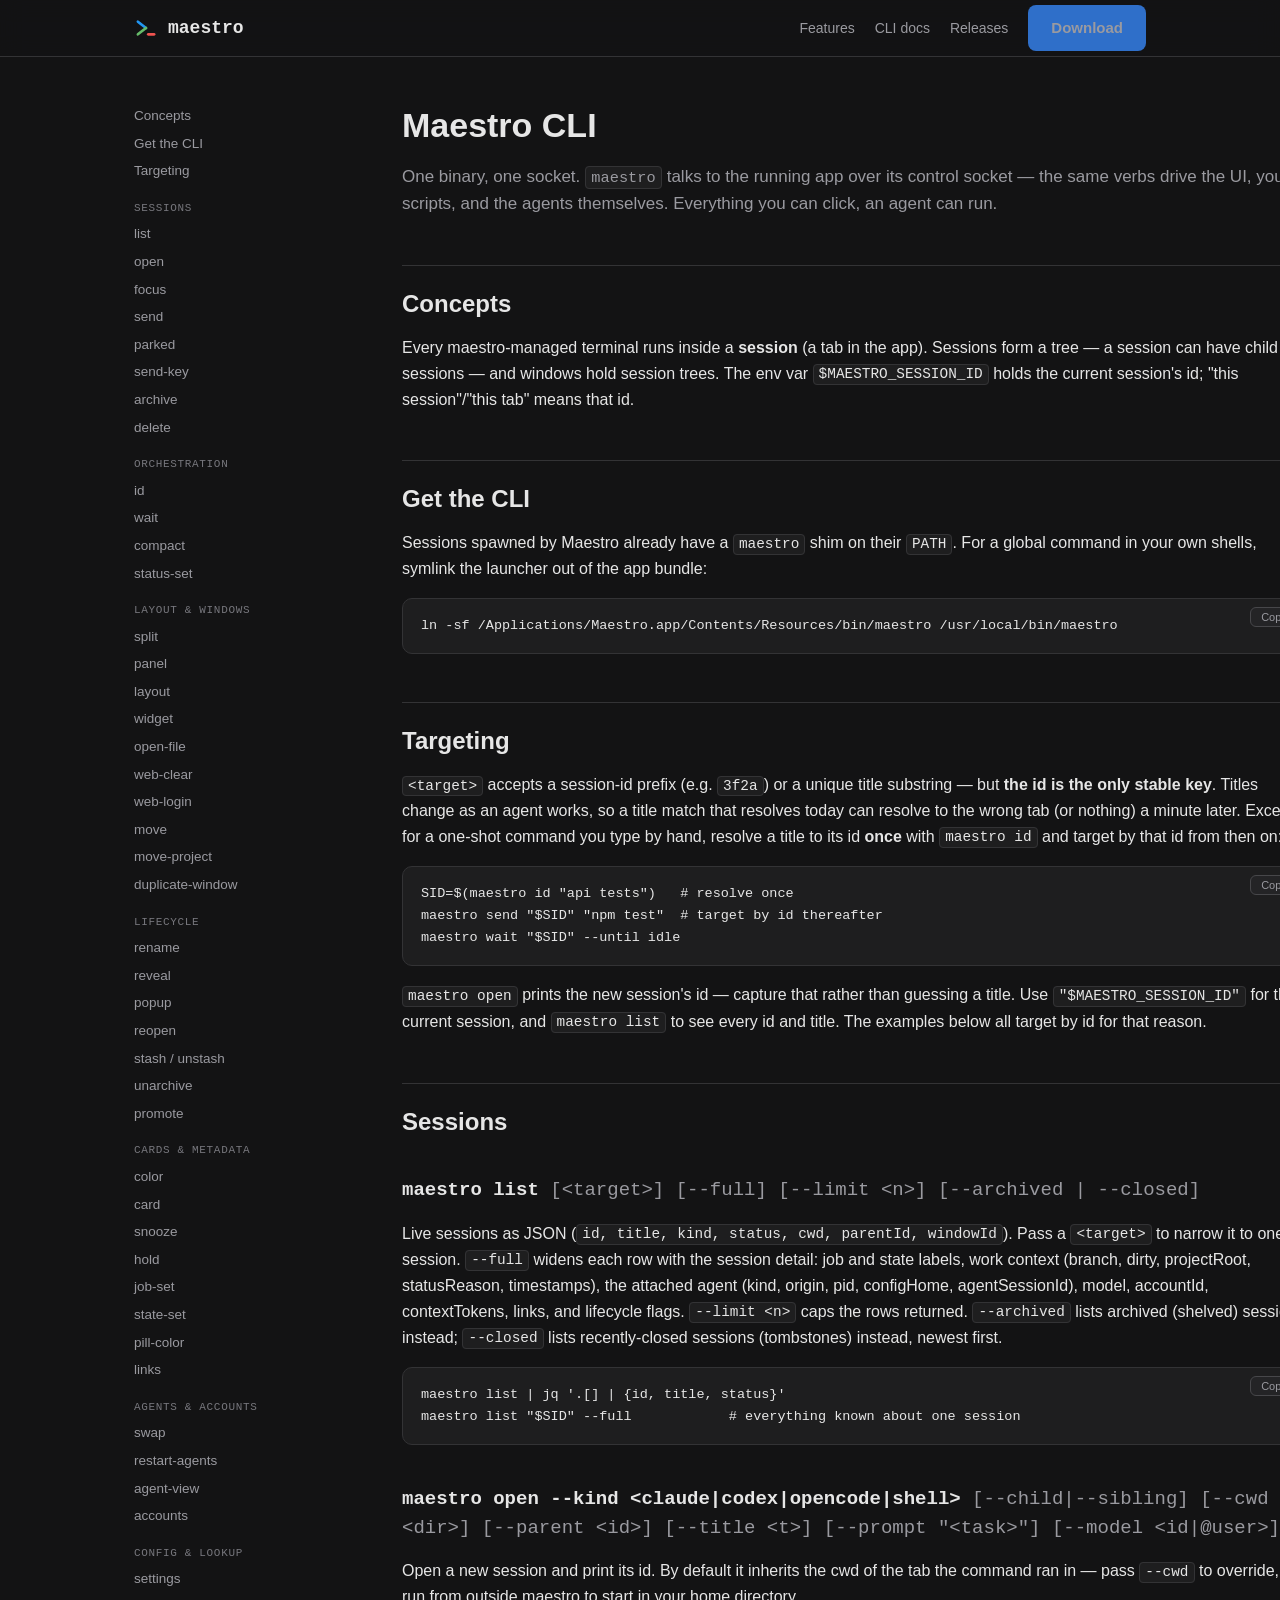
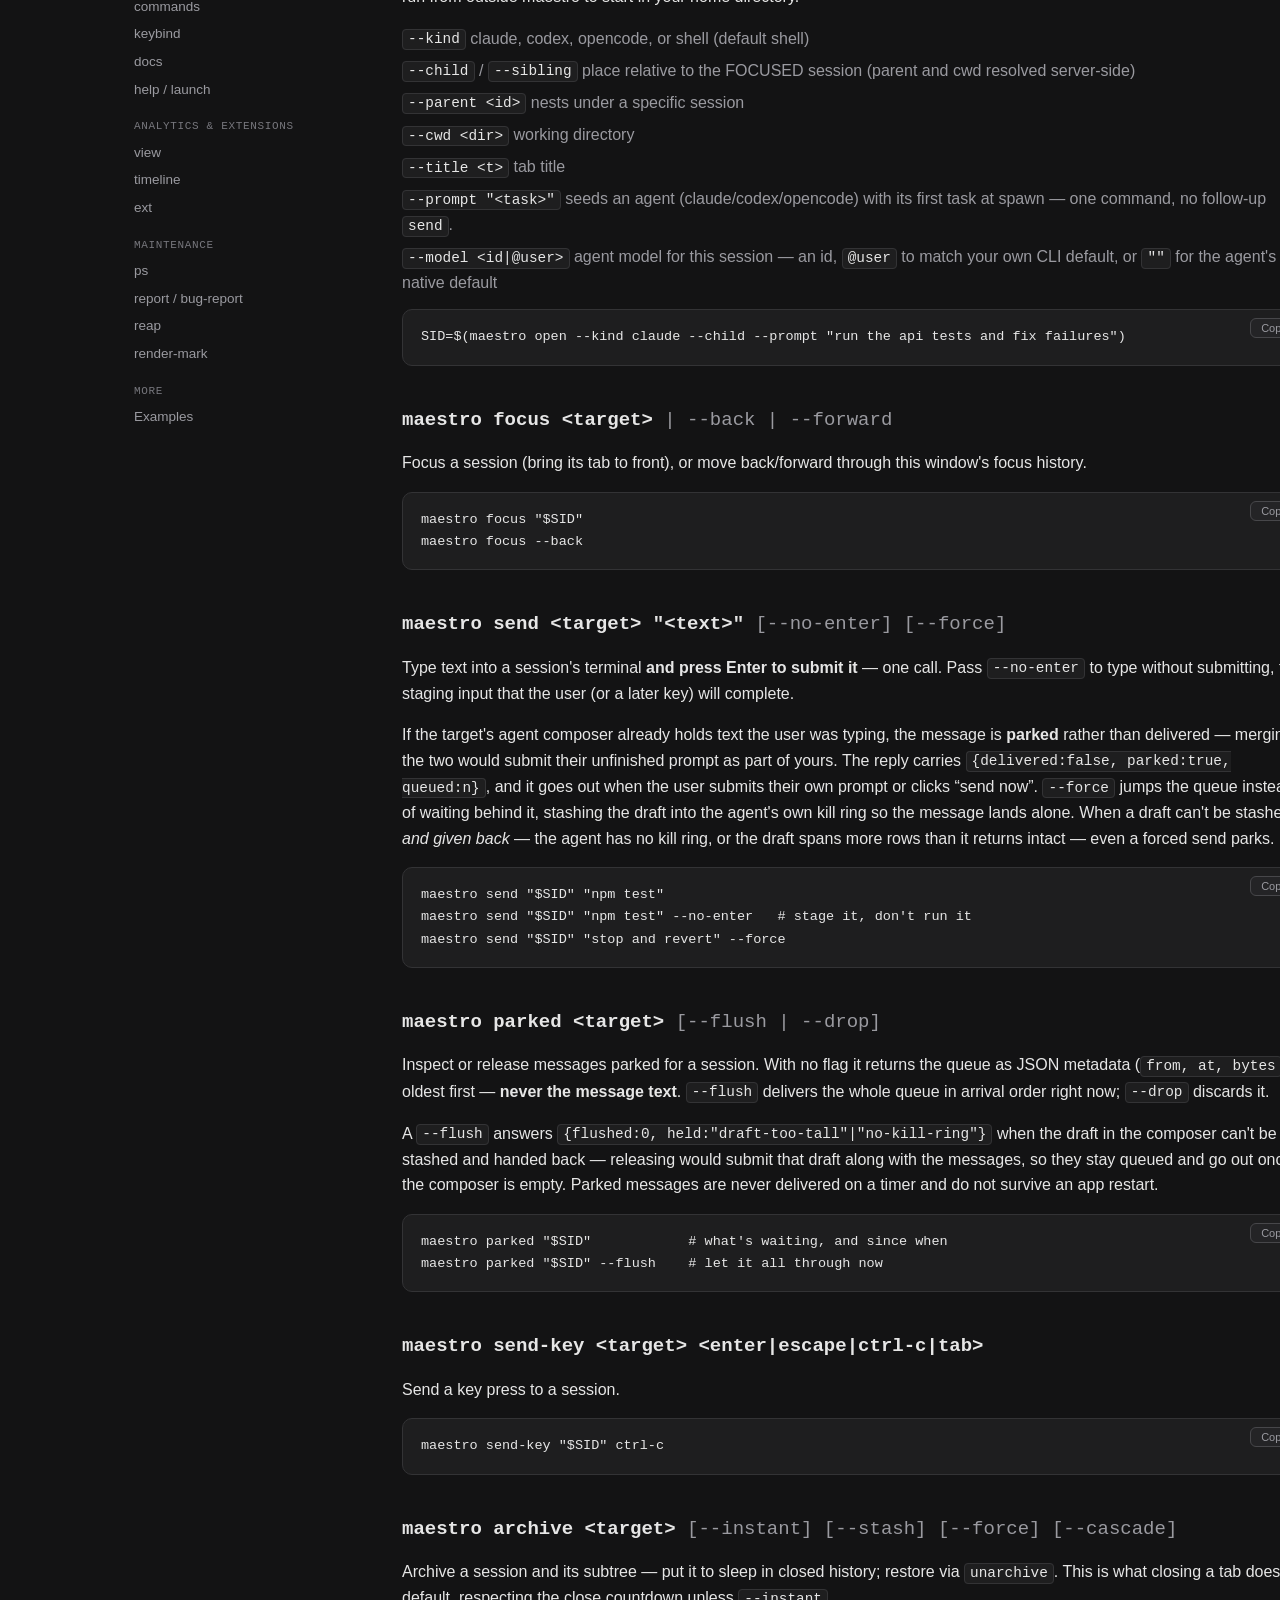
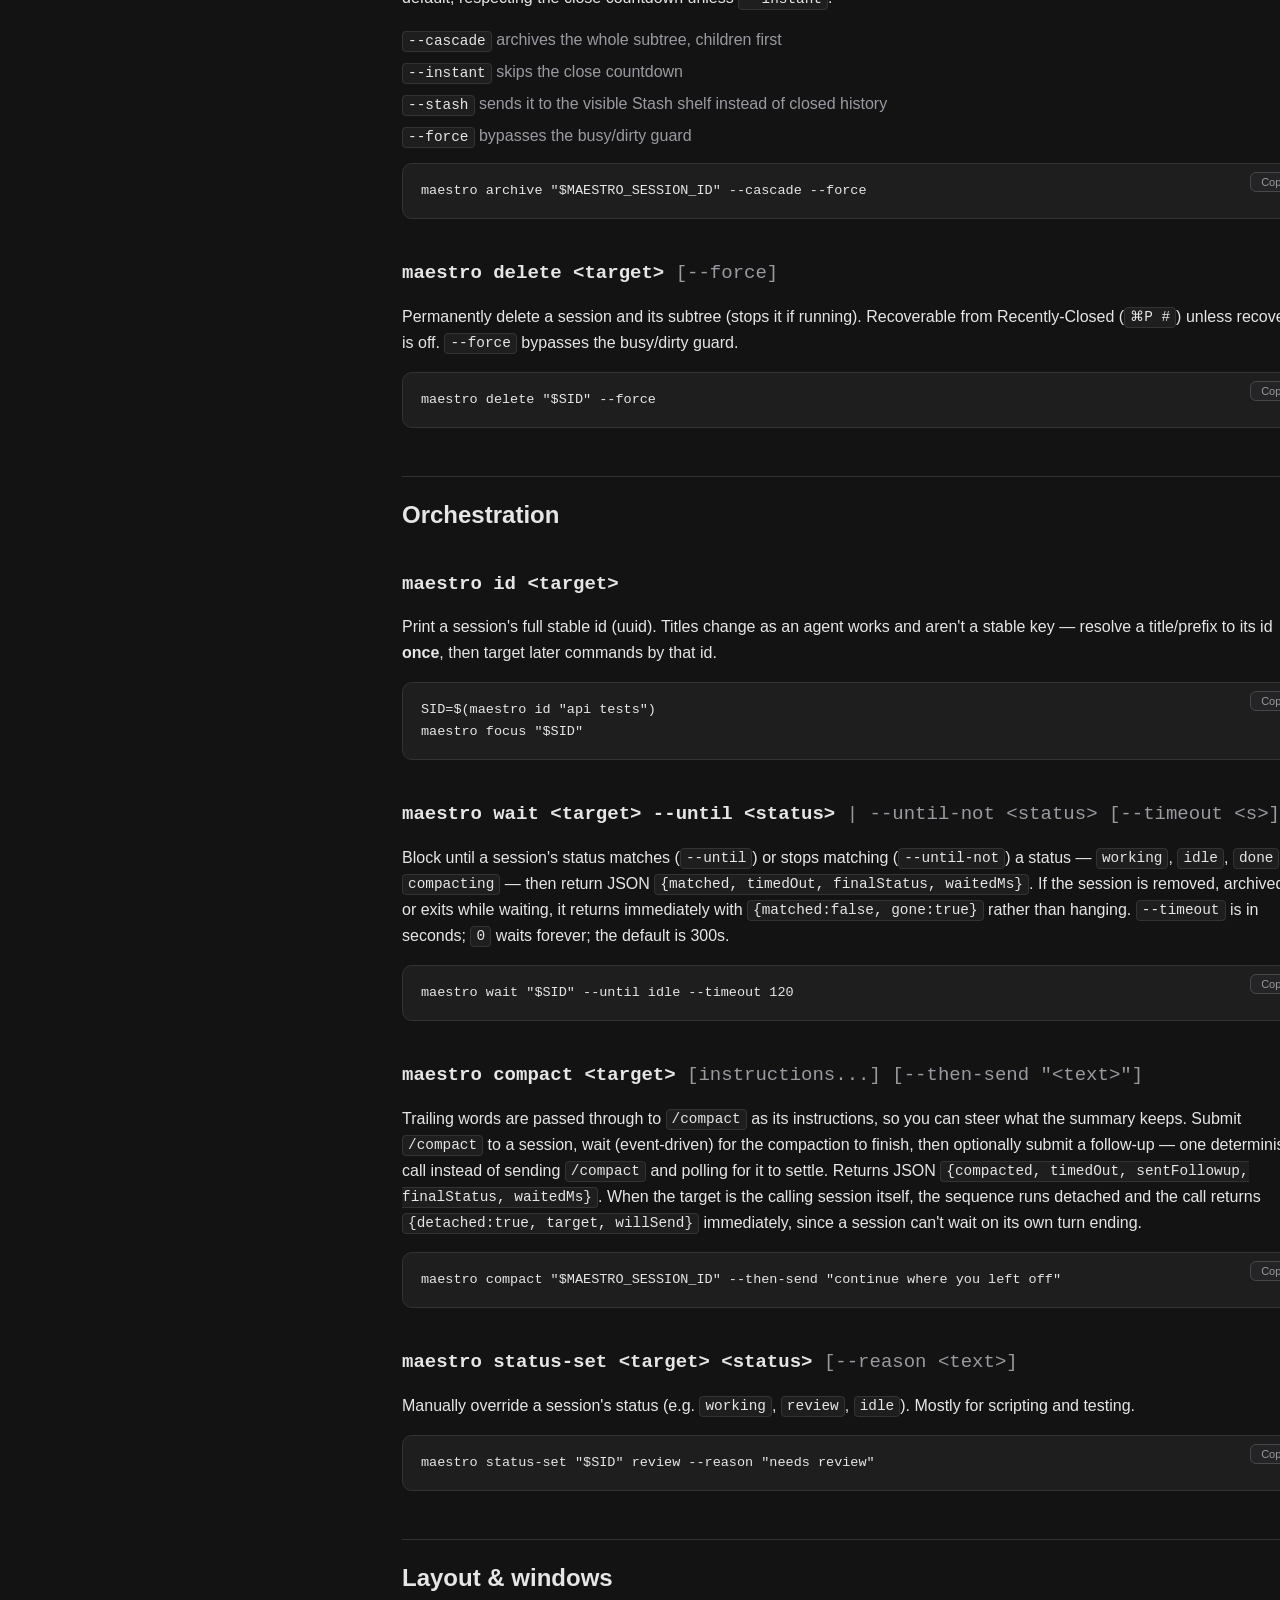
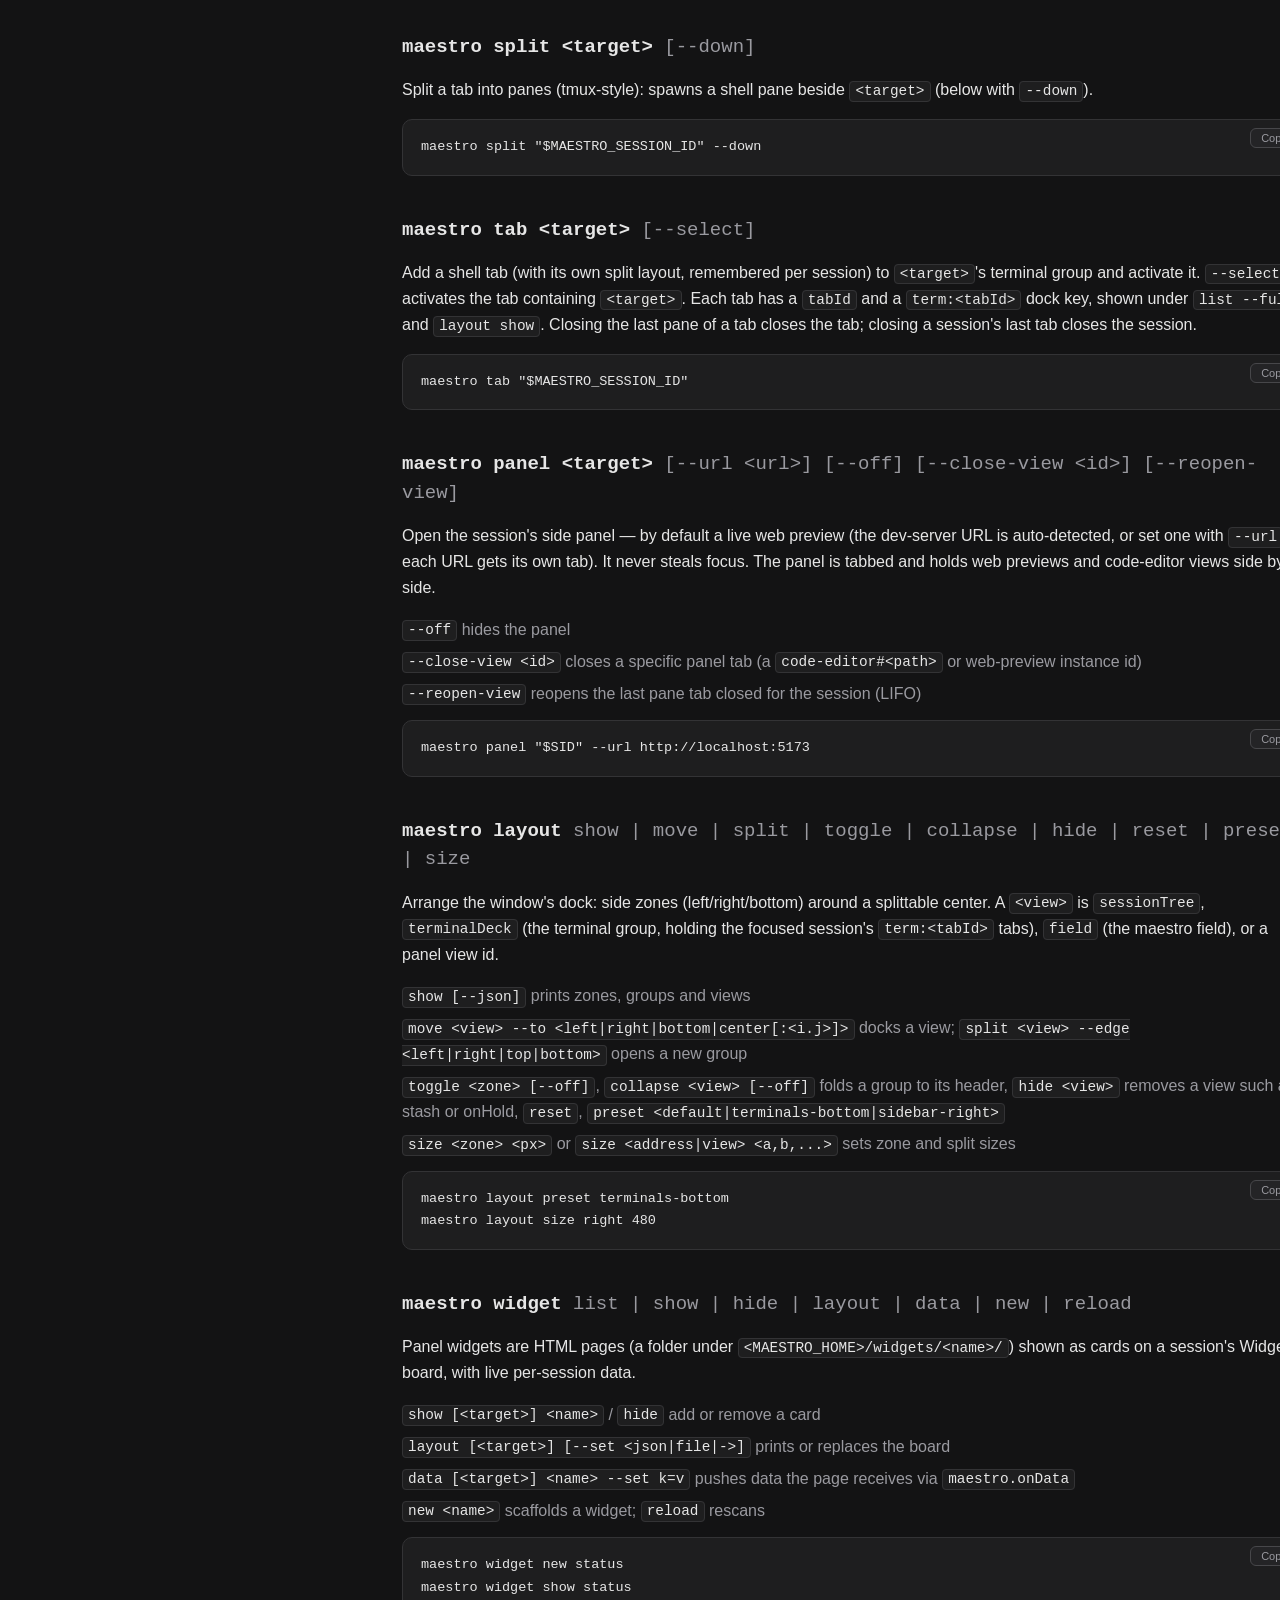
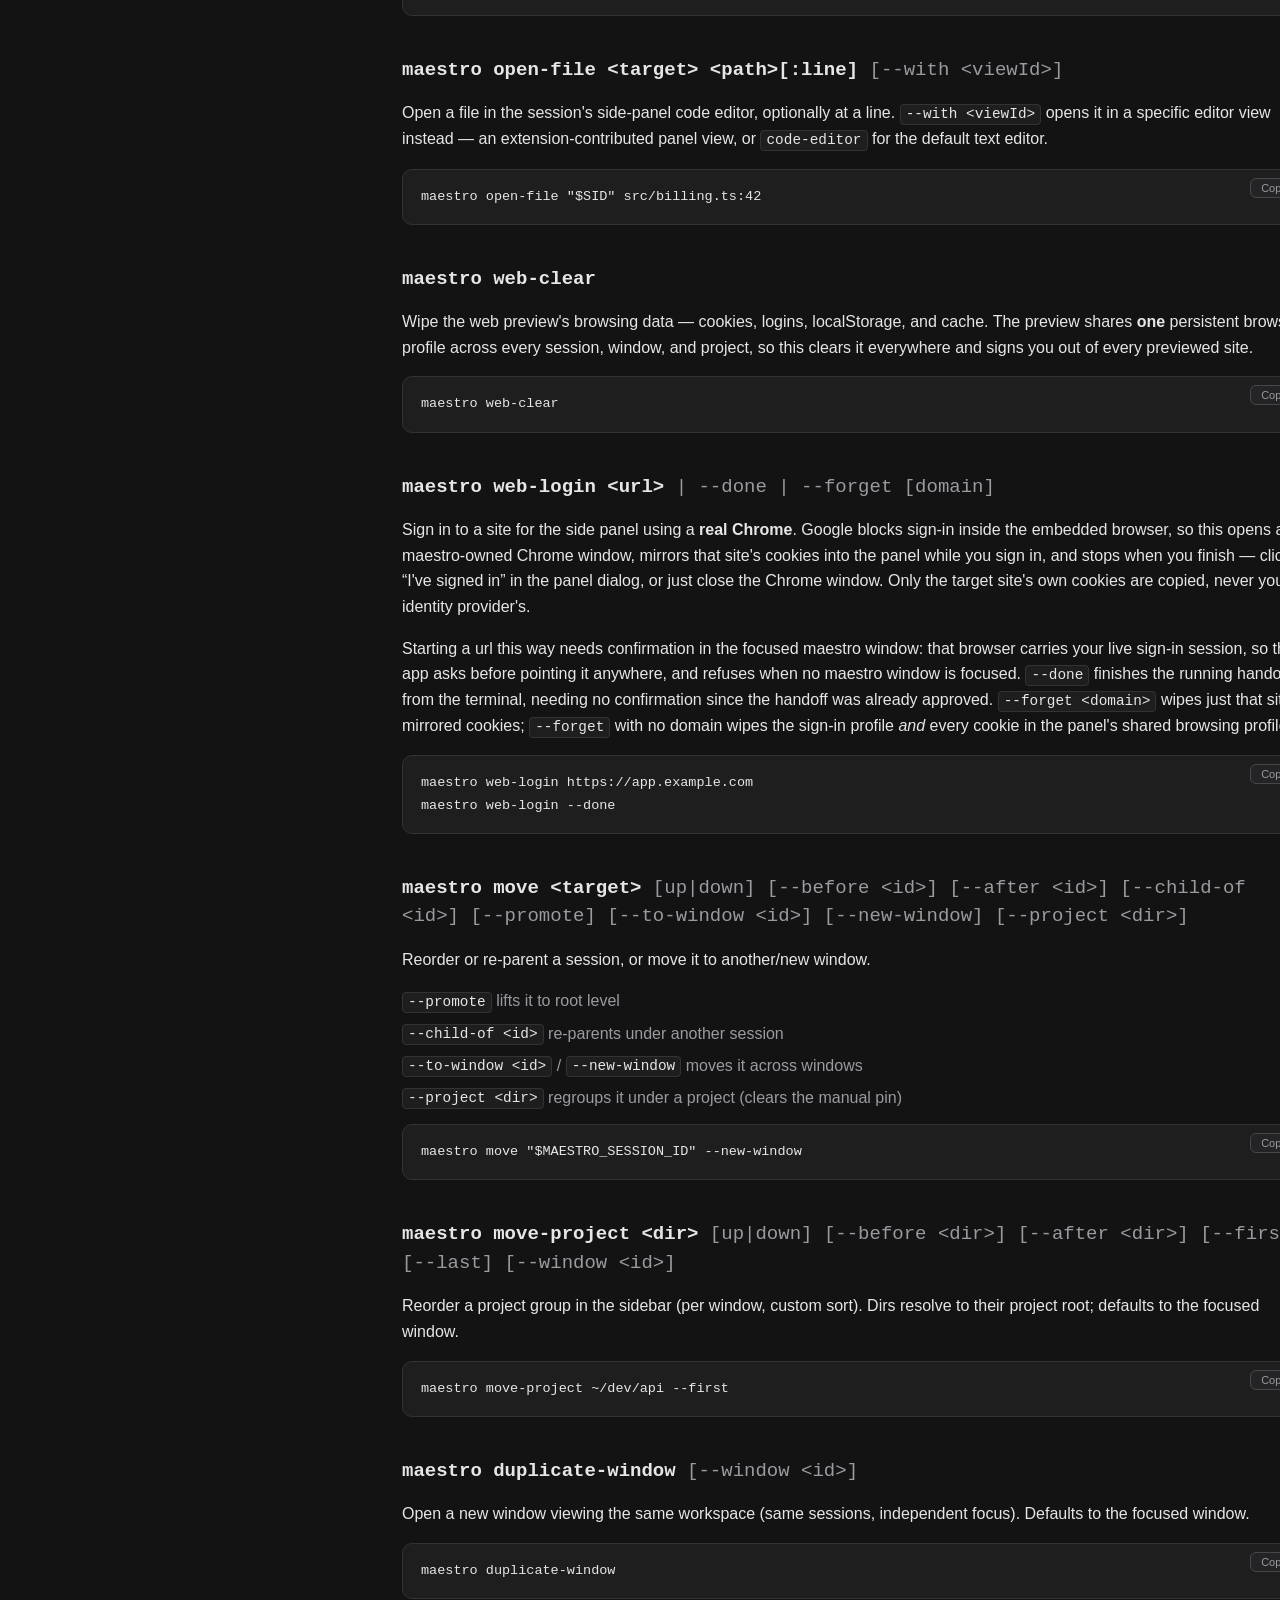
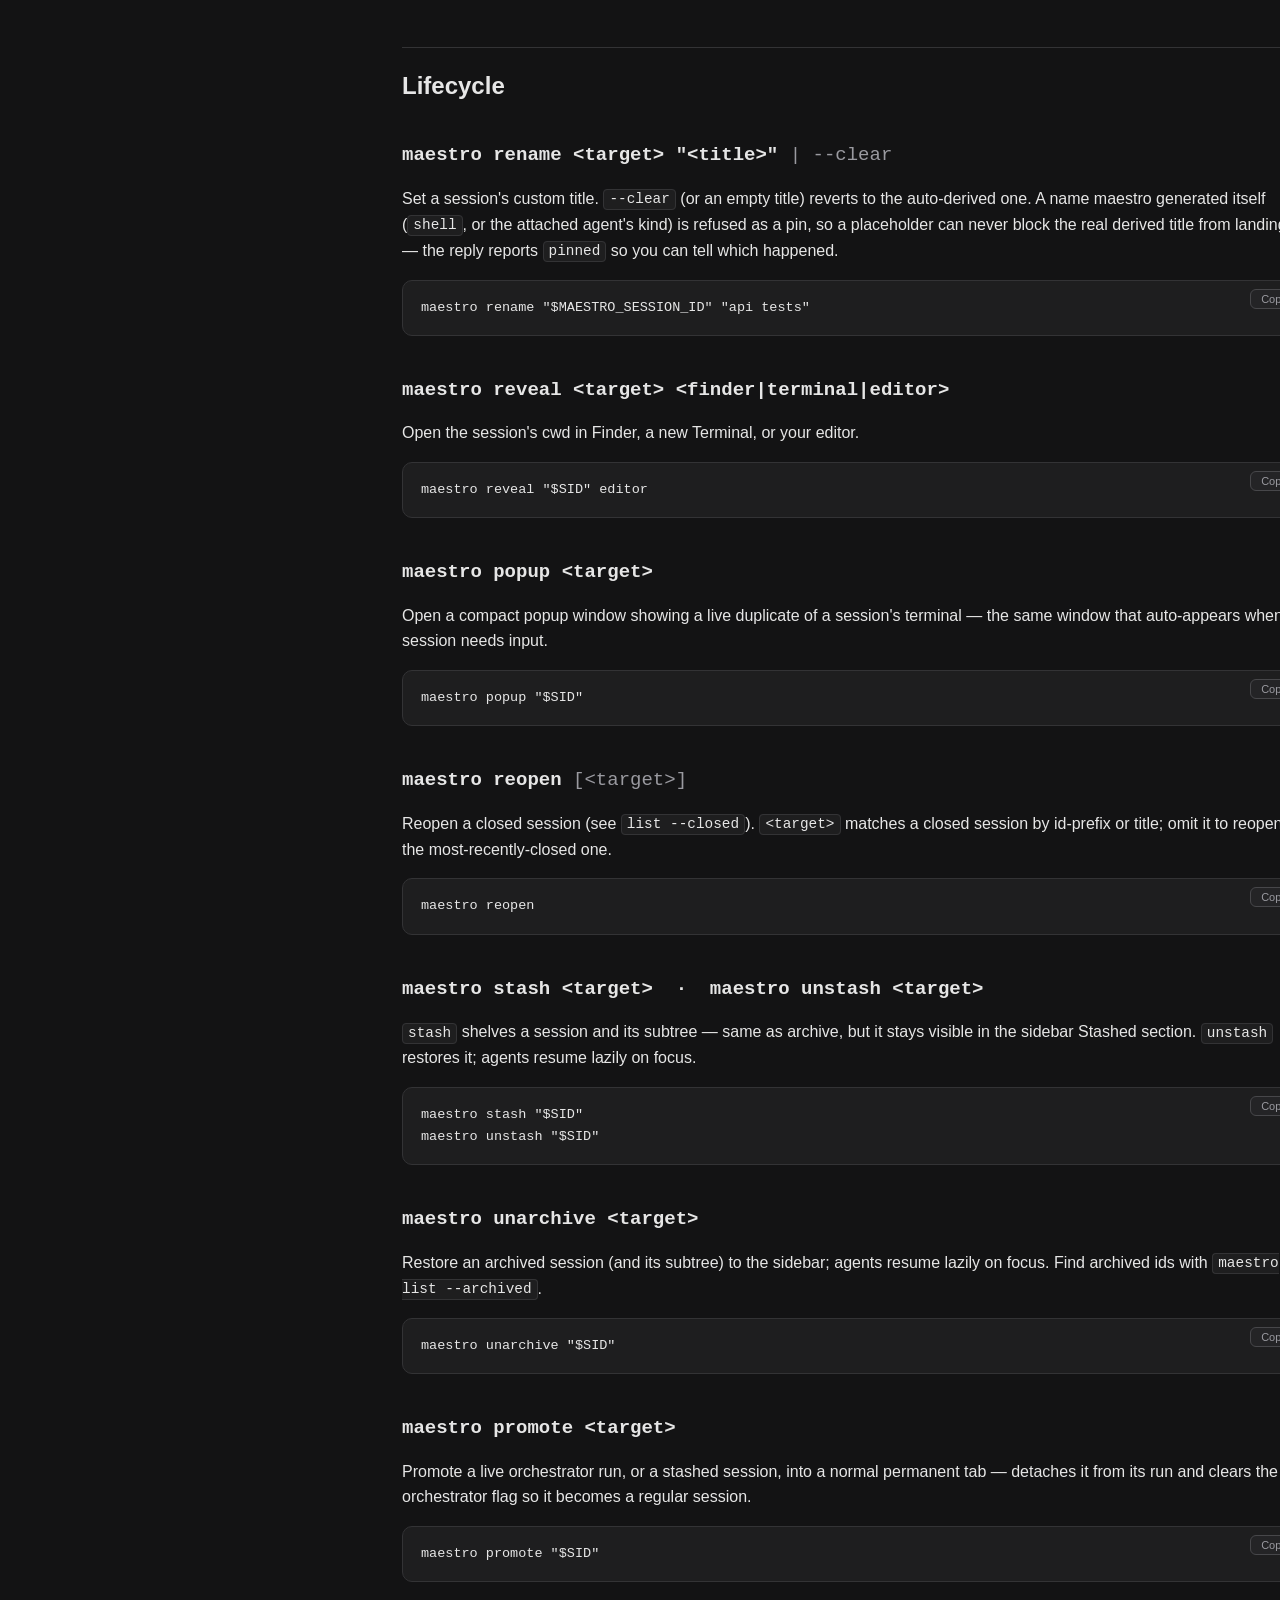
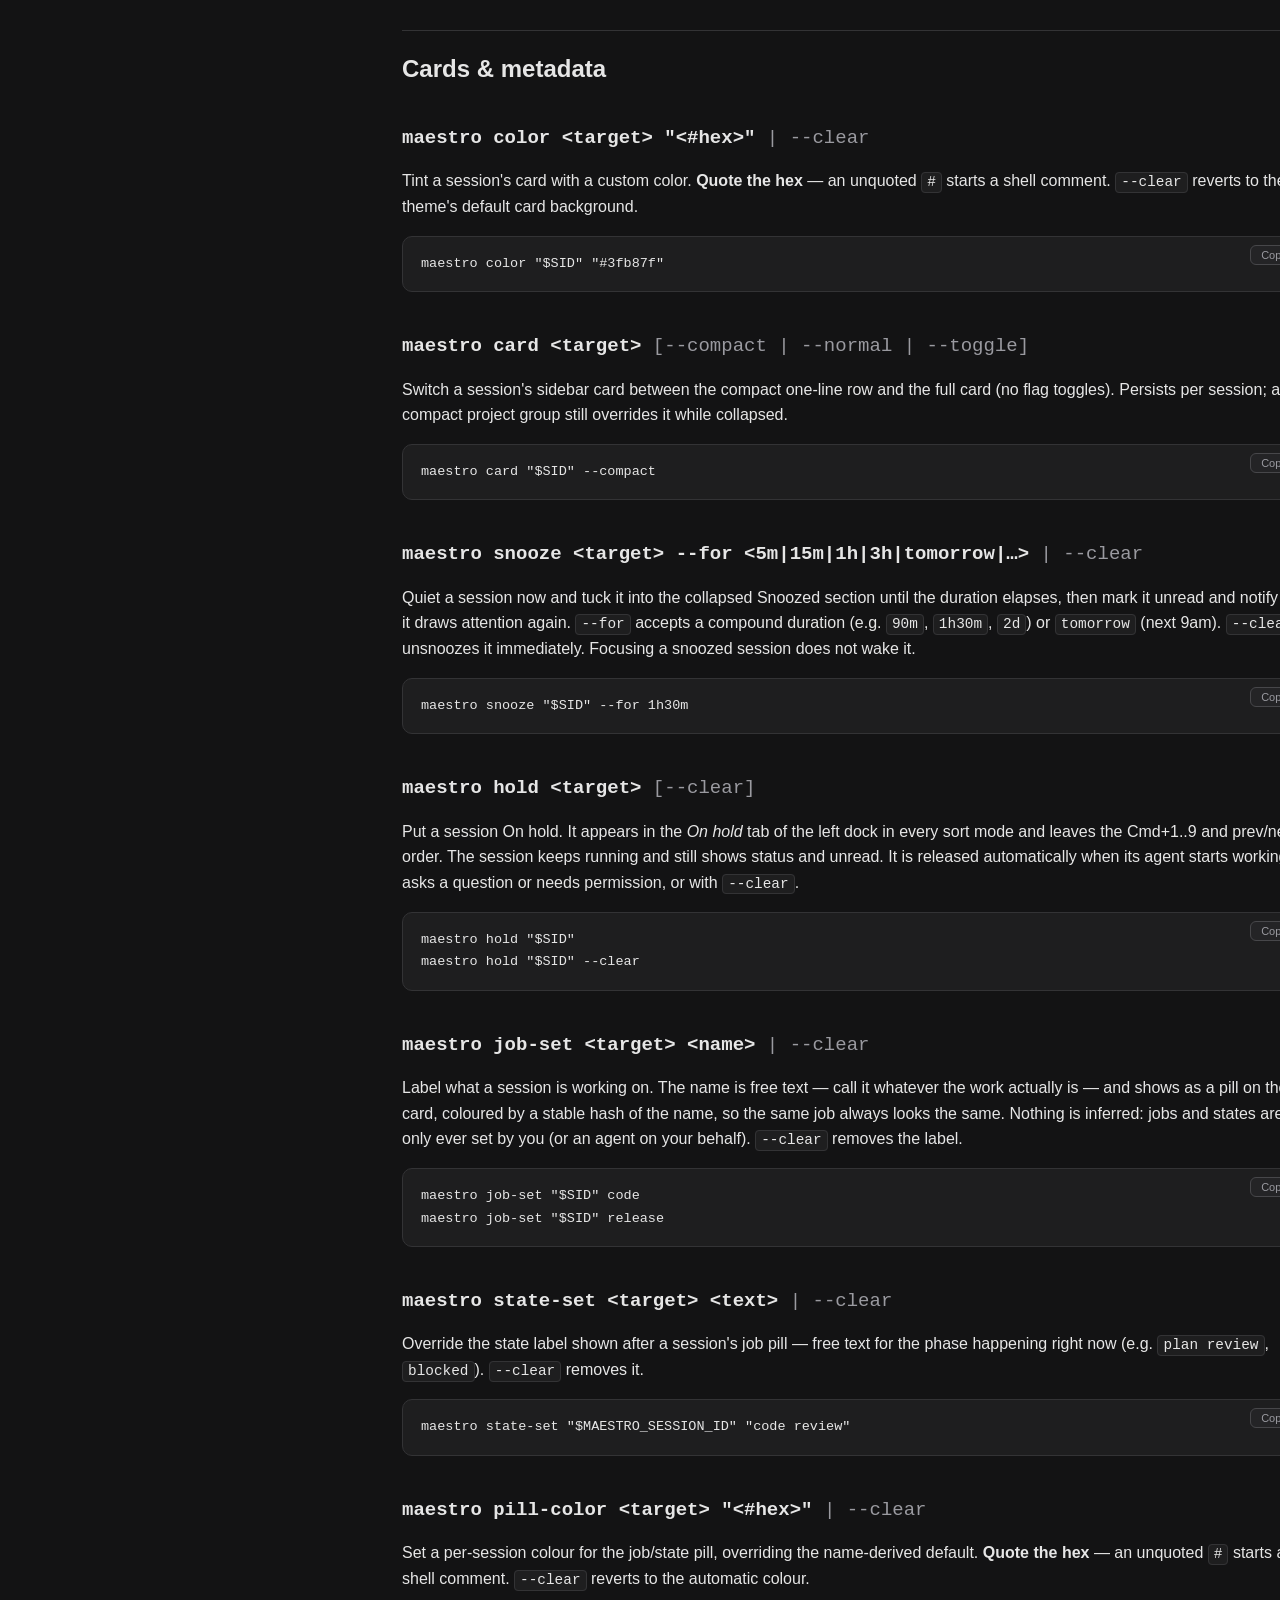
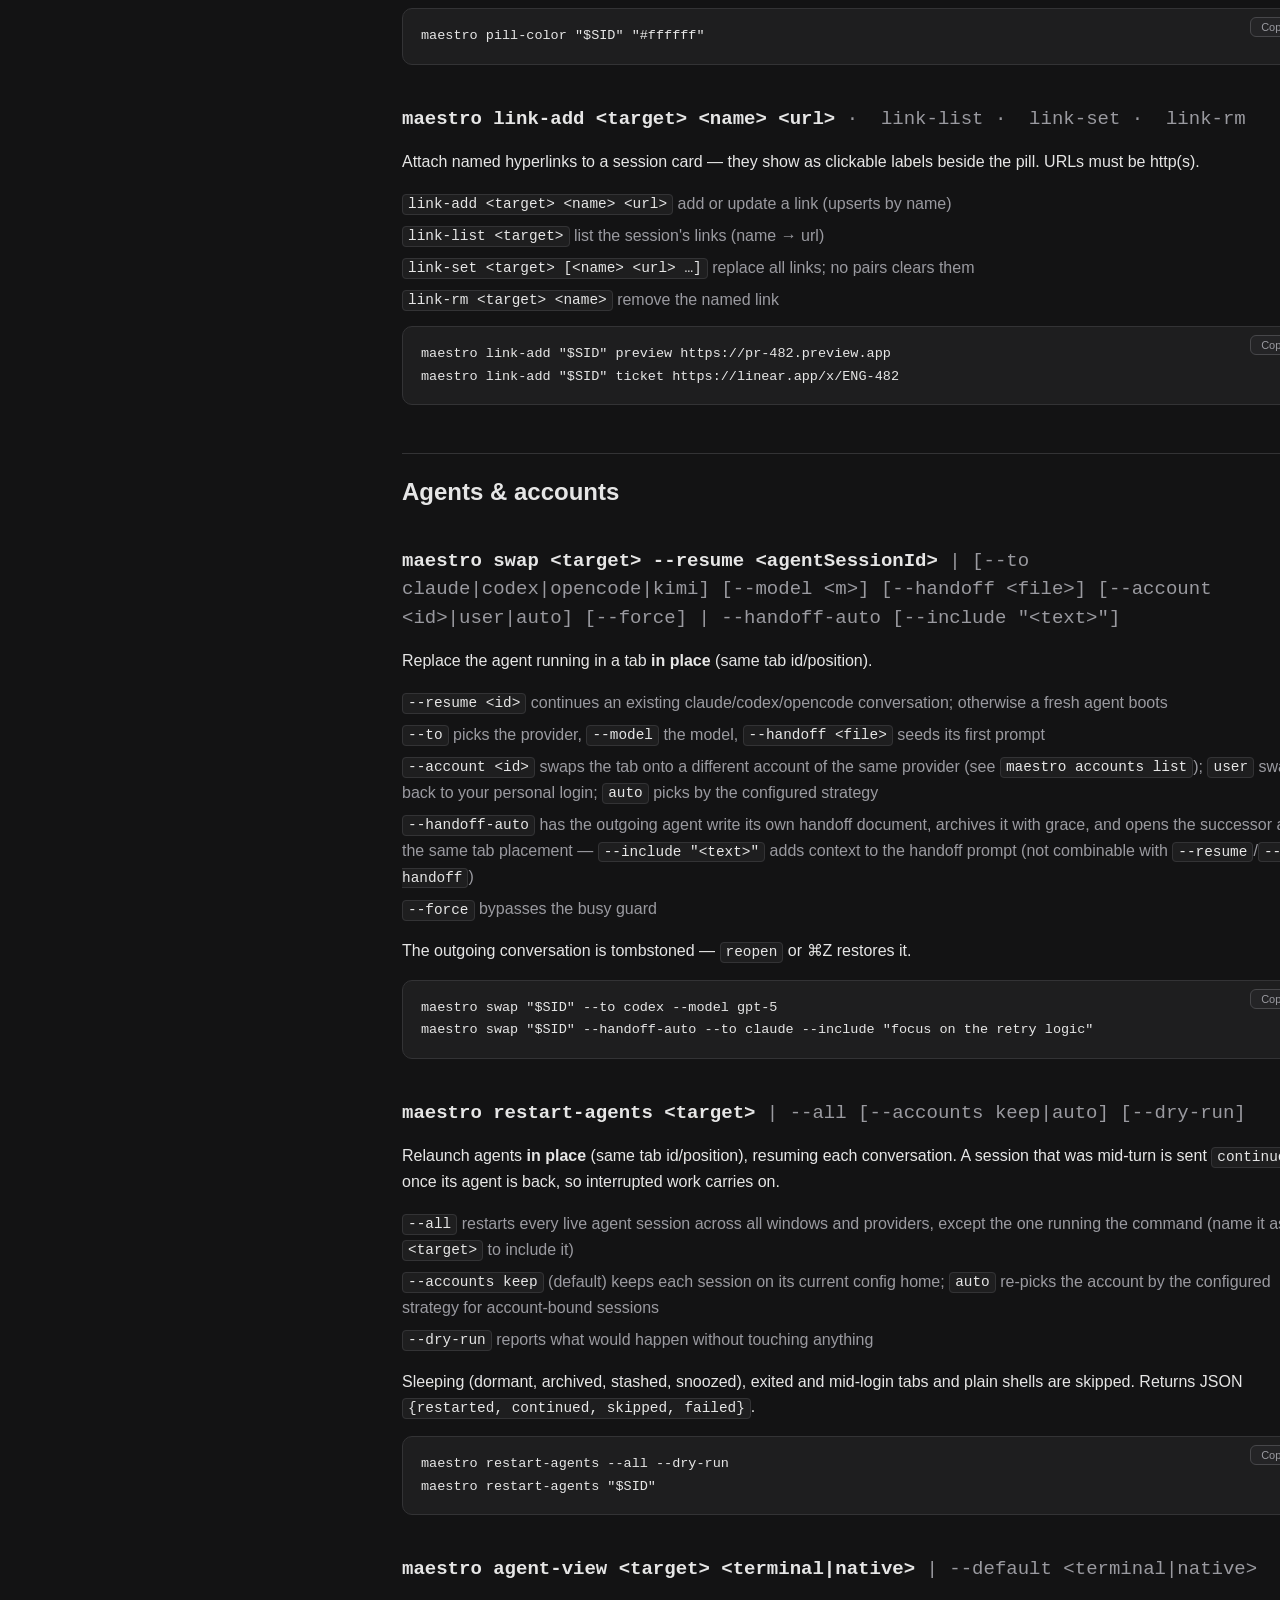
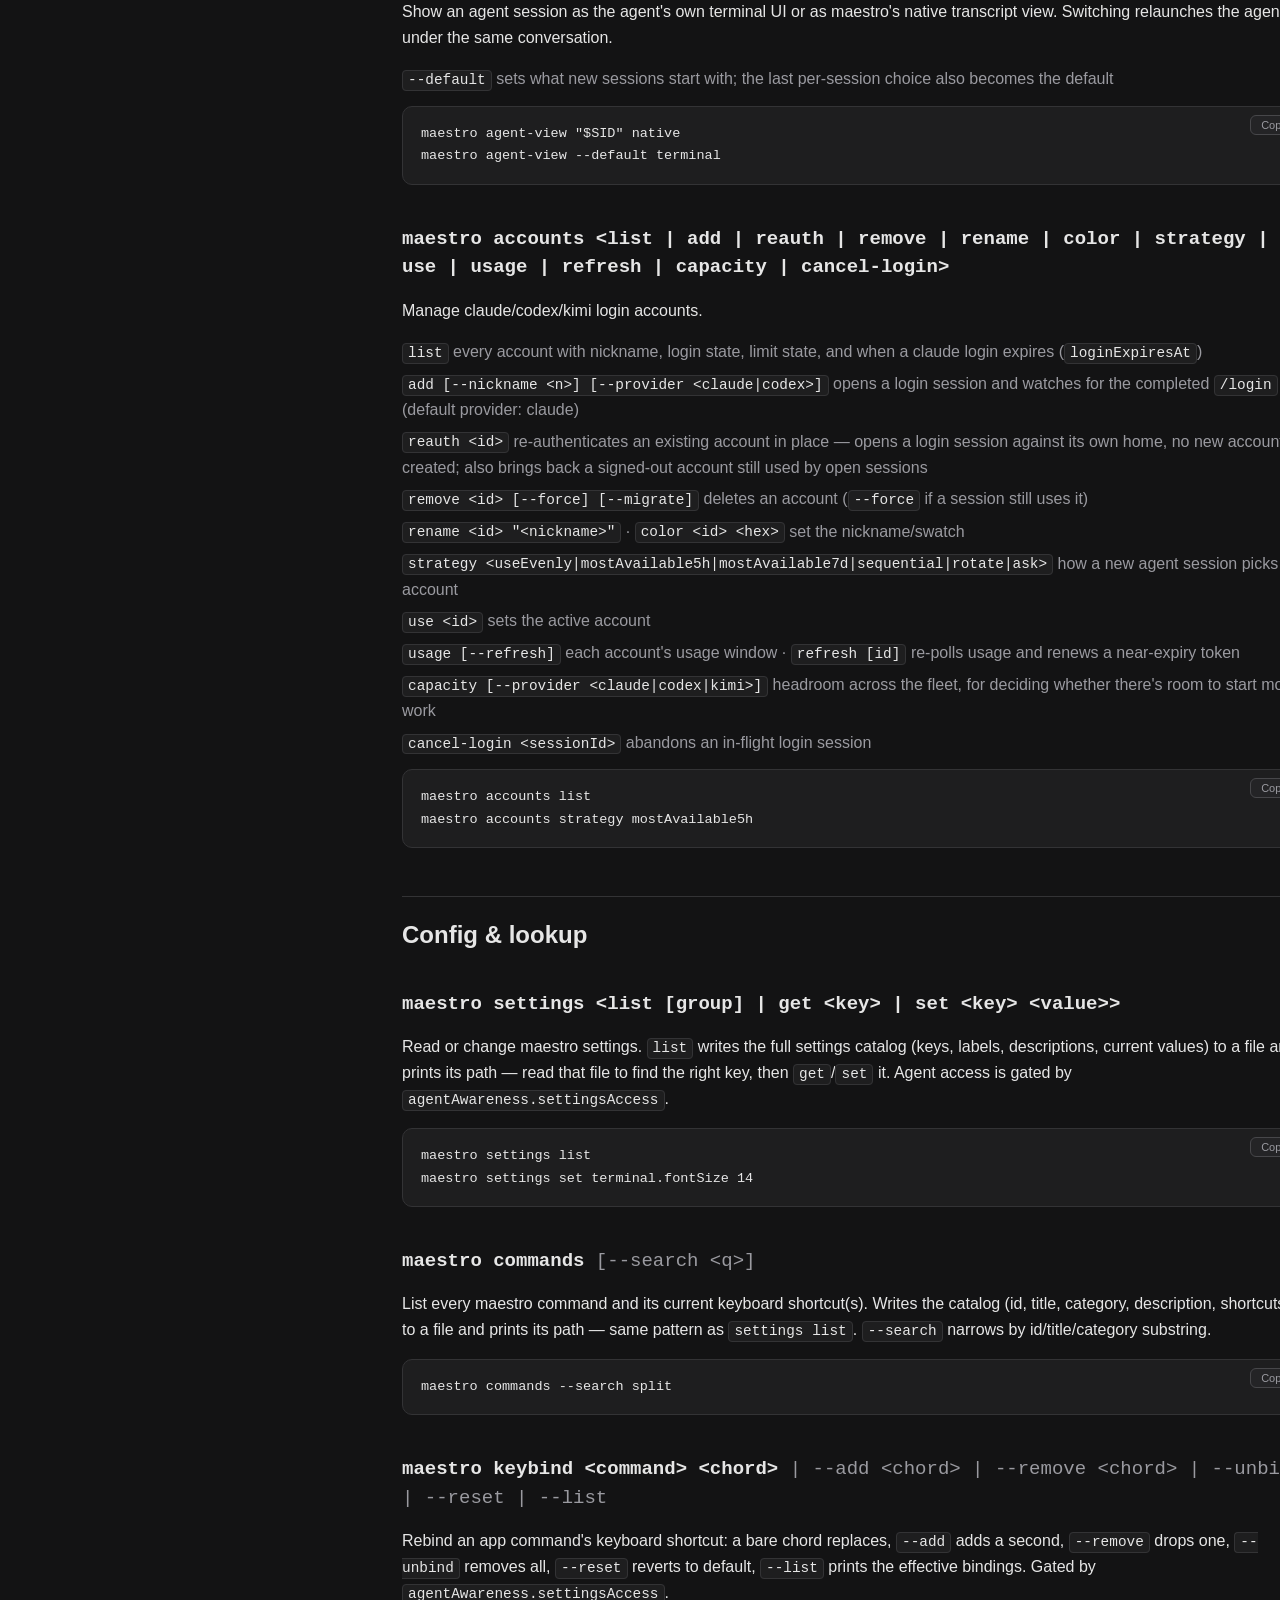
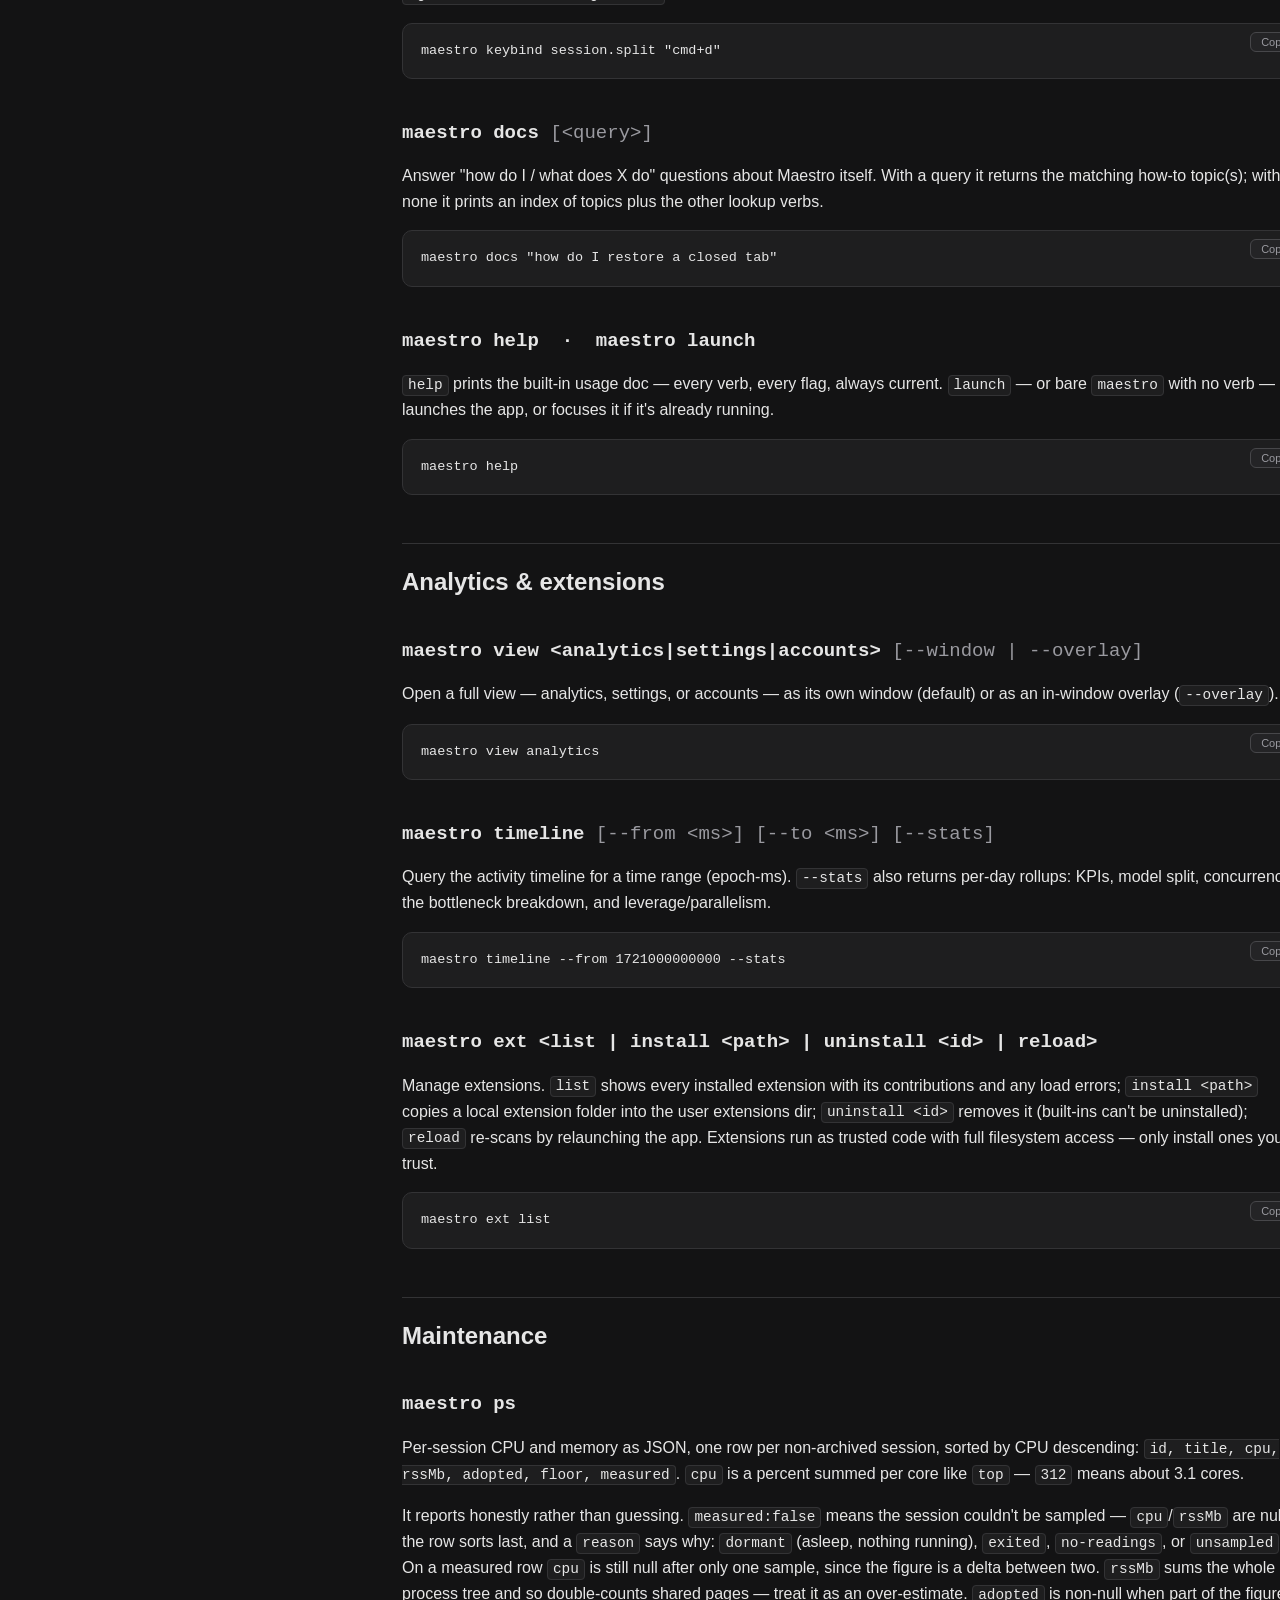
==== cli.html @ 3e513c1c "docs(site): cli reference — tab verb, terminal group Co-Authored-By: Claude Sonnet 5.5 <noreply@anth" ====
<!doctype html>
<html lang="en">
<head>
  <meta charset="utf-8">
  <meta name="viewport" content="width=device-width, initial-scale=1">
  <title>Maestro CLI — reference</title>
  <meta name="description" content="Maestro CLI reference: list, open, focus, send, wait, compact, swap, accounts, settings — one binary, one socket that drives the UI, your scripts, and the agents.">
  <link rel="icon" type="image/svg+xml" href="favicon.svg?v=2">
  <link rel="stylesheet" href="assets/site.css?v=20260720">
  <script src="assets/analytics.js" async></script>
  <script src="assets/copy.js" defer></script>
</head>
<body>
  <header class="site-header">
    <div class="container">
      <a class="logo" href="index.html"><span class="logo-mark" aria-hidden="true"><svg viewBox="0 0 26 20" fill="none" stroke-width="3" stroke-linecap="round" stroke-linejoin="round"><path d="M4 3 L13 10" stroke="#2196f3"/><path d="M13 10 L4 17" stroke="#66bb6a"/><path d="M15.5 17 L22 17" stroke="#ef5350"/></svg></span>maestro</a>
      <nav class="site-nav">
        <a href="index.html#features">Features</a>
        <a href="cli.html">CLI docs</a>
        <a href="https://github.com/coldstar96/maestro-releases/releases">Releases</a>
        <a class="btn btn-primary" href="https://github.com/coldstar96/maestro-releases/releases/latest/download/Maestro-arm64.dmg">Download</a>
      </nav>
    </div>
  </header>

  <div class="container">
    <div class="docs-layout">
      <nav class="docs-nav">
        <a href="#concepts">Concepts</a>
        <a href="#install">Get the CLI</a>
        <a href="#targeting">Targeting</a>
        <div class="nav-group">Sessions</div>
        <a href="#verb-list">list</a>
        <a href="#verb-open">open</a>
        <a href="#verb-focus">focus</a>
        <a href="#verb-send">send</a>
        <a href="#verb-parked">parked</a>
        <a href="#verb-send-key">send-key</a>
        <a href="#verb-archive">archive</a>
        <a href="#verb-delete">delete</a>
        <div class="nav-group">Orchestration</div>
        <a href="#verb-id">id</a>
        <a href="#verb-wait">wait</a>
        <a href="#verb-compact">compact</a>
        <a href="#verb-status-set">status-set</a>
        <div class="nav-group">Layout &amp; windows</div>
        <a href="#verb-split">split</a>
        <a href="#verb-panel">panel</a>
        <a href="#verb-layout">layout</a>
        <a href="#verb-widget">widget</a>
        <a href="#verb-open-file">open-file</a>
        <a href="#verb-web-clear">web-clear</a>
        <a href="#verb-web-login">web-login</a>
        <a href="#verb-move">move</a>
        <a href="#verb-move-project">move-project</a>
        <a href="#verb-duplicate-window">duplicate-window</a>
        <div class="nav-group">Lifecycle</div>
        <a href="#verb-rename">rename</a>
        <a href="#verb-reveal">reveal</a>
        <a href="#verb-popup">popup</a>
        <a href="#verb-reopen">reopen</a>
        <a href="#verb-stash">stash / unstash</a>
        <a href="#verb-unarchive">unarchive</a>
        <a href="#verb-promote">promote</a>
        <div class="nav-group">Cards &amp; metadata</div>
        <a href="#verb-color">color</a>
        <a href="#verb-card">card</a>
        <a href="#verb-snooze">snooze</a>
        <a href="#verb-hold">hold</a>
        <a href="#verb-job-set">job-set</a>
        <a href="#verb-state-set">state-set</a>
        <a href="#verb-pill-color">pill-color</a>
        <a href="#verb-link">links</a>
        <div class="nav-group">Agents &amp; accounts</div>
        <a href="#verb-swap">swap</a>
        <a href="#verb-restart-agents">restart-agents</a>
        <a href="#verb-agent-view">agent-view</a>
        <a href="#verb-accounts">accounts</a>
        <div class="nav-group">Config &amp; lookup</div>
        <a href="#verb-settings">settings</a>
        <a href="#verb-commands">commands</a>
        <a href="#verb-keybind">keybind</a>
        <a href="#verb-docs">docs</a>
        <a href="#verb-help">help / launch</a>
        <div class="nav-group">Analytics &amp; extensions</div>
        <a href="#verb-view">view</a>
        <a href="#verb-timeline">timeline</a>
        <a href="#verb-ext">ext</a>
        <div class="nav-group">Maintenance</div>
        <a href="#verb-ps">ps</a>
        <a href="#verb-report">report / bug-report</a>
        <a href="#verb-reap">reap</a>
        <a href="#verb-render-mark">render-mark</a>
        <div class="nav-group">More</div>
        <a href="#examples">Examples</a>
      </nav>

      <main class="docs-main">
        <h1>Maestro CLI</h1>
        <p class="lead">One binary, one socket. <code>maestro</code> talks to the running app over its control socket — the same verbs drive the UI, your scripts, and the agents themselves. Everything you can click, an agent can run.</p>

        <h2 id="concepts">Concepts</h2>
        <p>Every maestro-managed terminal runs inside a <strong>session</strong> (a tab in the app). Sessions form a tree — a session can have child sessions — and windows hold session trees. The env var <code>$MAESTRO_SESSION_ID</code> holds the current session's id; "this session"/"this tab" means that id.</p>

        <h2 id="install">Get the CLI</h2>
        <p>Sessions spawned by Maestro already have a <code>maestro</code> shim on their <code>PATH</code>. For a global command in your own shells, symlink the launcher out of the app bundle:</p>
        <pre class="code-block"><code>ln -sf /Applications/Maestro.app/Contents/Resources/bin/maestro /usr/local/bin/maestro</code></pre>

        <h2 id="targeting">Targeting</h2>
        <p><code>&lt;target&gt;</code> accepts a session-id prefix (e.g. <code>3f2a</code>) or a unique title substring — but <strong>the id is the only stable key</strong>. Titles change as an agent works, so a title match that resolves today can resolve to the wrong tab (or nothing) a minute later. Except for a one-shot command you type by hand, resolve a title to its id <strong>once</strong> with <code>maestro id</code> and target by that id from then on:</p>
        <pre class="code-block"><code>SID=$(maestro id "api tests")   # resolve once
maestro send "$SID" "npm test"  # target by id thereafter
maestro wait "$SID" --until idle</code></pre>
        <p><code>maestro open</code> prints the new session's id — capture that rather than guessing a title. Use <code>"$MAESTRO_SESSION_ID"</code> for the current session, and <code>maestro list</code> to see every id and title. The examples below all target by id for that reason.</p>

        <h2 id="verbs-sessions">Sessions</h2>

        <div class="verb" id="verb-list">
          <h3>maestro list <span class="opt">[&lt;target&gt;] [--full] [--limit &lt;n&gt;] [--archived | --closed]</span></h3>
          <p>Live sessions as JSON (<code>id, title, kind, status, cwd, parentId, windowId</code>). Pass a <code>&lt;target&gt;</code> to narrow it to one session. <code>--full</code> widens each row with the session detail: job and state labels, work context (branch, dirty, projectRoot, statusReason, timestamps), the attached agent (kind, origin, pid, configHome, agentSessionId), model, accountId, contextTokens, links, and lifecycle flags. <code>--limit &lt;n&gt;</code> caps the rows returned. <code>--archived</code> lists archived (shelved) sessions instead; <code>--closed</code> lists recently-closed sessions (tombstones) instead, newest first.</p>
          <pre class="code-block"><code>maestro list | jq '.[] | {id, title, status}'
maestro list "$SID" --full            # everything known about one session</code></pre>
        </div>

        <div class="verb" id="verb-open">
          <h3>maestro open --kind &lt;claude|codex|opencode|shell&gt; <span class="opt">[--child|--sibling] [--cwd &lt;dir&gt;] [--parent &lt;id&gt;] [--title &lt;t&gt;] [--prompt "&lt;task&gt;"] [--model &lt;id|@user&gt;]</span></h3>
          <p>Open a new session and print its id. By default it inherits the cwd of the tab the command ran in — pass <code>--cwd</code> to override, or run from outside maestro to start in your home directory.</p>
          <ul class="flags">
            <li><code>--kind</code> claude, codex, opencode, or shell (default shell)</li>
            <li><code>--child</code> / <code>--sibling</code> place relative to the FOCUSED session (parent and cwd resolved server-side)</li>
            <li><code>--parent &lt;id&gt;</code> nests under a specific session</li>
            <li><code>--cwd &lt;dir&gt;</code> working directory</li>
            <li><code>--title &lt;t&gt;</code> tab title</li>
            <li><code>--prompt "&lt;task&gt;"</code> seeds an agent (claude/codex/opencode) with its first task at spawn — one command, no follow-up <code>send</code>.</li>
            <li><code>--model &lt;id|@user&gt;</code> agent model for this session — an id, <code>@user</code> to match your own CLI default, or <code>""</code> for the agent's native default</li>
          </ul>
          <pre class="code-block"><code>SID=$(maestro open --kind claude --child --prompt "run the api tests and fix failures")</code></pre>
        </div>

        <div class="verb" id="verb-focus">
          <h3>maestro focus &lt;target&gt; <span class="opt">| --back | --forward</span></h3>
          <p>Focus a session (bring its tab to front), or move back/forward through this window's focus history.</p>
          <pre class="code-block"><code>maestro focus "$SID"
maestro focus --back</code></pre>
        </div>

        <div class="verb" id="verb-send">
          <h3>maestro send &lt;target&gt; "&lt;text&gt;" <span class="opt">[--no-enter] [--force]</span></h3>
          <p>Type text into a session's terminal <strong>and press Enter to submit it</strong> — one call. Pass <code>--no-enter</code> to type without submitting, for staging input that the user (or a later key) will complete.</p>
          <p>If the target's agent composer already holds text the user was typing, the message is <strong>parked</strong> rather than delivered — merging the two would submit their unfinished prompt as part of yours. The reply carries <code>{delivered:false, parked:true, queued:n}</code>, and it goes out when the user submits their own prompt or clicks &ldquo;send now&rdquo;. <code>--force</code> jumps the queue instead of waiting behind it, stashing the draft into the agent's own kill ring so the message lands alone. When a draft can't be stashed <em>and given back</em> — the agent has no kill ring, or the draft spans more rows than it returns intact — even a forced send parks.</p>
          <pre class="code-block"><code>maestro send "$SID" "npm test"
maestro send "$SID" "npm test" --no-enter   # stage it, don't run it
maestro send "$SID" "stop and revert" --force</code></pre>
        </div>

        <div class="verb" id="verb-parked">
          <h3>maestro parked &lt;target&gt; <span class="opt">[--flush | --drop]</span></h3>
          <p>Inspect or release messages parked for a session. With no flag it returns the queue as JSON metadata (<code>from, at, bytes</code>) oldest first — <strong>never the message text</strong>. <code>--flush</code> delivers the whole queue in arrival order right now; <code>--drop</code> discards it.</p>
          <p>A <code>--flush</code> answers <code>{flushed:0, held:"draft-too-tall"|"no-kill-ring"}</code> when the draft in the composer can't be stashed and handed back — releasing would submit that draft along with the messages, so they stay queued and go out once the composer is empty. Parked messages are never delivered on a timer and do not survive an app restart.</p>
          <pre class="code-block"><code>maestro parked "$SID"            # what's waiting, and since when
maestro parked "$SID" --flush    # let it all through now</code></pre>
        </div>

        <div class="verb" id="verb-send-key">
          <h3>maestro send-key &lt;target&gt; &lt;enter|escape|ctrl-c|tab&gt;</h3>
          <p>Send a key press to a session.</p>
          <pre class="code-block"><code>maestro send-key "$SID" ctrl-c</code></pre>
        </div>

        <div class="verb" id="verb-archive">
          <h3>maestro archive &lt;target&gt; <span class="opt">[--instant] [--stash] [--force] [--cascade]</span></h3>
          <p>Archive a session and its subtree — put it to sleep in closed history; restore via <code>unarchive</code>. This is what closing a tab does by default, respecting the close countdown unless <code>--instant</code>.</p>
          <ul class="flags">
            <li><code>--cascade</code> archives the whole subtree, children first</li>
            <li><code>--instant</code> skips the close countdown</li>
            <li><code>--stash</code> sends it to the visible Stash shelf instead of closed history</li>
            <li><code>--force</code> bypasses the busy/dirty guard</li>
          </ul>
          <pre class="code-block"><code>maestro archive "$MAESTRO_SESSION_ID" --cascade --force</code></pre>
        </div>

        <div class="verb" id="verb-delete">
          <h3>maestro delete &lt;target&gt; <span class="opt">[--force]</span></h3>
          <p>Permanently delete a session and its subtree (stops it if running). Recoverable from Recently-Closed (<code>⌘P #</code>) unless recovery is off. <code>--force</code> bypasses the busy/dirty guard.</p>
          <pre class="code-block"><code>maestro delete "$SID" --force</code></pre>
        </div>

        <h2 id="verbs-orchestration">Orchestration</h2>

        <div class="verb" id="verb-id">
          <h3>maestro id &lt;target&gt;</h3>
          <p>Print a session's full stable id (uuid). Titles change as an agent works and aren't a stable key — resolve a title/prefix to its id <strong>once</strong>, then target later commands by that id.</p>
          <pre class="code-block"><code>SID=$(maestro id "api tests")
maestro focus "$SID"</code></pre>
        </div>

        <div class="verb" id="verb-wait">
          <h3>maestro wait &lt;target&gt; --until &lt;status&gt; <span class="opt">| --until-not &lt;status&gt; [--timeout &lt;s&gt;]</span></h3>
          <p>Block until a session's status matches (<code>--until</code>) or stops matching (<code>--until-not</code>) a status — <code>working</code>, <code>idle</code>, <code>done</code>, <code>compacting</code> — then return JSON <code>{matched, timedOut, finalStatus, waitedMs}</code>. If the session is removed, archived, or exits while waiting, it returns immediately with <code>{matched:false, gone:true}</code> rather than hanging. <code>--timeout</code> is in seconds; <code>0</code> waits forever; the default is 300s.</p>
          <pre class="code-block"><code>maestro wait "$SID" --until idle --timeout 120</code></pre>
        </div>

        <div class="verb" id="verb-compact">
          <h3>maestro compact &lt;target&gt; <span class="opt">[instructions...] [--then-send "&lt;text&gt;"]</span></h3>
          <p>Trailing words are passed through to <code>/compact</code> as its instructions, so you can steer what the summary keeps. Submit <code>/compact</code> to a session, wait (event-driven) for the compaction to finish, then optionally submit a follow-up — one deterministic call instead of sending <code>/compact</code> and polling for it to settle. Returns JSON <code>{compacted, timedOut, sentFollowup, finalStatus, waitedMs}</code>. When the target is the calling session itself, the sequence runs detached and the call returns <code>{detached:true, target, willSend}</code> immediately, since a session can't wait on its own turn ending.</p>
          <pre class="code-block"><code>maestro compact "$MAESTRO_SESSION_ID" --then-send "continue where you left off"</code></pre>
        </div>

        <div class="verb" id="verb-status-set">
          <h3>maestro status-set &lt;target&gt; &lt;status&gt; <span class="opt">[--reason &lt;text&gt;]</span></h3>
          <p>Manually override a session's status (e.g. <code>working</code>, <code>review</code>, <code>idle</code>). Mostly for scripting and testing.</p>
          <pre class="code-block"><code>maestro status-set "$SID" review --reason "needs review"</code></pre>
        </div>

        <h2 id="verbs-layout">Layout &amp; windows</h2>

        <div class="verb" id="verb-split">
          <h3>maestro split &lt;target&gt; <span class="opt">[--down]</span></h3>
          <p>Split a tab into panes (tmux-style): spawns a shell pane beside <code>&lt;target&gt;</code> (below with <code>--down</code>).</p>
          <pre class="code-block"><code>maestro split "$MAESTRO_SESSION_ID" --down</code></pre>
        </div>

        <div class="verb" id="verb-tab">
          <h3>maestro tab &lt;target&gt; <span class="opt">[--select]</span></h3>
          <p>Add a shell tab (with its own split layout, remembered per session) to <code>&lt;target&gt;</code>'s terminal group and activate it. <code>--select</code> activates the tab containing <code>&lt;target&gt;</code>. Each tab has a <code>tabId</code> and a <code>term:&lt;tabId&gt;</code> dock key, shown under <code>list --full</code> and <code>layout show</code>. Closing the last pane of a tab closes the tab; closing a session's last tab closes the session.</p>
          <pre class="code-block"><code>maestro tab "$MAESTRO_SESSION_ID"</code></pre>
        </div>

        <div class="verb" id="verb-panel">
          <h3>maestro panel &lt;target&gt; <span class="opt">[--url &lt;url&gt;] [--off] [--close-view &lt;id&gt;] [--reopen-view]</span></h3>
          <p>Open the session's side panel — by default a live web preview (the dev-server URL is auto-detected, or set one with <code>--url</code>; each URL gets its own tab). It never steals focus. The panel is tabbed and holds web previews and code-editor views side by side.</p>
          <ul class="flags">
            <li><code>--off</code> hides the panel</li>
            <li><code>--close-view &lt;id&gt;</code> closes a specific panel tab (a <code>code-editor#&lt;path&gt;</code> or web-preview instance id)</li>
            <li><code>--reopen-view</code> reopens the last pane tab closed for the session (LIFO)</li>
          </ul>
          <pre class="code-block"><code>maestro panel "$SID" --url http://localhost:5173</code></pre>
        </div>

        <div class="verb" id="verb-layout">
          <h3>maestro layout <span class="opt">show | move | split | toggle | collapse | hide | reset | preset | size</span></h3>
          <p>Arrange the window's dock: side zones (left/right/bottom) around a splittable center. A <code>&lt;view&gt;</code> is <code>sessionTree</code>, <code>terminalDeck</code> (the terminal group, holding the focused session's <code>term:&lt;tabId&gt;</code> tabs), <code>field</code> (the maestro field), or a panel view id.</p>
          <ul class="flags">
            <li><code>show [--json]</code> prints zones, groups and views</li>
            <li><code>move &lt;view&gt; --to &lt;left|right|bottom|center[:&lt;i.j&gt;]&gt;</code> docks a view; <code>split &lt;view&gt; --edge &lt;left|right|top|bottom&gt;</code> opens a new group</li>
            <li><code>toggle &lt;zone&gt; [--off]</code>, <code>collapse &lt;view&gt; [--off]</code> folds a group to its header, <code>hide &lt;view&gt;</code> removes a view such as stash or onHold, <code>reset</code>, <code>preset &lt;default|terminals-bottom|sidebar-right&gt;</code></li>
            <li><code>size &lt;zone&gt; &lt;px&gt;</code> or <code>size &lt;address|view&gt; &lt;a,b,...&gt;</code> sets zone and split sizes</li>
          </ul>
          <pre class="code-block"><code>maestro layout preset terminals-bottom
maestro layout size right 480</code></pre>
        </div>

        <div class="verb" id="verb-widget">
          <h3>maestro widget <span class="opt">list | show | hide | layout | data | new | reload</span></h3>
          <p>Panel widgets are HTML pages (a folder under <code>&lt;MAESTRO_HOME&gt;/widgets/&lt;name&gt;/</code>) shown as cards on a session's Widgets board, with live per-session data.</p>
          <ul class="flags">
            <li><code>show [&lt;target&gt;] &lt;name&gt;</code> / <code>hide</code> add or remove a card</li>
            <li><code>layout [&lt;target&gt;] [--set &lt;json|file|-&gt;]</code> prints or replaces the board</li>
            <li><code>data [&lt;target&gt;] &lt;name&gt; --set k=v</code> pushes data the page receives via <code>maestro.onData</code></li>
            <li><code>new &lt;name&gt;</code> scaffolds a widget; <code>reload</code> rescans</li>
          </ul>
          <pre class="code-block"><code>maestro widget new status
maestro widget show status</code></pre>
        </div>

        <div class="verb" id="verb-open-file">
          <h3>maestro open-file &lt;target&gt; &lt;path&gt;[:line] <span class="opt">[--with &lt;viewId&gt;]</span></h3>
          <p>Open a file in the session's side-panel code editor, optionally at a line. <code>--with &lt;viewId&gt;</code> opens it in a specific editor view instead — an extension-contributed panel view, or <code>code-editor</code> for the default text editor.</p>
          <pre class="code-block"><code>maestro open-file "$SID" src/billing.ts:42</code></pre>
        </div>

        <div class="verb" id="verb-web-clear">
          <h3>maestro web-clear</h3>
          <p>Wipe the web preview's browsing data — cookies, logins, localStorage, and cache. The preview shares <strong>one</strong> persistent browser profile across every session, window, and project, so this clears it everywhere and signs you out of every previewed site.</p>
          <pre class="code-block"><code>maestro web-clear</code></pre>
        </div>

        <div class="verb" id="verb-web-login">
          <h3>maestro web-login &lt;url&gt; <span class="opt">| --done | --forget [domain]</span></h3>
          <p>Sign in to a site for the side panel using a <strong>real Chrome</strong>. Google blocks sign-in inside the embedded browser, so this opens a maestro-owned Chrome window, mirrors that site's cookies into the panel while you sign in, and stops when you finish — click &ldquo;I've signed in&rdquo; in the panel dialog, or just close the Chrome window. Only the target site's own cookies are copied, never your identity provider's.</p>
          <p>Starting a url this way needs confirmation in the focused maestro window: that browser carries your live sign-in session, so the app asks before pointing it anywhere, and refuses when no maestro window is focused. <code>--done</code> finishes the running handoff from the terminal, needing no confirmation since the handoff was already approved. <code>--forget &lt;domain&gt;</code> wipes just that site's mirrored cookies; <code>--forget</code> with no domain wipes the sign-in profile <em>and</em> every cookie in the panel's shared browsing profile.</p>
          <pre class="code-block"><code>maestro web-login https://app.example.com
maestro web-login --done</code></pre>
        </div>

        <div class="verb" id="verb-move">
          <h3>maestro move &lt;target&gt; <span class="opt">[up|down] [--before &lt;id&gt;] [--after &lt;id&gt;] [--child-of &lt;id&gt;] [--promote] [--to-window &lt;id&gt;] [--new-window] [--project &lt;dir&gt;]</span></h3>
          <p>Reorder or re-parent a session, or move it to another/new window.</p>
          <ul class="flags">
            <li><code>--promote</code> lifts it to root level</li>
            <li><code>--child-of &lt;id&gt;</code> re-parents under another session</li>
            <li><code>--to-window &lt;id&gt;</code> / <code>--new-window</code> moves it across windows</li>
            <li><code>--project &lt;dir&gt;</code> regroups it under a project (clears the manual pin)</li>
          </ul>
          <pre class="code-block"><code>maestro move "$MAESTRO_SESSION_ID" --new-window</code></pre>
        </div>

        <div class="verb" id="verb-move-project">
          <h3>maestro move-project &lt;dir&gt; <span class="opt">[up|down] [--before &lt;dir&gt;] [--after &lt;dir&gt;] [--first] [--last] [--window &lt;id&gt;]</span></h3>
          <p>Reorder a project group in the sidebar (per window, custom sort). Dirs resolve to their project root; defaults to the focused window.</p>
          <pre class="code-block"><code>maestro move-project ~/dev/api --first</code></pre>
        </div>

        <div class="verb" id="verb-duplicate-window">
          <h3>maestro duplicate-window <span class="opt">[--window &lt;id&gt;]</span></h3>
          <p>Open a new window viewing the same workspace (same sessions, independent focus). Defaults to the focused window.</p>
          <pre class="code-block"><code>maestro duplicate-window</code></pre>
        </div>

        <h2 id="verbs-lifecycle">Lifecycle</h2>

        <div class="verb" id="verb-rename">
          <h3>maestro rename &lt;target&gt; "&lt;title&gt;" <span class="opt">| --clear</span></h3>
          <p>Set a session's custom title. <code>--clear</code> (or an empty title) reverts to the auto-derived one. A name maestro generated itself (<code>shell</code>, or the attached agent's kind) is refused as a pin, so a placeholder can never block the real derived title from landing — the reply reports <code>pinned</code> so you can tell which happened.</p>
          <pre class="code-block"><code>maestro rename "$MAESTRO_SESSION_ID" "api tests"</code></pre>
        </div>

        <div class="verb" id="verb-reveal">
          <h3>maestro reveal &lt;target&gt; &lt;finder|terminal|editor&gt;</h3>
          <p>Open the session's cwd in Finder, a new Terminal, or your editor.</p>
          <pre class="code-block"><code>maestro reveal "$SID" editor</code></pre>
        </div>

        <div class="verb" id="verb-popup">
          <h3>maestro popup &lt;target&gt;</h3>
          <p>Open a compact popup window showing a live duplicate of a session's terminal — the same window that auto-appears when a session needs input.</p>
          <pre class="code-block"><code>maestro popup "$SID"</code></pre>
        </div>

        <div class="verb" id="verb-reopen">
          <h3>maestro reopen <span class="opt">[&lt;target&gt;]</span></h3>
          <p>Reopen a closed session (see <code>list --closed</code>). <code>&lt;target&gt;</code> matches a closed session by id-prefix or title; omit it to reopen the most-recently-closed one.</p>
          <pre class="code-block"><code>maestro reopen</code></pre>
        </div>

        <div class="verb" id="verb-stash">
          <h3>maestro stash &lt;target&gt; &nbsp;·&nbsp; maestro unstash &lt;target&gt;</h3>
          <p><code>stash</code> shelves a session and its subtree — same as archive, but it stays visible in the sidebar Stashed section. <code>unstash</code> restores it; agents resume lazily on focus.</p>
          <pre class="code-block"><code>maestro stash "$SID"
maestro unstash "$SID"</code></pre>
        </div>

        <div class="verb" id="verb-unarchive">
          <h3>maestro unarchive &lt;target&gt;</h3>
          <p>Restore an archived session (and its subtree) to the sidebar; agents resume lazily on focus. Find archived ids with <code>maestro list --archived</code>.</p>
          <pre class="code-block"><code>maestro unarchive "$SID"</code></pre>
        </div>

        <div class="verb" id="verb-promote">
          <h3>maestro promote &lt;target&gt;</h3>
          <p>Promote a live orchestrator run, or a stashed session, into a normal permanent tab — detaches it from its run and clears the orchestrator flag so it becomes a regular session.</p>
          <pre class="code-block"><code>maestro promote "$SID"</code></pre>
        </div>

        <h2 id="verbs-cards">Cards &amp; metadata</h2>

        <div class="verb" id="verb-color">
          <h3>maestro color &lt;target&gt; "&lt;#hex&gt;" <span class="opt">| --clear</span></h3>
          <p>Tint a session's card with a custom color. <strong>Quote the hex</strong> — an unquoted <code>#</code> starts a shell comment. <code>--clear</code> reverts to the theme's default card background.</p>
          <pre class="code-block"><code>maestro color "$SID" "#3fb87f"</code></pre>
        </div>

        <div class="verb" id="verb-card">
          <h3>maestro card &lt;target&gt; <span class="opt">[--compact | --normal | --toggle]</span></h3>
          <p>Switch a session's sidebar card between the compact one-line row and the full card (no flag toggles). Persists per session; a compact project group still overrides it while collapsed.</p>
          <pre class="code-block"><code>maestro card "$SID" --compact</code></pre>
        </div>

        <div class="verb" id="verb-snooze">
          <h3>maestro snooze &lt;target&gt; --for &lt;5m|15m|1h|3h|tomorrow|…&gt; <span class="opt">| --clear</span></h3>
          <p>Quiet a session now and tuck it into the collapsed Snoozed section until the duration elapses, then mark it unread and notify so it draws attention again. <code>--for</code> accepts a compound duration (e.g. <code>90m</code>, <code>1h30m</code>, <code>2d</code>) or <code>tomorrow</code> (next 9am). <code>--clear</code> unsnoozes it immediately. Focusing a snoozed session does not wake it.</p>
          <pre class="code-block"><code>maestro snooze "$SID" --for 1h30m</code></pre>
        </div>

        <div class="verb" id="verb-hold">
          <h3>maestro hold &lt;target&gt; <span class="opt">[--clear]</span></h3>
          <p>Put a session On hold. It appears in the <em>On hold</em> tab of the left dock in every sort mode and leaves the Cmd+1..9 and prev/next order. The session keeps running and still shows status and unread. It is released automatically when its agent starts working, asks a question or needs permission, or with <code>--clear</code>.</p>
          <pre class="code-block"><code>maestro hold "$SID"
maestro hold "$SID" --clear</code></pre>
        </div>

        <div class="verb" id="verb-job-set">
          <h3>maestro job-set &lt;target&gt; &lt;name&gt; <span class="opt">| --clear</span></h3>
          <p>Label what a session is working on. The name is free text — call it whatever the work actually is — and shows as a pill on the card, coloured by a stable hash of the name, so the same job always looks the same. Nothing is inferred: jobs and states are only ever set by you (or an agent on your behalf). <code>--clear</code> removes the label.</p>
          <pre class="code-block"><code>maestro job-set "$SID" code
maestro job-set "$SID" release</code></pre>
        </div>

        <div class="verb" id="verb-state-set">
          <h3>maestro state-set &lt;target&gt; &lt;text&gt; <span class="opt">| --clear</span></h3>
          <p>Override the state label shown after a session's job pill — free text for the phase happening right now (e.g. <code>plan review</code>, <code>blocked</code>). <code>--clear</code> removes it.</p>
          <pre class="code-block"><code>maestro state-set "$MAESTRO_SESSION_ID" "code review"</code></pre>
        </div>

        <div class="verb" id="verb-pill-color">
          <h3>maestro pill-color &lt;target&gt; "&lt;#hex&gt;" <span class="opt">| --clear</span></h3>
          <p>Set a per-session colour for the job/state pill, overriding the name-derived default. <strong>Quote the hex</strong> — an unquoted <code>#</code> starts a shell comment. <code>--clear</code> reverts to the automatic colour.</p>
          <pre class="code-block"><code>maestro pill-color "$SID" "#ffffff"</code></pre>
        </div>

        <div class="verb" id="verb-link">
          <h3>maestro link-add &lt;target&gt; &lt;name&gt; &lt;url&gt; <span class="opt">·&nbsp; link-list ·&nbsp; link-set ·&nbsp; link-rm</span></h3>
          <p>Attach named hyperlinks to a session card — they show as clickable labels beside the pill. URLs must be http(s).</p>
          <ul class="flags">
            <li><code>link-add &lt;target&gt; &lt;name&gt; &lt;url&gt;</code> add or update a link (upserts by name)</li>
            <li><code>link-list &lt;target&gt;</code> list the session's links (name → url)</li>
            <li><code>link-set &lt;target&gt; [&lt;name&gt; &lt;url&gt; …]</code> replace all links; no pairs clears them</li>
            <li><code>link-rm &lt;target&gt; &lt;name&gt;</code> remove the named link</li>
          </ul>
          <pre class="code-block"><code>maestro link-add "$SID" preview https://pr-482.preview.app
maestro link-add "$SID" ticket https://linear.app/x/ENG-482</code></pre>
        </div>

        <h2 id="verbs-agents">Agents &amp; accounts</h2>

        <div class="verb" id="verb-swap">
          <h3>maestro swap &lt;target&gt; --resume &lt;agentSessionId&gt; <span class="opt">| [--to claude|codex|opencode|kimi] [--model &lt;m&gt;] [--handoff &lt;file&gt;] [--account &lt;id&gt;|user|auto] [--force] | --handoff-auto [--include "&lt;text&gt;"]</span></h3>
          <p>Replace the agent running in a tab <strong>in place</strong> (same tab id/position).</p>
          <ul class="flags">
            <li><code>--resume &lt;id&gt;</code> continues an existing claude/codex/opencode conversation; otherwise a fresh agent boots</li>
            <li><code>--to</code> picks the provider, <code>--model</code> the model, <code>--handoff &lt;file&gt;</code> seeds its first prompt</li>
            <li><code>--account &lt;id&gt;</code> swaps the tab onto a different account of the same provider (see <code>maestro accounts list</code>); <code>user</code> swaps back to your personal login; <code>auto</code> picks by the configured strategy</li>
            <li><code>--handoff-auto</code> has the outgoing agent write its own handoff document, archives it with grace, and opens the successor at the same tab placement — <code>--include "&lt;text&gt;"</code> adds context to the handoff prompt (not combinable with <code>--resume</code>/<code>--handoff</code>)</li>
            <li><code>--force</code> bypasses the busy guard</li>
          </ul>
          <p>The outgoing conversation is tombstoned — <code>reopen</code> or ⌘Z restores it.</p>
          <pre class="code-block"><code>maestro swap "$SID" --to codex --model gpt-5
maestro swap "$SID" --handoff-auto --to claude --include "focus on the retry logic"</code></pre>
        </div>

        <div class="verb" id="verb-restart-agents">
          <h3>maestro restart-agents &lt;target&gt; <span class="opt">| --all [--accounts keep|auto] [--dry-run]</span></h3>
          <p>Relaunch agents <strong>in place</strong> (same tab id/position), resuming each conversation. A session that was mid-turn is sent <code>continue</code> once its agent is back, so interrupted work carries on.</p>
          <ul class="flags">
            <li><code>--all</code> restarts every live agent session across all windows and providers, except the one running the command (name it as <code>&lt;target&gt;</code> to include it)</li>
            <li><code>--accounts keep</code> (default) keeps each session on its current config home; <code>auto</code> re-picks the account by the configured strategy for account-bound sessions</li>
            <li><code>--dry-run</code> reports what would happen without touching anything</li>
          </ul>
          <p>Sleeping (dormant, archived, stashed, snoozed), exited and mid-login tabs and plain shells are skipped. Returns JSON <code>{restarted, continued, skipped, failed}</code>.</p>
          <pre class="code-block"><code>maestro restart-agents --all --dry-run
maestro restart-agents "$SID"</code></pre>
        </div>

        <div class="verb" id="verb-agent-view">
          <h3>maestro agent-view &lt;target&gt; &lt;terminal|native&gt; <span class="opt">| --default &lt;terminal|native&gt;</span></h3>
          <p>Show an agent session as the agent's own terminal UI or as maestro's native transcript view. Switching relaunches the agent under the same conversation.</p>
          <ul class="flags">
            <li><code>--default</code> sets what new sessions start with; the last per-session choice also becomes the default</li>
          </ul>
          <pre class="code-block"><code>maestro agent-view "$SID" native
maestro agent-view --default terminal</code></pre>
        </div>

        <div class="verb" id="verb-accounts">
          <h3>maestro accounts &lt;list | add | reauth | remove | rename | color | strategy | use | usage | refresh | capacity | cancel-login&gt;</h3>
          <p>Manage claude/codex/kimi login accounts.</p>
          <ul class="flags">
            <li><code>list</code> every account with nickname, login state, limit state, and when a claude login expires (<code>loginExpiresAt</code>)</li>
            <li><code>add [--nickname &lt;n&gt;] [--provider &lt;claude|codex&gt;]</code> opens a login session and watches for the completed <code>/login</code> (default provider: claude)</li>
            <li><code>reauth &lt;id&gt;</code> re-authenticates an existing account in place — opens a login session against its own home, no new account created; also brings back a signed-out account still used by open sessions</li>
            <li><code>remove &lt;id&gt; [--force] [--migrate]</code> deletes an account (<code>--force</code> if a session still uses it)</li>
            <li><code>rename &lt;id&gt; "&lt;nickname&gt;"</code> · <code>color &lt;id&gt; &lt;hex&gt;</code> set the nickname/swatch</li>
            <li><code>strategy &lt;useEvenly|mostAvailable5h|mostAvailable7d|sequential|rotate|ask&gt;</code> how a new agent session picks an account</li>
            <li><code>use &lt;id&gt;</code> sets the active account</li>
            <li><code>usage [--refresh]</code> each account's usage window · <code>refresh [id]</code> re-polls usage and renews a near-expiry token</li>
            <li><code>capacity [--provider &lt;claude|codex|kimi&gt;]</code> headroom across the fleet, for deciding whether there's room to start more work</li>
            <li><code>cancel-login &lt;sessionId&gt;</code> abandons an in-flight login session</li>
          </ul>
          <pre class="code-block"><code>maestro accounts list
maestro accounts strategy mostAvailable5h</code></pre>
        </div>

        <h2 id="verbs-config">Config &amp; lookup</h2>

        <div class="verb" id="verb-settings">
          <h3>maestro settings &lt;list [group] | get &lt;key&gt; | set &lt;key&gt; &lt;value&gt;&gt;</h3>
          <p>Read or change maestro settings. <code>list</code> writes the full settings catalog (keys, labels, descriptions, current values) to a file and prints its path — read that file to find the right key, then <code>get</code>/<code>set</code> it. Agent access is gated by <code>agentAwareness.settingsAccess</code>.</p>
          <pre class="code-block"><code>maestro settings list
maestro settings set terminal.fontSize 14</code></pre>
        </div>

        <div class="verb" id="verb-commands">
          <h3>maestro commands <span class="opt">[--search &lt;q&gt;]</span></h3>
          <p>List every maestro command and its current keyboard shortcut(s). Writes the catalog (id, title, category, description, shortcuts) to a file and prints its path — same pattern as <code>settings list</code>. <code>--search</code> narrows by id/title/category substring.</p>
          <pre class="code-block"><code>maestro commands --search split</code></pre>
        </div>

        <div class="verb" id="verb-keybind">
          <h3>maestro keybind &lt;command&gt; &lt;chord&gt; <span class="opt">| --add &lt;chord&gt; | --remove &lt;chord&gt; | --unbind | --reset | --list</span></h3>
          <p>Rebind an app command's keyboard shortcut: a bare chord replaces, <code>--add</code> adds a second, <code>--remove</code> drops one, <code>--unbind</code> removes all, <code>--reset</code> reverts to default, <code>--list</code> prints the effective bindings. Gated by <code>agentAwareness.settingsAccess</code>.</p>
          <pre class="code-block"><code>maestro keybind session.split "cmd+d"</code></pre>
        </div>

        <div class="verb" id="verb-docs">
          <h3>maestro docs <span class="opt">[&lt;query&gt;]</span></h3>
          <p>Answer "how do I / what does X do" questions about Maestro itself. With a query it returns the matching how-to topic(s); with none it prints an index of topics plus the other lookup verbs.</p>
          <pre class="code-block"><code>maestro docs "how do I restore a closed tab"</code></pre>
        </div>

        <div class="verb" id="verb-help">
          <h3>maestro help &nbsp;·&nbsp; maestro launch</h3>
          <p><code>help</code> prints the built-in usage doc — every verb, every flag, always current. <code>launch</code> — or bare <code>maestro</code> with no verb — launches the app, or focuses it if it's already running.</p>
          <pre class="code-block"><code>maestro help</code></pre>
        </div>

        <h2 id="verbs-analytics">Analytics &amp; extensions</h2>

        <div class="verb" id="verb-view">
          <h3>maestro view &lt;analytics|settings|accounts&gt; <span class="opt">[--window | --overlay]</span></h3>
          <p>Open a full view — analytics, settings, or accounts — as its own window (default) or as an in-window overlay (<code>--overlay</code>).</p>
          <pre class="code-block"><code>maestro view analytics</code></pre>
        </div>

        <div class="verb" id="verb-timeline">
          <h3>maestro timeline <span class="opt">[--from &lt;ms&gt;] [--to &lt;ms&gt;] [--stats]</span></h3>
          <p>Query the activity timeline for a time range (epoch-ms). <code>--stats</code> also returns per-day rollups: KPIs, model split, concurrency, the bottleneck breakdown, and leverage/parallelism.</p>
          <pre class="code-block"><code>maestro timeline --from 1721000000000 --stats</code></pre>
        </div>

        <div class="verb" id="verb-ext">
          <h3>maestro ext &lt;list | install &lt;path&gt; | uninstall &lt;id&gt; | reload&gt;</h3>
          <p>Manage extensions. <code>list</code> shows every installed extension with its contributions and any load errors; <code>install &lt;path&gt;</code> copies a local extension folder into the user extensions dir; <code>uninstall &lt;id&gt;</code> removes it (built-ins can't be uninstalled); <code>reload</code> re-scans by relaunching the app. Extensions run as trusted code with full filesystem access — only install ones you trust.</p>
          <pre class="code-block"><code>maestro ext list</code></pre>
        </div>

        <h2 id="verbs-maintenance">Maintenance</h2>

        <div class="verb" id="verb-ps">
          <h3>maestro ps</h3>
          <p>Per-session CPU and memory as JSON, one row per non-archived session, sorted by CPU descending: <code>id, title, cpu, rssMb, adopted, floor, measured</code>. <code>cpu</code> is a percent summed per core like <code>top</code> — <code>312</code> means about 3.1 cores.</p>
          <p>It reports honestly rather than guessing. <code>measured:false</code> means the session couldn't be sampled — <code>cpu</code>/<code>rssMb</code> are null, the row sorts last, and a <code>reason</code> says why: <code>dormant</code> (asleep, nothing running), <code>exited</code>, <code>no-readings</code>, or <code>unsampled</code>. On a measured row <code>cpu</code> is still null after only one sample, since the figure is a delta between two. <code>rssMb</code> sums the whole process tree and so double-counts shared pages — treat it as an over-estimate. <code>adopted</code> is non-null when part of the figure comes from a build daemon outside the session's own tree (a Bazel server reparented to PID 1) that this session is waiting on, split evenly when several sessions share one. <code>floor</code> is true when the number is a lower bound, because the session churned through processes that started and finished between samples.</p>
          <pre class="code-block"><code>maestro ps | jq '.[] | select(.measured) | {title, cpu, rssMb}'</code></pre>
        </div>

        <div class="verb" id="verb-render-mark">
          <h3>maestro render-mark <span class="opt">[&lt;target&gt;] [--note &lt;text&gt;]</span></h3>
          <p>Drop a timestamped marker into the logs the instant you see a terminal-rendering glitch (garbled or scrambled glyphs), so the surrounding renderer diagnostics can be read backwards from it. Run it from another terminal without touching the affected window. Set <code>logging.level</code> to <code>debug</code> to capture the surrounding detail.</p>
          <pre class="code-block"><code>maestro render-mark --note "garble after scrolling back"</code></pre>
        </div>

        <div class="verb" id="verb-report">
          <h3>maestro bug-report "&lt;what happened&gt;" &nbsp;·&nbsp; maestro report --type bug|feedback --text "&lt;message&gt;"</h3>
          <p><code>bug-report</code> spins up a run that reads logs, state, and version, then shows a paste-ready handoff in a copy popup. <code>report</code> does the same without the interactive field — <code>--type bug</code> runs the log investigation, <code>--type feedback</code> (the default) builds a lightweight description + environment report with no investigation.</p>
          <pre class="code-block"><code>maestro report --type feedback --text "would love vertical split panes"</code></pre>
        </div>

        <div class="verb" id="verb-reap">
          <h3>maestro reap <span class="opt">[--session &lt;id&gt; | --worktree &lt;path&gt;] [--dry-run]</span></h3>
          <p>Kill leaked child processes (test runners, dev servers) left behind by a session or worktree. <code>--session &lt;id&gt;</code> reaps that session's process tree; <code>--worktree &lt;path&gt;</code> reaps maestro-marked processes still running under that path; with neither, it sweeps every leaked maestro-marked orphan. <code>--dry-run</code> reports what would be killed without killing it.</p>
          <pre class="code-block"><code>maestro reap --dry-run</code></pre>
        </div>

        <h2 id="examples">Examples</h2>
        <pre class="code-block"><code># spawn a claude session under the focused one, task assigned at spawn — keep its id
SID=$(maestro open --kind claude --child --title "api tests" --prompt "run the api tests and fix failures")

# block until it finishes, then read what it's doing
maestro wait "$SID" --until idle --timeout 600
maestro list | jq --arg s "$SID" '.[] | select(.id == $s)'

# type a command into it and submit (Enter is sent by default)
maestro send "$SID" "npm test"

# already have a tab but only know its title? resolve once, then use the id
SID=$(maestro id "api tests")

# swap this tab's agent for codex, keeping the tab in place
maestro swap "$MAESTRO_SESSION_ID" --to codex

# compact this session, then keep going
maestro compact "$MAESTRO_SESSION_ID" --then-send "continue"

# pop this session out into its own window
maestro move "$MAESTRO_SESSION_ID" --new-window

# archive this session and its whole subtree
maestro archive "$MAESTRO_SESSION_ID" --cascade --force</code></pre>
      </main>
    </div>
  </div>

  <footer class="site-footer">
    <div class="container">
      <span>© 2026 coldstar96</span>
      <a href="https://github.com/coldstar96/maestro-releases/releases">Releases</a>
      <a href="cli.html">CLI docs</a>
      <a href="https://github.com/coldstar96/maestro-releases/releases/latest/download/Maestro-arm64.dmg">Download</a>
    </div>
  </footer>
</body>
</html>
---- assets/site.css ----
:root {
  --bg: #131314;
  --surface: #1e1e1f;
  --card: #242426;
  --card-hover: #303033;
  --border: #333335;
  --border-strong: #47474a;
  --text: #e6e6e6;
  --muted: #9a9aa0;
  --subtle: #77777d;
  --accent: #4a7fd0;
  --working: #2196f3;
  --waiting: #ffb300;
  --idle: #66bb6a;
  --prompt: #ff6d00;
  --review: #f57c00;
  --paused: #ec407a;
  --limited: #ef5350;
  --login: #ff9800;
  --done: #66bb6a;
  --sans: -apple-system, BlinkMacSystemFont, "Segoe UI", sans-serif;
  --mono: ui-monospace, "SF Mono", SFMono-Regular, Menlo, monospace;
}

* { box-sizing: border-box; }
html { scroll-behavior: smooth; scroll-padding-top: 72px; }
body {
  margin: 0;
  background: var(--bg);
  color: var(--text);
  font-family: var(--sans);
  font-size: 16px;
  line-height: 1.6;
  -webkit-font-smoothing: antialiased;
}
a { color: var(--accent); text-decoration: none; }
a:hover { text-decoration: underline; }
h1, h2, h3 { line-height: 1.2; margin: 0 0 0.5em; }
code, pre, .mono { font-family: var(--mono); }
code { background: var(--surface); border: 1px solid var(--border); border-radius: 4px; padding: 0.1em 0.35em; font-size: 0.9em; }

.container { max-width: 1060px; margin: 0 auto; padding: 0 24px; }

/* header */
.site-header {
  position: sticky; top: 0; z-index: 10;
  background: rgba(19, 19, 20, 0.85);
  backdrop-filter: blur(12px);
  border-bottom: 1px solid var(--border);
}
.site-header .container { display: flex; align-items: center; gap: 24px; height: 56px; }
.logo { font-family: var(--mono); font-weight: 700; font-size: 18px; color: var(--text); display: flex; align-items: center; gap: 10px; }
.logo:hover { text-decoration: none; }
.logo-mark { display: inline-flex; }
.logo-mark svg { display: block; width: 24px; height: 18px; }
.site-nav { margin-left: auto; display: flex; align-items: center; gap: 20px; font-size: 14px; }
.site-nav a { color: var(--muted); }
.site-nav a:hover { color: var(--text); text-decoration: none; }

/* buttons */
.btn { display: inline-block; border-radius: 8px; padding: 10px 22px; font-size: 15px; font-weight: 600; border: 1px solid transparent; cursor: pointer; }
.btn:hover { text-decoration: none; }
.btn-primary { background: #2f6fc9; color: #fff; }
.btn-primary:hover { background: #4a7fd0; }
.btn-ghost { border-color: var(--border-strong); color: var(--text); }
.btn-ghost:hover { background: var(--card); }
.btn-note { font-size: 13px; color: var(--muted); margin-top: 10px; }

/* hero */
.hero { padding: 88px 0 48px; text-align: center; }
.hero h1 { font-size: clamp(34px, 6vw, 56px); letter-spacing: -0.02em; }
.hero .pitch { max-width: 640px; margin: 0 auto 32px; color: var(--muted); font-size: 18px; }
.hero .cta-row { display: flex; gap: 14px; justify-content: center; flex-wrap: wrap; }

/* app mockup */
.mockup { margin: 56px auto 0; max-width: 1040px; }
.hero-shot { display: block; width: 100%; height: auto; border-radius: 12px; box-shadow: 0 30px 80px rgba(0,0,0,0.55); }
.feature-shot { display: block; width: 100%; height: auto; border-radius: 10px; border: 1px solid var(--border-strong); box-shadow: 0 18px 44px rgba(0,0,0,0.4); }
.mock-window { background: var(--surface); border: 1px solid var(--border-strong); border-radius: 12px; overflow: hidden; box-shadow: 0 30px 80px rgba(0,0,0,0.55); text-align: left; }
.mock-titlebar { display: flex; align-items: center; gap: 8px; padding: 10px 14px; background: var(--card); border-bottom: 1px solid var(--border); }
.mock-dot { width: 12px; height: 12px; border-radius: 50%; }
.mock-dot--r { background: #ff5f57; } .mock-dot--y { background: #febc2e; } .mock-dot--g { background: #28c840; }
.mock-title { margin: 0 auto; font-size: 12px; color: var(--subtle); font-family: var(--mono); }
.mock-body { display: grid; grid-template-columns: 250px 1fr; min-height: 340px; }
.mock-sidebar { border-right: 1px solid var(--border); padding: 12px 10px; display: flex; flex-direction: column; gap: 6px; background: #212122; }
.mock-project { font-size: 11px; color: var(--subtle); font-family: var(--mono); text-transform: uppercase; letter-spacing: 0.06em; padding: 4px 6px; }
.mock-card { background: var(--card); border: 1px solid var(--border); border-radius: 8px; padding: 8px 10px; font-size: 13px; display: flex; align-items: flex-start; gap: 8px; }
.mock-card--selected { border-color: var(--accent); background: #2d3644; }
.mock-card--child { margin-left: 18px; }
.mock-card--grandchild { margin-left: 36px; }
.mock-card--stashed { opacity: 0.6; }
.mock-card--unread .name { font-weight: 700; color: var(--text); }
.mock-unread-dot { flex: none; width: 6px; height: 6px; margin-top: 6px; border-radius: 50%; background: var(--working); }
.mock-card .name { overflow: hidden; text-overflow: ellipsis; white-space: nowrap; }
.mock-card-main { flex: 1; min-width: 0; }
.mock-sub { font-size: 11px; color: var(--subtle); margin-top: 2px; overflow: hidden; text-overflow: ellipsis; white-space: nowrap; }
.mock-card-side { flex: none; margin-left: 8px; display: flex; flex-direction: column; align-items: flex-end; gap: 3px; }
.mock-card-side .pill { margin-left: 0; }
.mock-meta { font-size: 10px; color: var(--muted); font-family: var(--mono); white-space: nowrap; }
.pill { margin-left: auto; font-family: var(--mono); font-size: 10.5px; line-height: 1.12; padding: 2px 7px; border-radius: 9px; color: #141416; font-weight: 700; white-space: nowrap; display: inline-flex; flex-direction: column; align-items: center; text-align: center; min-width: 8ch; box-sizing: content-box; }
.pill .pill-time { font-size: 8.5px; font-weight: 600; font-variant-numeric: tabular-nums; margin-top: 1px; }
.pill--working { background: var(--working); }
.pill--waiting { background: var(--waiting); }
.pill--idle { background: #888; }
.pill--background { background: #4fc3f7; }
.pill--prompt { background: var(--prompt); }
.pill--review { background: var(--review); }
.pill--done { background: #66bb6a; }
.pill--paused { background: #ec407a; }
.pill--limited { background: #ef5350; }
.pill--login { background: #ff9800; }
.pill--compacting { background: #42a5f5; }
.pill--error { background: #ff1744; }
.pill--shell { background: #5a8; }
.pill--exited { background: #a55; }
.mock-term { padding: 16px; font-family: var(--mono); font-size: 12.5px; line-height: 1.7; color: #cccccc; background: var(--surface); overflow: hidden; }
.mock-term .dim { color: var(--subtle); }
.mock-term .ok { color: var(--idle); }
.mock-term .blue { color: var(--working); }
.mock-runbar { grid-column: 1 / -1; border-top: 1px solid var(--border); padding: 10px 14px; display: flex; align-items: center; gap: 10px; font-family: var(--mono); font-size: 13px; color: var(--subtle); background: var(--card); }
.mock-runbar .chip { border: 1px solid var(--border-strong); border-radius: 999px; padding: 2px 10px; font-size: 11px; color: var(--muted); }
.mock-runbar .chip--live { border-color: var(--working); color: var(--working); }

/* hook / pain points */
.hook { padding: 64px 0; border-top: 1px solid var(--border); }
.hook-eyebrow { font-family: var(--mono); font-size: 13px; color: var(--accent); text-transform: uppercase; letter-spacing: 0.08em; margin: 0 0 8px; }
.hook-head { font-size: 30px; letter-spacing: -0.01em; margin-bottom: 32px; max-width: 720px; }
.hook-grid { display: grid; grid-template-columns: 1fr 1fr; gap: 16px; }
.hook-card { position: relative; background: var(--surface); border: 1px solid var(--border); border-radius: 12px; padding: 20px 22px 20px 44px; }
.hook-card p { margin: 0; color: var(--muted); }
.hook-card strong { color: var(--text); font-weight: 600; }
.hook-dot { position: absolute; left: 20px; top: 27px; width: 10px; height: 10px; border-radius: 50%; box-shadow: 0 0 0 4px rgba(255,255,255,0.04); }
.hook-solve { margin: 36px 0 0; font-size: 18px; line-height: 1.65; color: var(--muted); max-width: 800px; }
.hook-solve strong { color: var(--text); }

/* feature sections */
.feature { display: grid; grid-template-columns: 1fr 1fr; gap: 48px; align-items: center; padding: 72px 0; border-top: 1px solid var(--border); }
.feature--flip .feature-text { order: 2; }
.feature-kicker { font-family: var(--mono); font-size: 13px; color: var(--accent); text-transform: uppercase; letter-spacing: 0.08em; margin-bottom: 8px; }
.feature h2 { font-size: 30px; }
.feature p { color: var(--muted); }
.feature-visual { background: var(--surface); border: 1px solid var(--border); border-radius: 12px; padding: 20px; font-family: var(--mono); font-size: 13px; }

/* status legend strip */
.legend-strip { grid-column: 1 / -1; display: flex; flex-wrap: wrap; gap: 10px 26px; margin-top: -18px; padding-top: 22px; border-top: 1px solid var(--border); }
.legend-chip { display: inline-flex; align-items: center; gap: 8px; }
.legend-chip .pill { margin-left: 0; }
.legend-chip .meaning { color: var(--muted); font-size: 12.5px; white-space: nowrap; }

/* account rows */
.acct-head { font-size: 11px; color: var(--subtle); text-transform: uppercase; letter-spacing: 0.06em; margin-bottom: 8px; }
.mock-account { display: flex; align-items: center; gap: 10px; background: var(--card); border: 1px solid var(--border); border-radius: 8px; padding: 9px 12px; font-size: 13px; }
.acct-dot { flex: none; width: 8px; height: 8px; border-radius: 50%; }
.acct-name { font-weight: 600; color: var(--text); }
.acct-plan { flex: 1; color: var(--subtle); font-size: 11px; }
.acct-meter { flex: none; width: 110px; height: 5px; border-radius: 3px; background: #38383b; overflow: hidden; }
.acct-meter span { display: block; height: 100%; border-radius: 3px; }
.acct-pct { flex: none; width: 34px; text-align: right; font-size: 11px; color: var(--muted); font-variant-numeric: tabular-nums; }

/* notification mock */
.notif { display: flex; gap: 12px; align-items: center; font-family: var(--sans); background: var(--card); border: 1px solid var(--border-strong); border-radius: 12px; padding: 12px 14px; box-shadow: 0 8px 24px rgba(0,0,0,0.35); }
.notif-icon { flex: none; width: 34px; height: 34px; }
.notif-icon img { width: 100%; height: 100%; display: block; }
.notif-app { font-size: 11px; color: var(--subtle); font-family: var(--mono); }
.notif-title { font-size: 13px; font-weight: 600; color: var(--text); }
.notif-text { font-size: 13px; color: var(--muted); }

/* code blocks */
pre.code-block { position: relative; background: var(--surface); border: 1px solid var(--border); border-radius: 10px; padding: 16px 18px; overflow-x: auto; font-size: 13.5px; line-height: 1.65; }
pre.code-block code { background: none; border: none; padding: 0; font-size: inherit; }
.copy-btn { position: absolute; top: 8px; right: 8px; background: var(--card); color: var(--muted); border: 1px solid var(--border-strong); border-radius: 6px; font-size: 11px; padding: 3px 10px; cursor: pointer; font-family: var(--sans); }
.copy-btn:hover { color: var(--text); background: var(--card-hover); }

/* download section */
.download { text-align: center; padding: 88px 0; border-top: 1px solid var(--border); }
.download h2 { font-size: 34px; }
.download .req { color: var(--muted); margin-bottom: 28px; }

/* footer */
.site-footer { border-top: 1px solid var(--border); padding: 28px 0; font-size: 13px; color: var(--subtle); }
.site-footer .container { display: flex; gap: 20px; flex-wrap: wrap; }
.site-footer a { color: var(--muted); }

/* CLI docs layout */
.docs-layout { display: grid; grid-template-columns: 220px 1fr; gap: 48px; padding: 48px 0 96px; align-items: start; }
.docs-nav { position: sticky; top: 76px; font-size: 13.5px; display: flex; flex-direction: column; gap: 6px; }
.docs-nav a { color: var(--muted); }
.docs-nav a:hover { color: var(--text); text-decoration: none; }
.docs-nav .nav-group { margin-top: 12px; font-family: var(--mono); font-size: 11px; text-transform: uppercase; letter-spacing: 0.06em; color: var(--subtle); }
.docs-main h1 { font-size: 34px; }
.docs-main h2 { font-size: 24px; margin-top: 48px; padding-top: 24px; border-top: 1px solid var(--border); }
.docs-main .lead { color: var(--muted); font-size: 17px; }
.verb { margin-top: 40px; }
.verb h3 { font-family: var(--mono); font-size: 19px; color: var(--text); line-height: 1.5; }
.verb h3 .opt { color: var(--muted); font-weight: 400; }
.verb .flags { margin: 12px 0; padding-left: 0; list-style: none; }
.verb .flags li { margin: 6px 0; color: var(--muted); }
.verb .flags code { color: var(--text); }

/* analytics mock */
.mock-kpis { display: grid; grid-template-columns: repeat(2, 1fr); gap: 8px; }
.kpi { background: var(--card); border: 1px solid var(--border); border-radius: 8px; padding: 10px 12px; }
.kpi .kpi-val { font-size: 21px; font-weight: 700; color: var(--text); font-variant-numeric: tabular-nums; }
.kpi .kpi-val.accent { color: var(--idle); }
.kpi .kpi-lbl { font-size: 10.5px; color: var(--subtle); text-transform: uppercase; letter-spacing: 0.05em; margin-top: 2px; }
.heatmap { display: flex; gap: 3px; margin-top: 6px; overflow: hidden; }
.hm-col { display: flex; flex-direction: column; gap: 3px; }
.hm { width: 11px; height: 11px; border-radius: 2px; background: #2a2a2c; }
.hm.l1 { background: #16371f; } .hm.l2 { background: #1f6b34; } .hm.l3 { background: #2ea043; } .hm.l4 { background: #56d364; }
.statusmix { display: flex; height: 9px; border-radius: 5px; overflow: hidden; margin-top: 14px; }
.statusmix span { display: block; height: 100%; }
.mix-legend { display: flex; flex-wrap: wrap; gap: 6px 16px; margin-top: 10px; font-size: 11px; color: var(--muted); }
.mix-legend span { display: inline-flex; align-items: center; gap: 6px; }
.mix-legend i { width: 8px; height: 8px; border-radius: 2px; flex: none; }

/* editor / side-panel mock */
.mock-editor { border: 1px solid var(--border-strong); border-radius: 10px; overflow: hidden; background: var(--surface); }
.mock-tabstrip { display: flex; gap: 2px; background: var(--card); border-bottom: 1px solid var(--border); padding: 6px 6px 0; }
.mock-tab { font-size: 11.5px; padding: 6px 12px; border-radius: 6px 6px 0 0; color: var(--muted); border: 1px solid transparent; border-bottom: none; }
.mock-tab--active { background: var(--surface); color: var(--text); border-color: var(--border); }
.mock-code { padding: 10px 0; font-size: 12px; line-height: 1.75; color: #cbccce; }
.code-row { display: flex; align-items: stretch; }
.code-row .gutter { flex: none; width: 3px; margin-right: 0; }
.code-row .lineno { flex: none; width: 30px; text-align: right; padding-right: 12px; color: var(--subtle); font-variant-numeric: tabular-nums; user-select: none; }
.code-row .gm-add { background: var(--idle); } .code-row .gm-mod { background: var(--working); }
.code-row .code-text { white-space: pre; overflow: hidden; }
.code-text .kw { color: #c792ea; } .code-text .fn { color: #82aaff; } .code-text .str { color: #c3e88d; } .code-text .cm { color: var(--subtle); }

/* responsive */
@media (max-width: 800px) {
  .mock-body { grid-template-columns: 1fr; }
  .mock-sidebar { border-right: none; border-bottom: 1px solid var(--border); }
  .hook-grid { grid-template-columns: 1fr; }
  .legend-strip { margin-top: 0; }
  .feature { grid-template-columns: 1fr; gap: 28px; padding: 48px 0; }
  .feature--flip .feature-text { order: 0; }
  .docs-layout { grid-template-columns: 1fr; }
  .docs-nav { position: static; flex-direction: row; flex-wrap: wrap; gap: 12px; }
  .docs-nav .nav-group { display: none; }
}
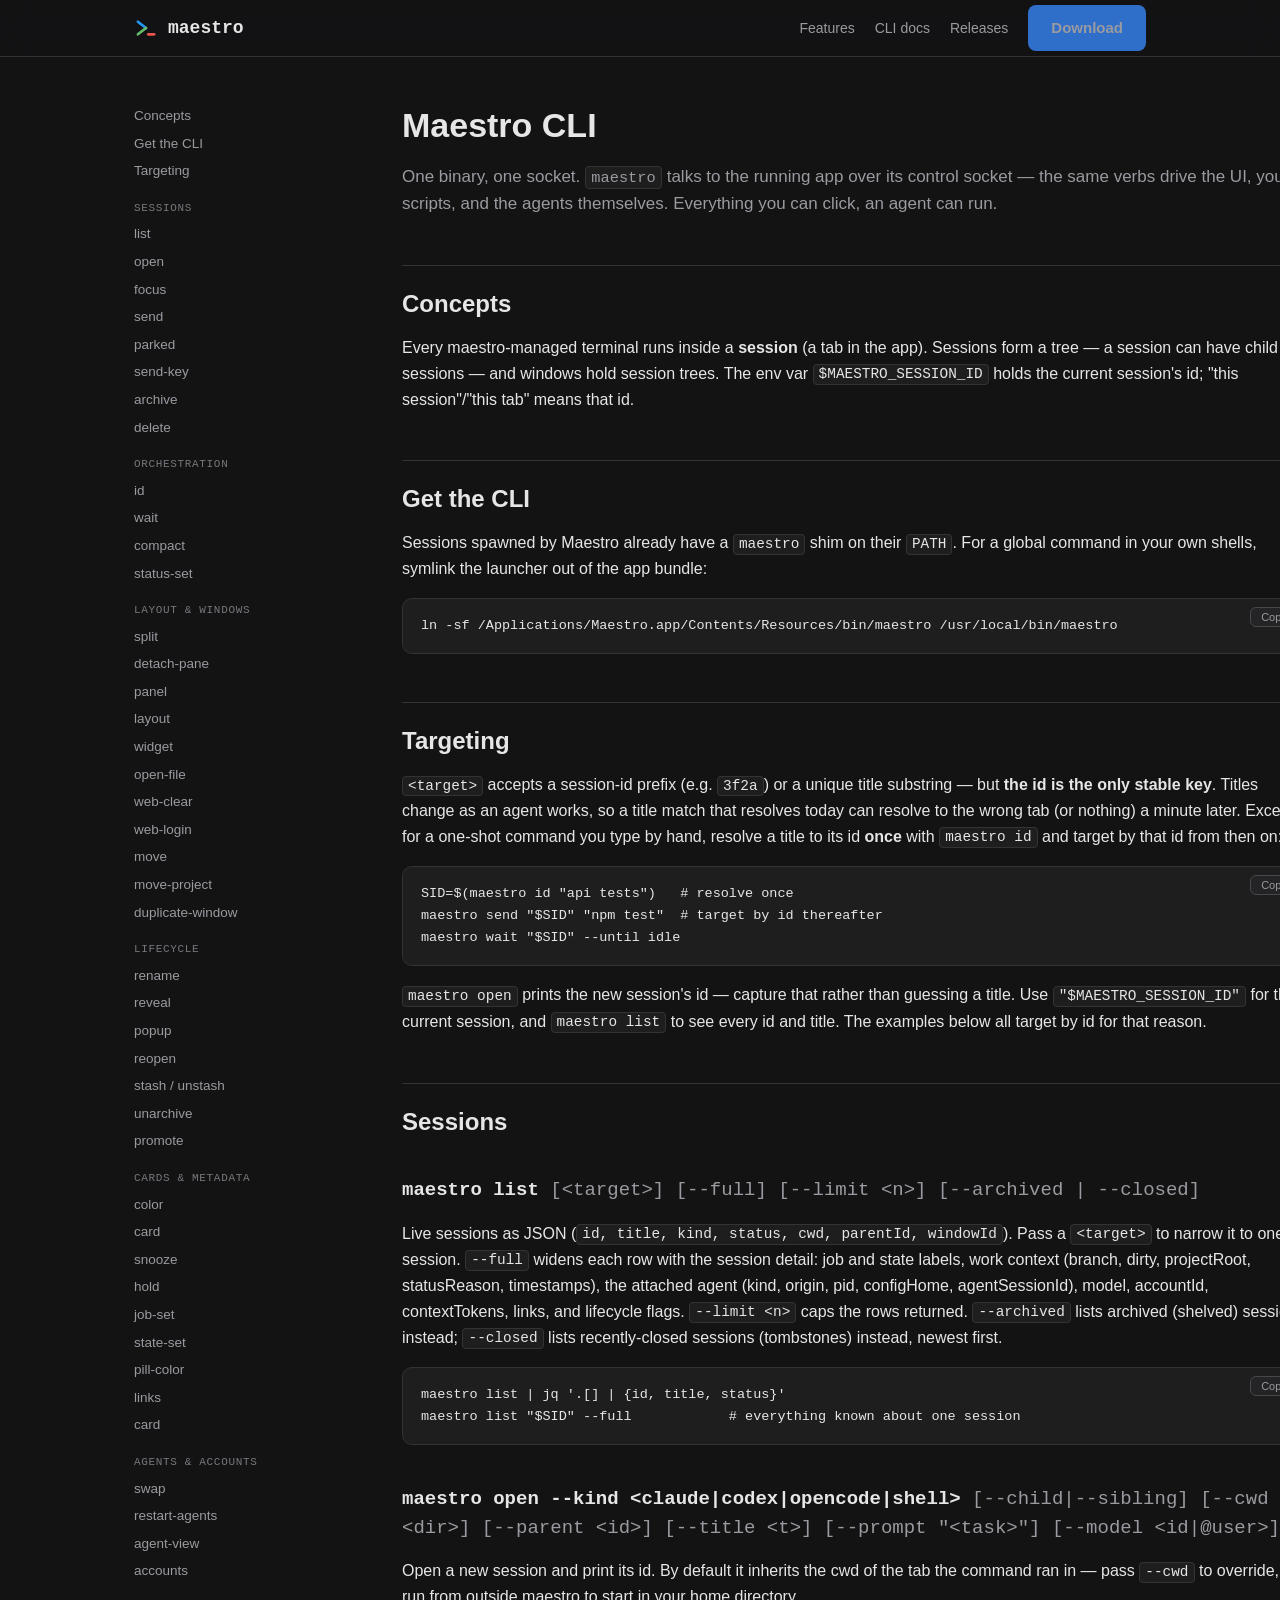
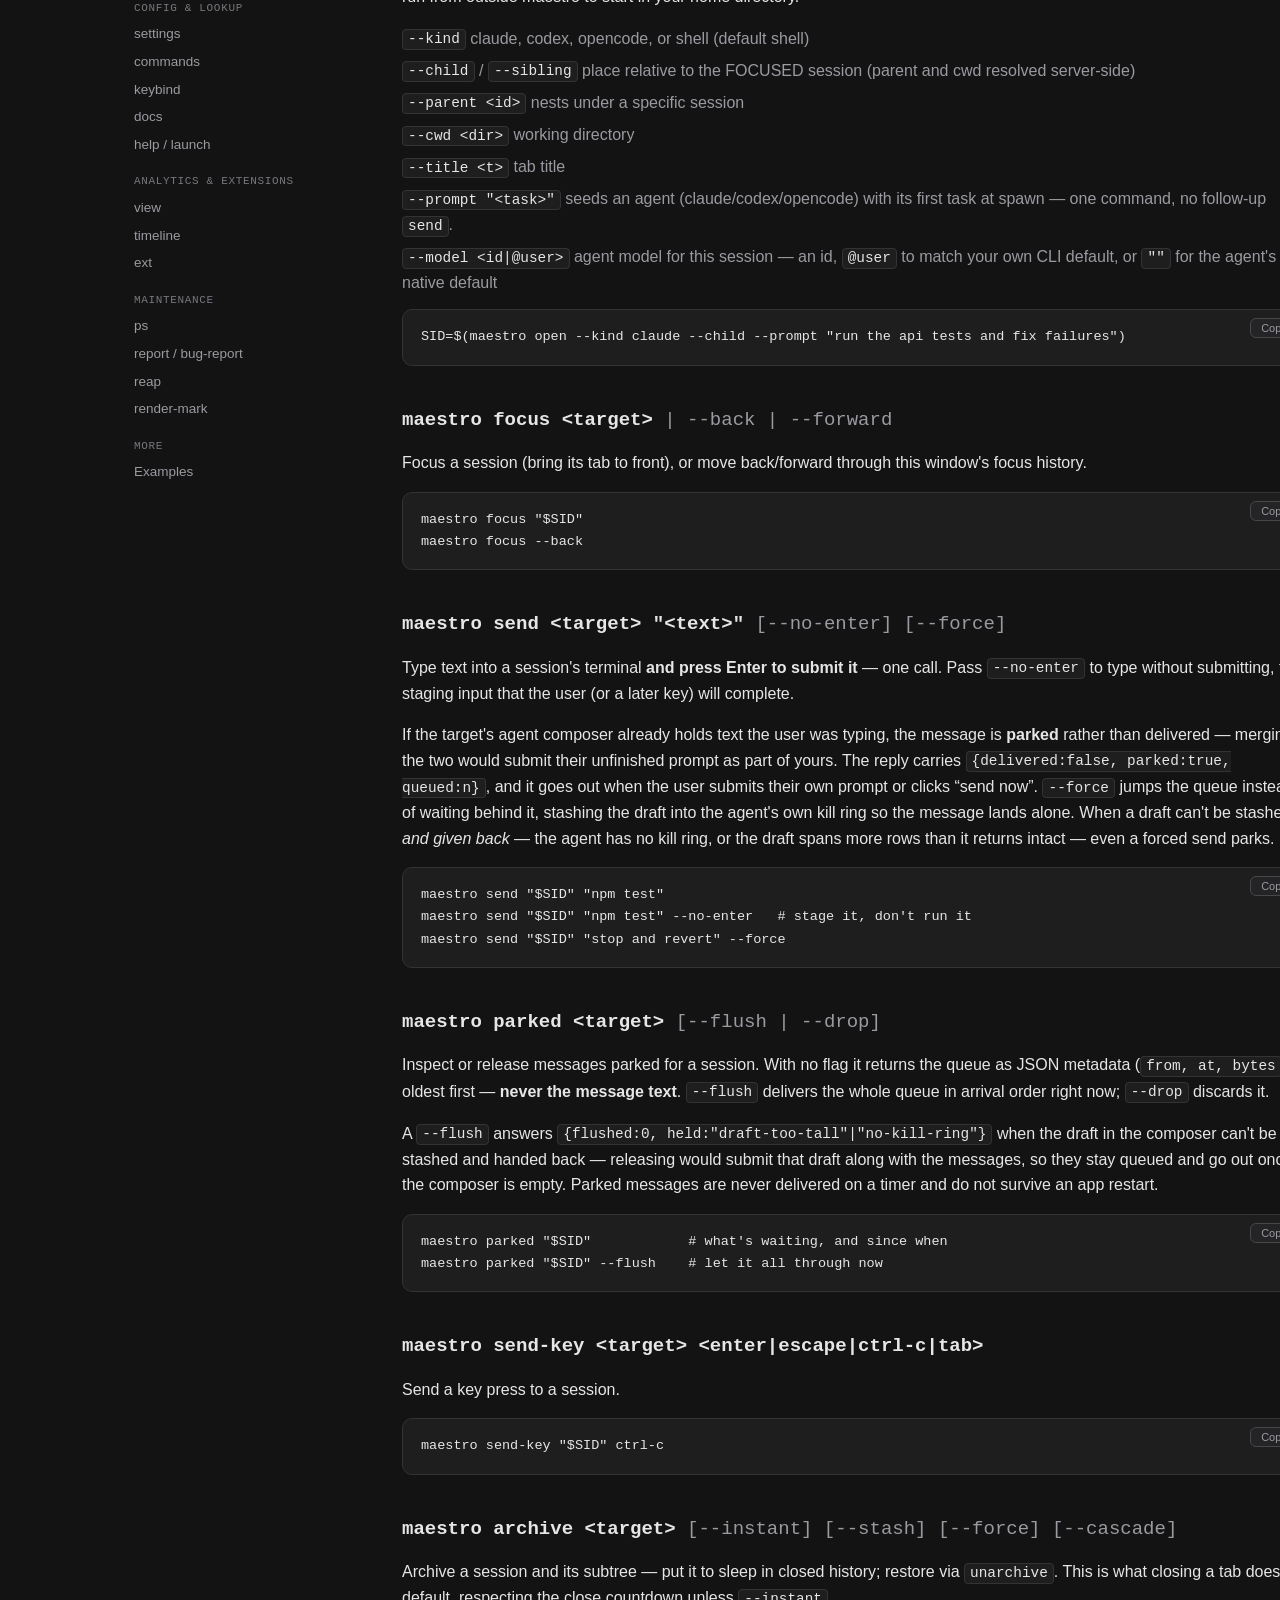
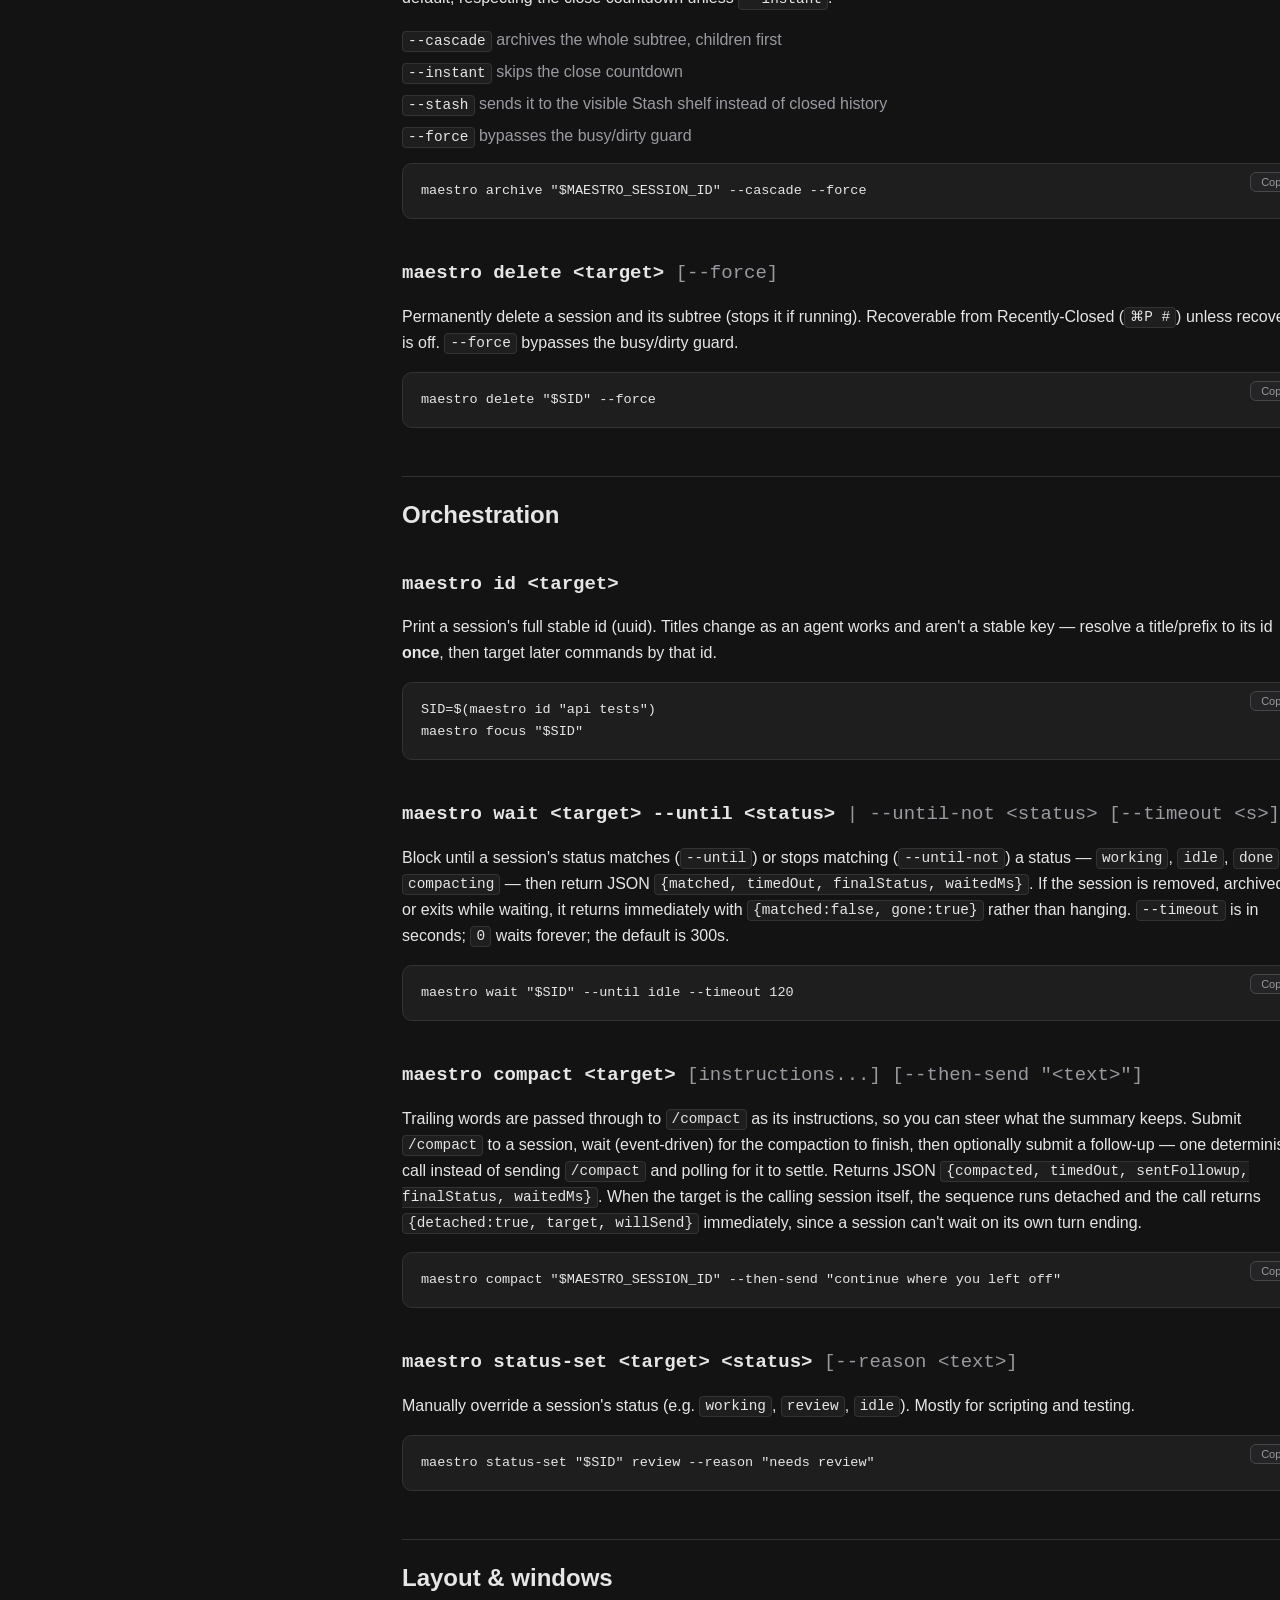
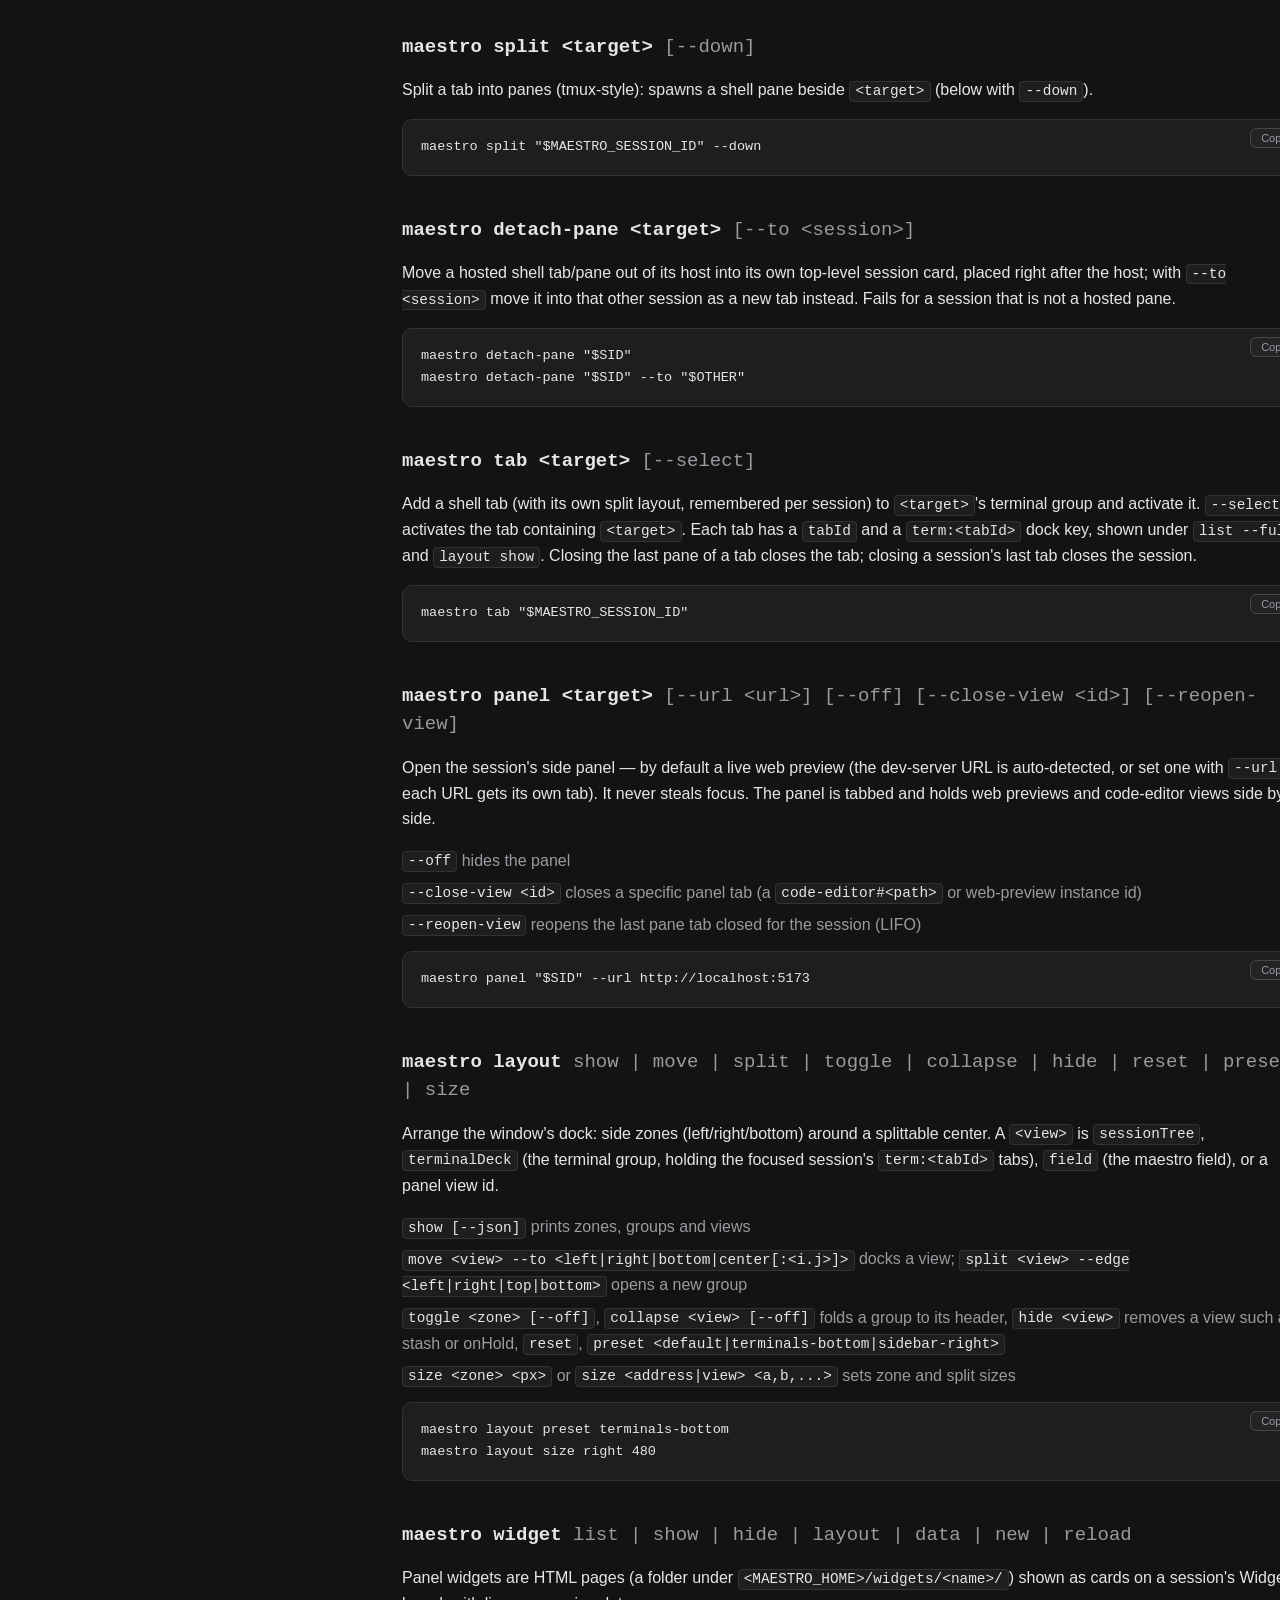
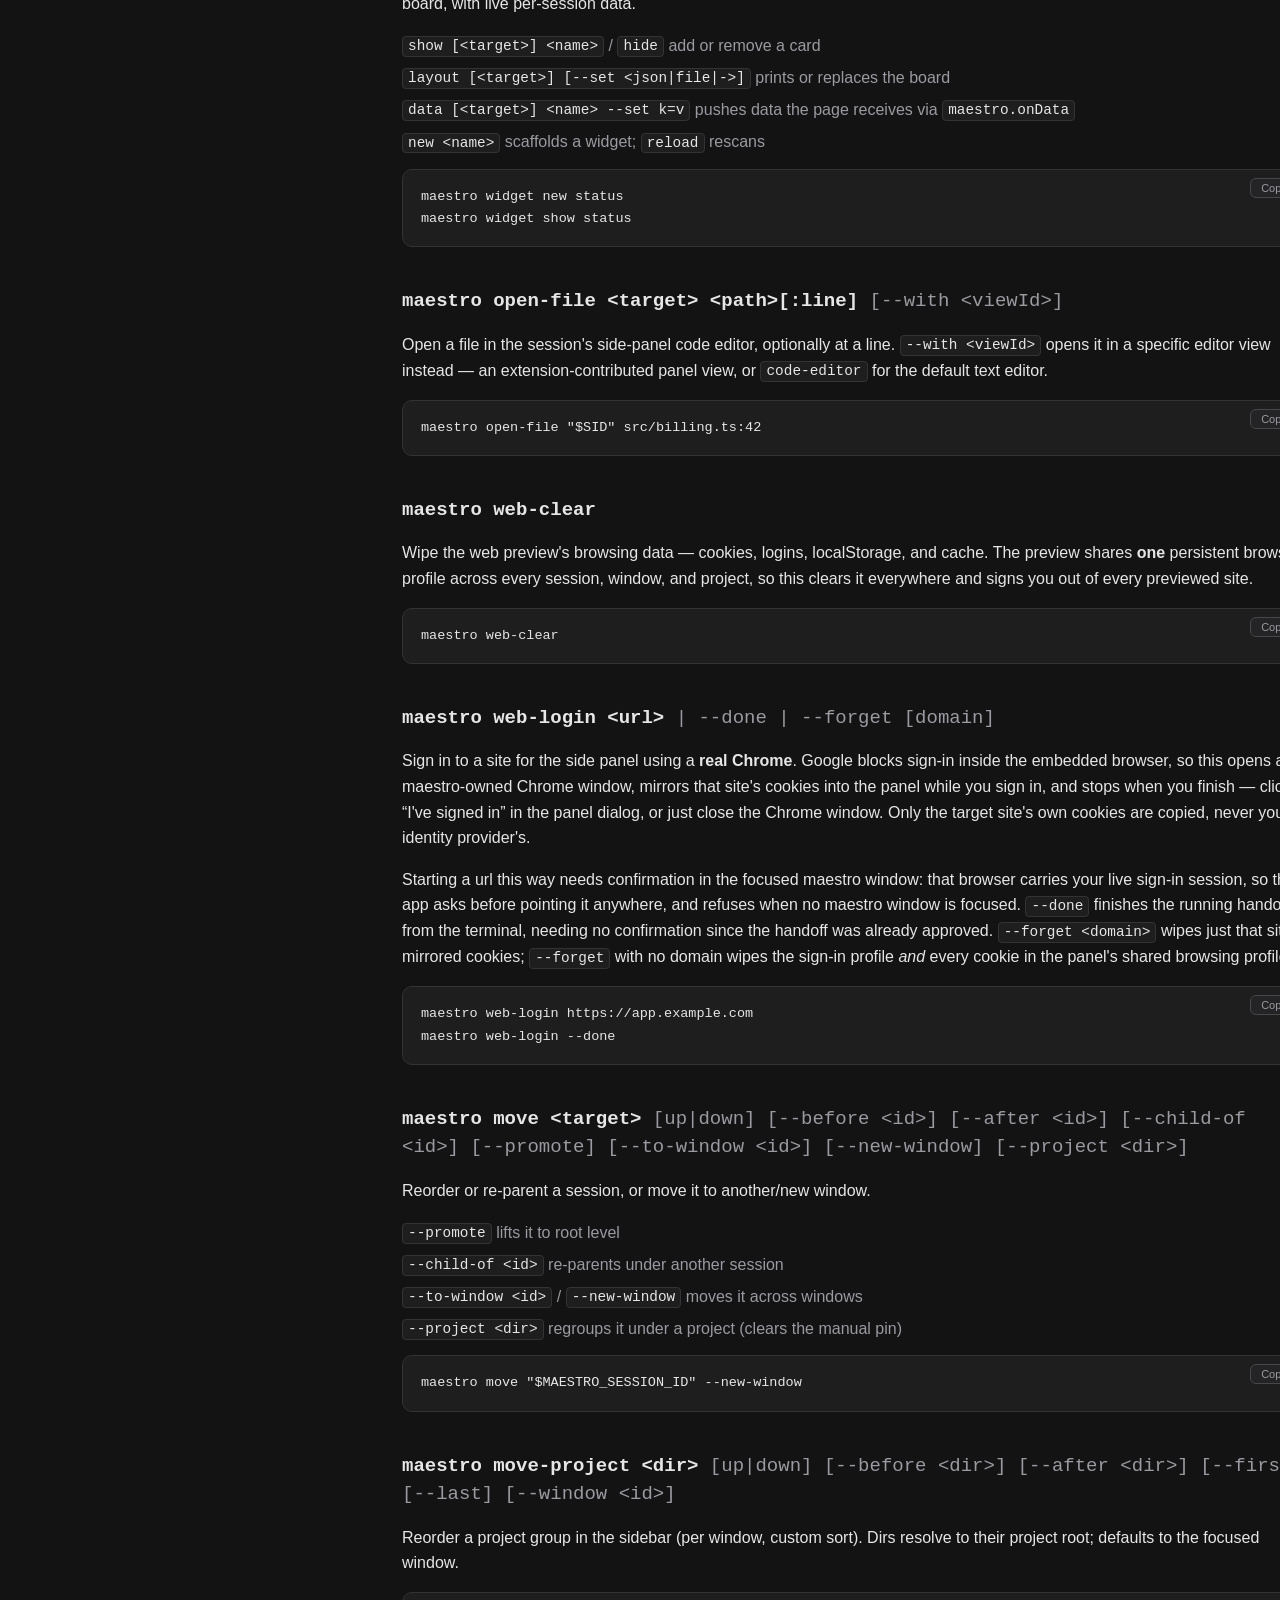
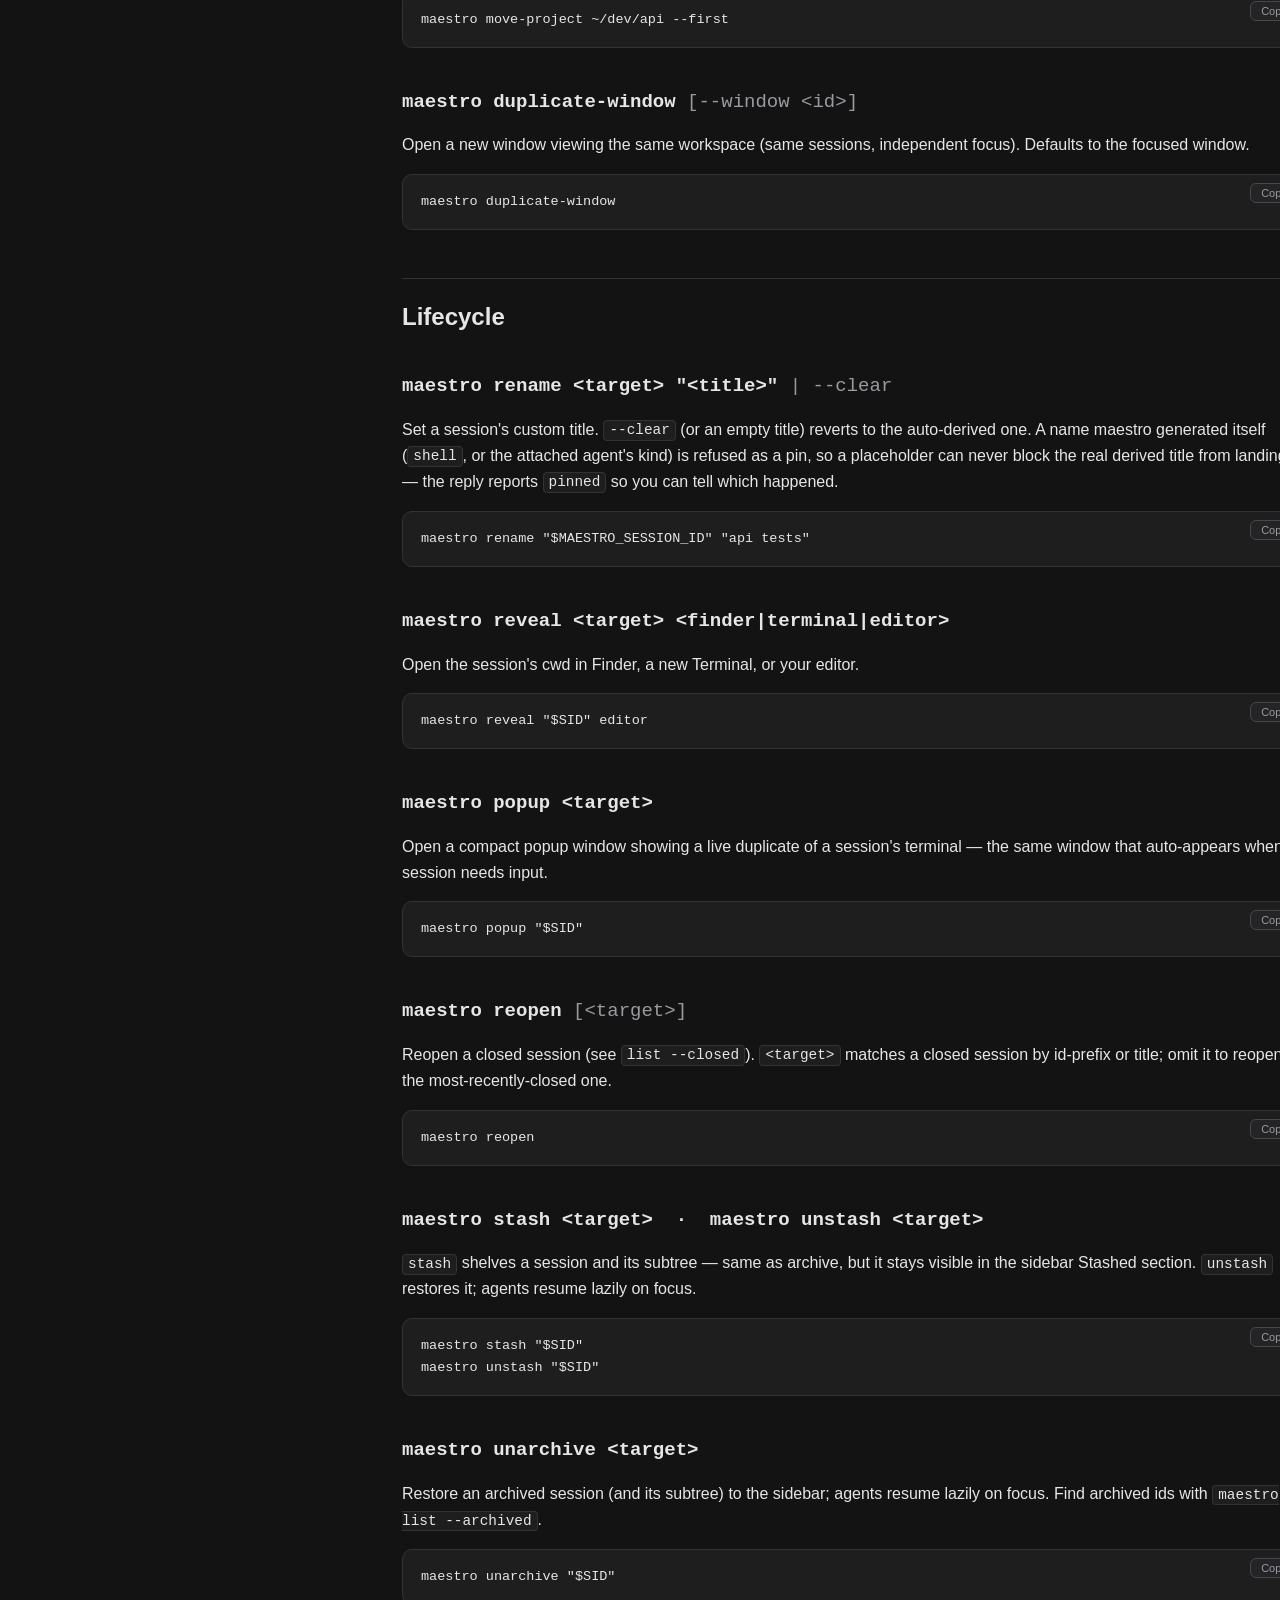
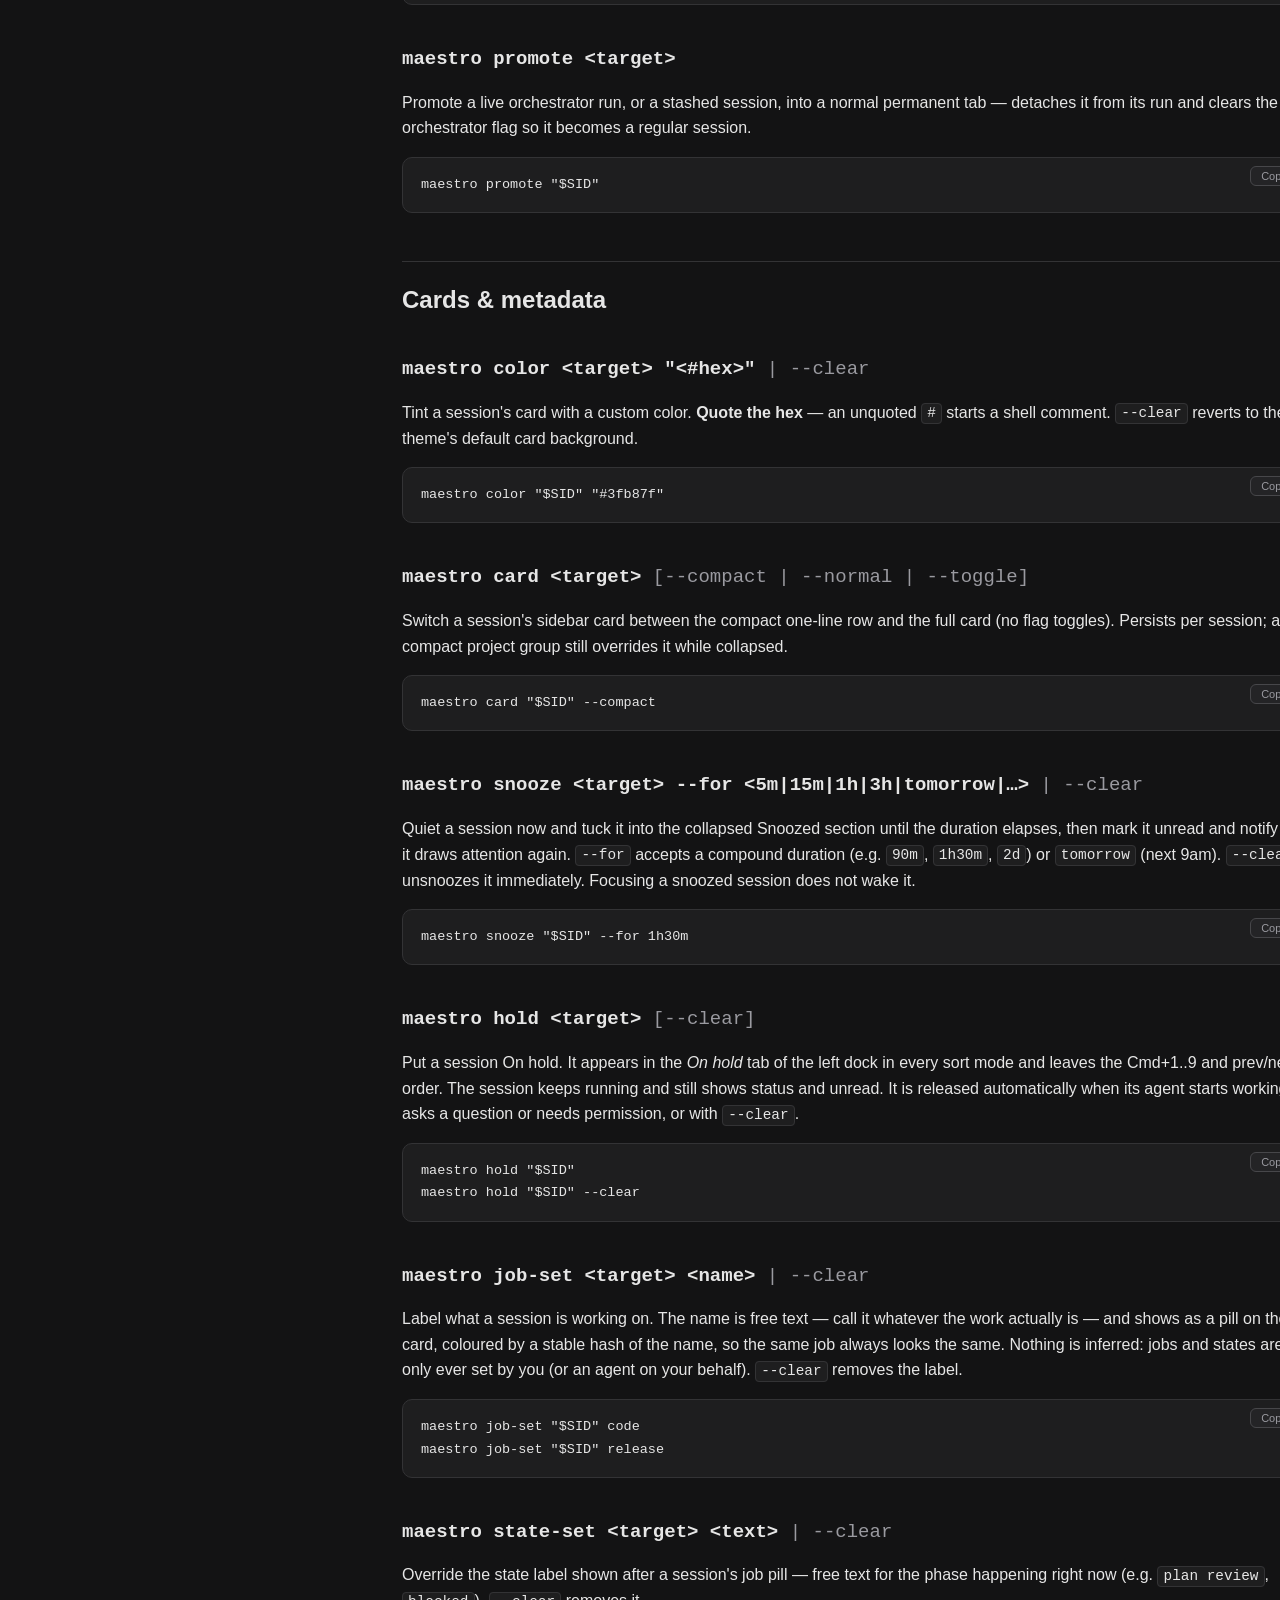
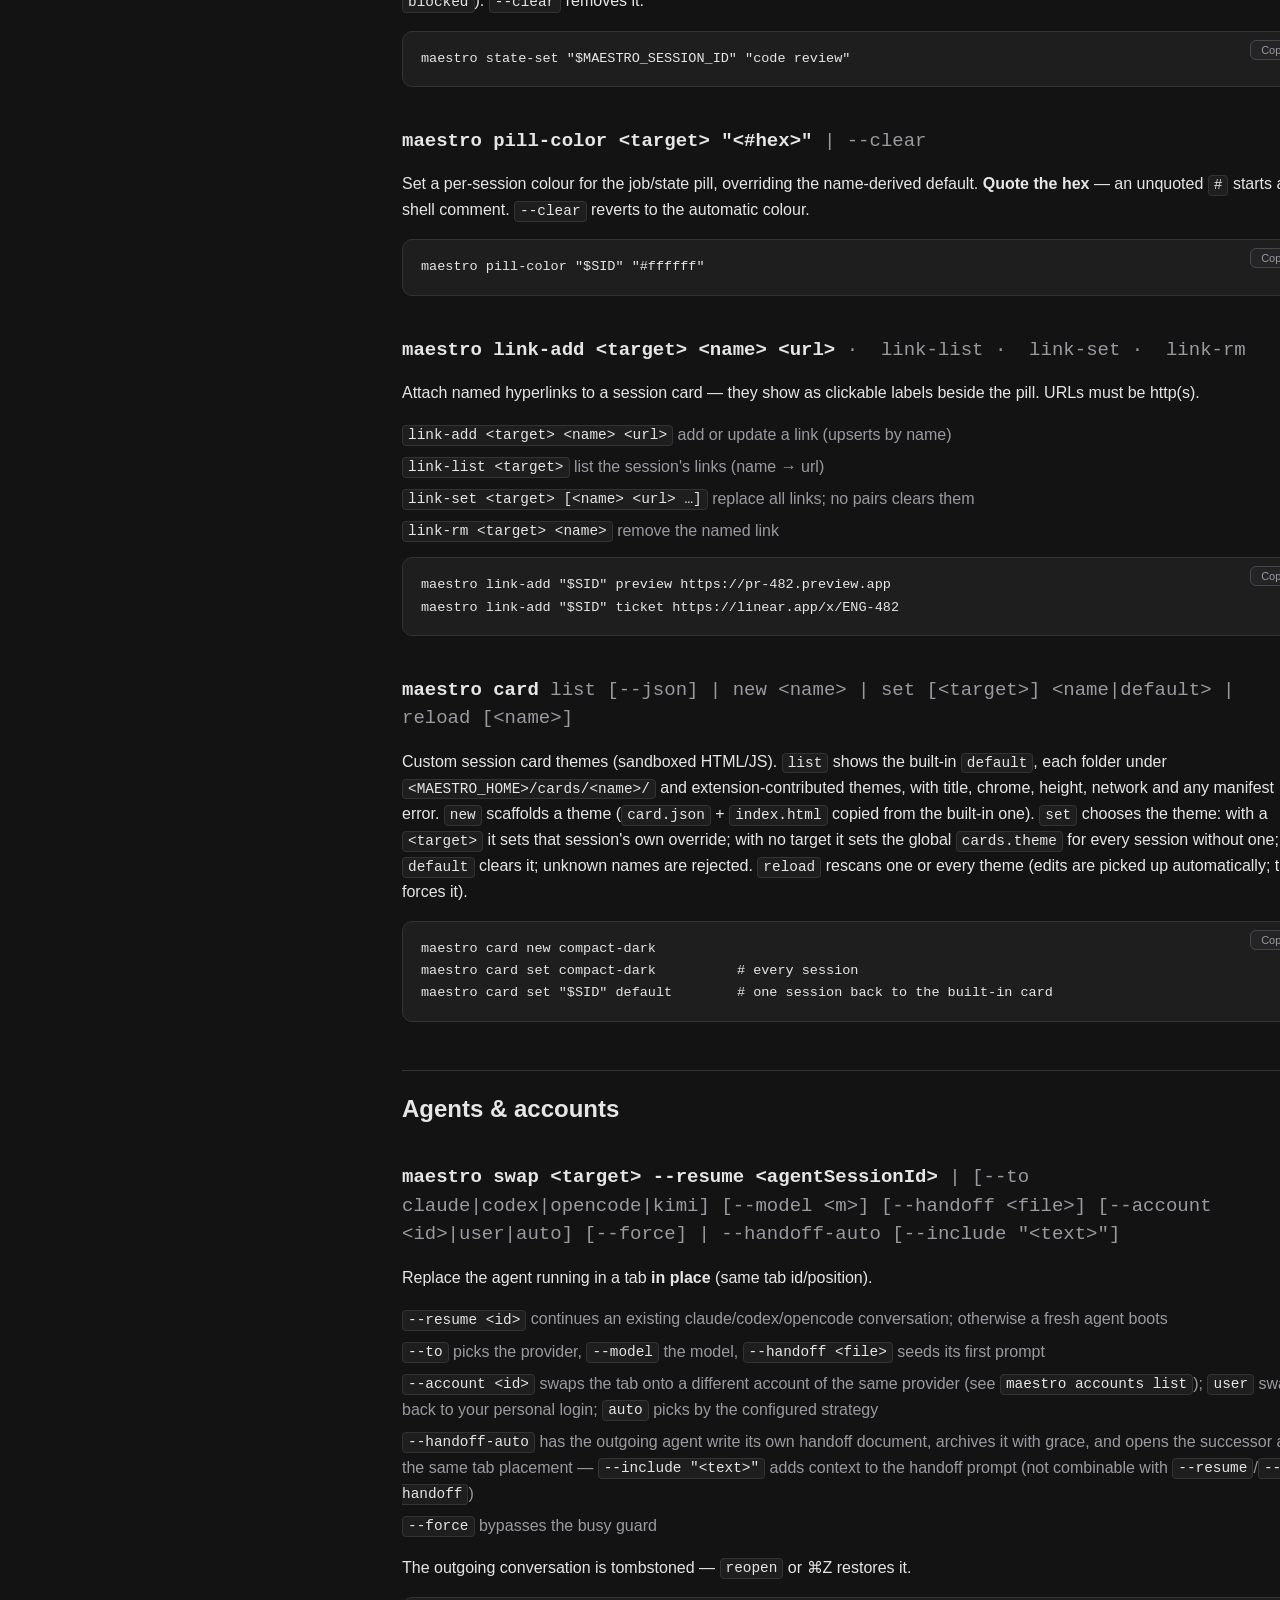
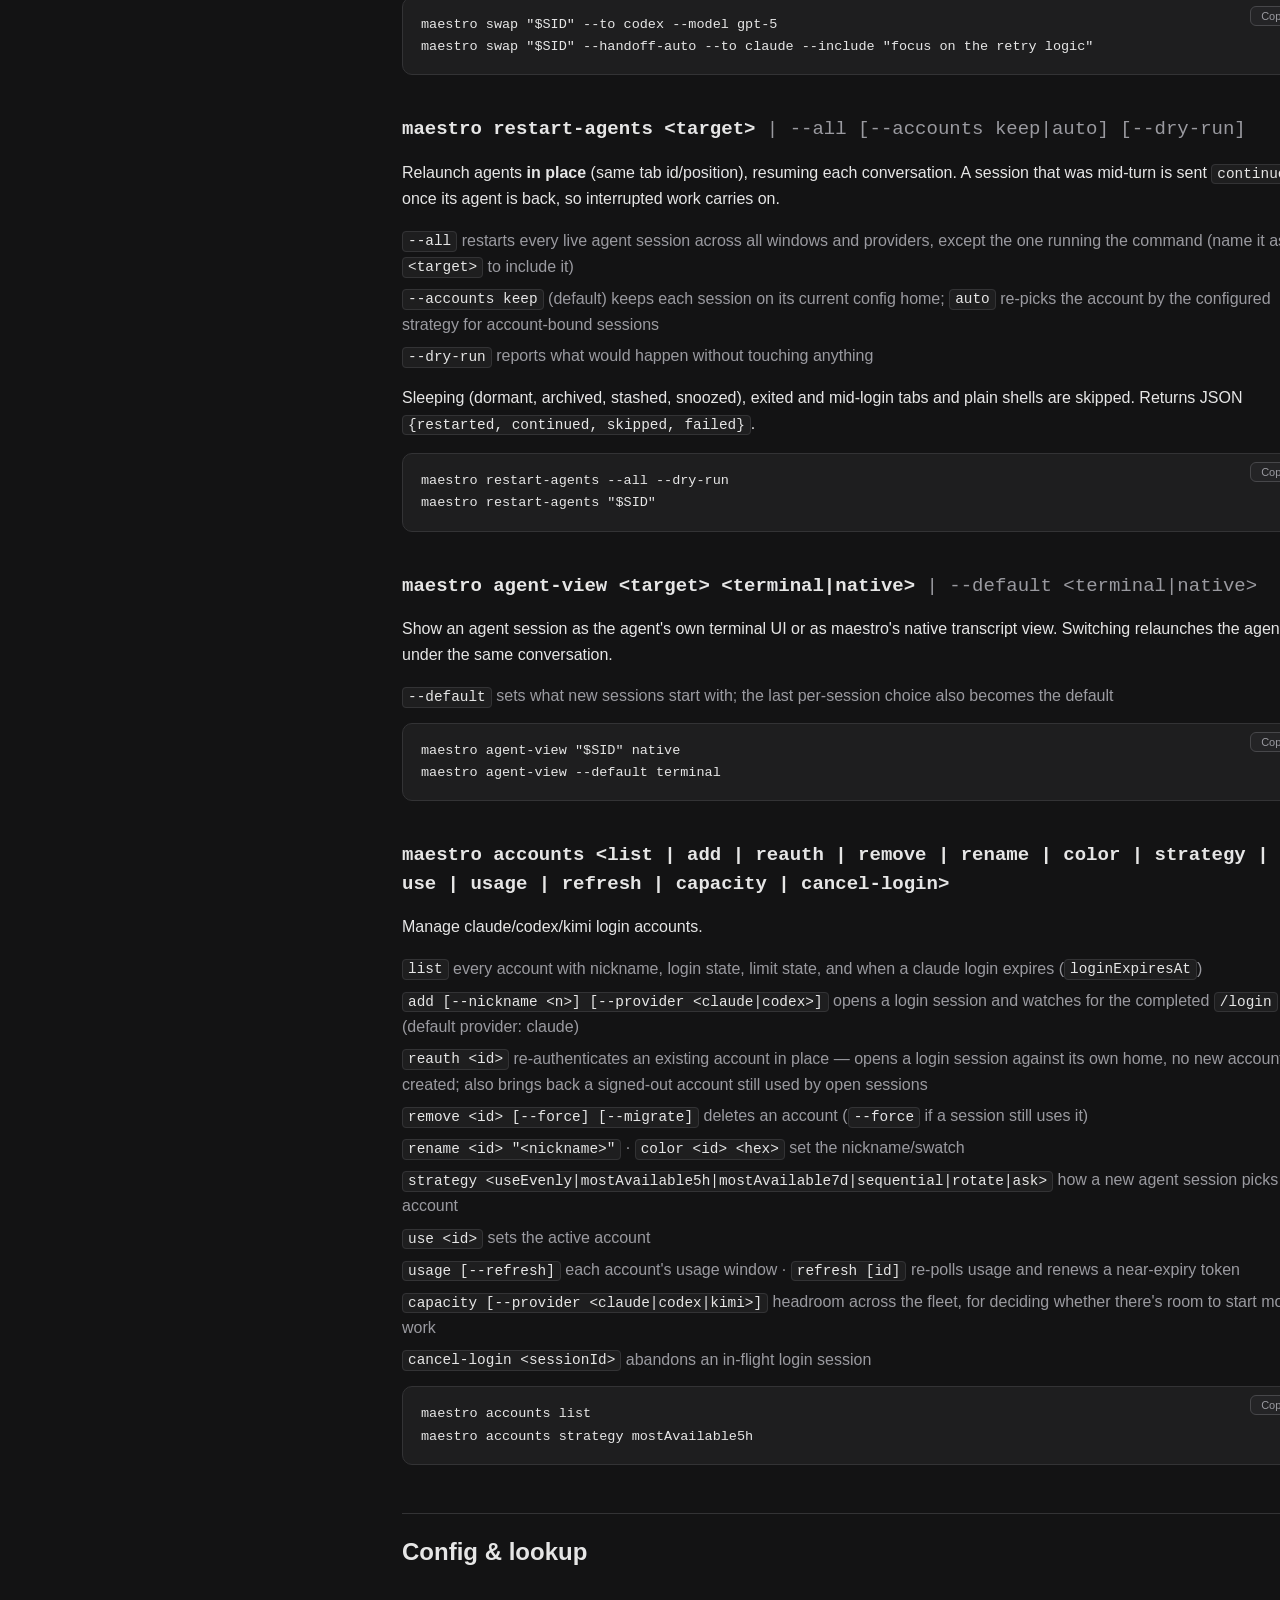
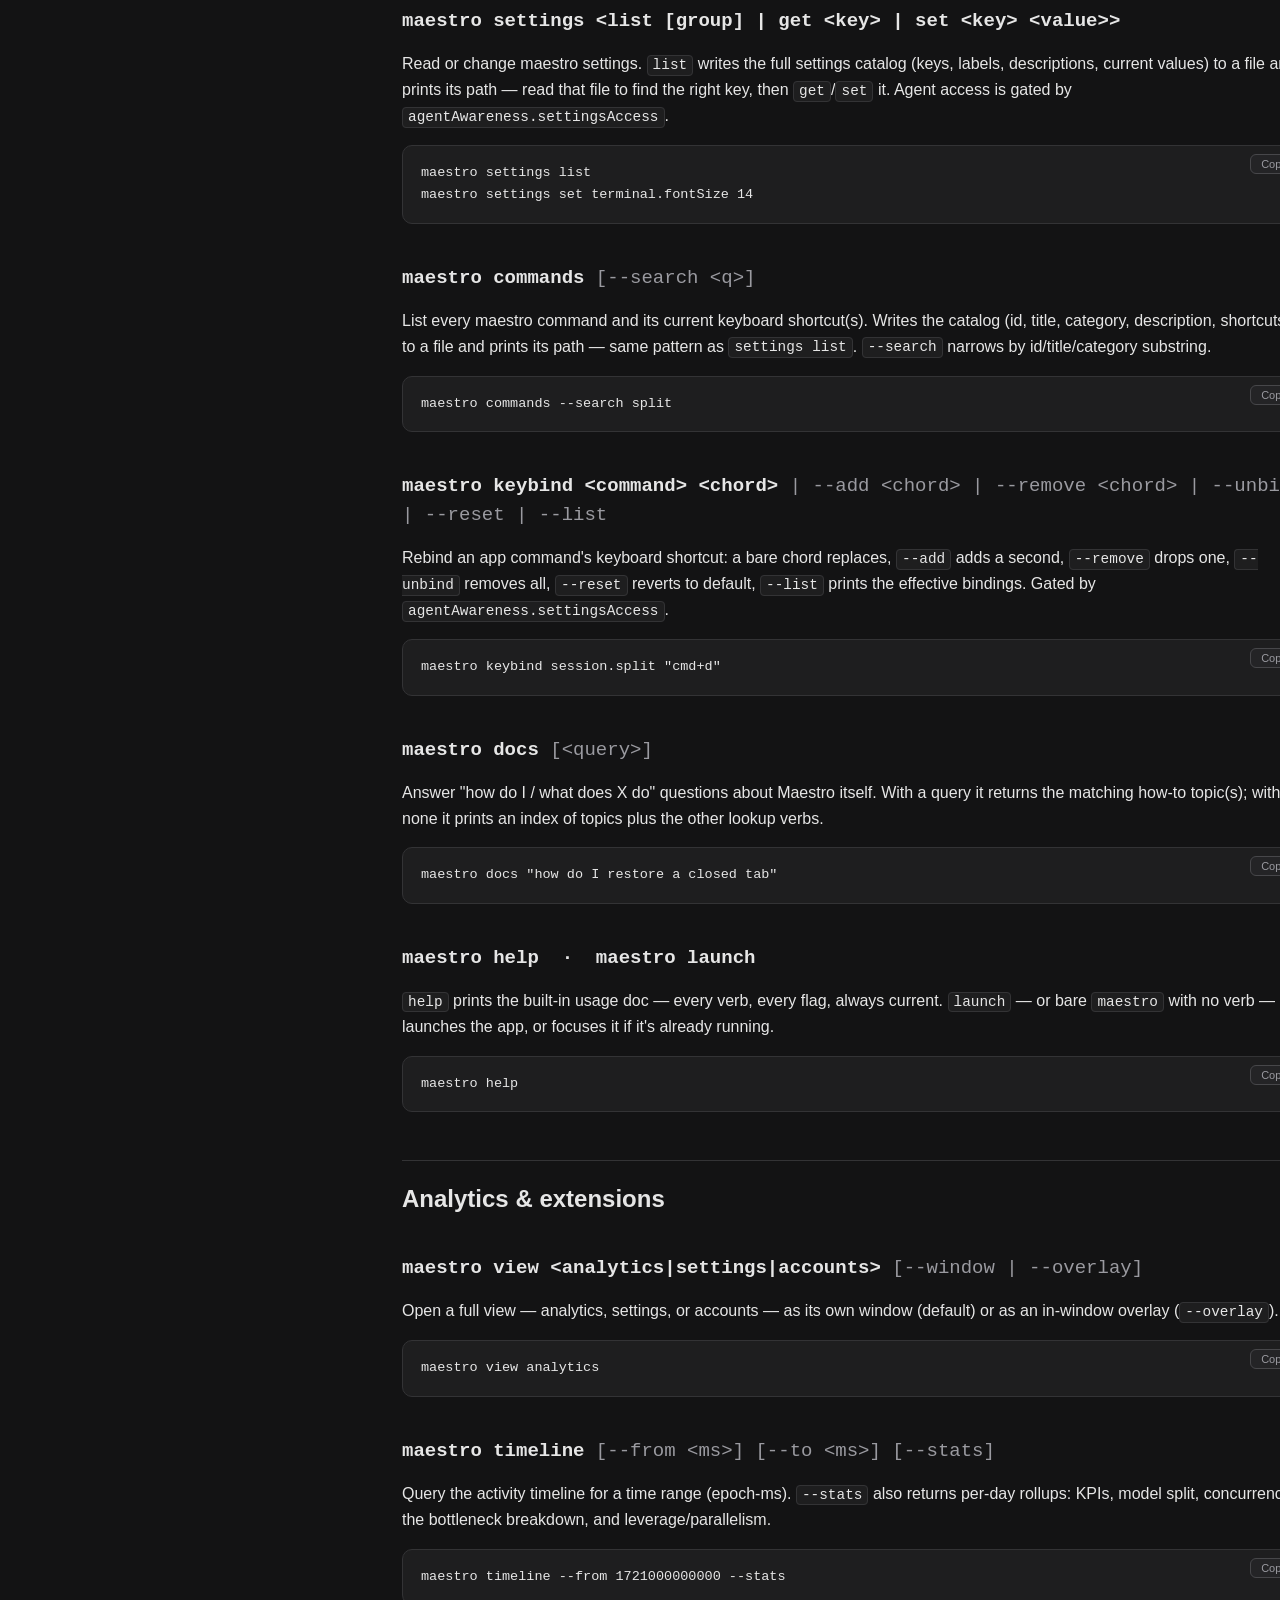
==== commit 5f1d2696: "docs(site): CLI reference for detach-pane and card verbs (v0.2.41) Co-Authored-By: Claude Sonnet 5.5" ====
--- a/cli.html
+++ b/cli.html
@@ -45,6 +45,7 @@
         <a href="#verb-status-set">status-set</a>
         <div class="nav-group">Layout &amp; windows</div>
         <a href="#verb-split">split</a>
+        <a href="#verb-detach-pane">detach-pane</a>
         <a href="#verb-panel">panel</a>
         <a href="#verb-layout">layout</a>
         <a href="#verb-widget">widget</a>
@@ -71,6 +72,7 @@
         <a href="#verb-state-set">state-set</a>
         <a href="#verb-pill-color">pill-color</a>
         <a href="#verb-link">links</a>
+        <a href="#verb-card">card</a>
         <div class="nav-group">Agents &amp; accounts</div>
         <a href="#verb-swap">swap</a>
         <a href="#verb-restart-agents">restart-agents</a>
@@ -220,6 +222,13 @@
           <pre class="code-block"><code>maestro split "$MAESTRO_SESSION_ID" --down</code></pre>
         </div>
 
+        <div class="verb" id="verb-detach-pane">
+          <h3>maestro detach-pane &lt;target&gt; <span class="opt">[--to &lt;session&gt;]</span></h3>
+          <p>Move a hosted shell tab/pane out of its host into its own top-level session card, placed right after the host; with <code>--to &lt;session&gt;</code> move it into that other session as a new tab instead. Fails for a session that is not a hosted pane.</p>
+          <pre class="code-block"><code>maestro detach-pane "$SID"
+maestro detach-pane "$SID" --to "$OTHER"</code></pre>
+        </div>
+
         <div class="verb" id="verb-tab">
           <h3>maestro tab &lt;target&gt; <span class="opt">[--select]</span></h3>
           <p>Add a shell tab (with its own split layout, remembered per session) to <code>&lt;target&gt;</code>'s terminal group and activate it. <code>--select</code> activates the tab containing <code>&lt;target&gt;</code>. Each tab has a <code>tabId</code> and a <code>term:&lt;tabId&gt;</code> dock key, shown under <code>list --full</code> and <code>layout show</code>. Closing the last pane of a tab closes the tab; closing a session's last tab closes the session.</p>
@@ -409,6 +418,14 @@
           </ul>
           <pre class="code-block"><code>maestro link-add "$SID" preview https://pr-482.preview.app
 maestro link-add "$SID" ticket https://linear.app/x/ENG-482</code></pre>
+        </div>
+
+        <div class="verb" id="verb-card">
+          <h3>maestro card <span class="opt">list [--json] | new &lt;name&gt; | set [&lt;target&gt;] &lt;name|default&gt; | reload [&lt;name&gt;]</span></h3>
+          <p>Custom session card themes (sandboxed HTML/JS). <code>list</code> shows the built-in <code>default</code>, each folder under <code>&lt;MAESTRO_HOME&gt;/cards/&lt;name&gt;/</code> and extension-contributed themes, with title, chrome, height, network and any manifest error. <code>new</code> scaffolds a theme (<code>card.json</code> + <code>index.html</code> copied from the built-in one). <code>set</code> chooses the theme: with a <code>&lt;target&gt;</code> it sets that session's own override; with no target it sets the global <code>cards.theme</code> for every session without one; <code>default</code> clears it; unknown names are rejected. <code>reload</code> rescans one or every theme (edits are picked up automatically; this forces it).</p>
+          <pre class="code-block"><code>maestro card new compact-dark
+maestro card set compact-dark          # every session
+maestro card set "$SID" default        # one session back to the built-in card</code></pre>
         </div>
 
         <h2 id="verbs-agents">Agents &amp; accounts</h2>
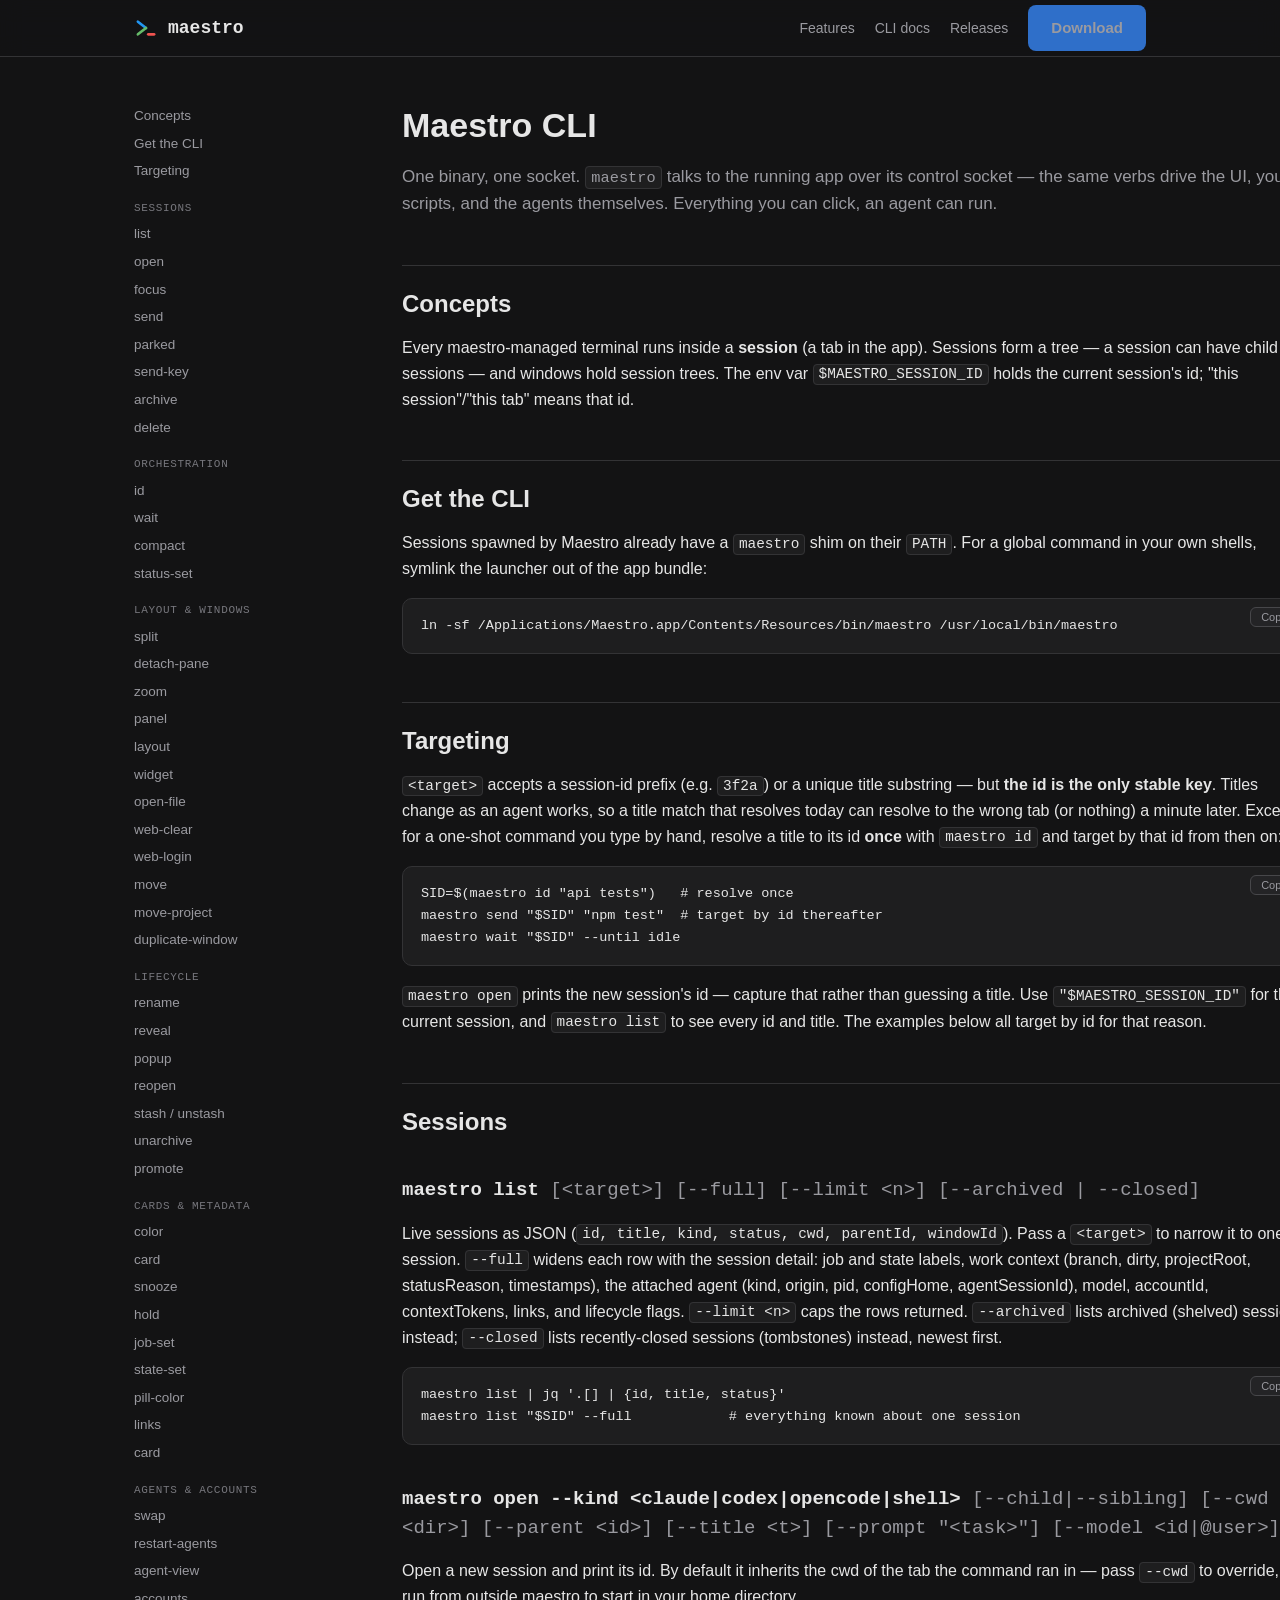
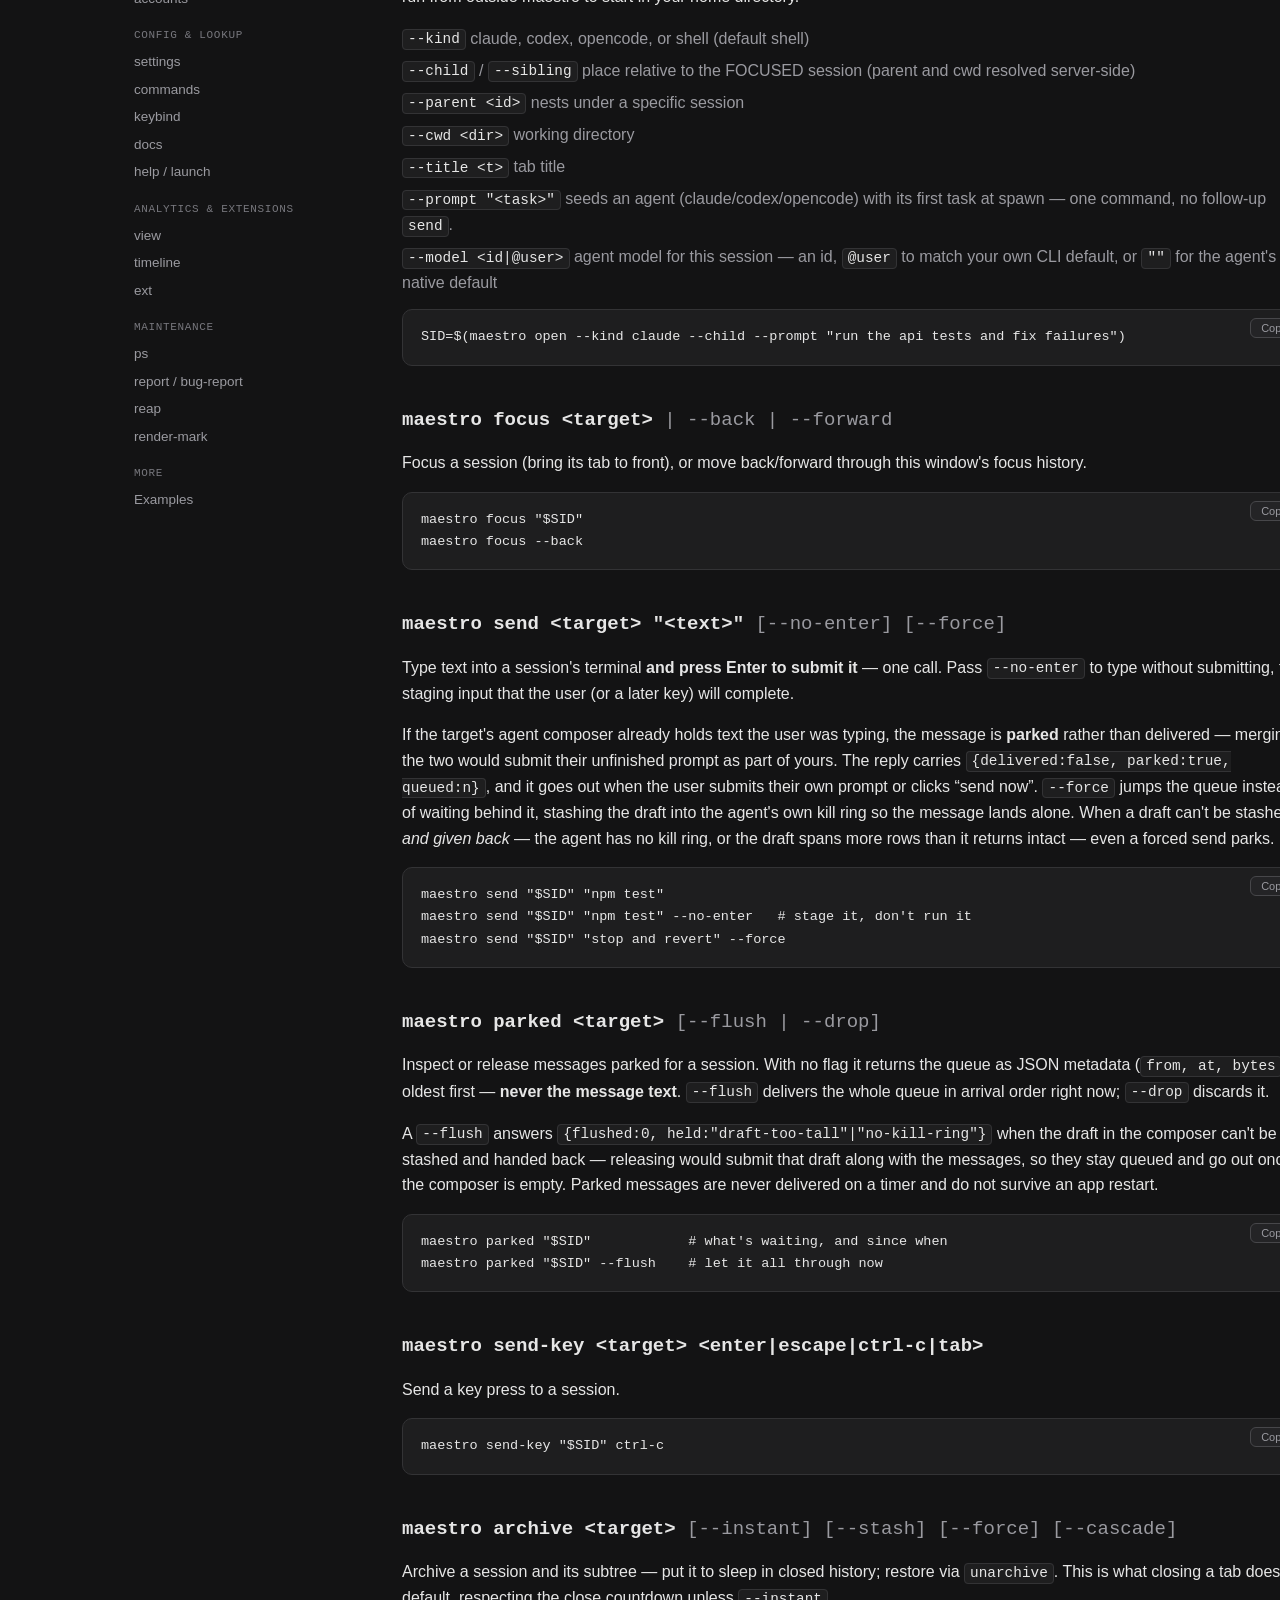
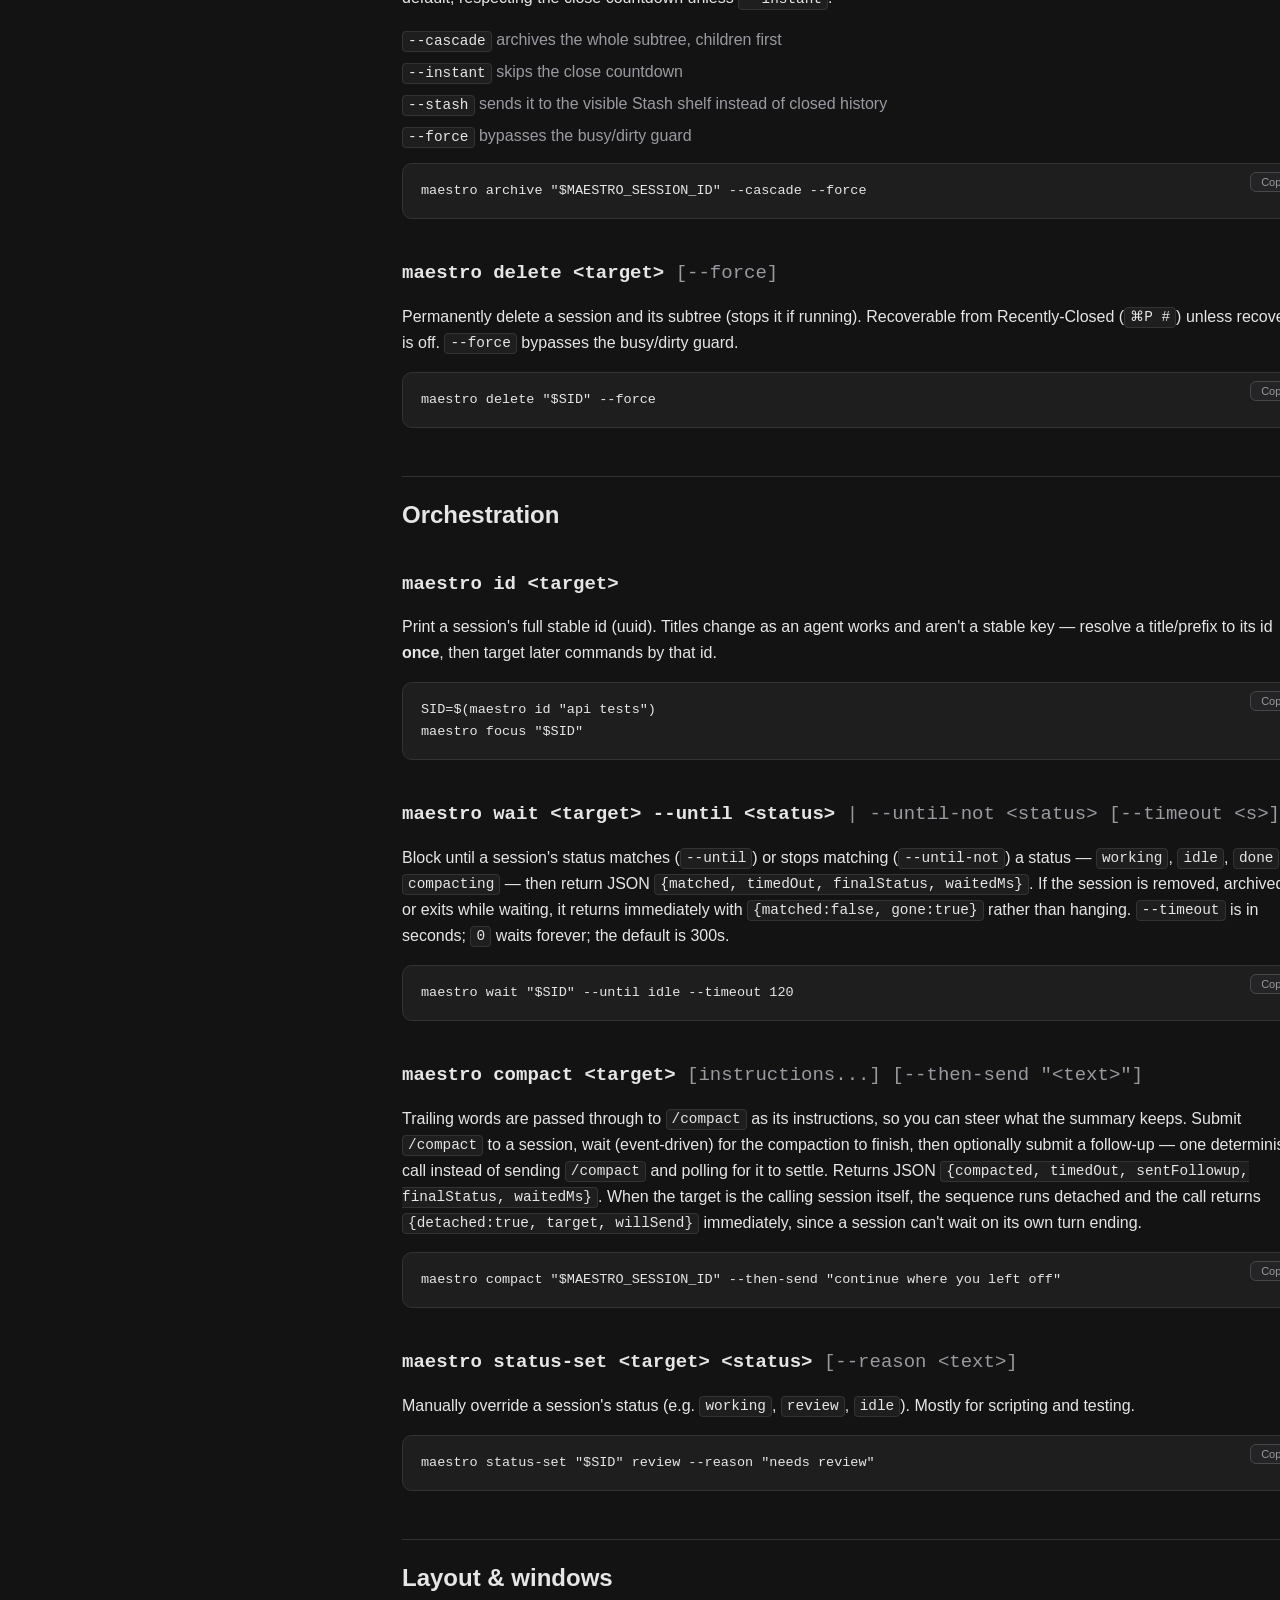
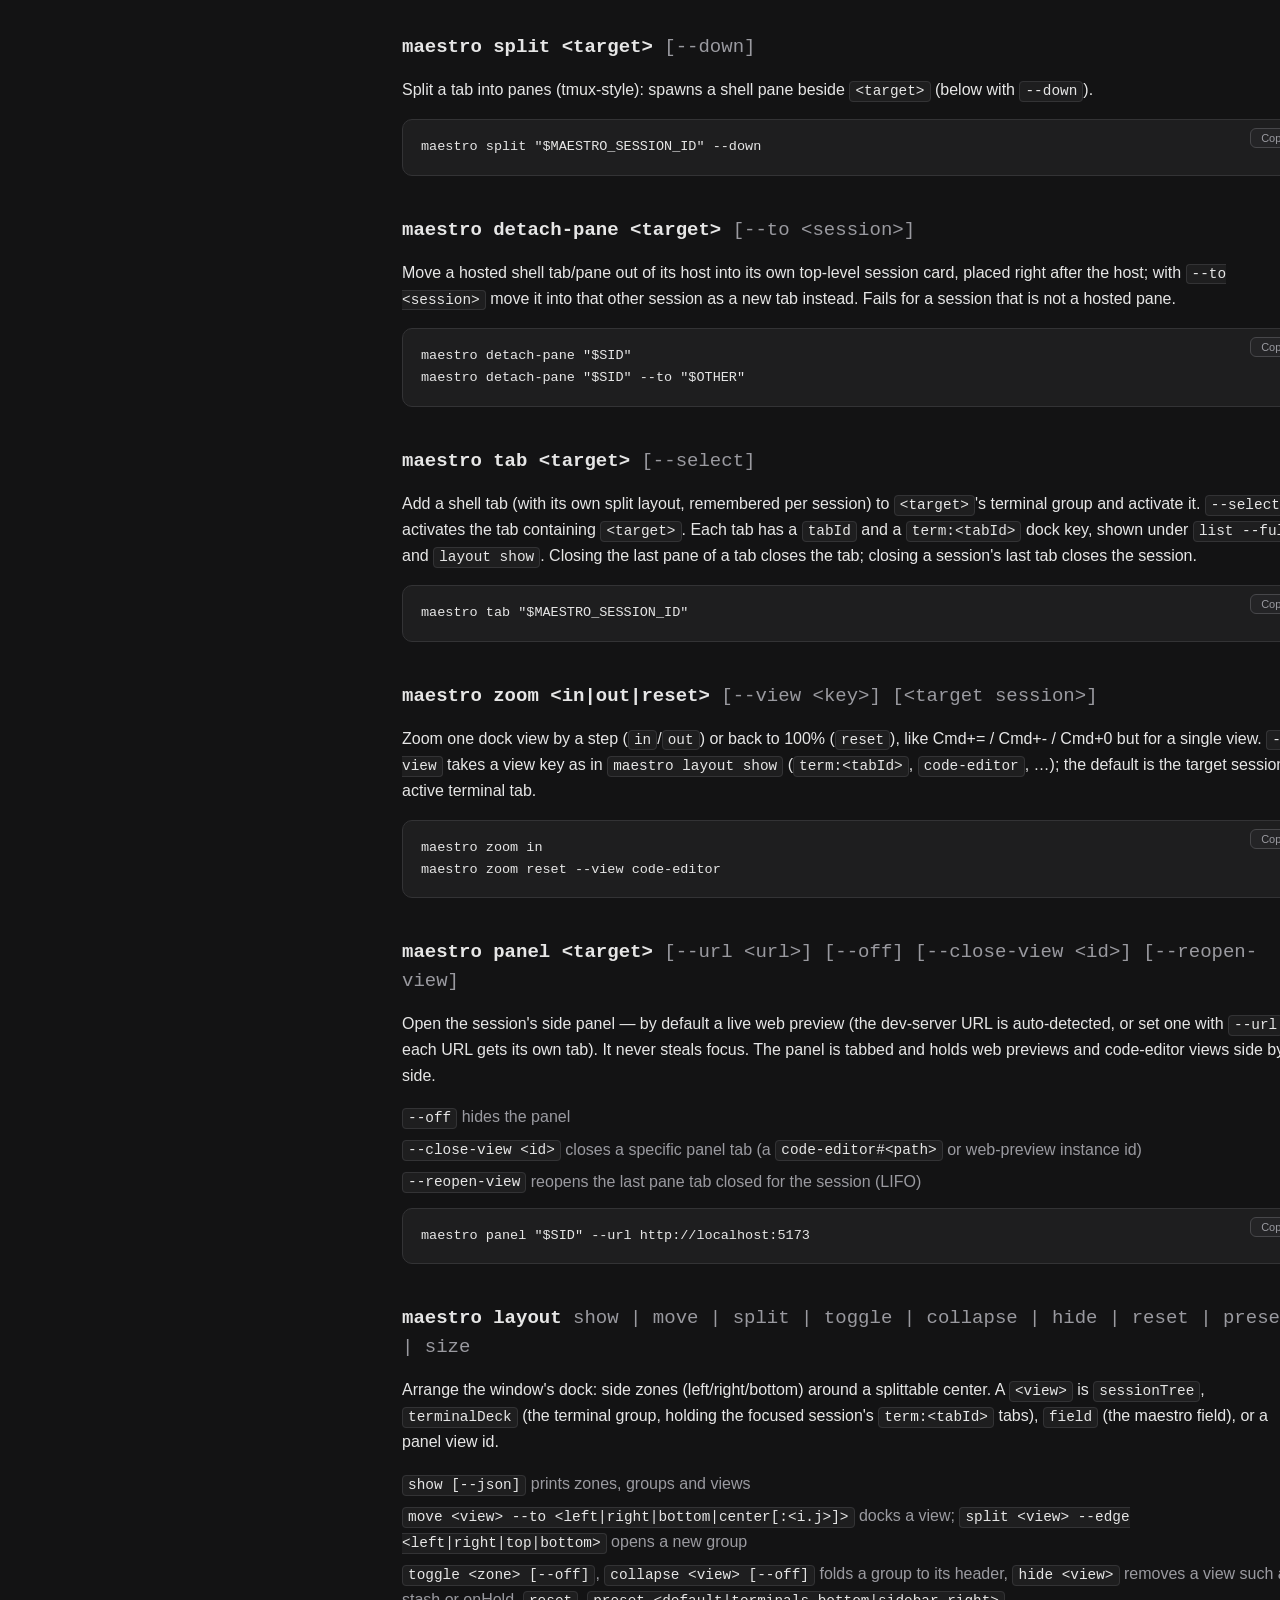
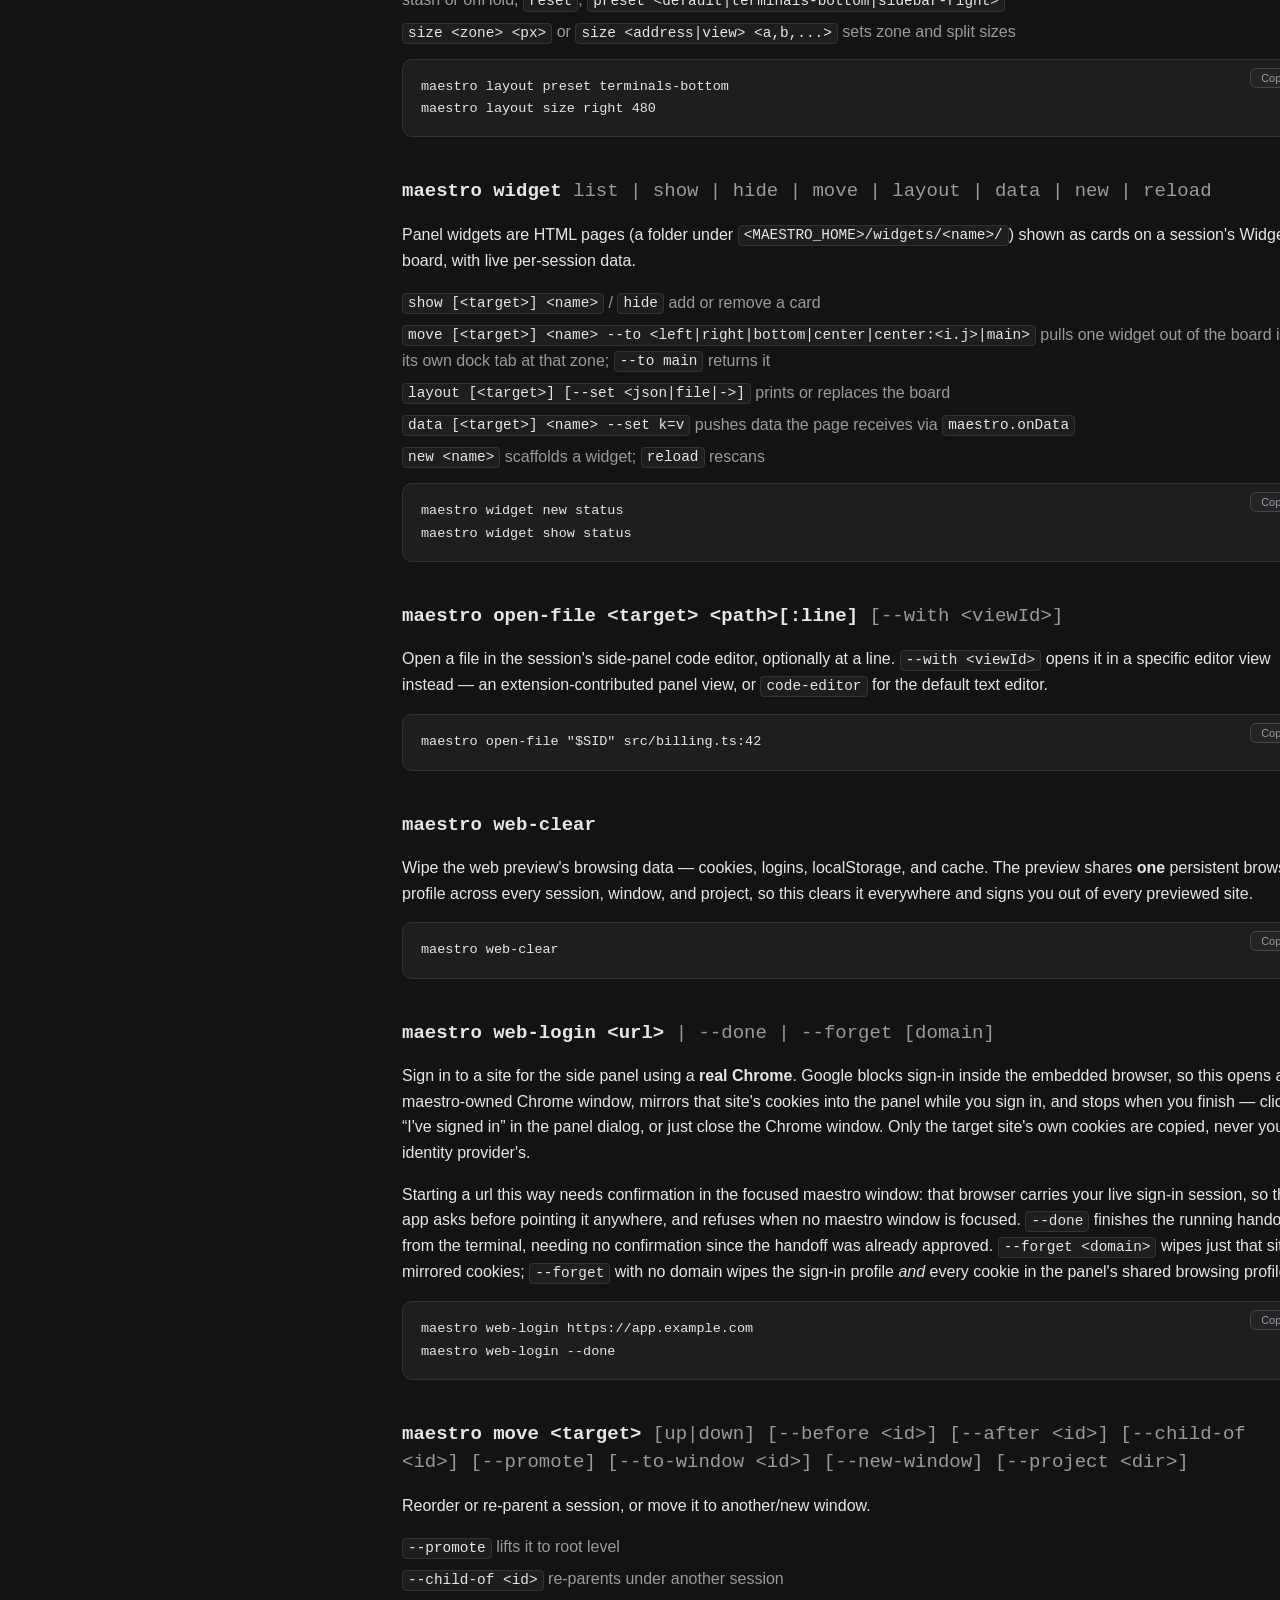
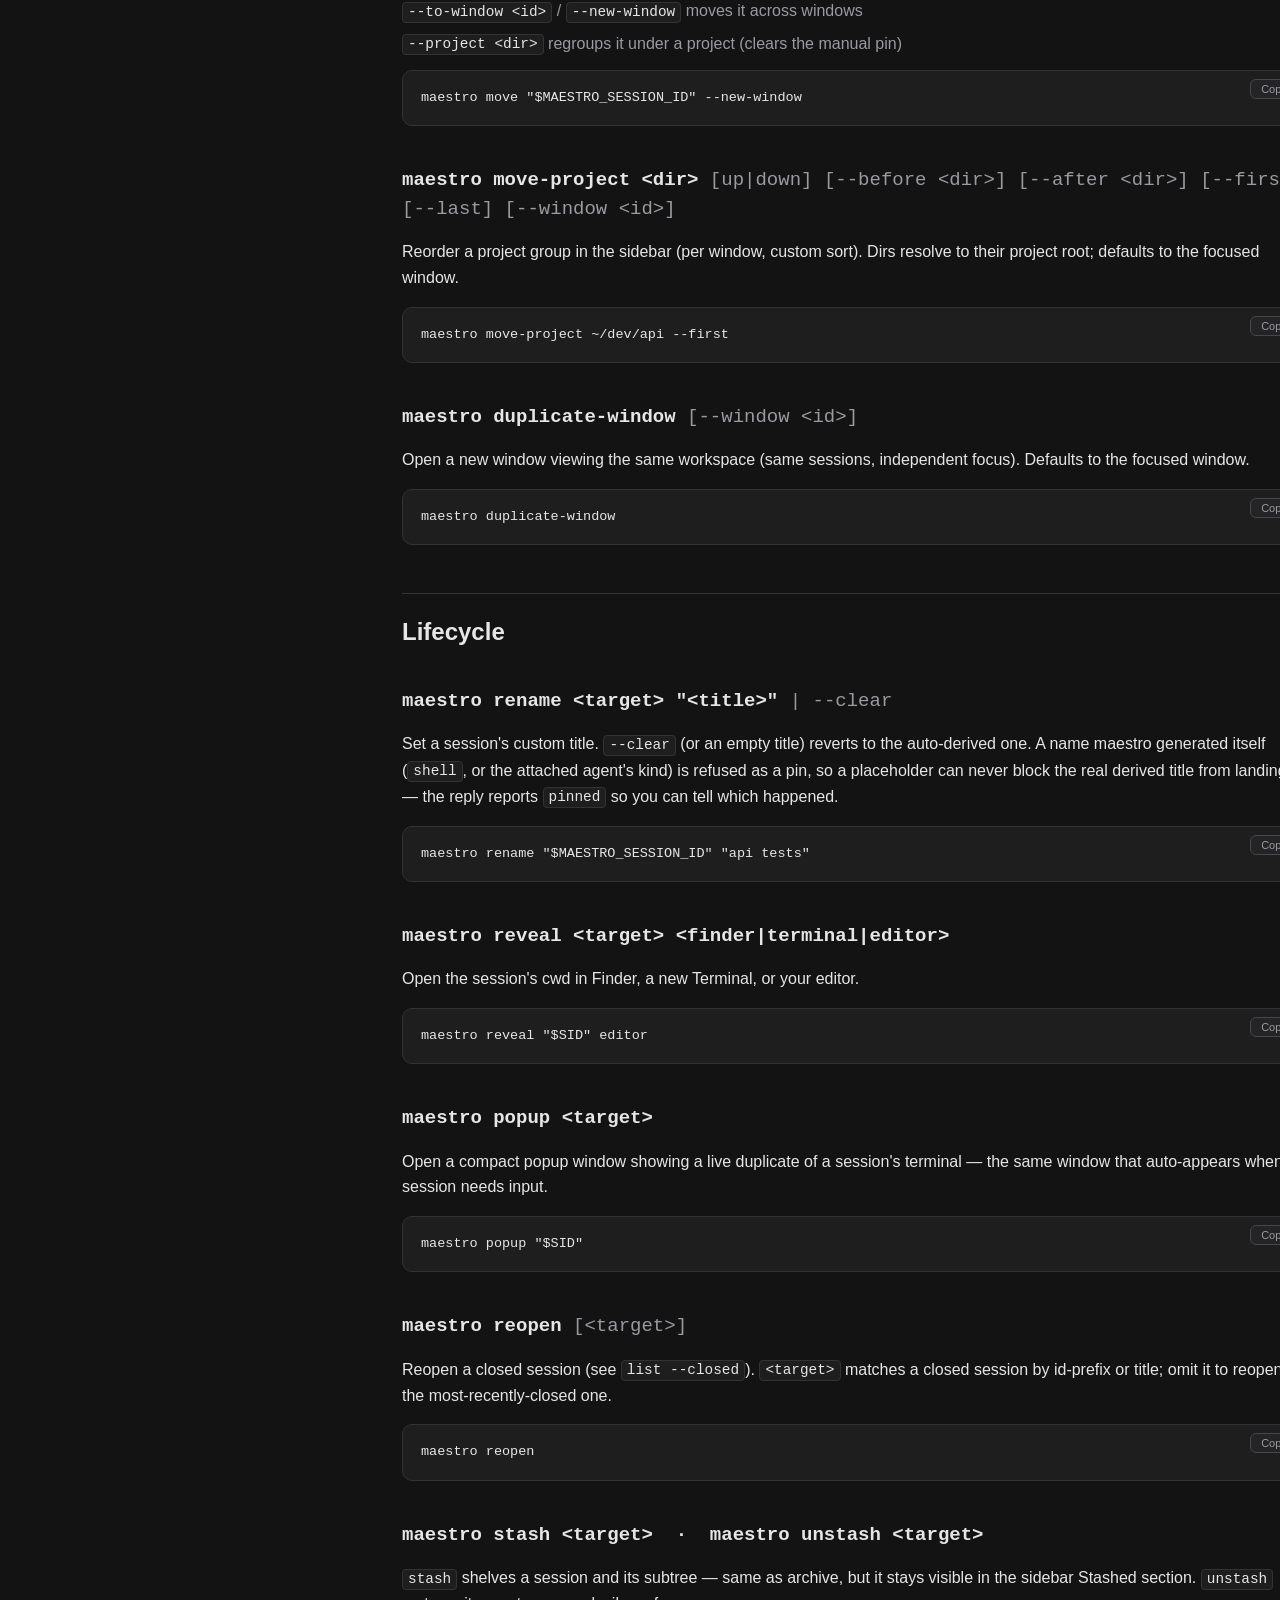
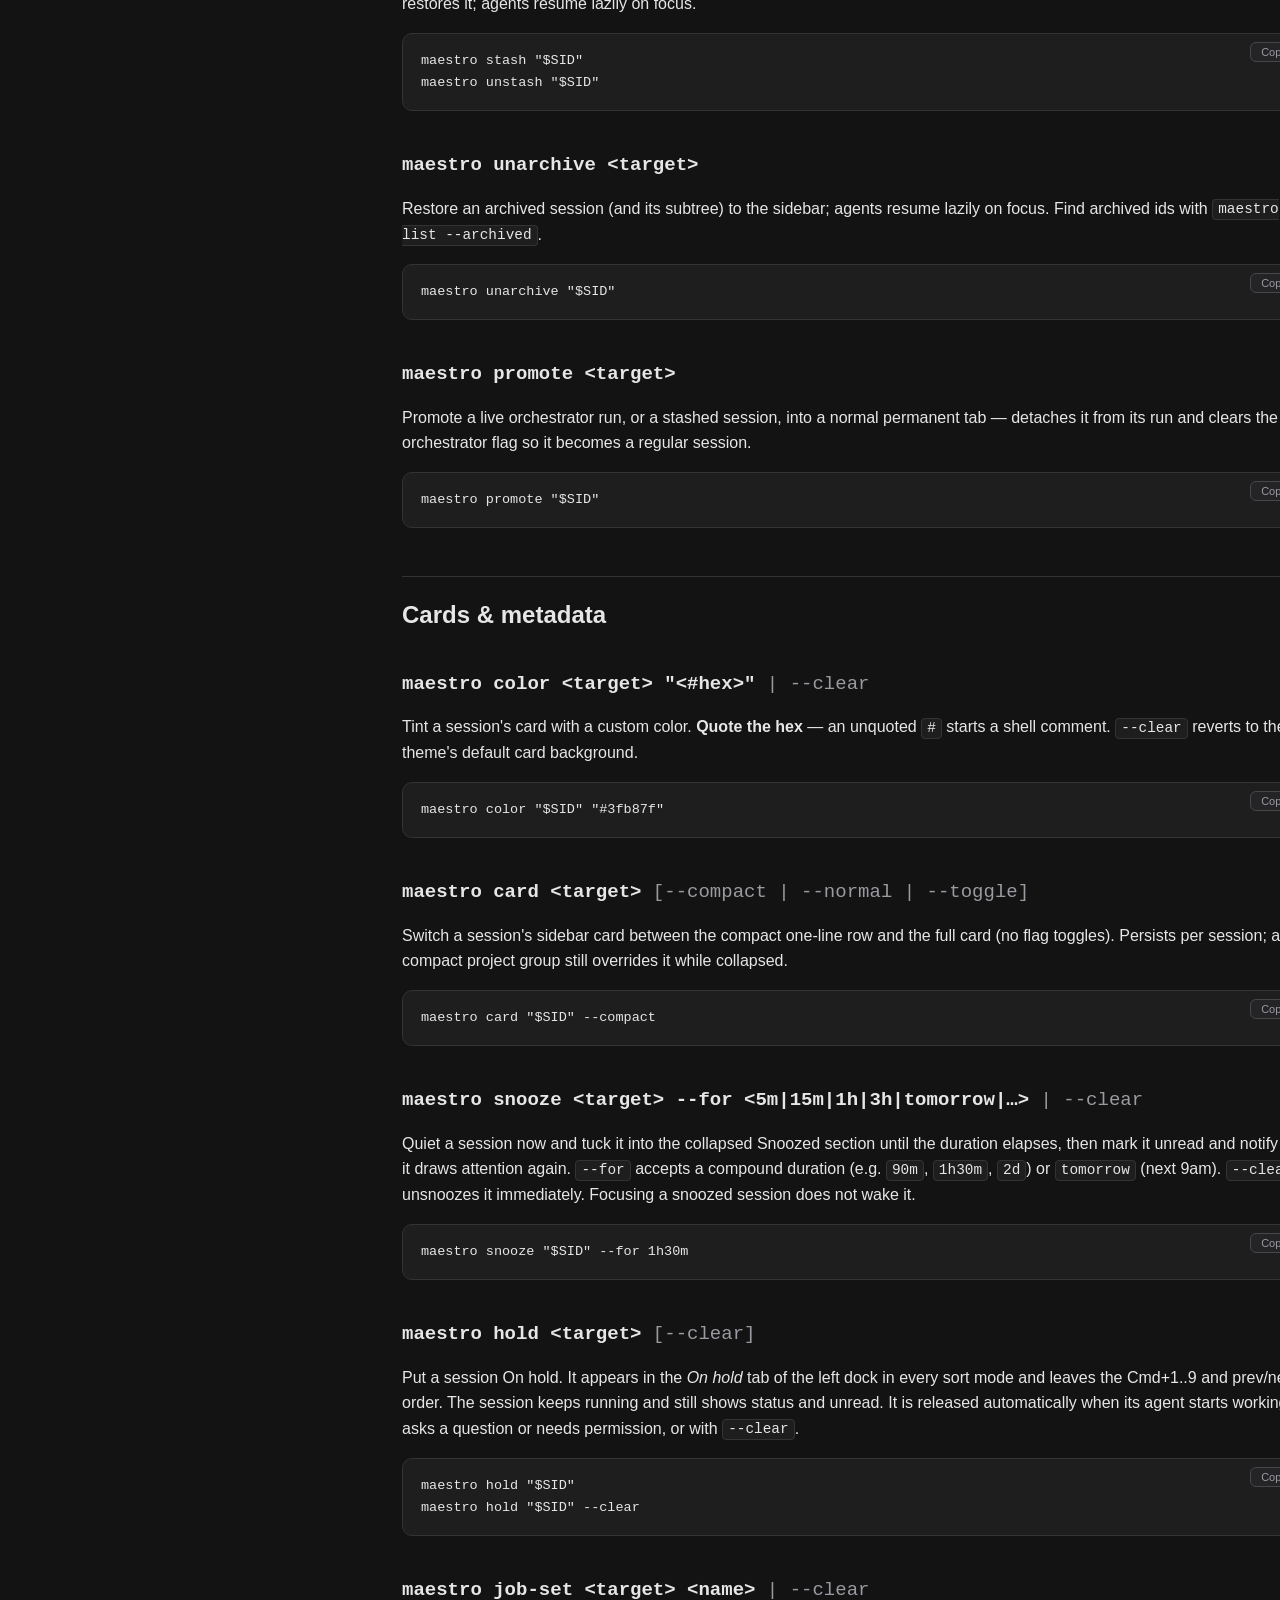
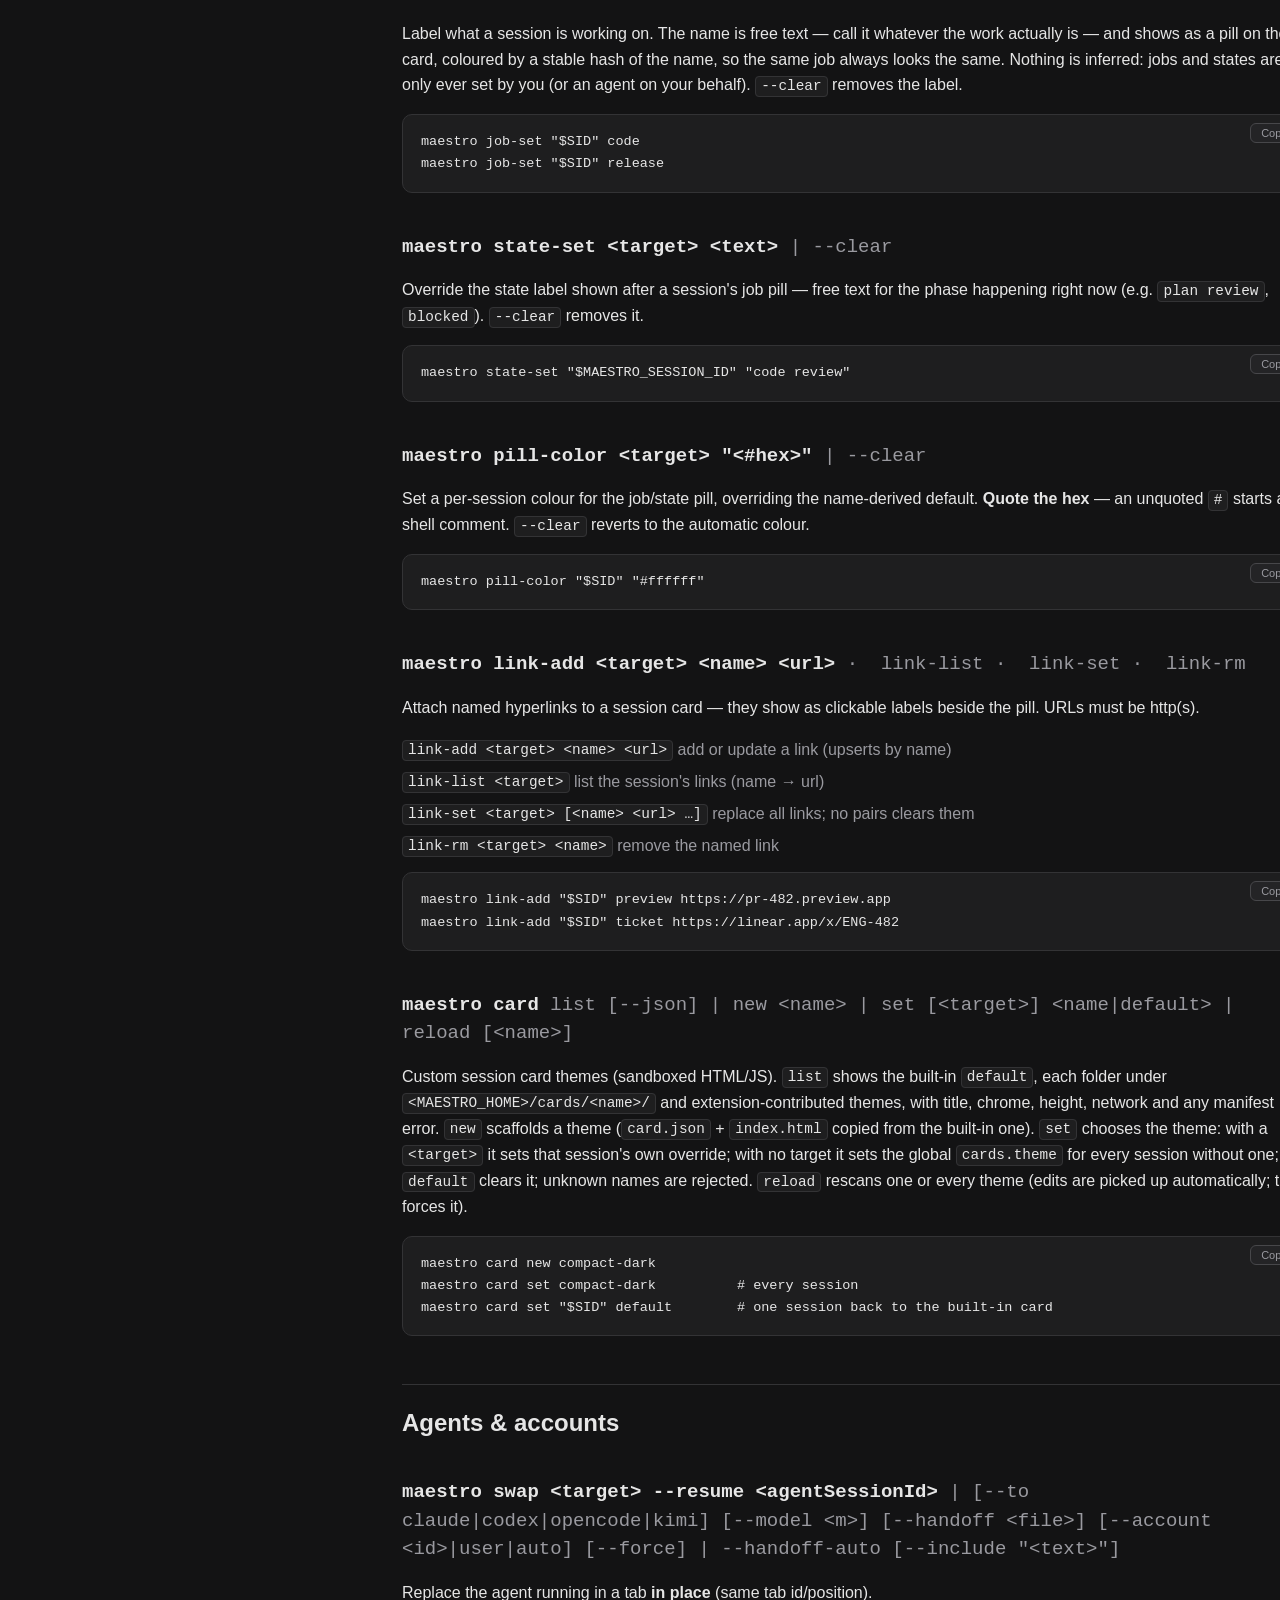
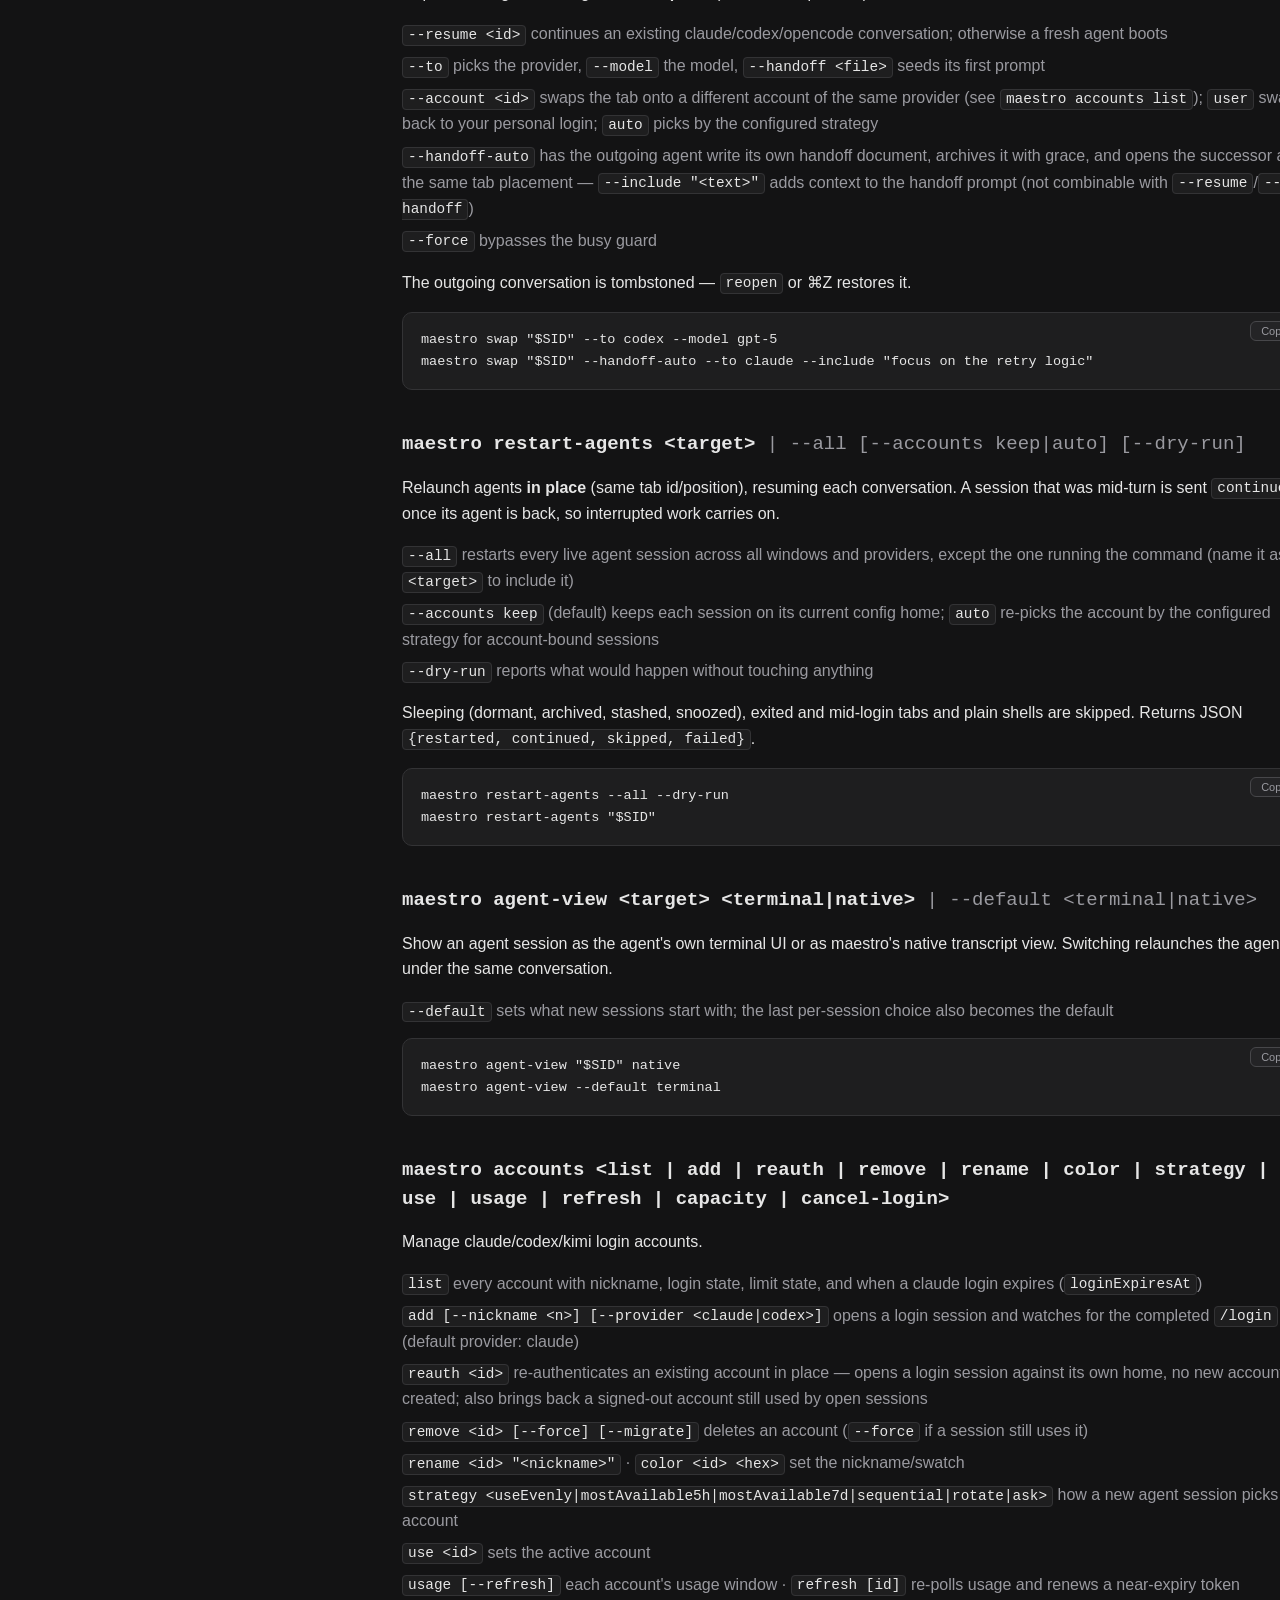
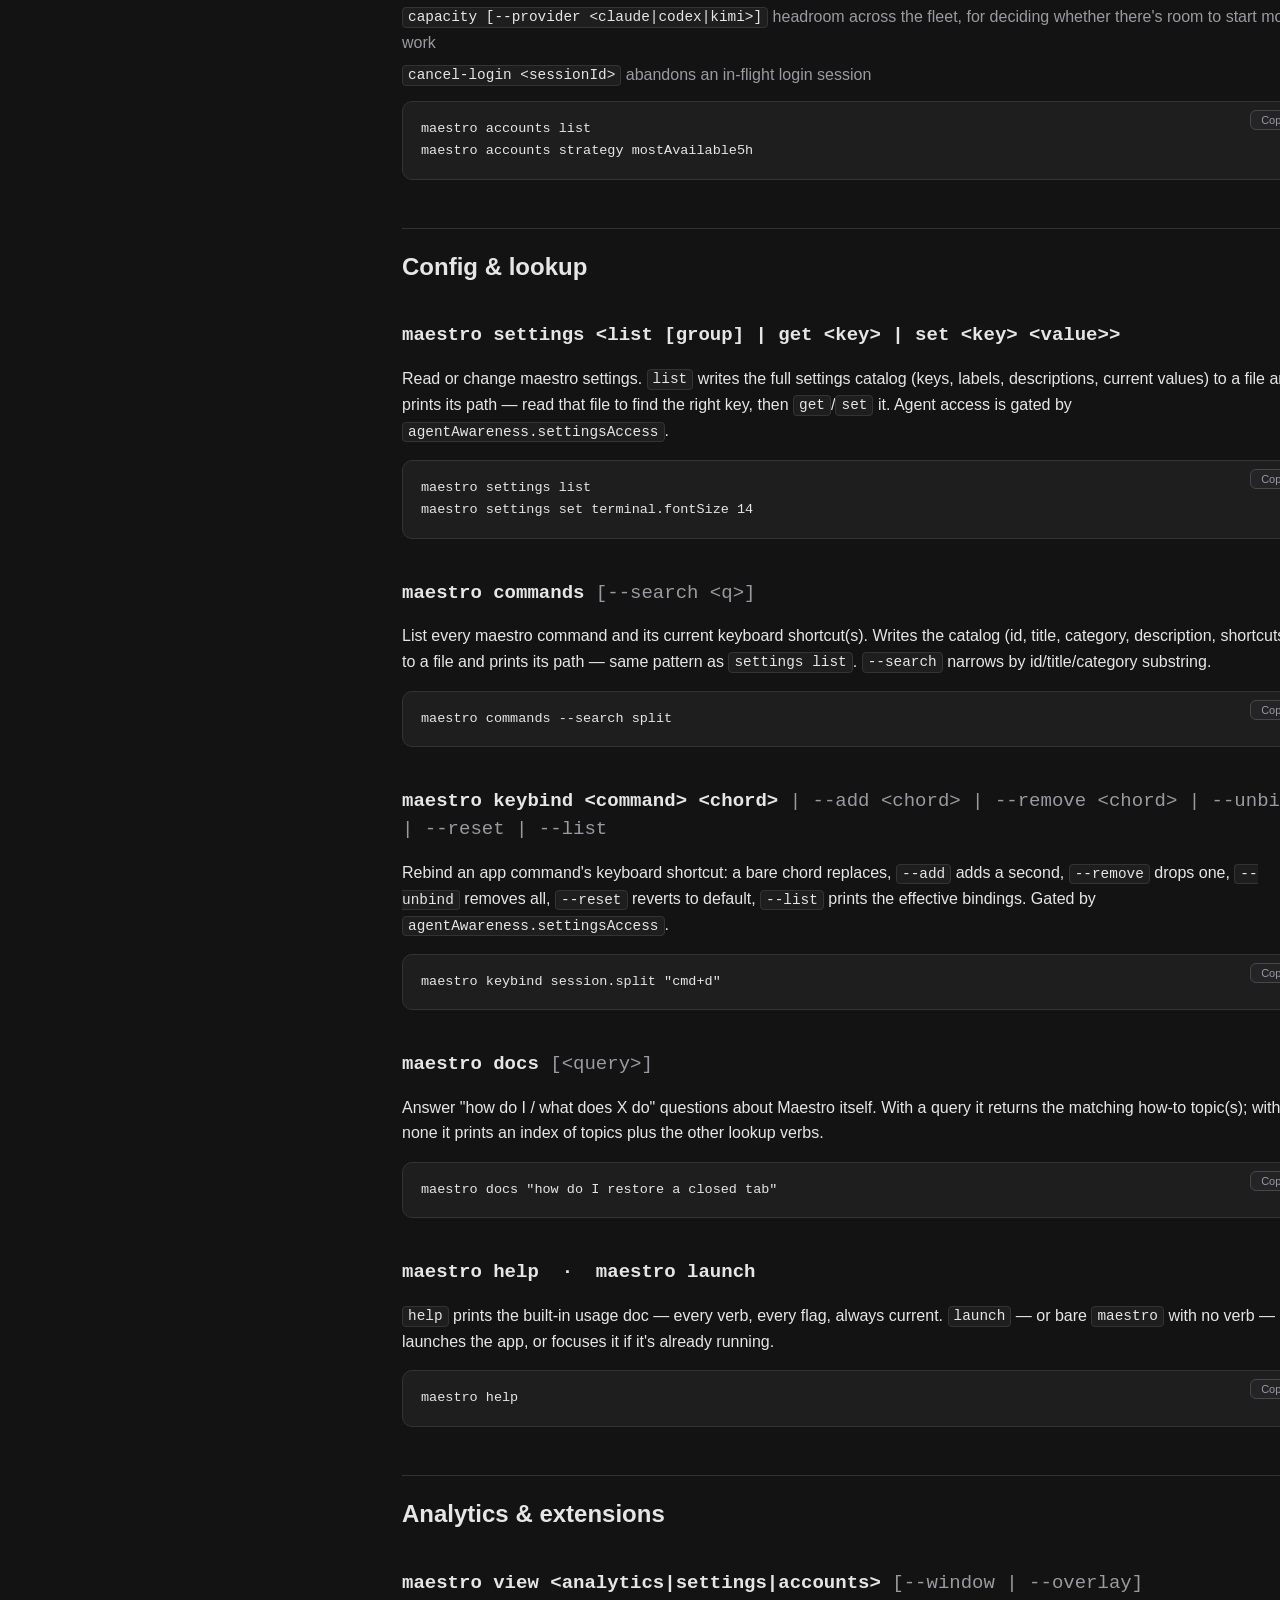
==== commit 6fbb8e91: "docs(site): CLI reference for zoom and widget move (v0.2.43) Co-Authored-By: Claude Sonnet 5.5 <nore" ====
--- a/cli.html
+++ b/cli.html
@@ -46,6 +46,7 @@
         <div class="nav-group">Layout &amp; windows</div>
         <a href="#verb-split">split</a>
         <a href="#verb-detach-pane">detach-pane</a>
+        <a href="#verb-zoom">zoom</a>
         <a href="#verb-panel">panel</a>
         <a href="#verb-layout">layout</a>
         <a href="#verb-widget">widget</a>
@@ -235,6 +236,13 @@
           <pre class="code-block"><code>maestro tab "$MAESTRO_SESSION_ID"</code></pre>
         </div>
 
+        <div class="verb" id="verb-zoom">
+          <h3>maestro zoom &lt;in|out|reset&gt; <span class="opt">[--view &lt;key&gt;] [&lt;target session&gt;]</span></h3>
+          <p>Zoom one dock view by a step (<code>in</code>/<code>out</code>) or back to 100% (<code>reset</code>), like Cmd+= / Cmd+- / Cmd+0 but for a single view. <code>--view</code> takes a view key as in <code>maestro layout show</code> (<code>term:&lt;tabId&gt;</code>, <code>code-editor</code>, …); the default is the target session's active terminal tab.</p>
+          <pre class="code-block"><code>maestro zoom in
+maestro zoom reset --view code-editor</code></pre>
+        </div>
+
         <div class="verb" id="verb-panel">
           <h3>maestro panel &lt;target&gt; <span class="opt">[--url &lt;url&gt;] [--off] [--close-view &lt;id&gt;] [--reopen-view]</span></h3>
           <p>Open the session's side panel — by default a live web preview (the dev-server URL is auto-detected, or set one with <code>--url</code>; each URL gets its own tab). It never steals focus. The panel is tabbed and holds web previews and code-editor views side by side.</p>
@@ -260,10 +268,11 @@
         </div>
 
         <div class="verb" id="verb-widget">
-          <h3>maestro widget <span class="opt">list | show | hide | layout | data | new | reload</span></h3>
+          <h3>maestro widget <span class="opt">list | show | hide | move | layout | data | new | reload</span></h3>
           <p>Panel widgets are HTML pages (a folder under <code>&lt;MAESTRO_HOME&gt;/widgets/&lt;name&gt;/</code>) shown as cards on a session's Widgets board, with live per-session data.</p>
           <ul class="flags">
             <li><code>show [&lt;target&gt;] &lt;name&gt;</code> / <code>hide</code> add or remove a card</li>
+            <li><code>move [&lt;target&gt;] &lt;name&gt; --to &lt;left|right|bottom|center|center:&lt;i.j&gt;|main&gt;</code> pulls one widget out of the board into its own dock tab at that zone; <code>--to main</code> returns it</li>
             <li><code>layout [&lt;target&gt;] [--set &lt;json|file|-&gt;]</code> prints or replaces the board</li>
             <li><code>data [&lt;target&gt;] &lt;name&gt; --set k=v</code> pushes data the page receives via <code>maestro.onData</code></li>
             <li><code>new &lt;name&gt;</code> scaffolds a widget; <code>reload</code> rescans</li>
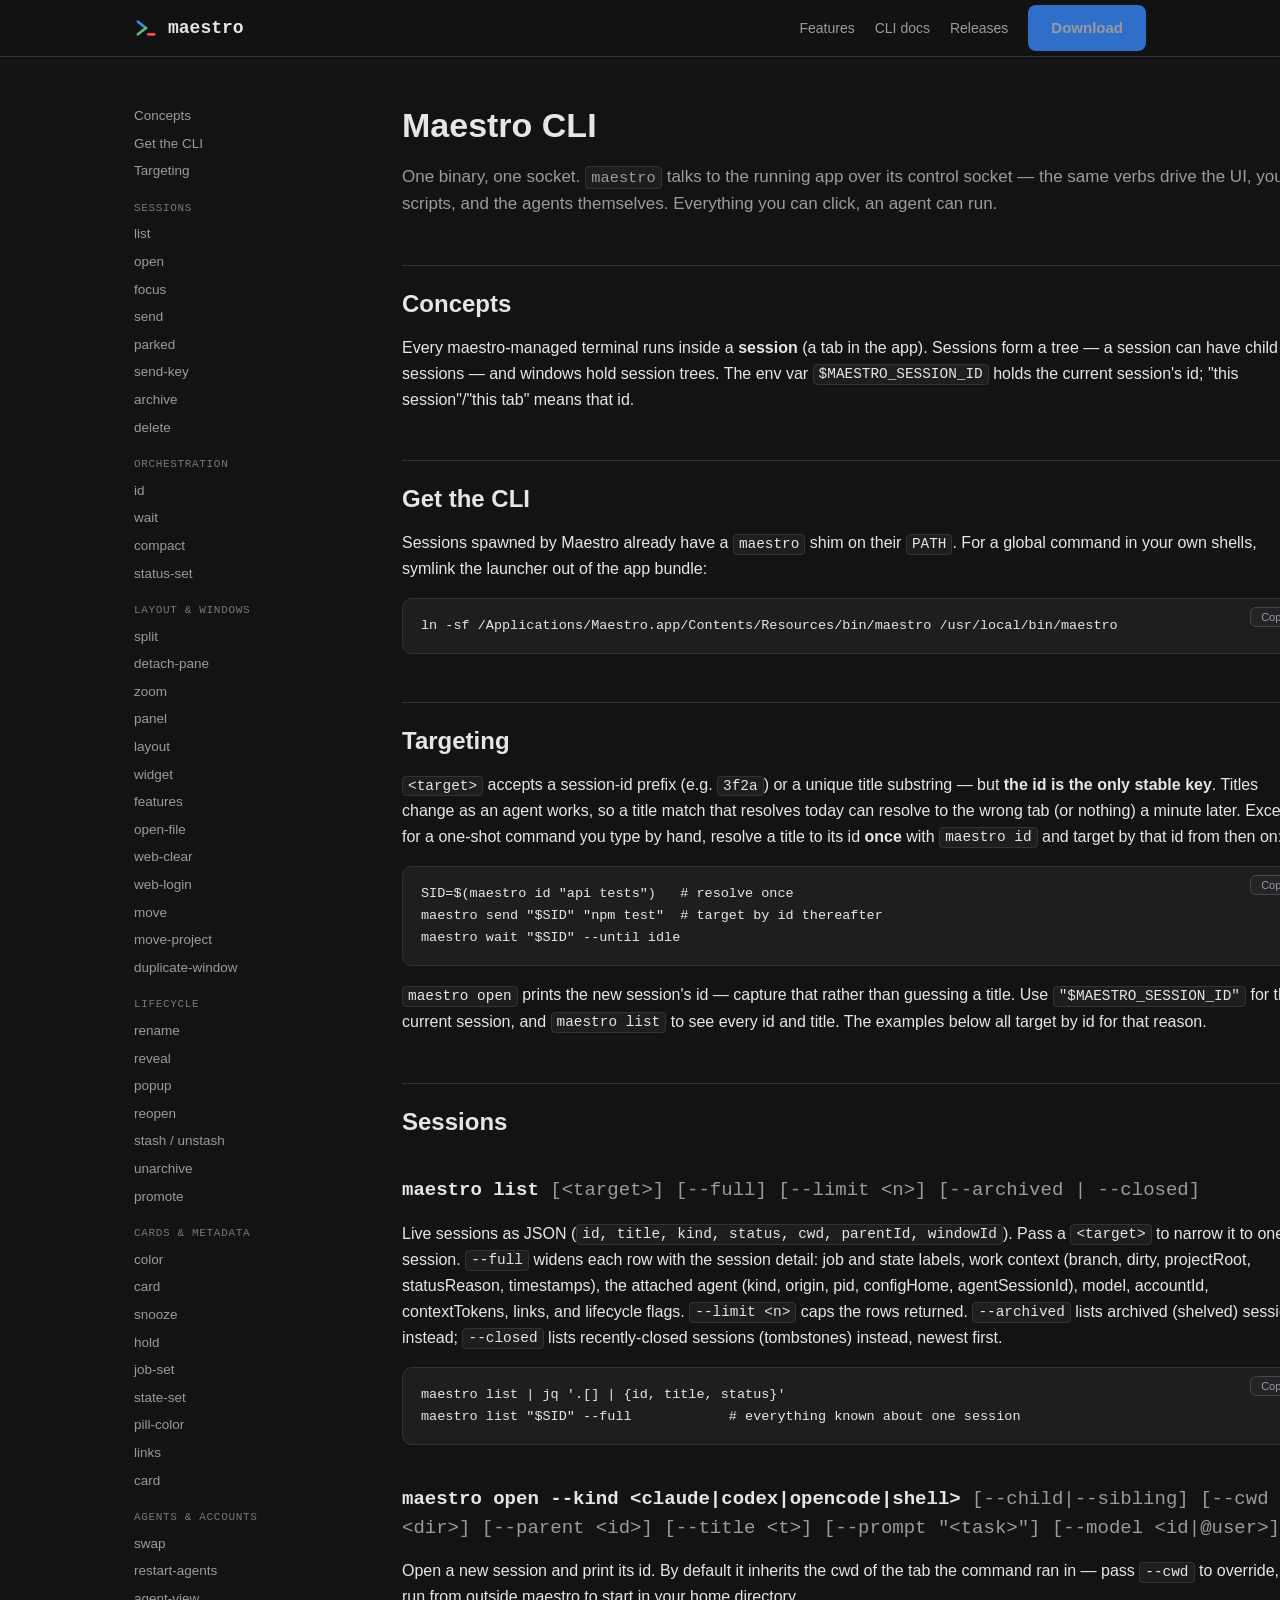
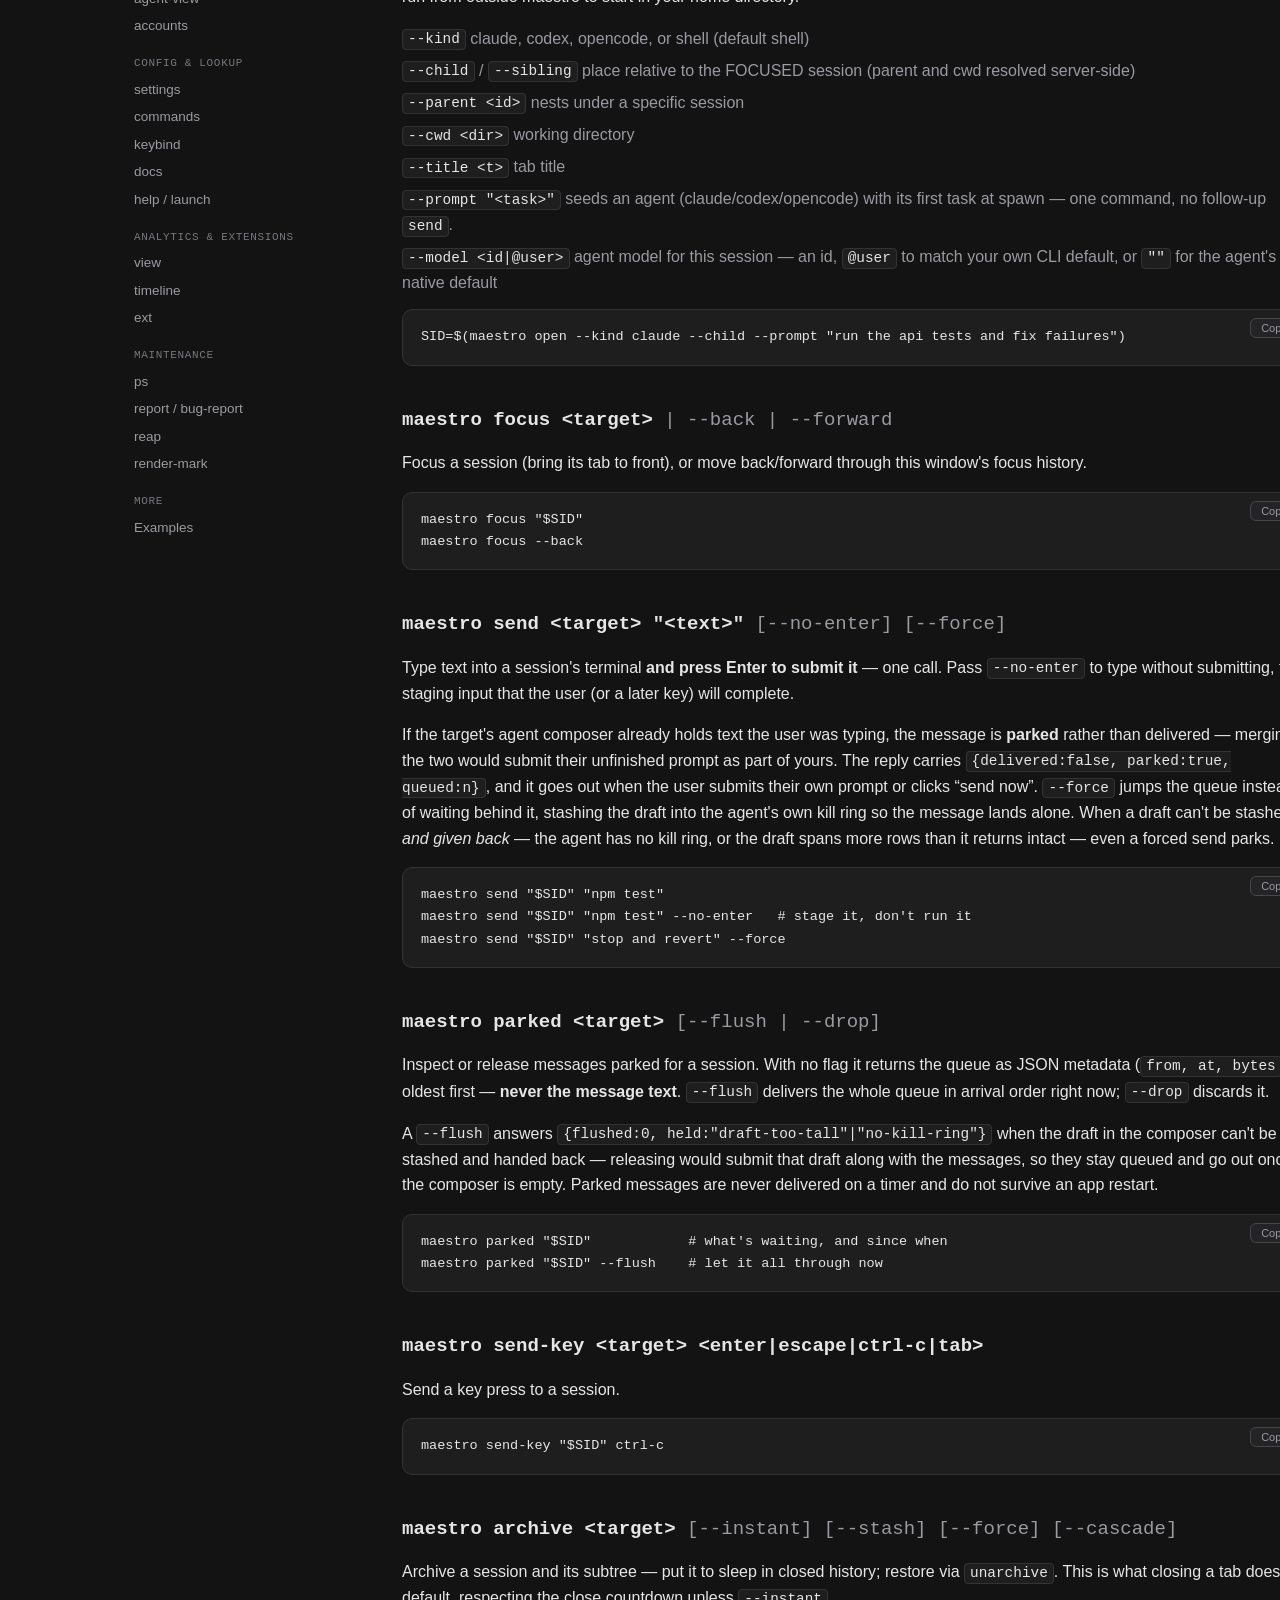
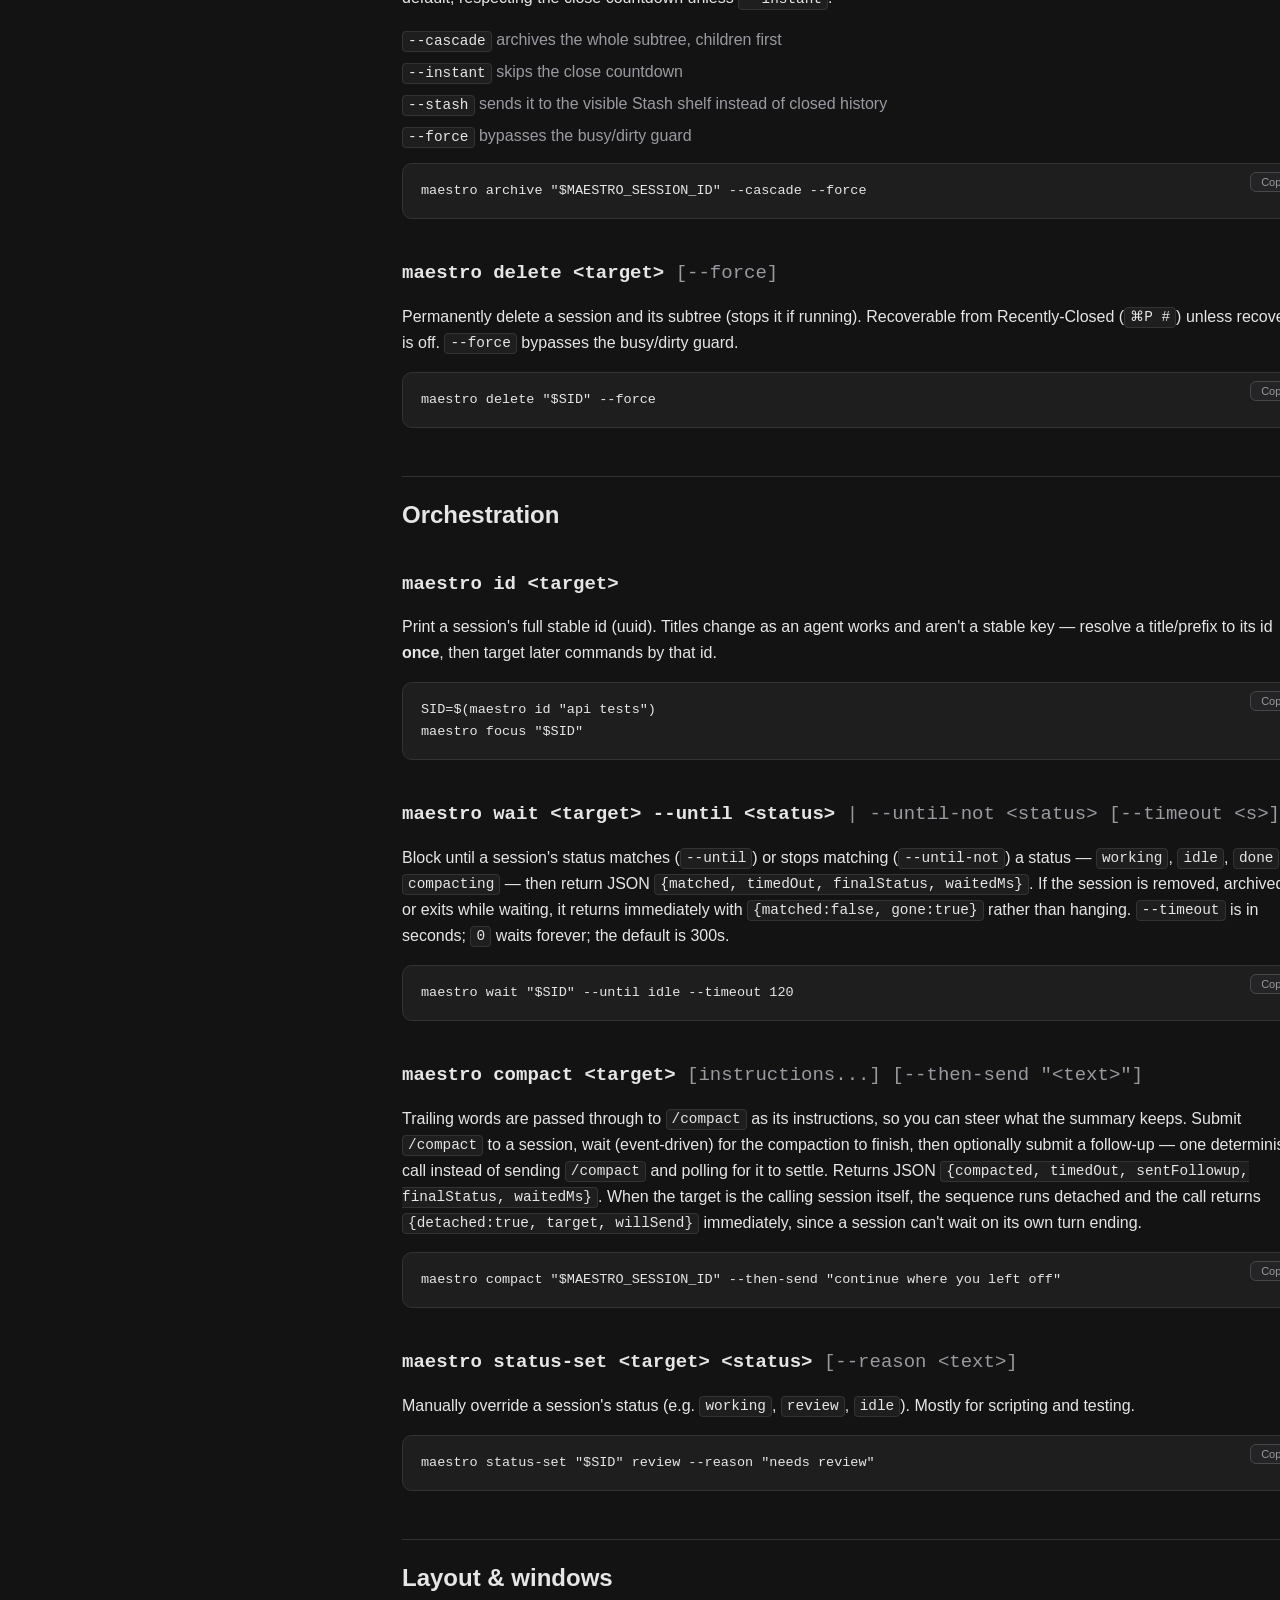
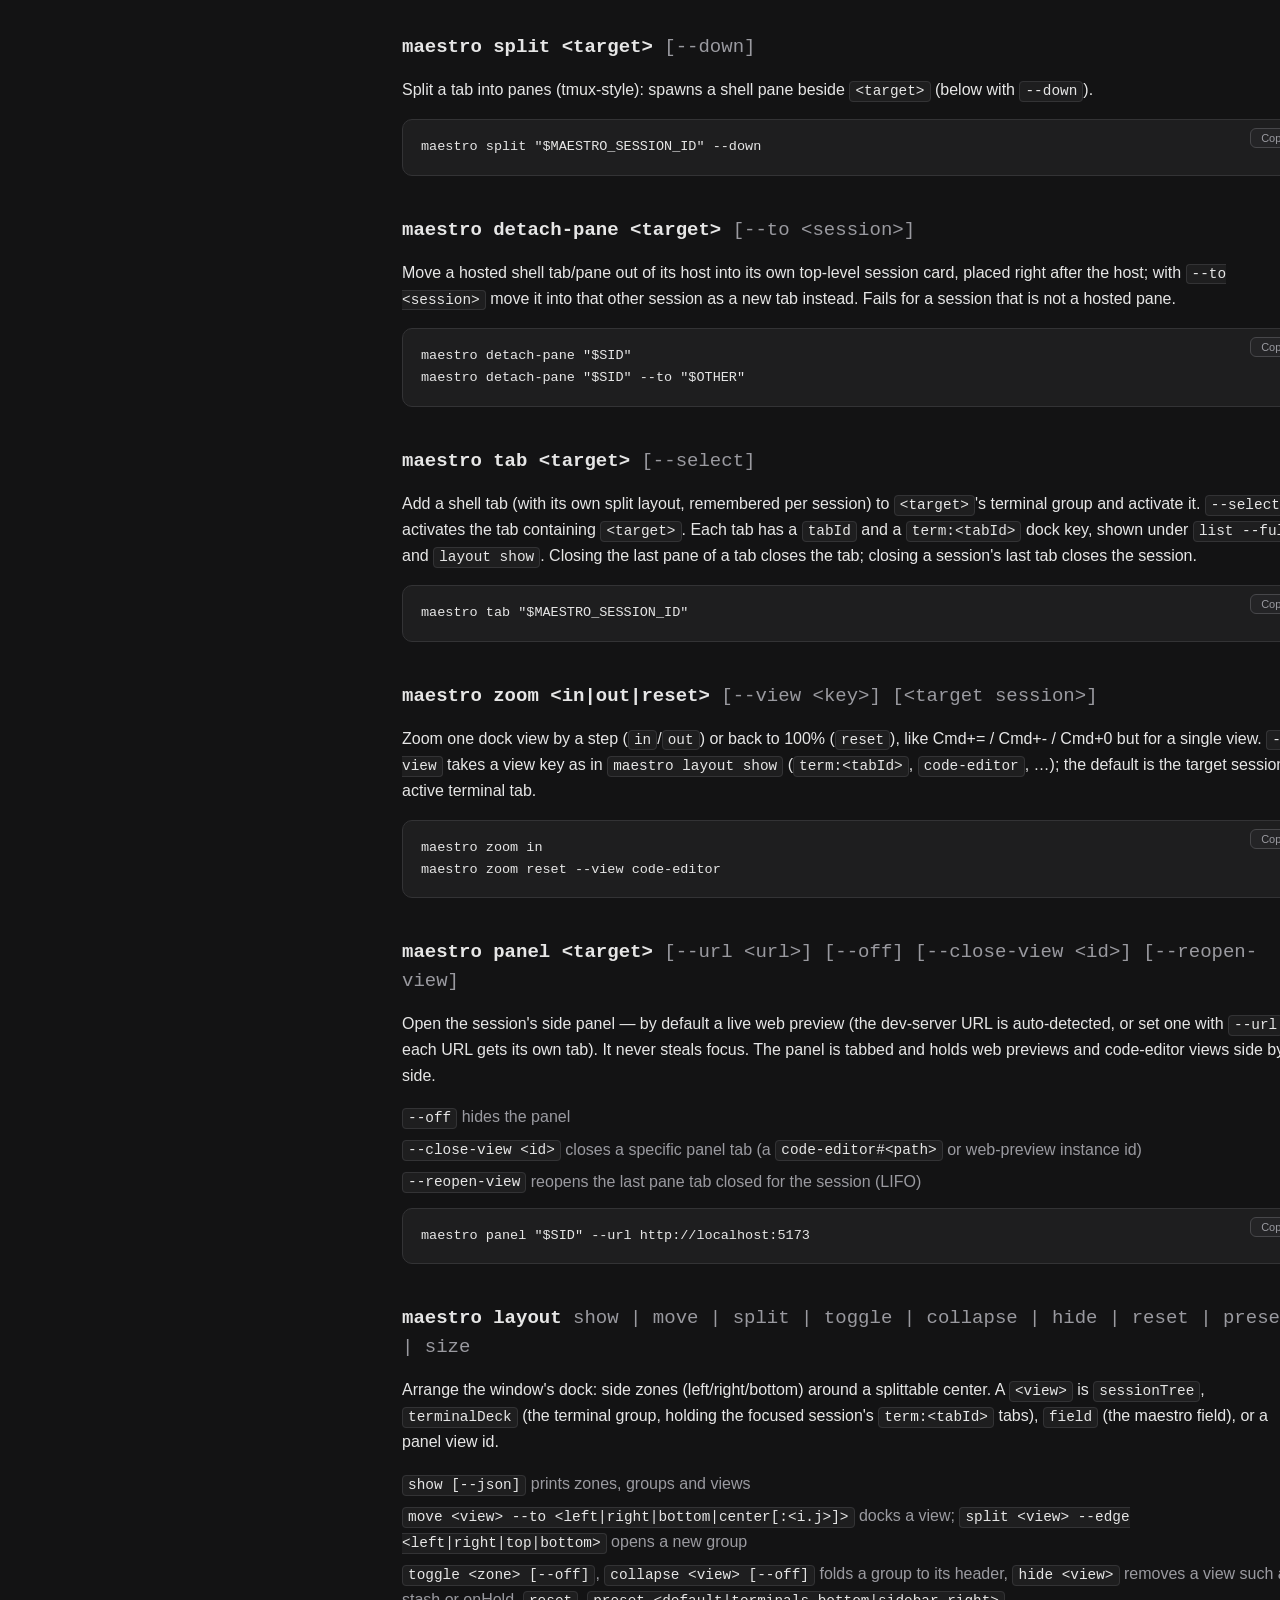
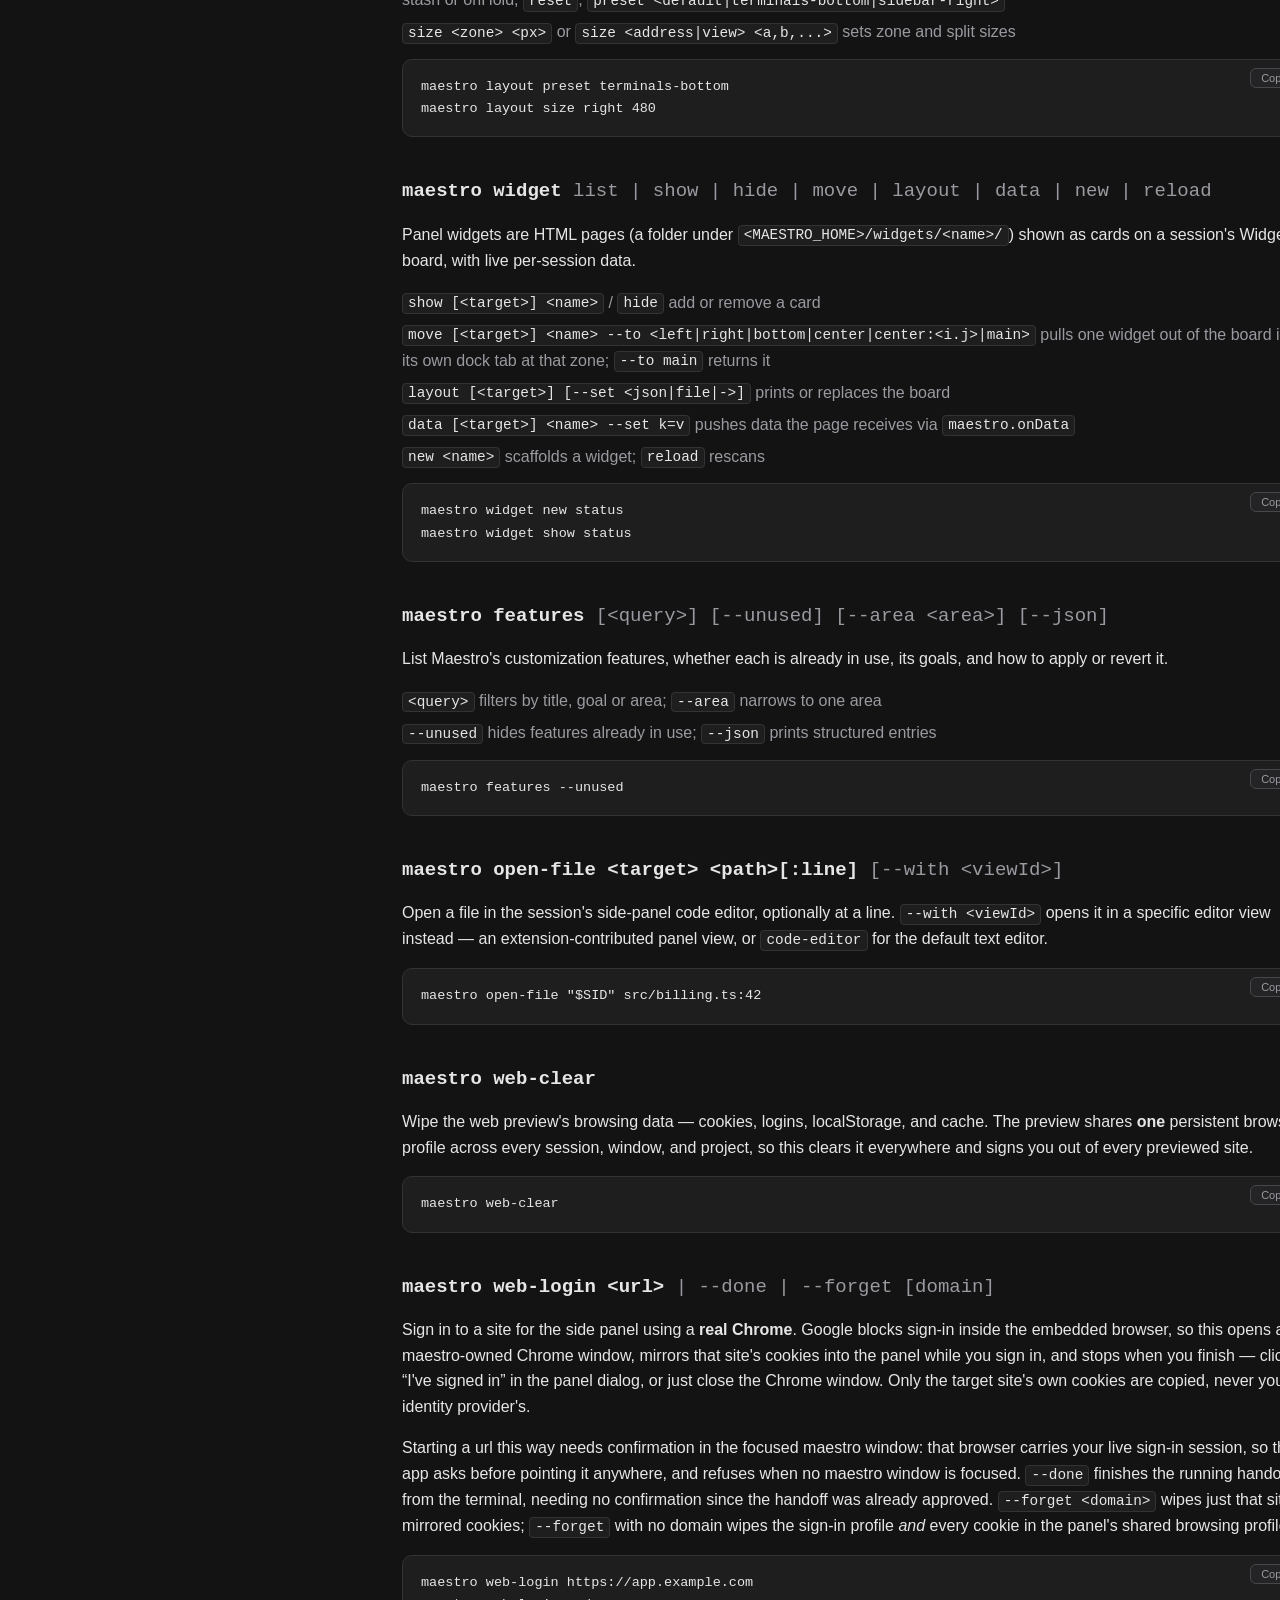
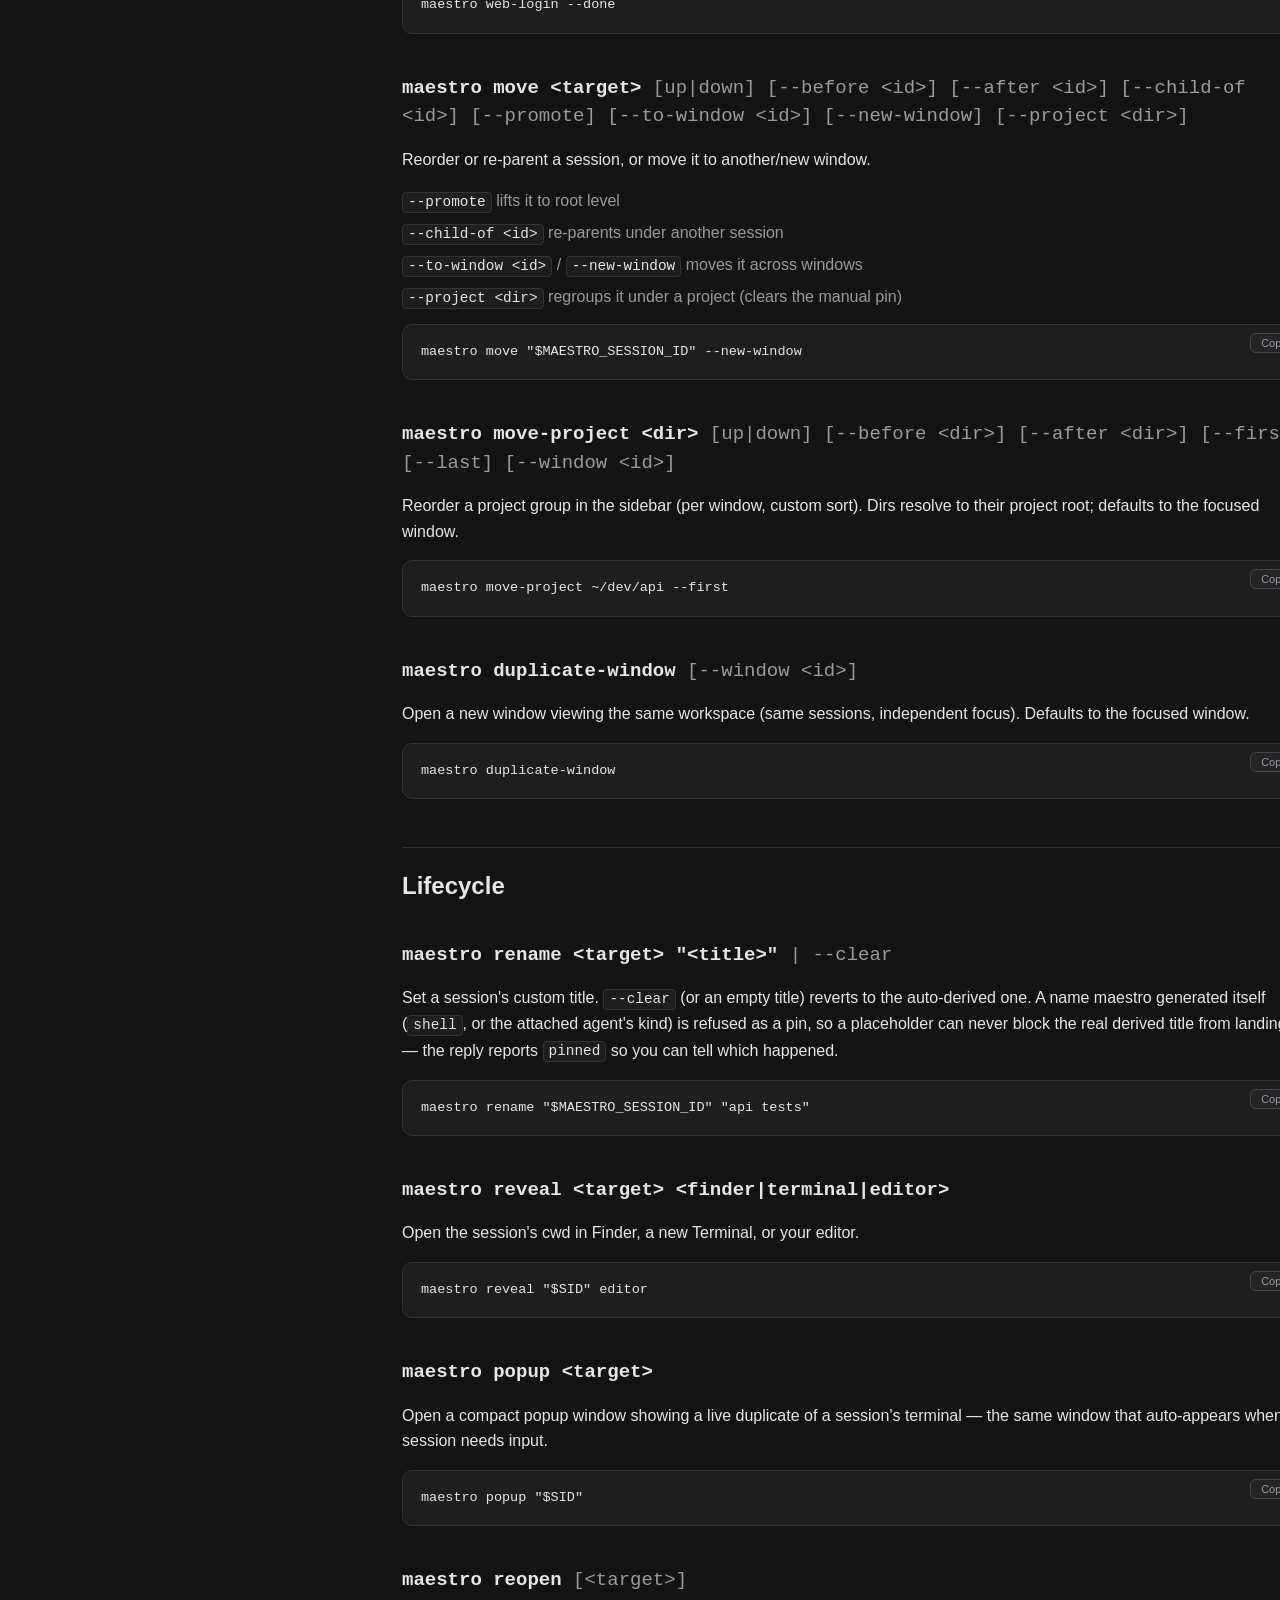
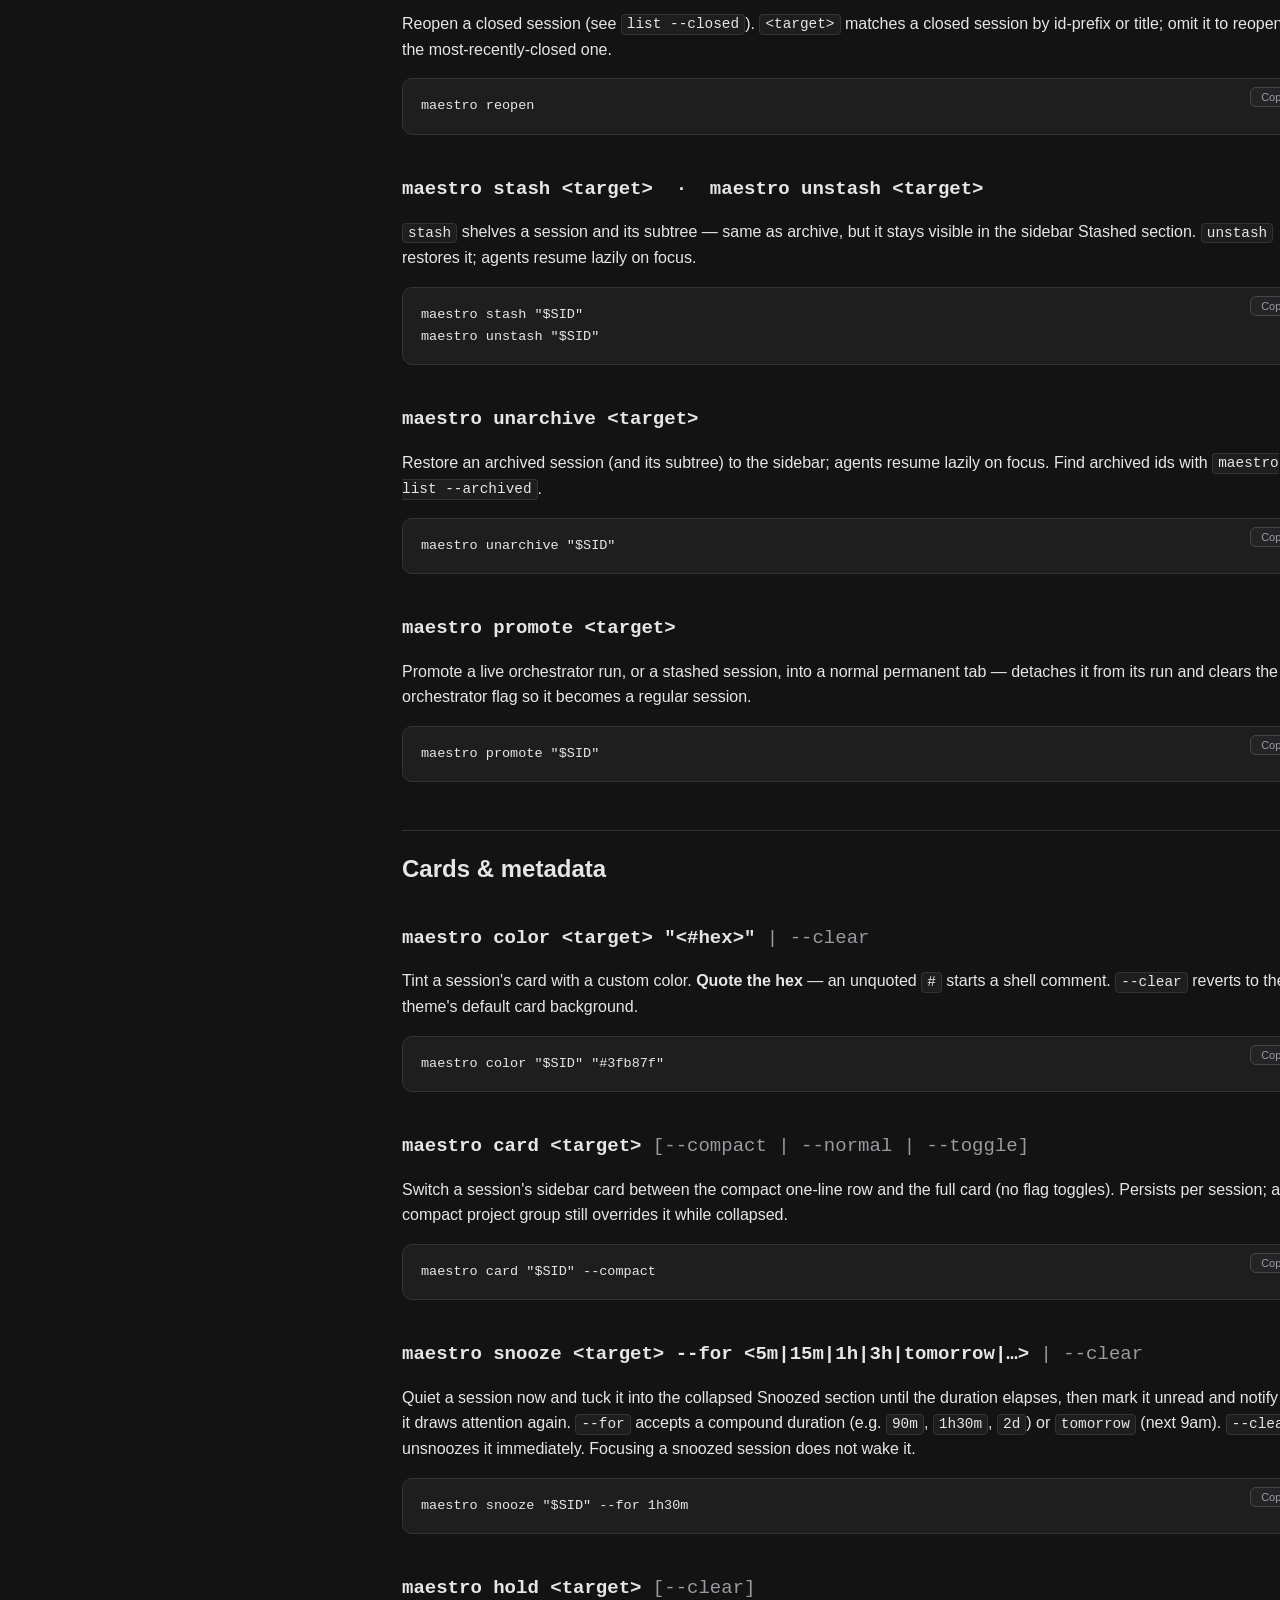
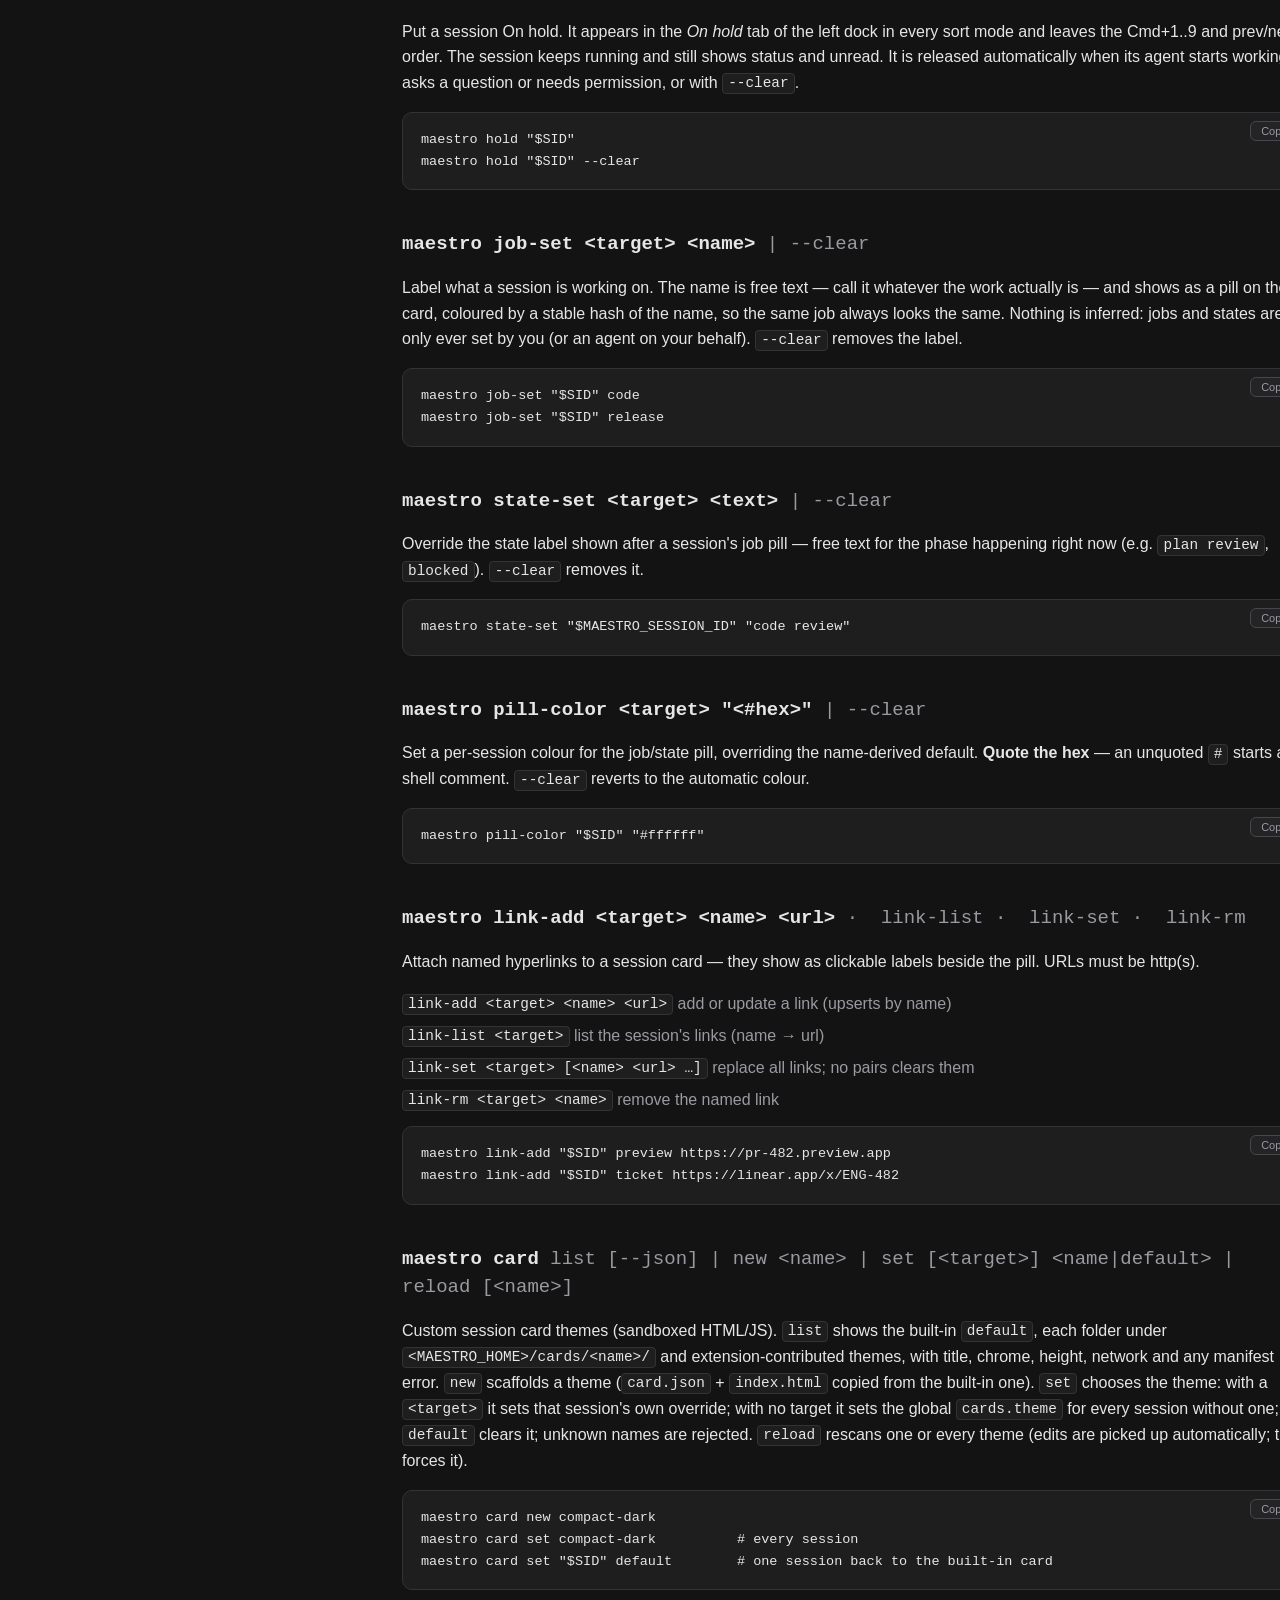
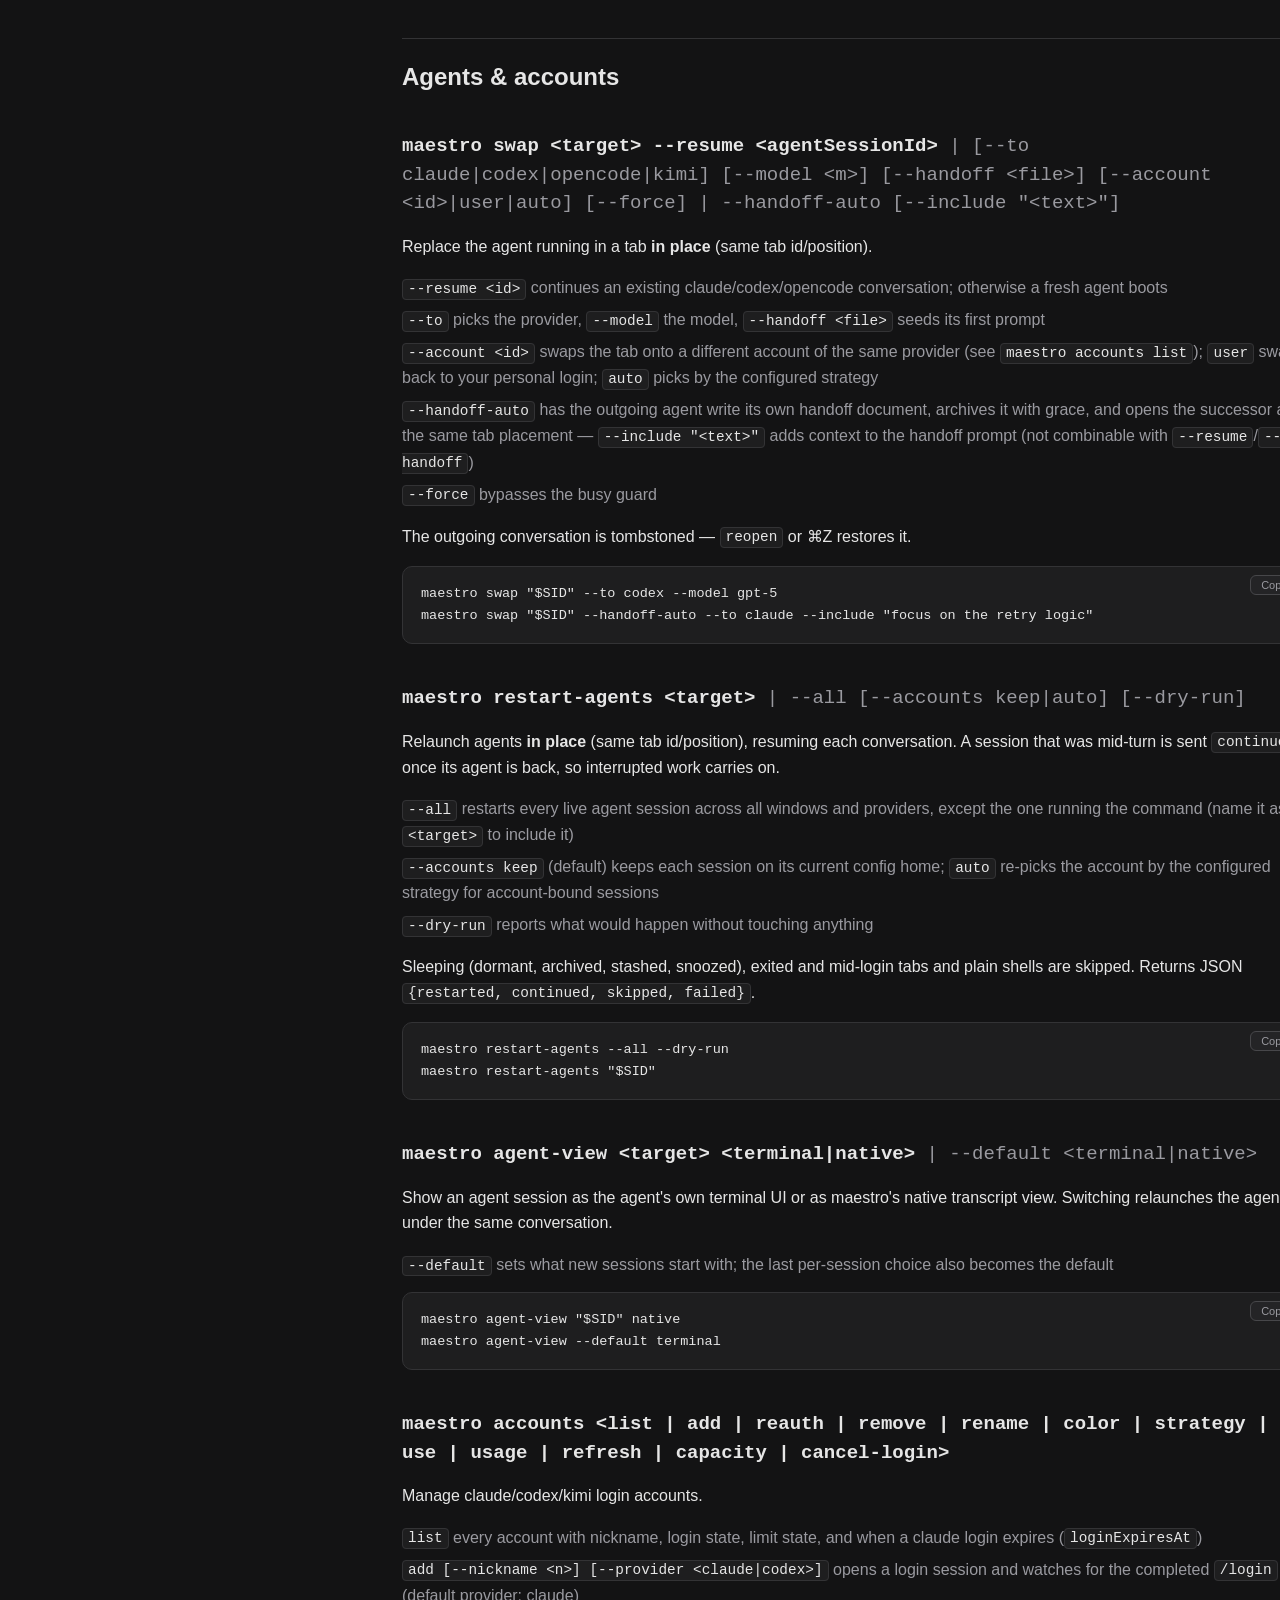
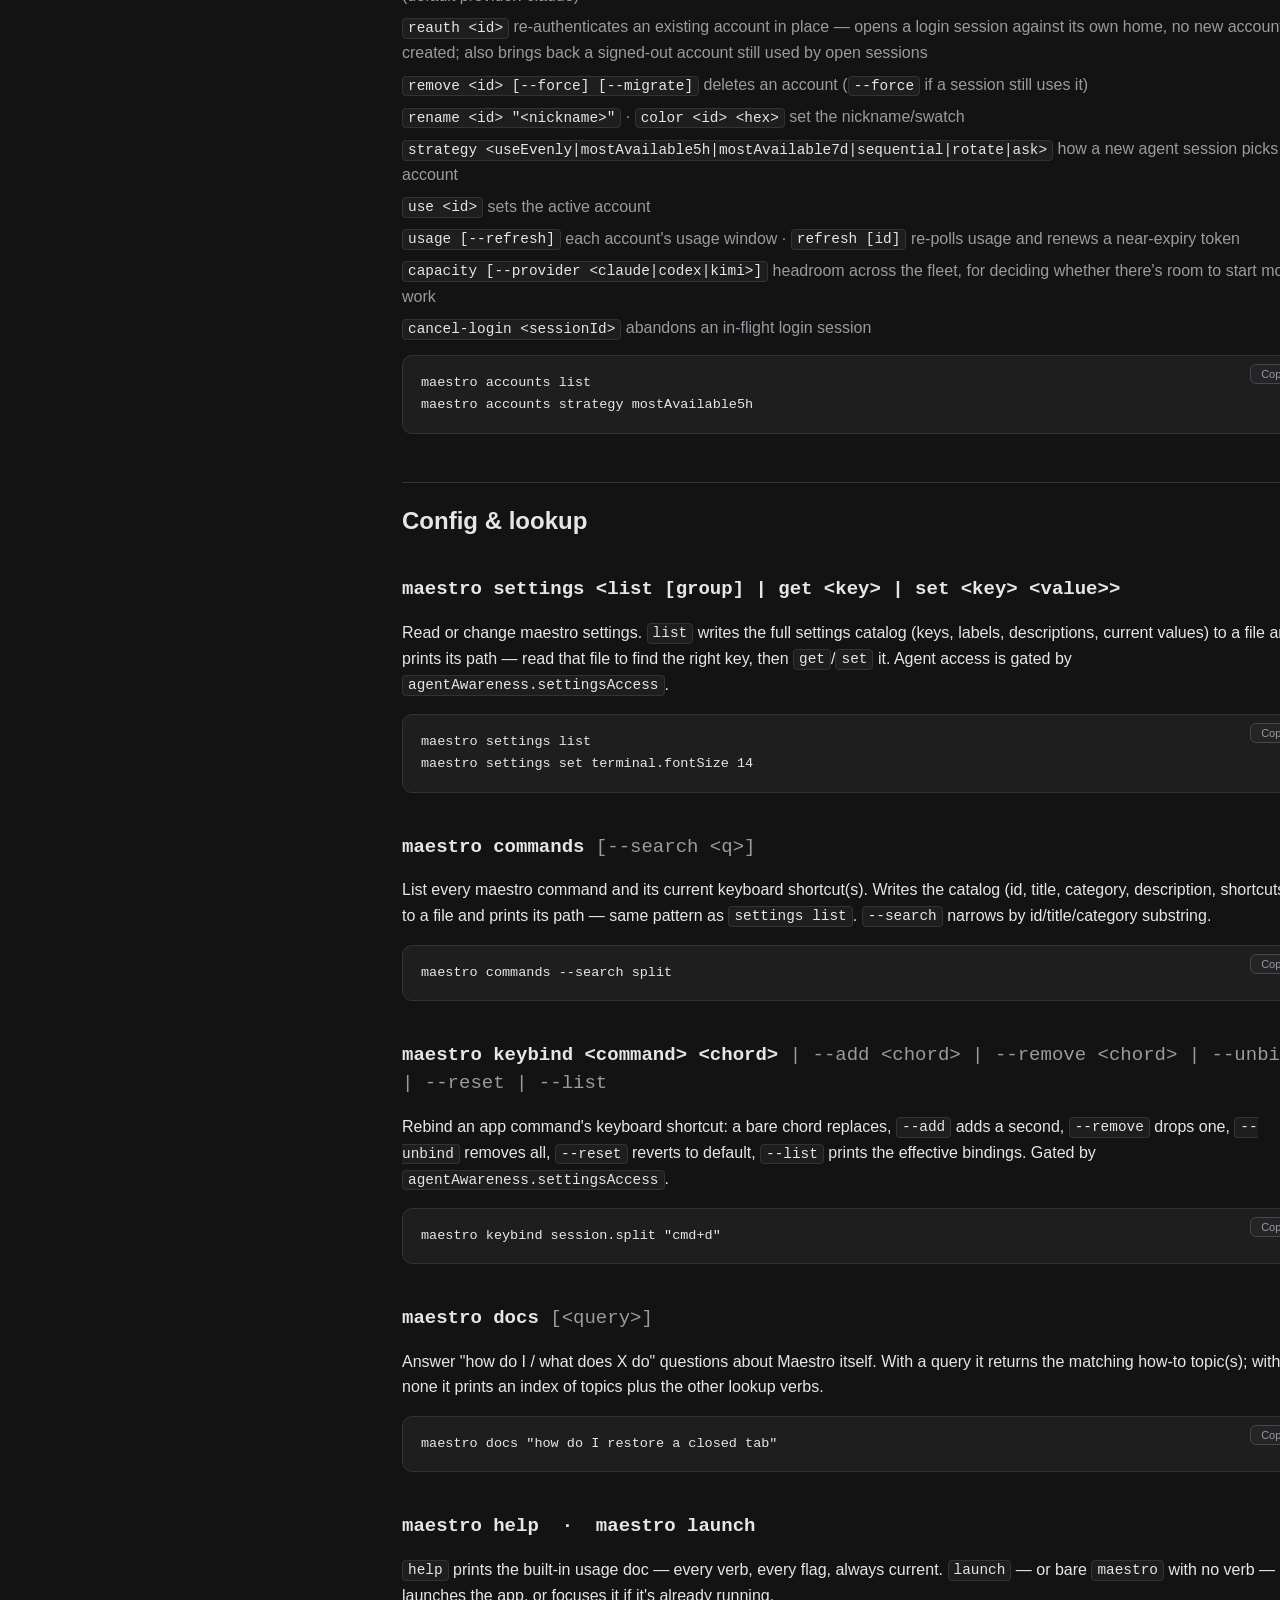
==== commit 3affda77: "docs(site): CLI reference for features verb (v0.2.44) Co-Authored-By: Claude Sonnet 5.5 <noreply@ant" ====
--- a/cli.html
+++ b/cli.html
@@ -50,6 +50,7 @@
         <a href="#verb-panel">panel</a>
         <a href="#verb-layout">layout</a>
         <a href="#verb-widget">widget</a>
+        <a href="#verb-features">features</a>
         <a href="#verb-open-file">open-file</a>
         <a href="#verb-web-clear">web-clear</a>
         <a href="#verb-web-login">web-login</a>
@@ -281,6 +282,16 @@
 maestro widget show status</code></pre>
         </div>
 
+        <div class="verb" id="verb-features">
+          <h3>maestro features <span class="opt">[&lt;query&gt;] [--unused] [--area &lt;area&gt;] [--json]</span></h3>
+          <p>List Maestro's customization features, whether each is already in use, its goals, and how to apply or revert it.</p>
+          <ul class="flags">
+            <li><code>&lt;query&gt;</code> filters by title, goal or area; <code>--area</code> narrows to one area</li>
+            <li><code>--unused</code> hides features already in use; <code>--json</code> prints structured entries</li>
+          </ul>
+          <pre class="code-block"><code>maestro features --unused</code></pre>
+        </div>
+
         <div class="verb" id="verb-open-file">
           <h3>maestro open-file &lt;target&gt; &lt;path&gt;[:line] <span class="opt">[--with &lt;viewId&gt;]</span></h3>
           <p>Open a file in the session's side-panel code editor, optionally at a line. <code>--with &lt;viewId&gt;</code> opens it in a specific editor view instead — an extension-contributed panel view, or <code>code-editor</code> for the default text editor.</p>
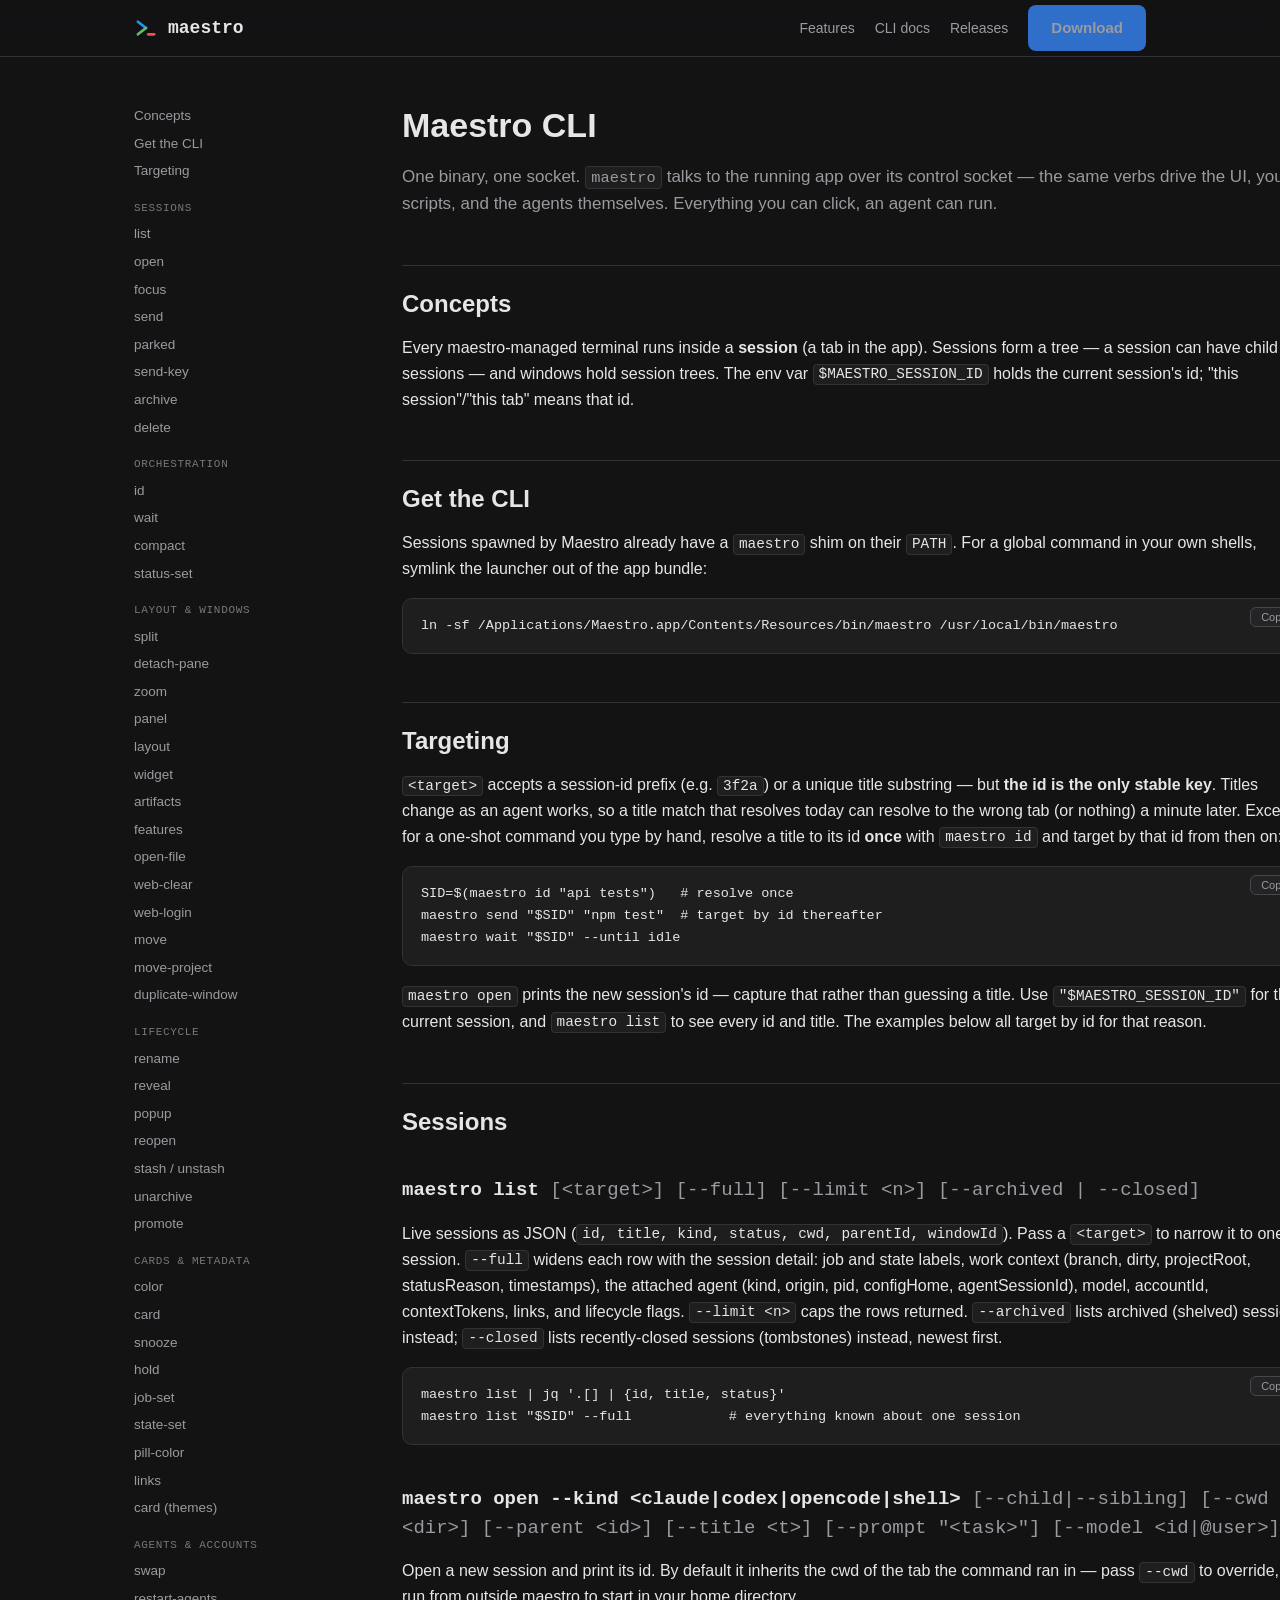
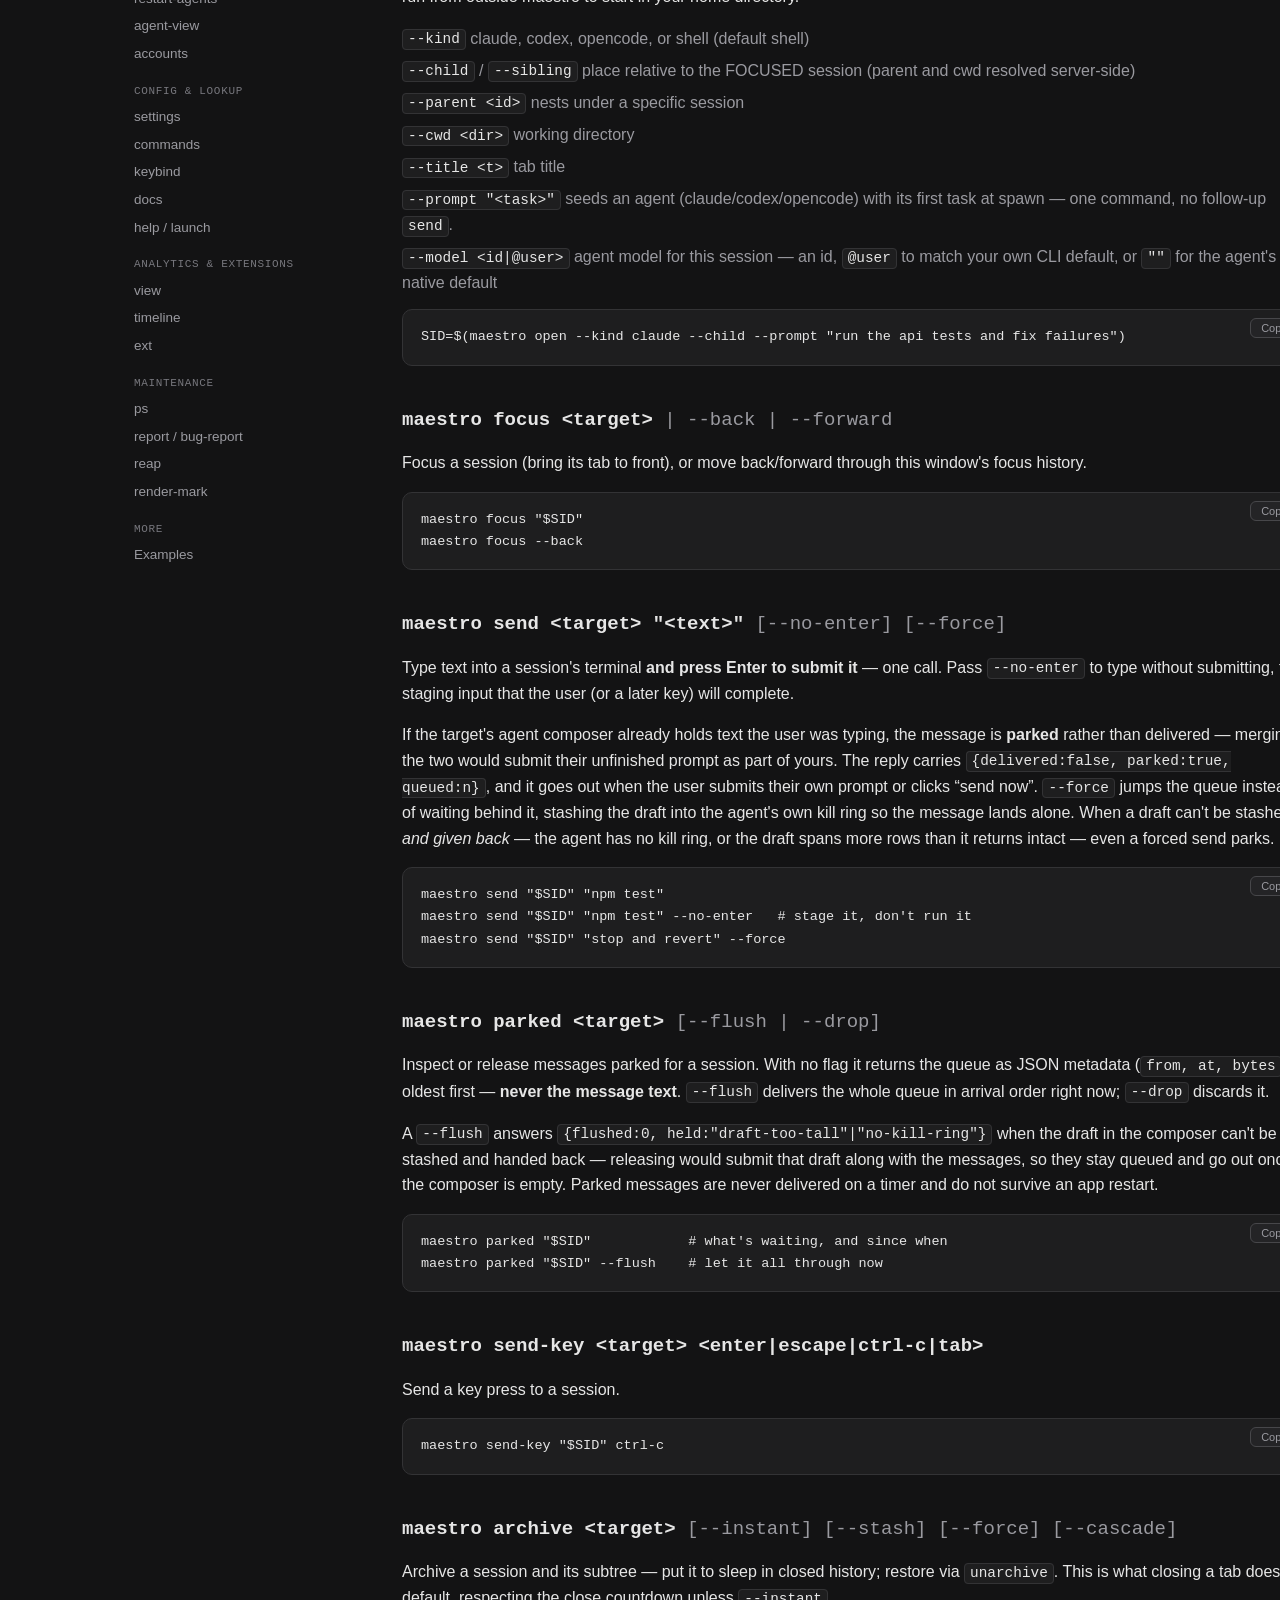
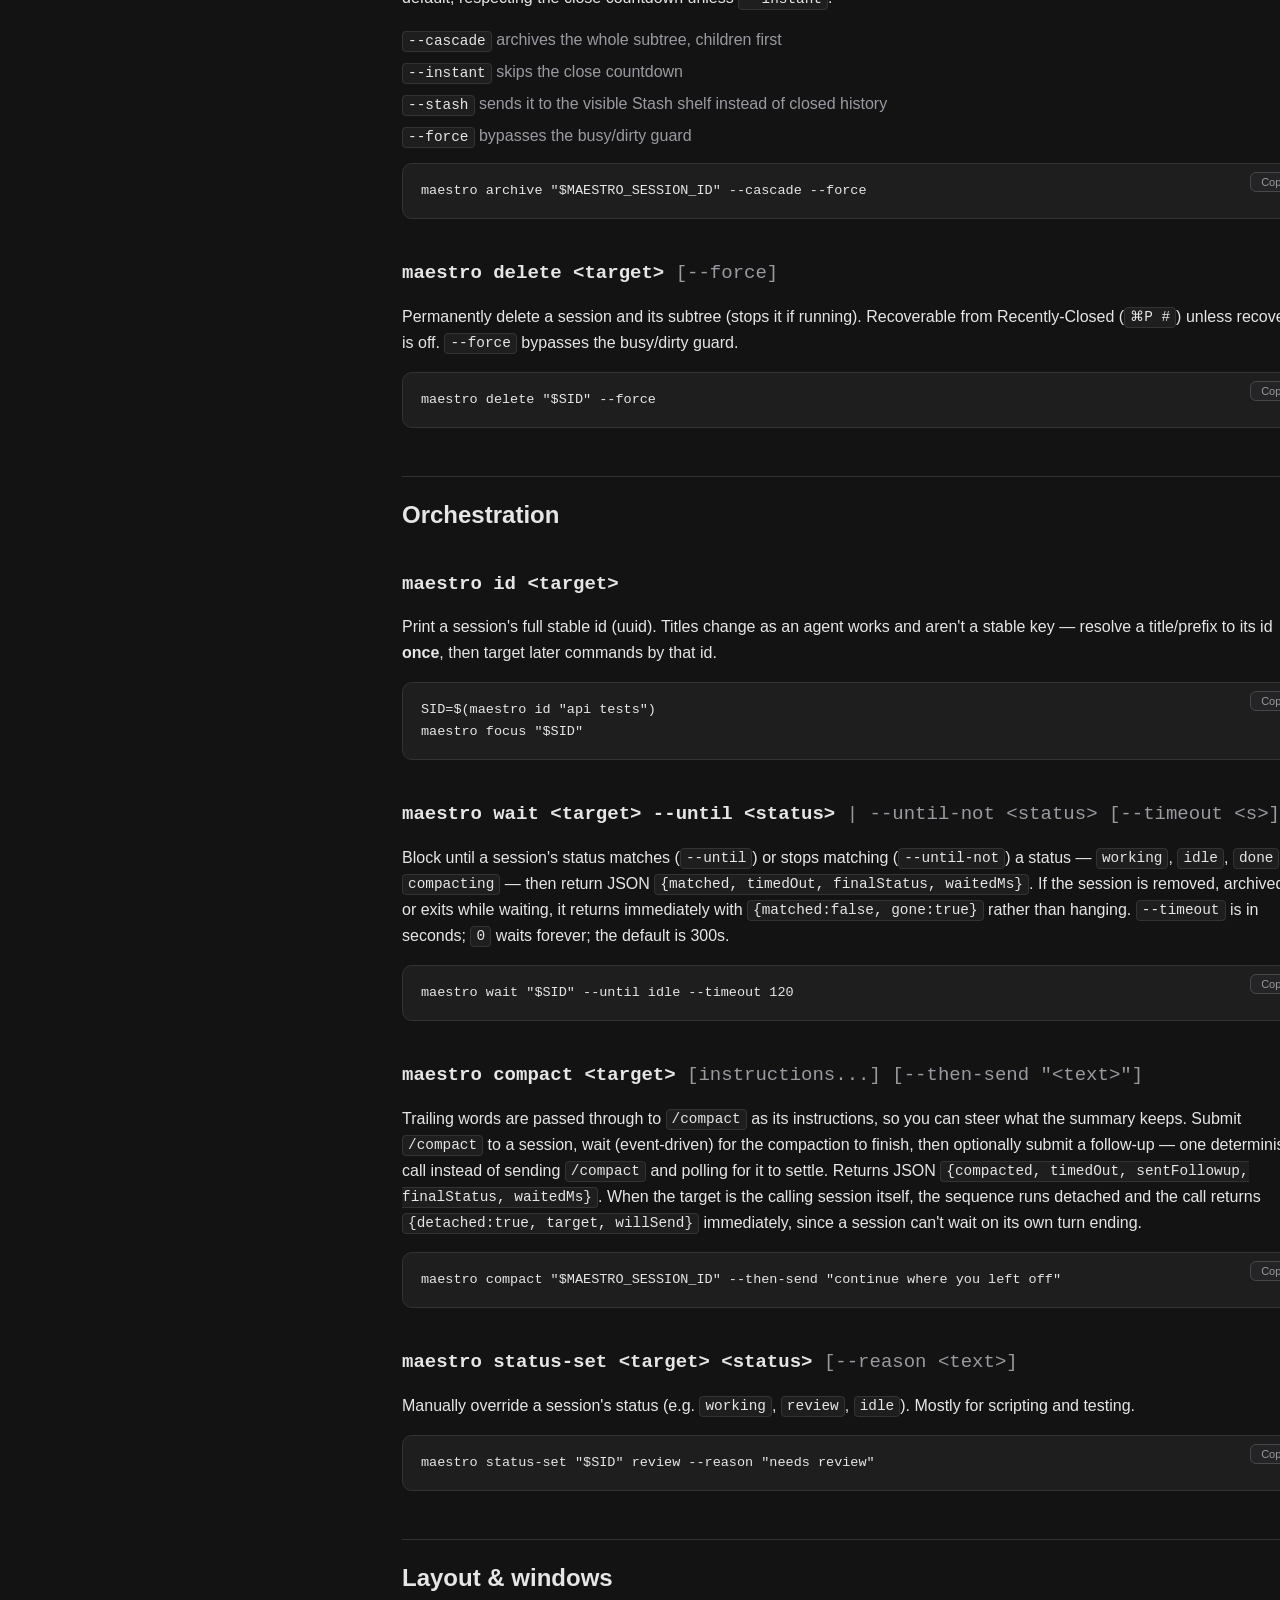
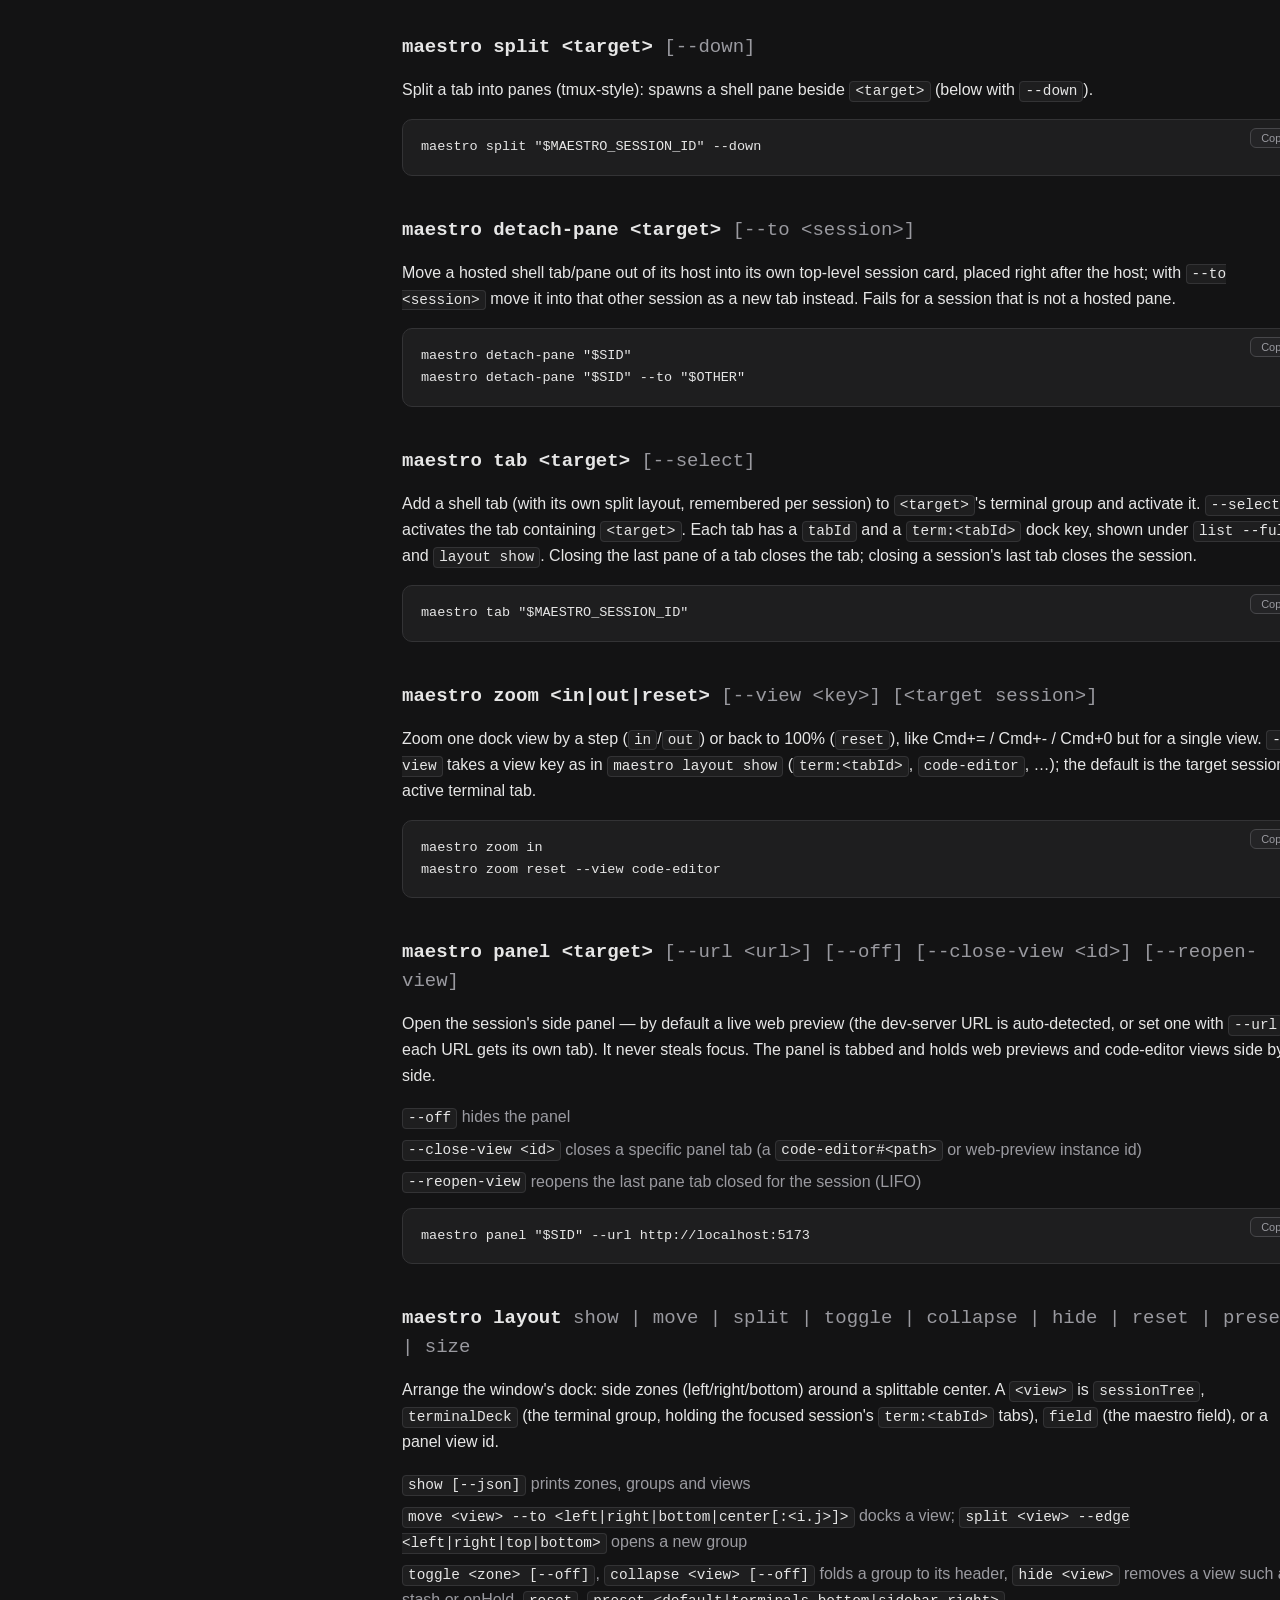
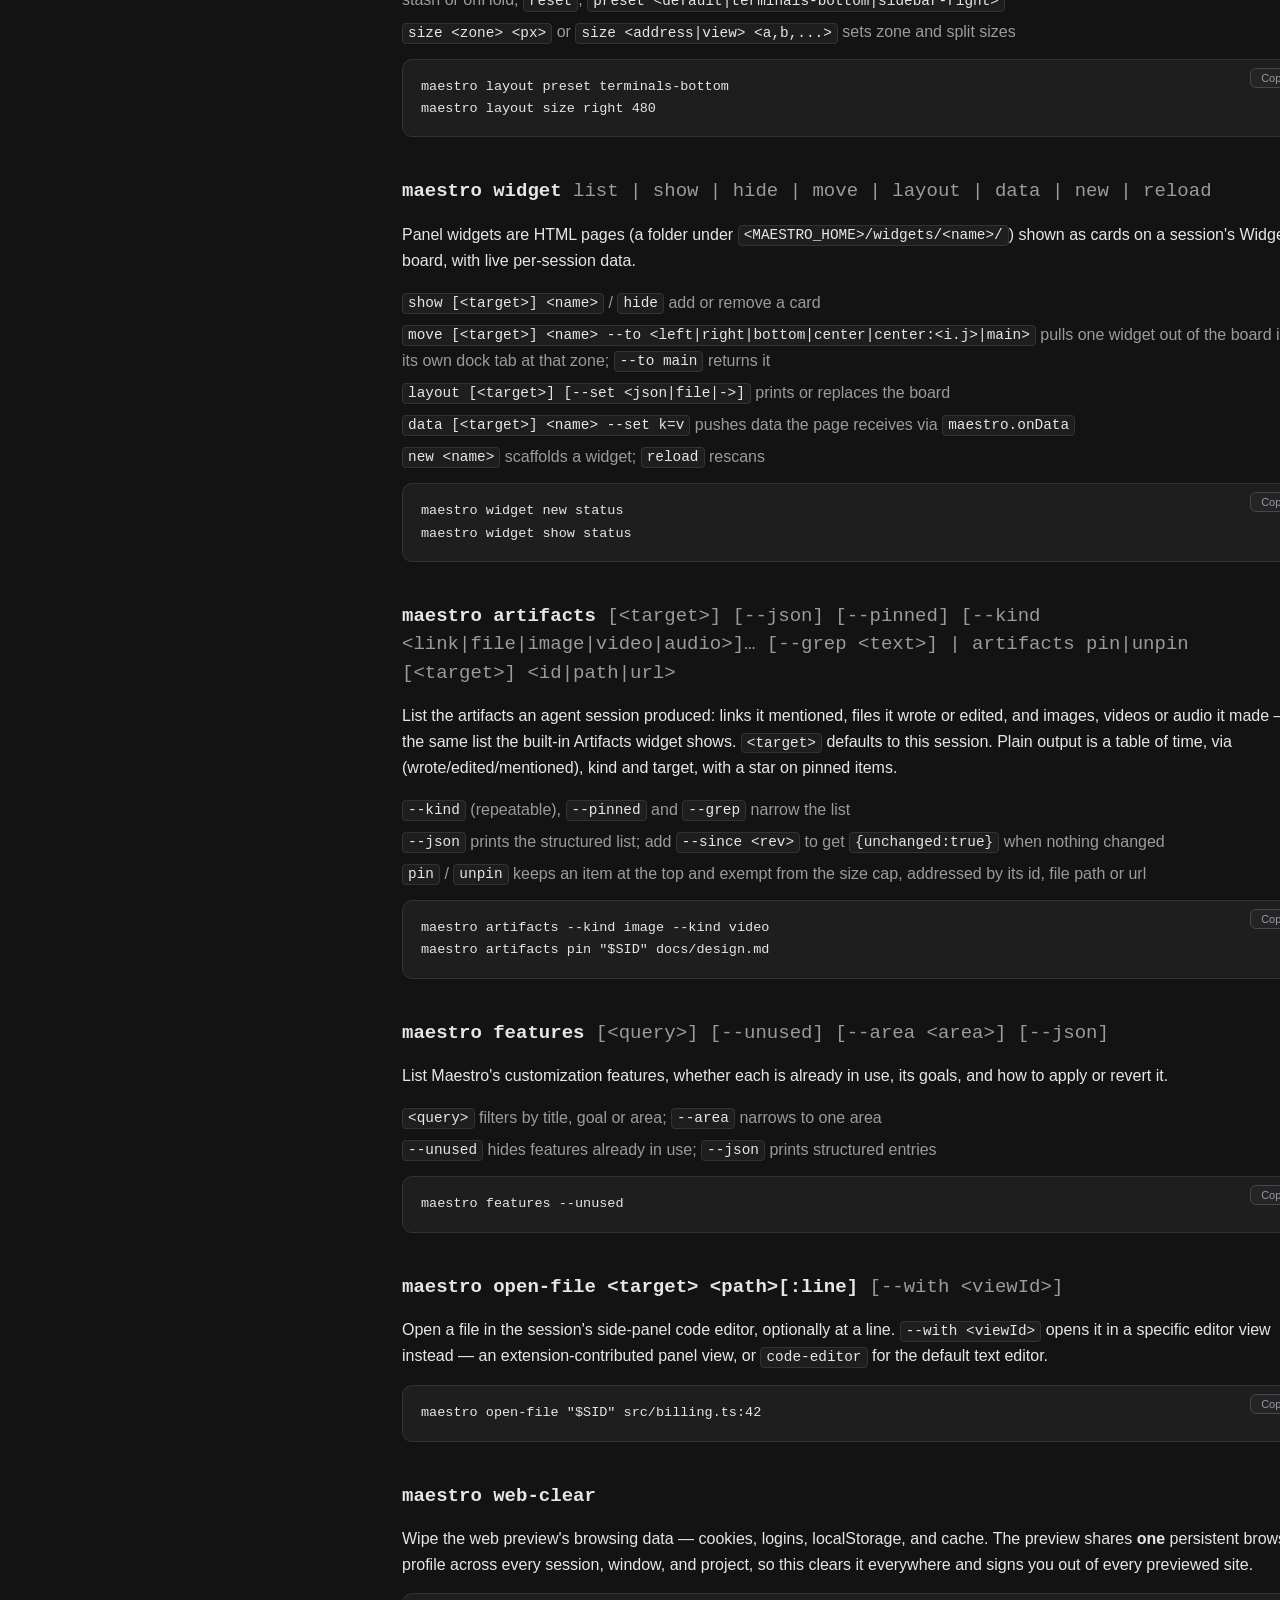
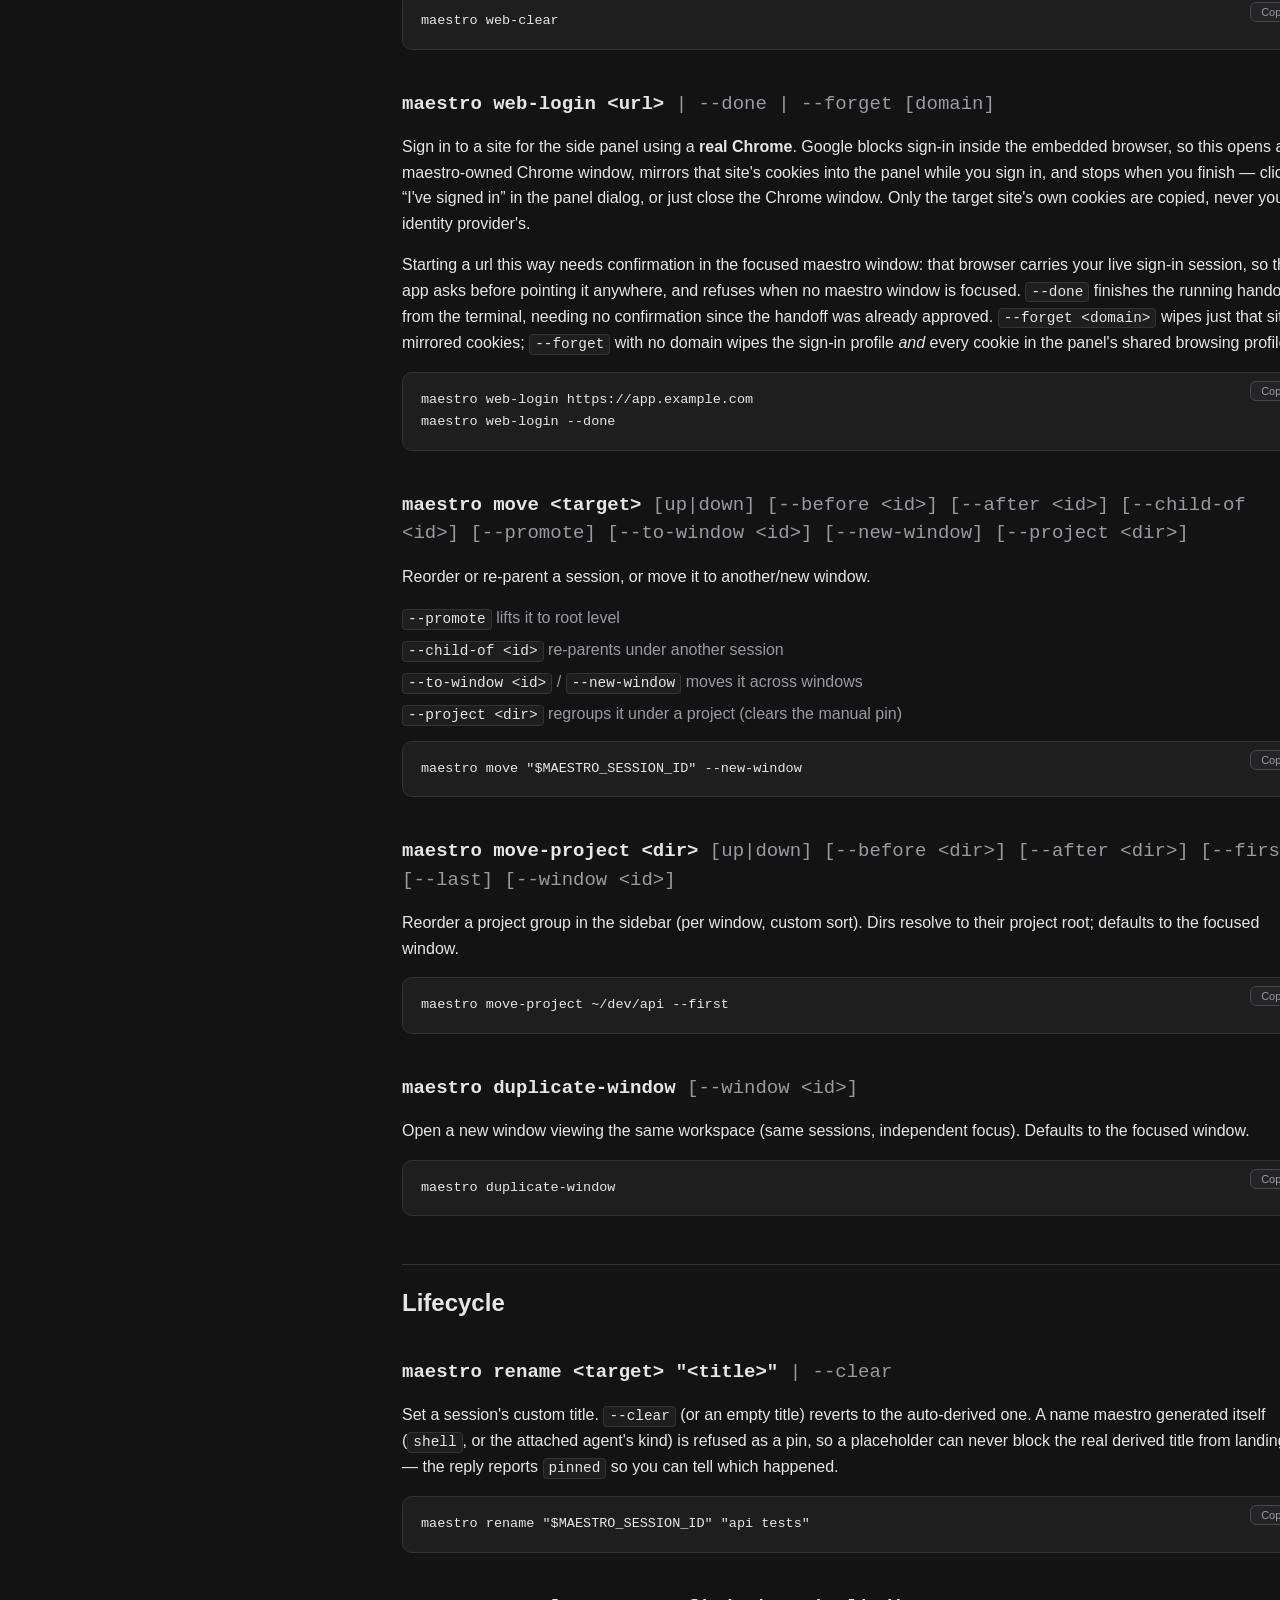
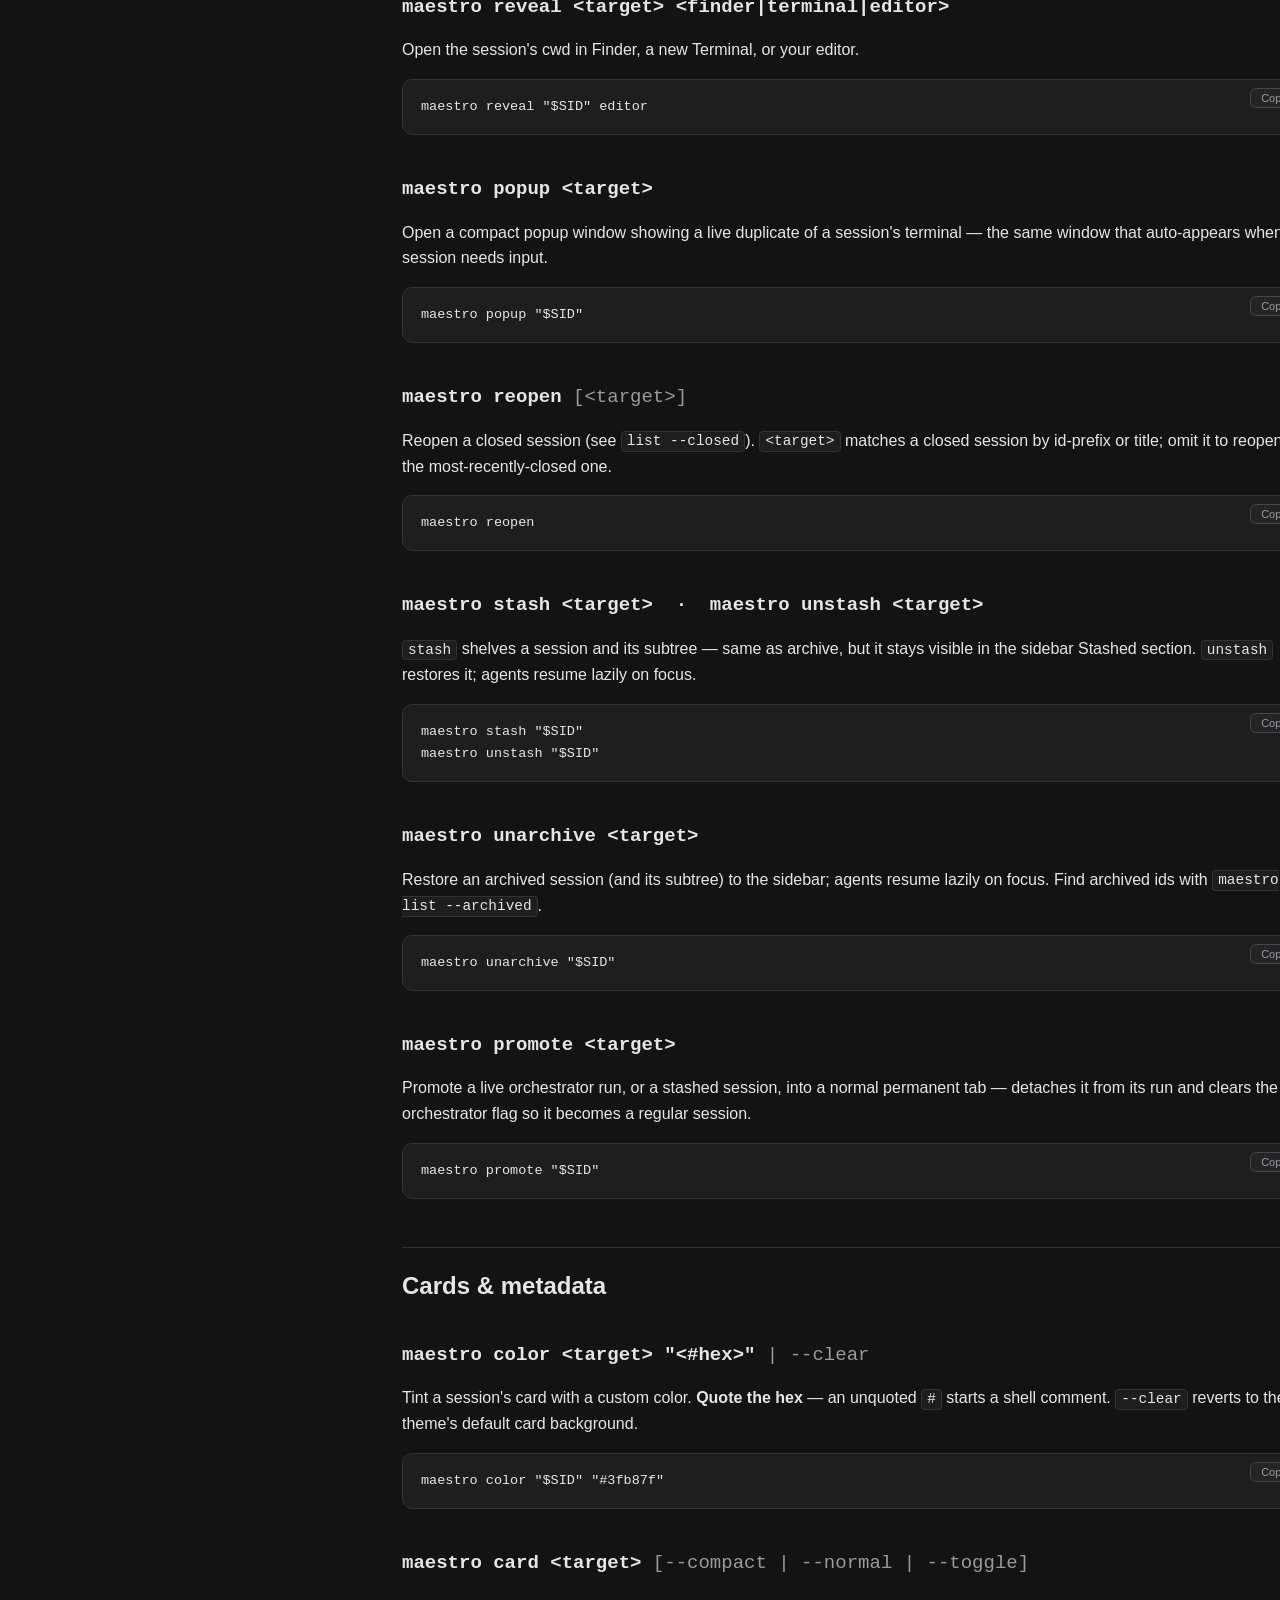
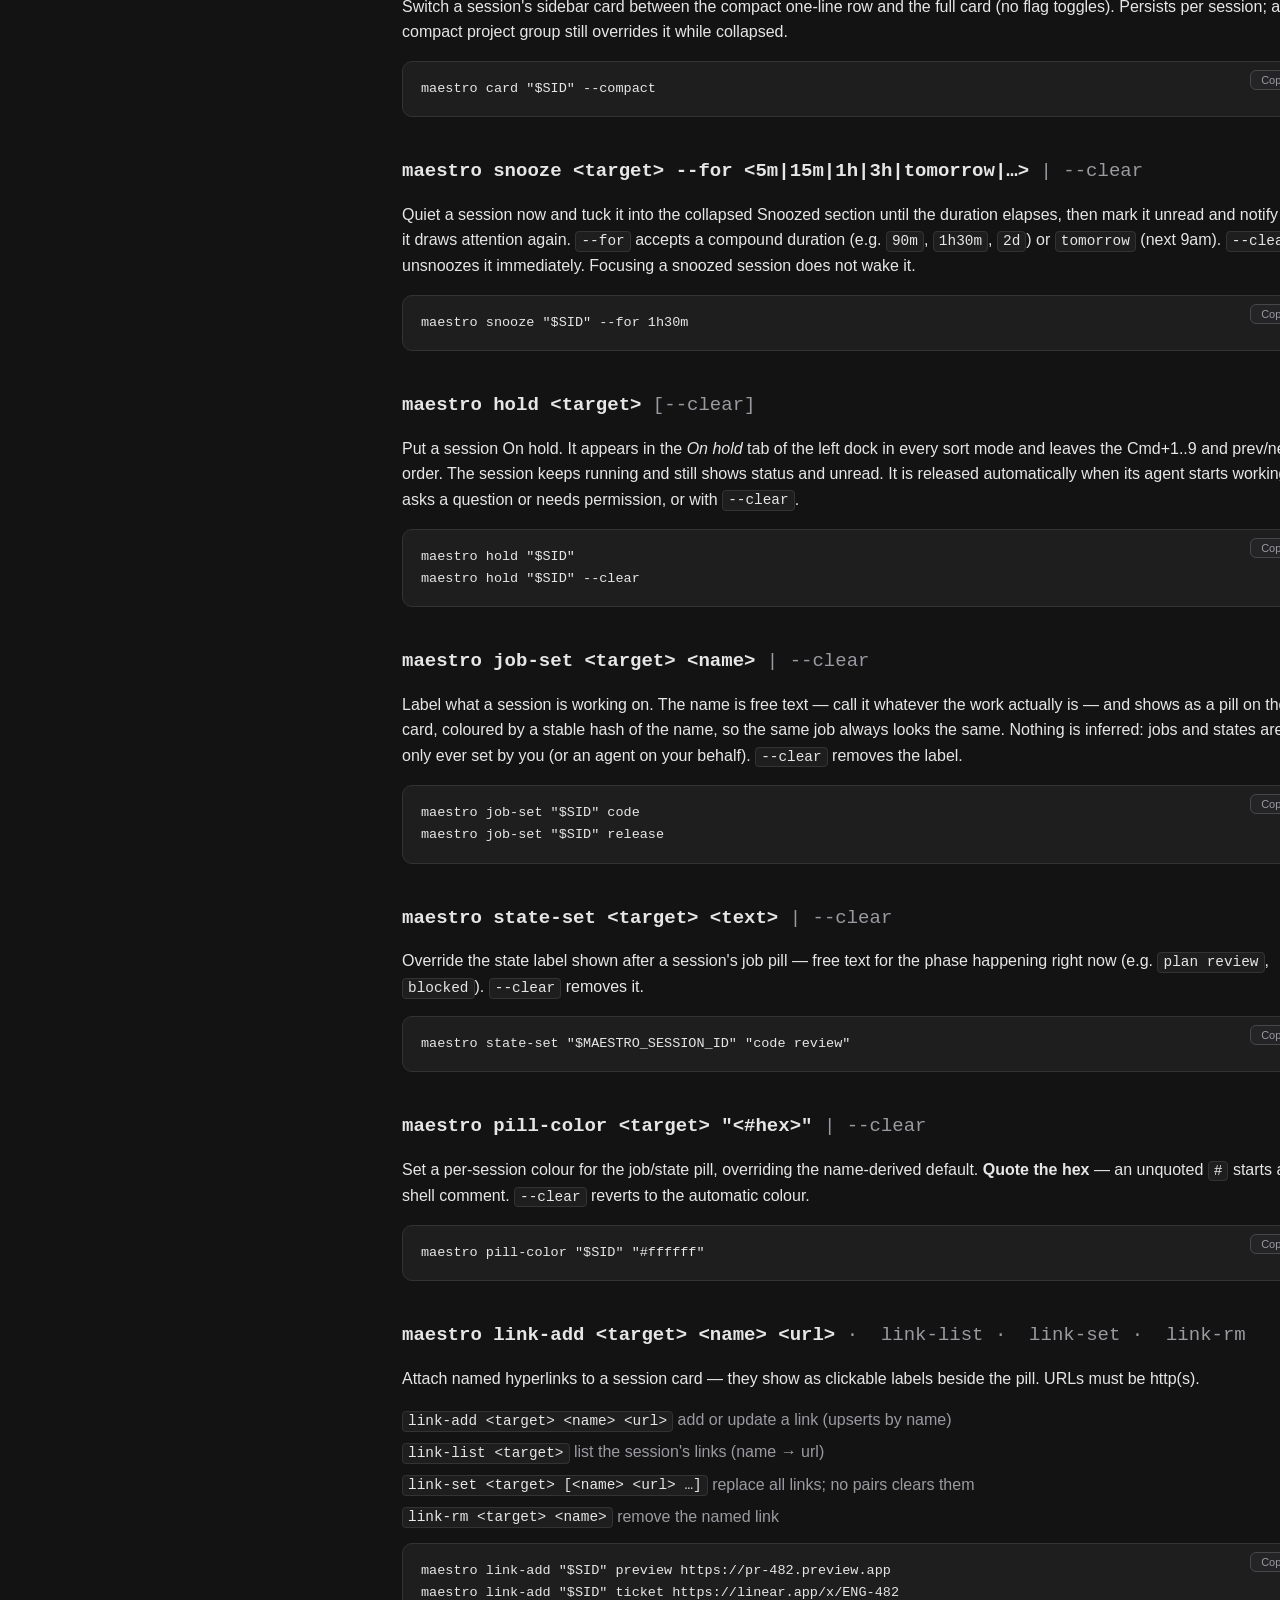
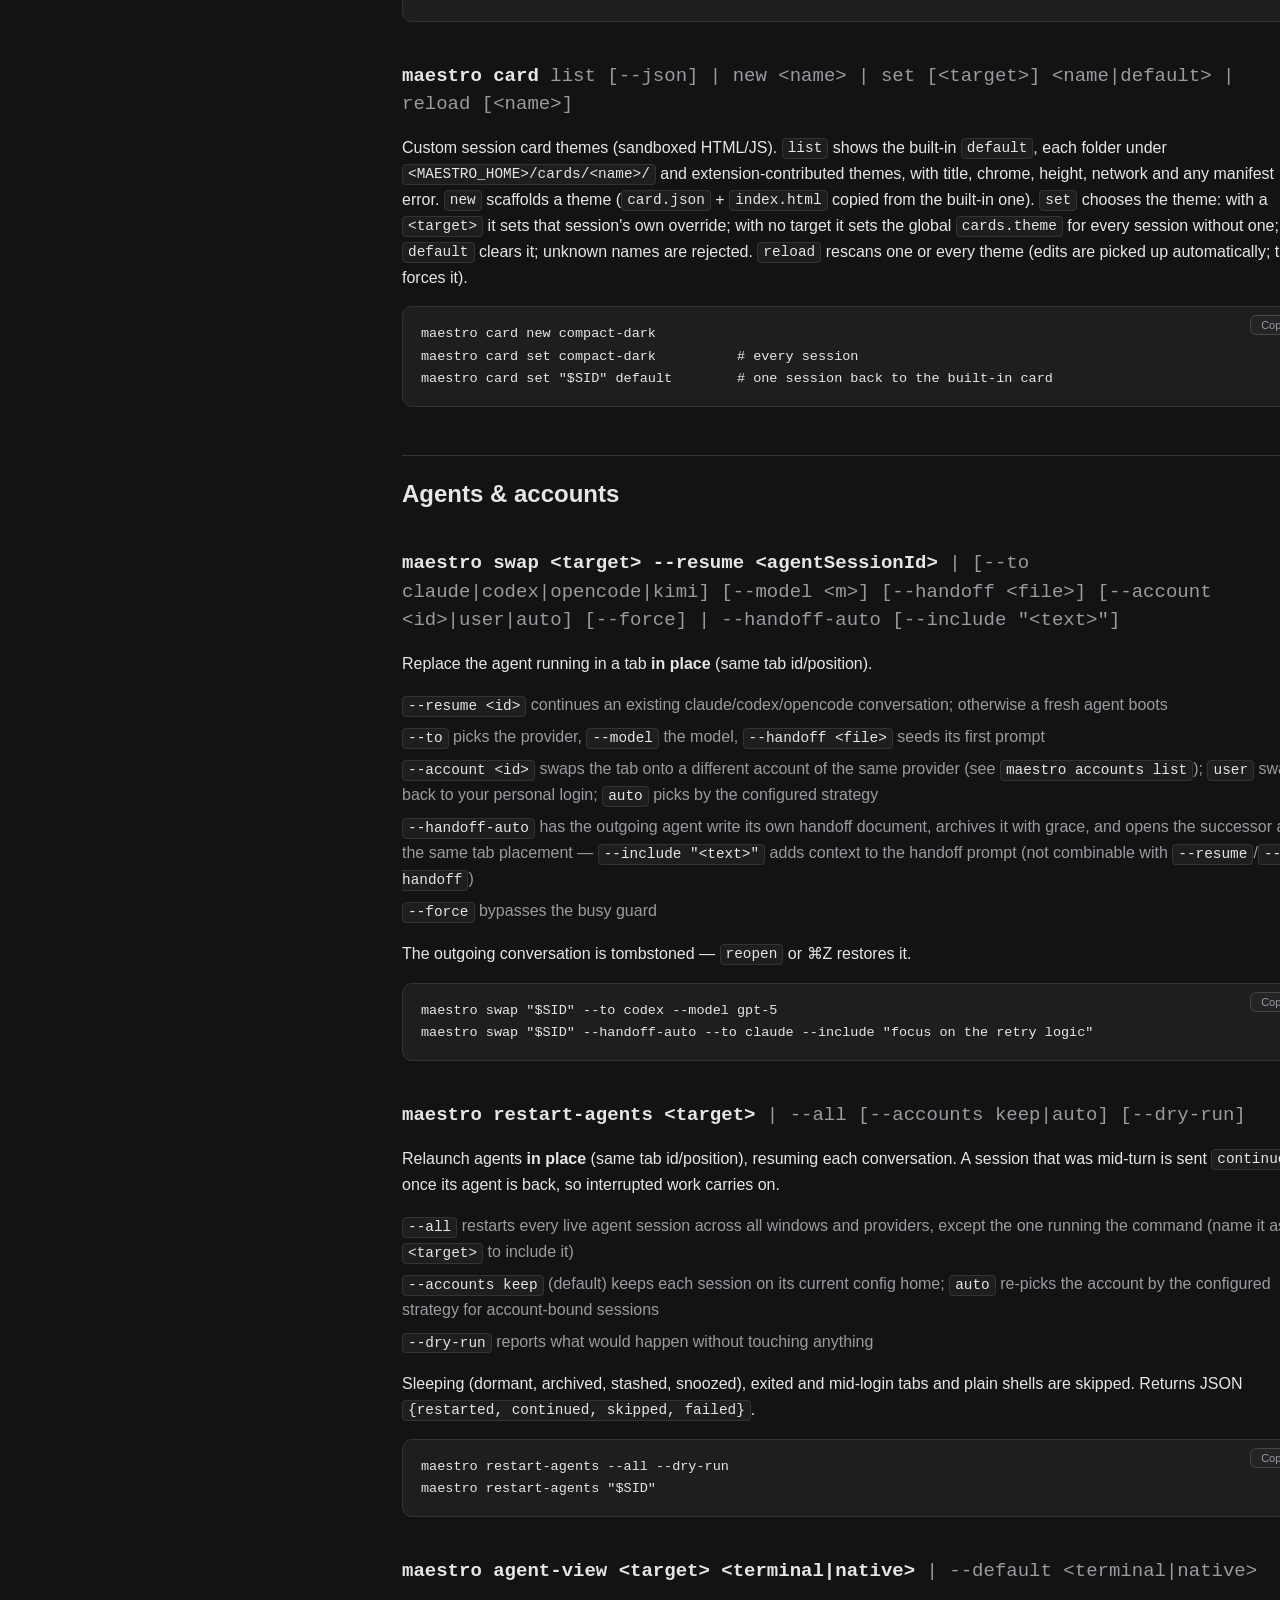
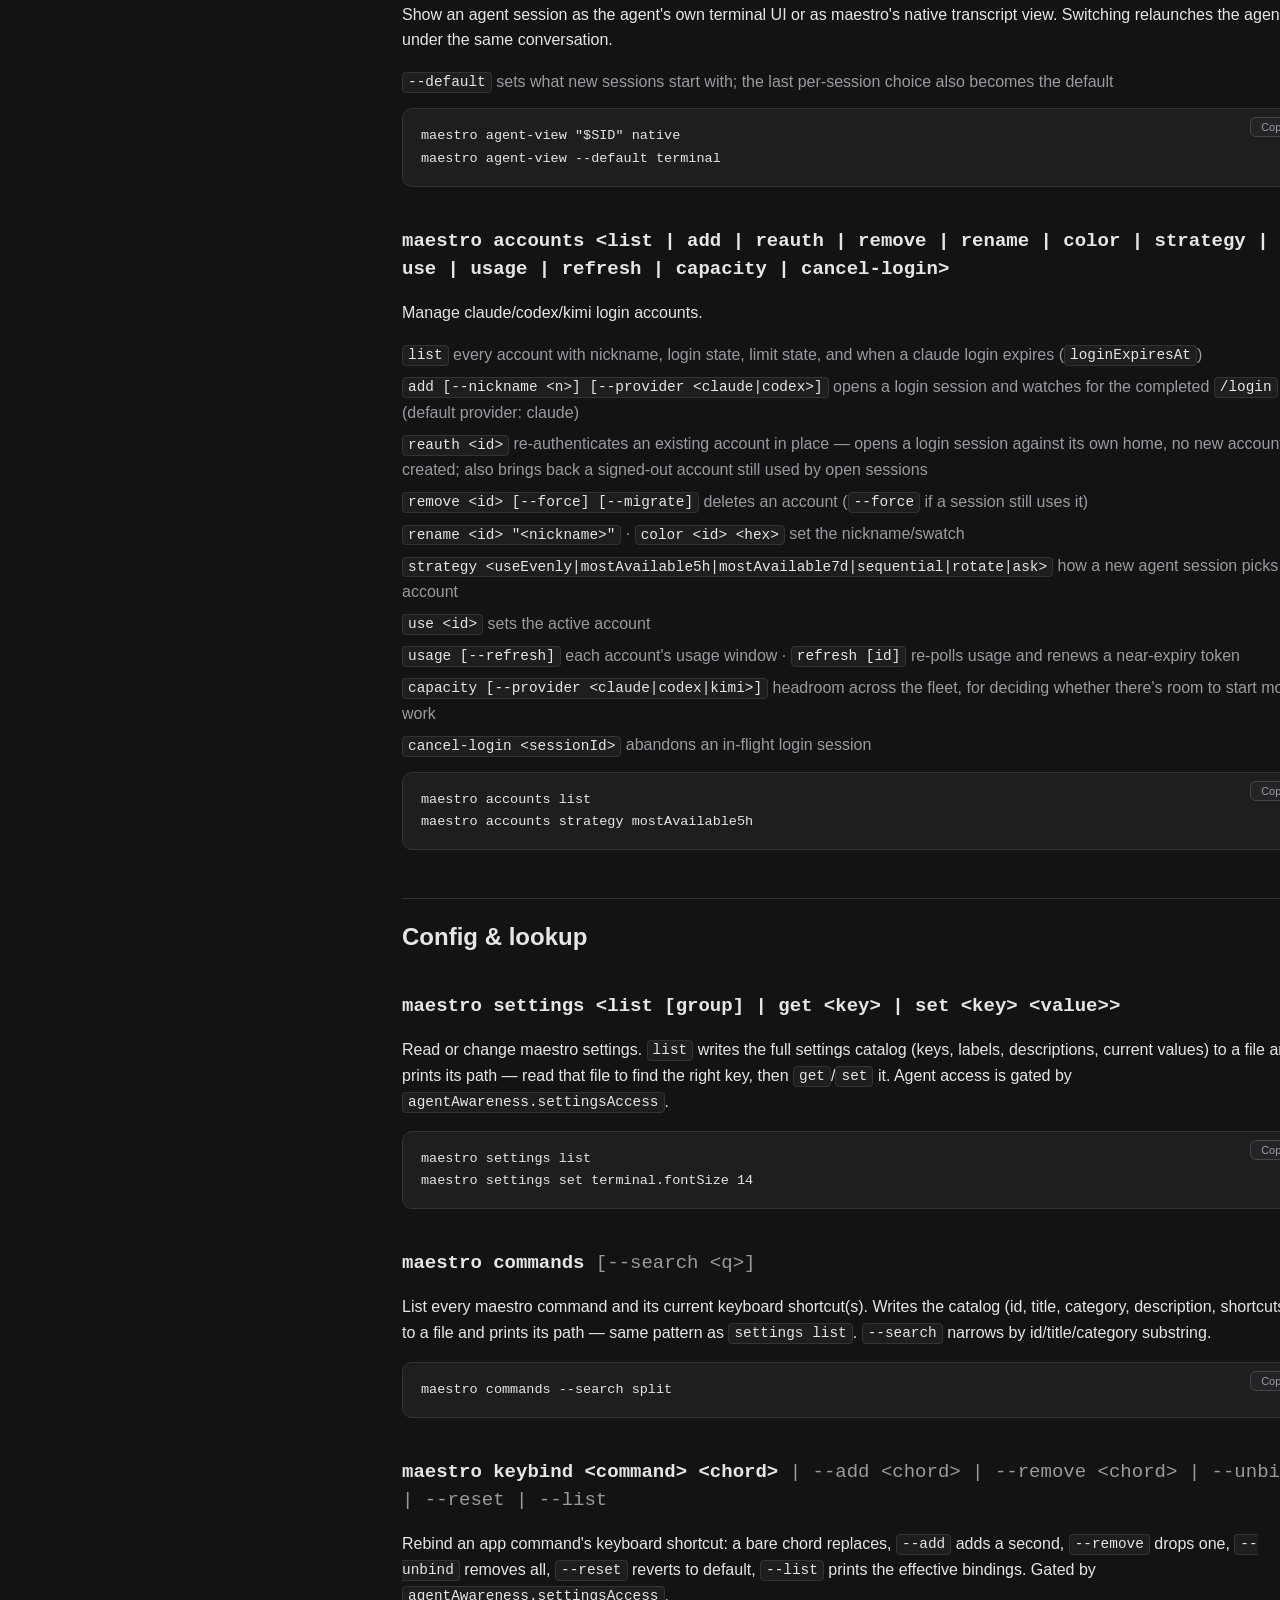
==== commit 4c562fbb: "docs(site): v0.2.49 — Artifacts widget, widgets as dock tabs, artifacts CLI verb Co-Authored-By: Cla" ====
--- a/cli.html
+++ b/cli.html
@@ -50,6 +50,7 @@
         <a href="#verb-panel">panel</a>
         <a href="#verb-layout">layout</a>
         <a href="#verb-widget">widget</a>
+        <a href="#verb-artifacts">artifacts</a>
         <a href="#verb-features">features</a>
         <a href="#verb-open-file">open-file</a>
         <a href="#verb-web-clear">web-clear</a>
@@ -74,7 +75,7 @@
         <a href="#verb-state-set">state-set</a>
         <a href="#verb-pill-color">pill-color</a>
         <a href="#verb-link">links</a>
-        <a href="#verb-card">card</a>
+        <a href="#verb-card-theme">card (themes)</a>
         <div class="nav-group">Agents &amp; accounts</div>
         <a href="#verb-swap">swap</a>
         <a href="#verb-restart-agents">restart-agents</a>
@@ -282,6 +283,18 @@
 maestro widget show status</code></pre>
         </div>
 
+        <div class="verb" id="verb-artifacts">
+          <h3>maestro artifacts <span class="opt">[&lt;target&gt;] [--json] [--pinned] [--kind &lt;link|file|image|video|audio&gt;]… [--grep &lt;text&gt;] | artifacts pin|unpin [&lt;target&gt;] &lt;id|path|url&gt;</span></h3>
+          <p>List the artifacts an agent session produced: links it mentioned, files it wrote or edited, and images, videos or audio it made — the same list the built-in Artifacts widget shows. <code>&lt;target&gt;</code> defaults to this session. Plain output is a table of time, via (wrote/edited/mentioned), kind and target, with a star on pinned items.</p>
+          <ul class="flags">
+            <li><code>--kind</code> (repeatable), <code>--pinned</code> and <code>--grep</code> narrow the list</li>
+            <li><code>--json</code> prints the structured list; add <code>--since &lt;rev&gt;</code> to get <code>{unchanged:true}</code> when nothing changed</li>
+            <li><code>pin</code> / <code>unpin</code> keeps an item at the top and exempt from the size cap, addressed by its id, file path or url</li>
+          </ul>
+          <pre class="code-block"><code>maestro artifacts --kind image --kind video
+maestro artifacts pin "$SID" docs/design.md</code></pre>
+        </div>
+
         <div class="verb" id="verb-features">
           <h3>maestro features <span class="opt">[&lt;query&gt;] [--unused] [--area &lt;area&gt;] [--json]</span></h3>
           <p>List Maestro's customization features, whether each is already in use, its goals, and how to apply or revert it.</p>
@@ -440,7 +453,7 @@
 maestro link-add "$SID" ticket https://linear.app/x/ENG-482</code></pre>
         </div>
 
-        <div class="verb" id="verb-card">
+        <div class="verb" id="verb-card-theme">
           <h3>maestro card <span class="opt">list [--json] | new &lt;name&gt; | set [&lt;target&gt;] &lt;name|default&gt; | reload [&lt;name&gt;]</span></h3>
           <p>Custom session card themes (sandboxed HTML/JS). <code>list</code> shows the built-in <code>default</code>, each folder under <code>&lt;MAESTRO_HOME&gt;/cards/&lt;name&gt;/</code> and extension-contributed themes, with title, chrome, height, network and any manifest error. <code>new</code> scaffolds a theme (<code>card.json</code> + <code>index.html</code> copied from the built-in one). <code>set</code> chooses the theme: with a <code>&lt;target&gt;</code> it sets that session's own override; with no target it sets the global <code>cards.theme</code> for every session without one; <code>default</code> clears it; unknown names are rejected. <code>reload</code> rescans one or every theme (edits are picked up automatically; this forces it).</p>
           <pre class="code-block"><code>maestro card new compact-dark
@@ -577,7 +590,7 @@
 
         <div class="verb" id="verb-report">
           <h3>maestro bug-report "&lt;what happened&gt;" &nbsp;·&nbsp; maestro report --type bug|feedback --text "&lt;message&gt;"</h3>
-          <p><code>bug-report</code> spins up a run that reads logs, state, and version, then shows a paste-ready handoff in a copy popup. <code>report</code> does the same without the interactive field — <code>--type bug</code> runs the log investigation, <code>--type feedback</code> (the default) builds a lightweight description + environment report with no investigation.</p>
+          <p><code>bug-report</code> spins up a run that reads logs, state, and version, then shows a paste-ready handoff in a copy popup. Run it from any session (or have the orchestrator run it): the calling session is attached automatically, its agent transcript is read as evidence, and the popup opens in that window. <code>report</code> does the same without the interactive field — <code>--type bug</code> runs the log investigation, <code>--type feedback</code> (the default) builds a lightweight description + environment report with no investigation.</p>
           <pre class="code-block"><code>maestro report --type feedback --text "would love vertical split panes"</code></pre>
         </div>
 
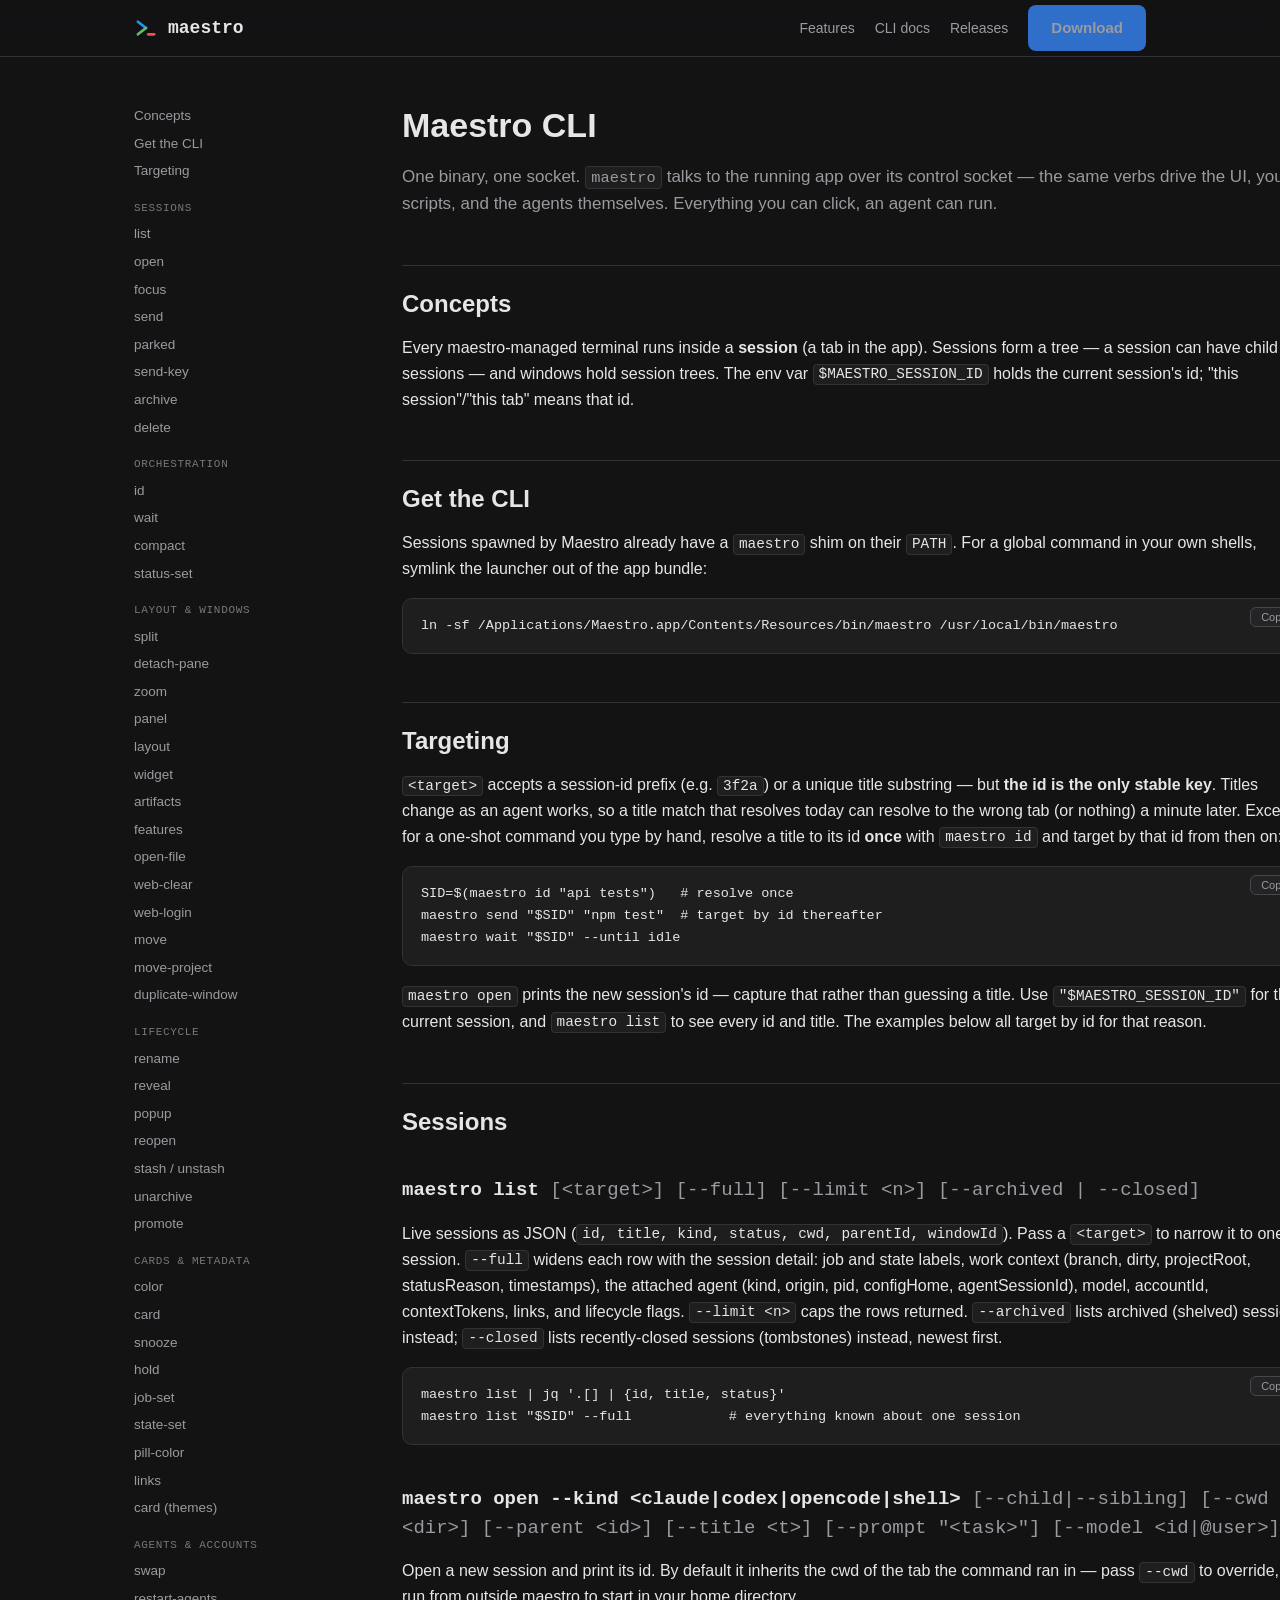
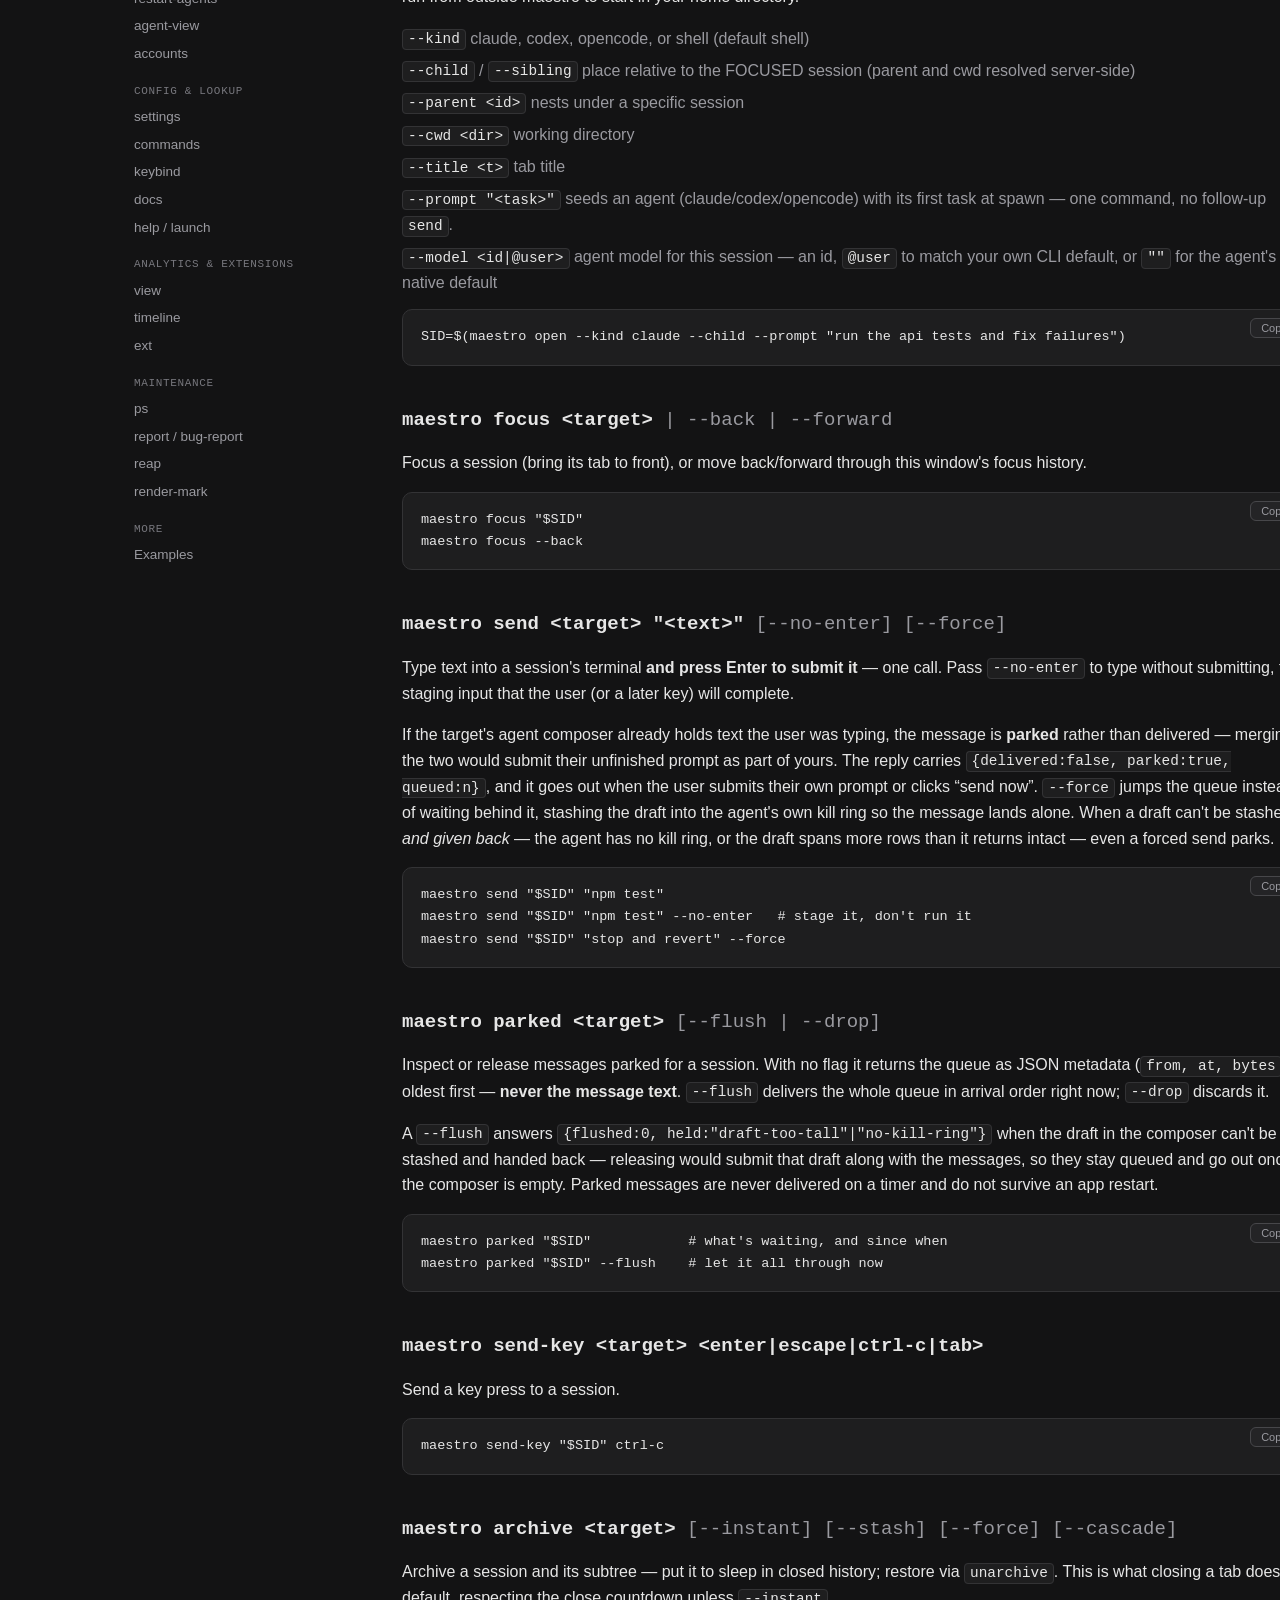
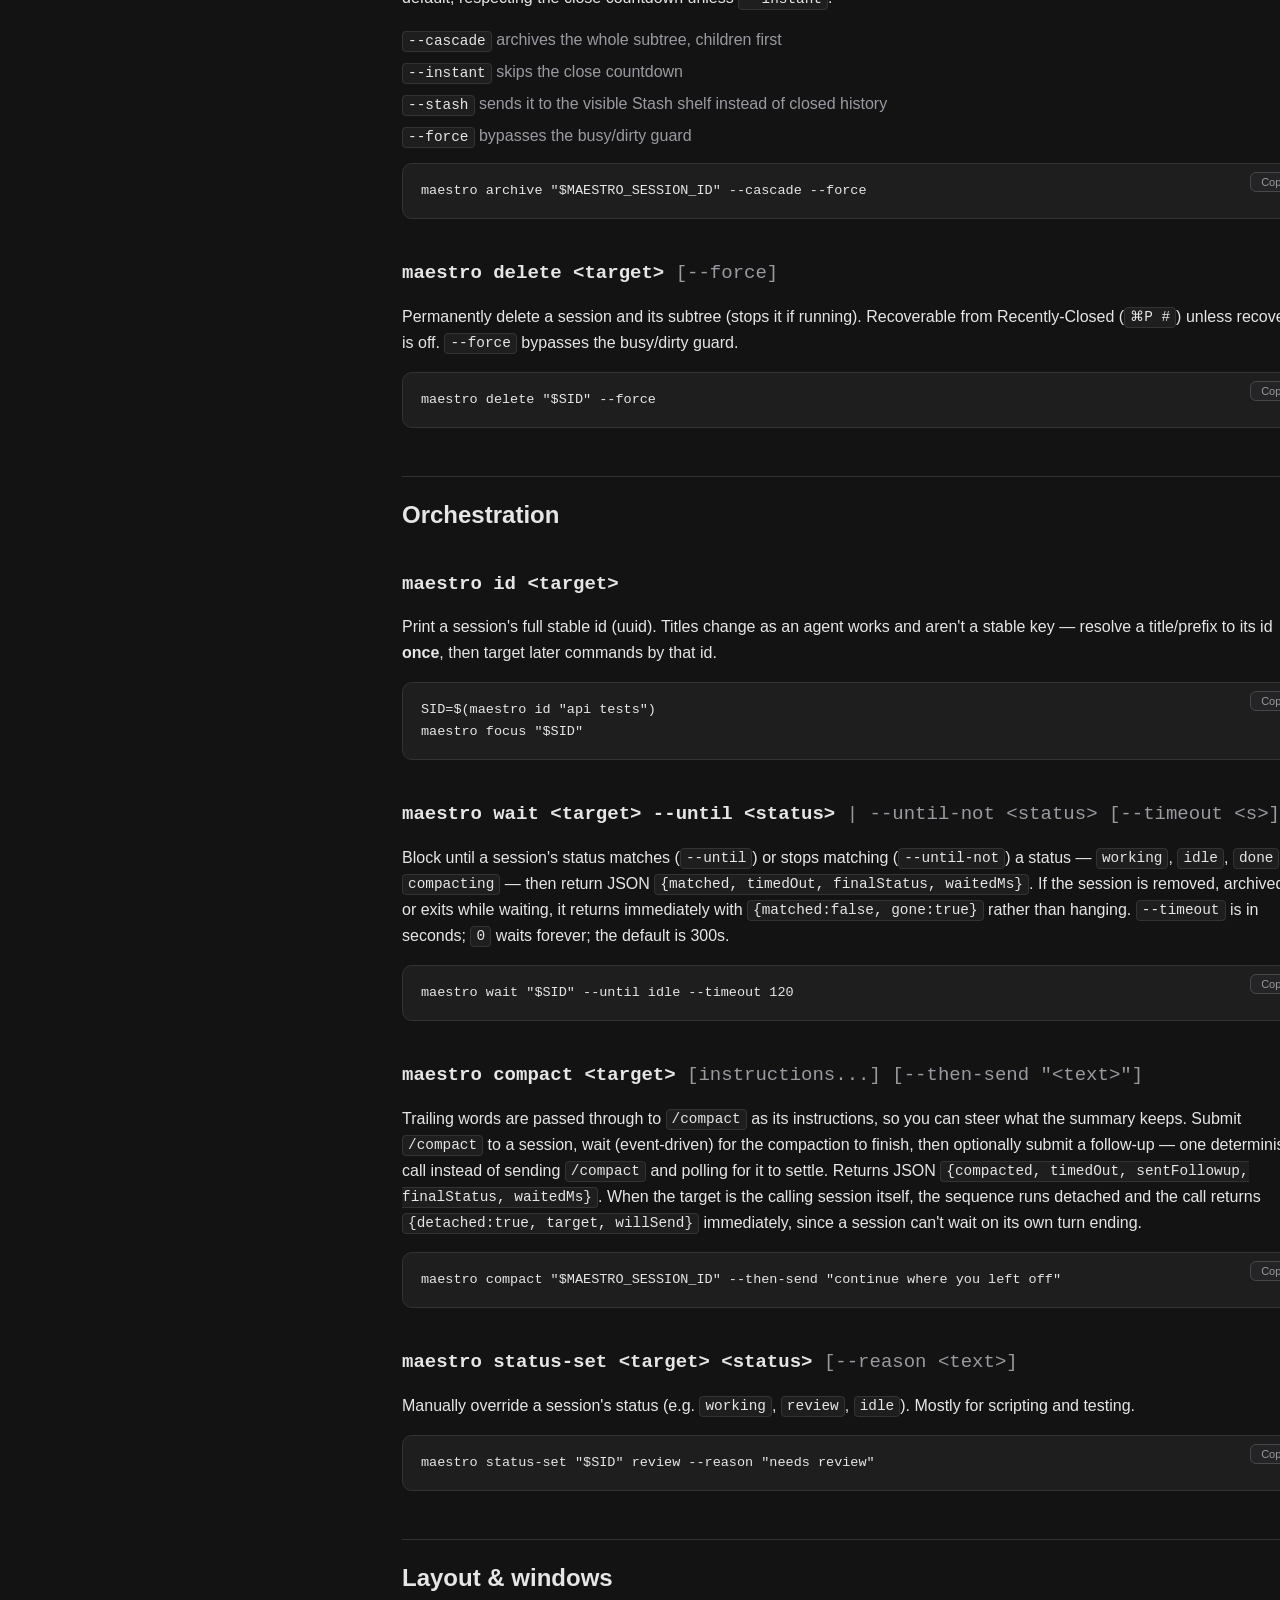
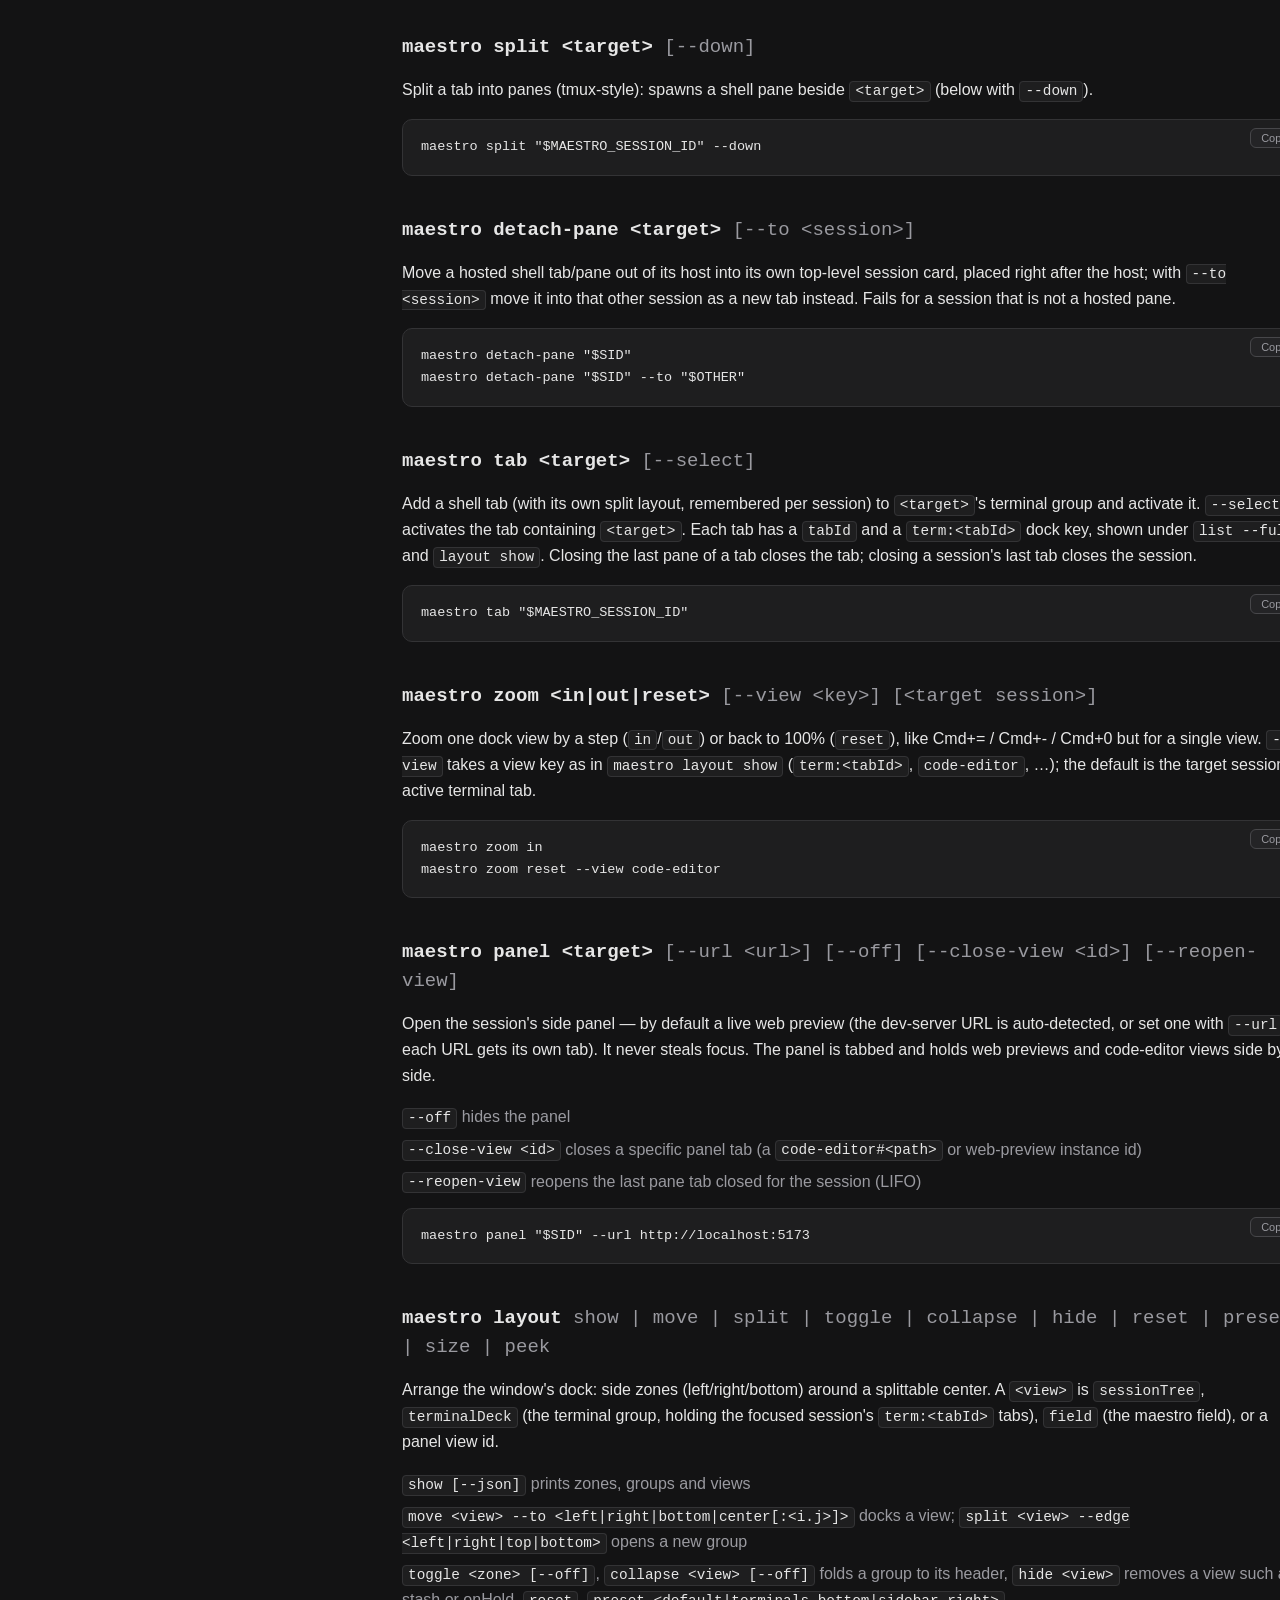
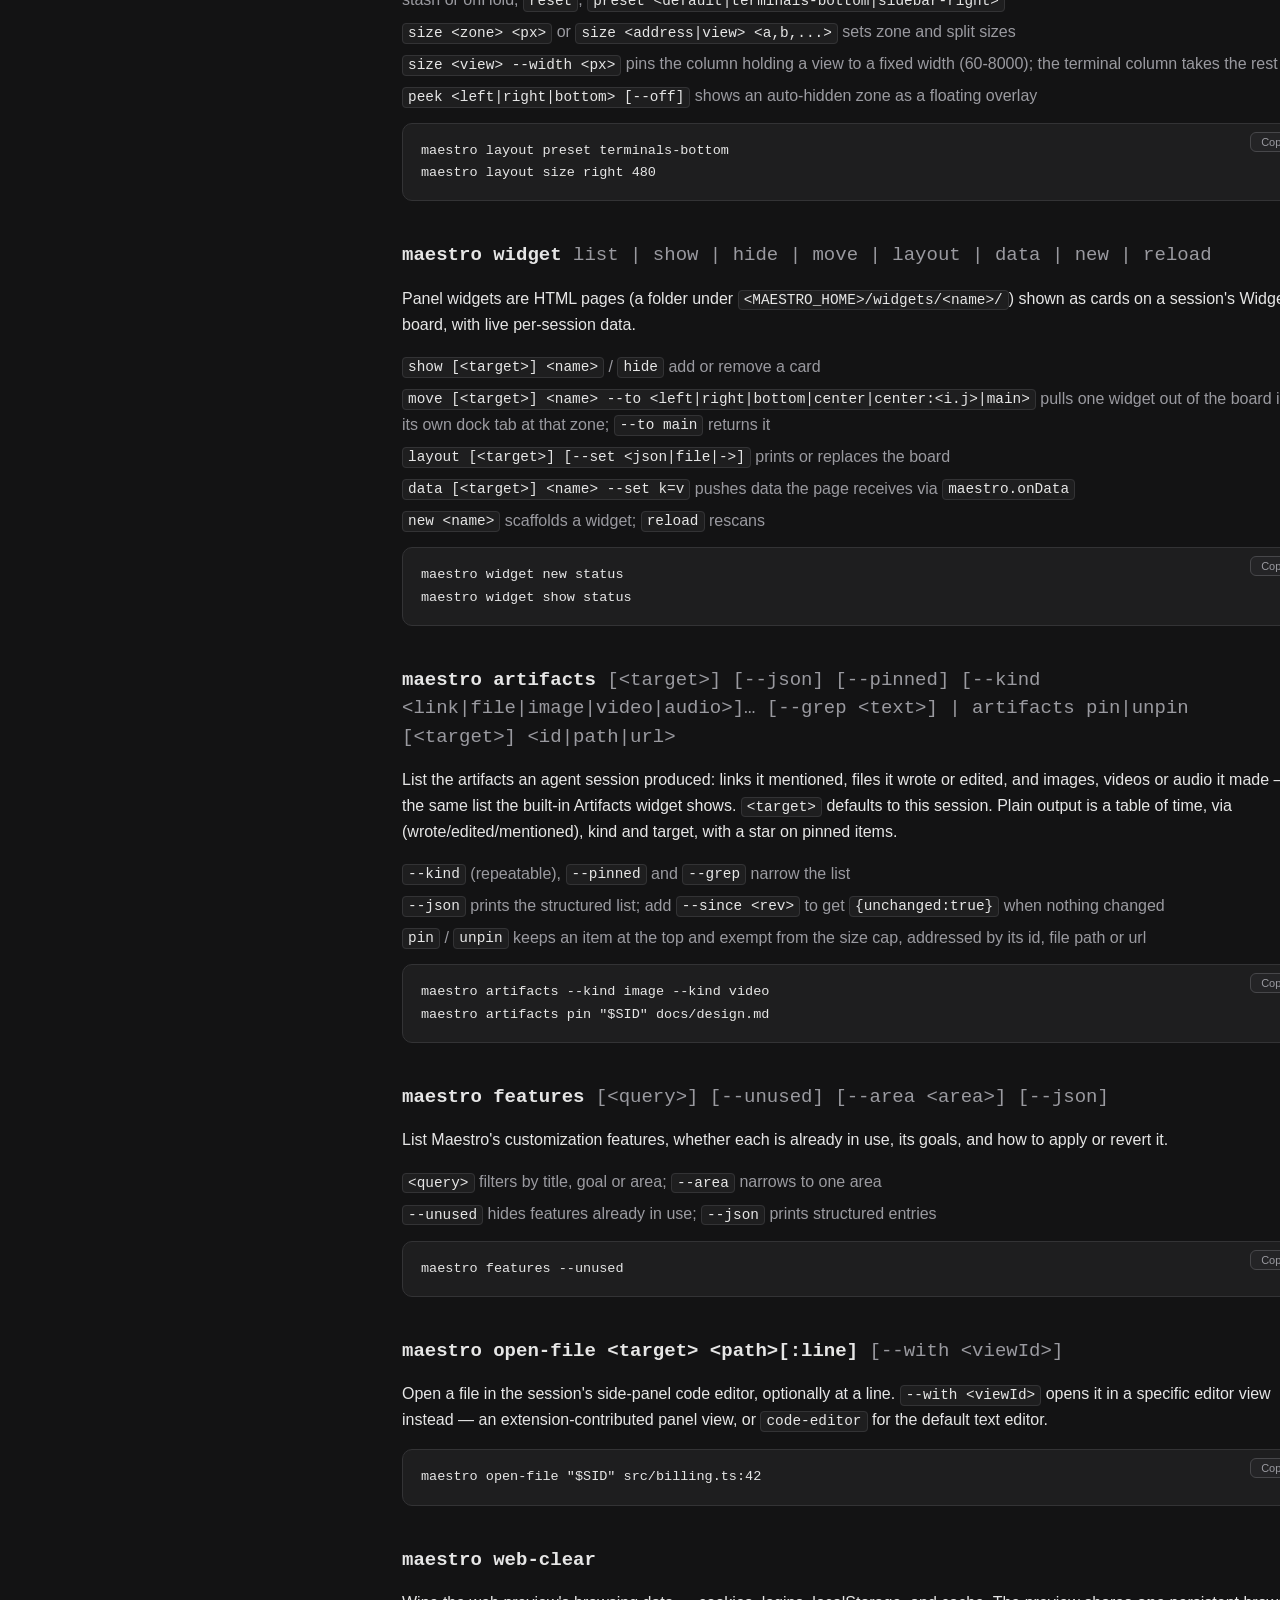
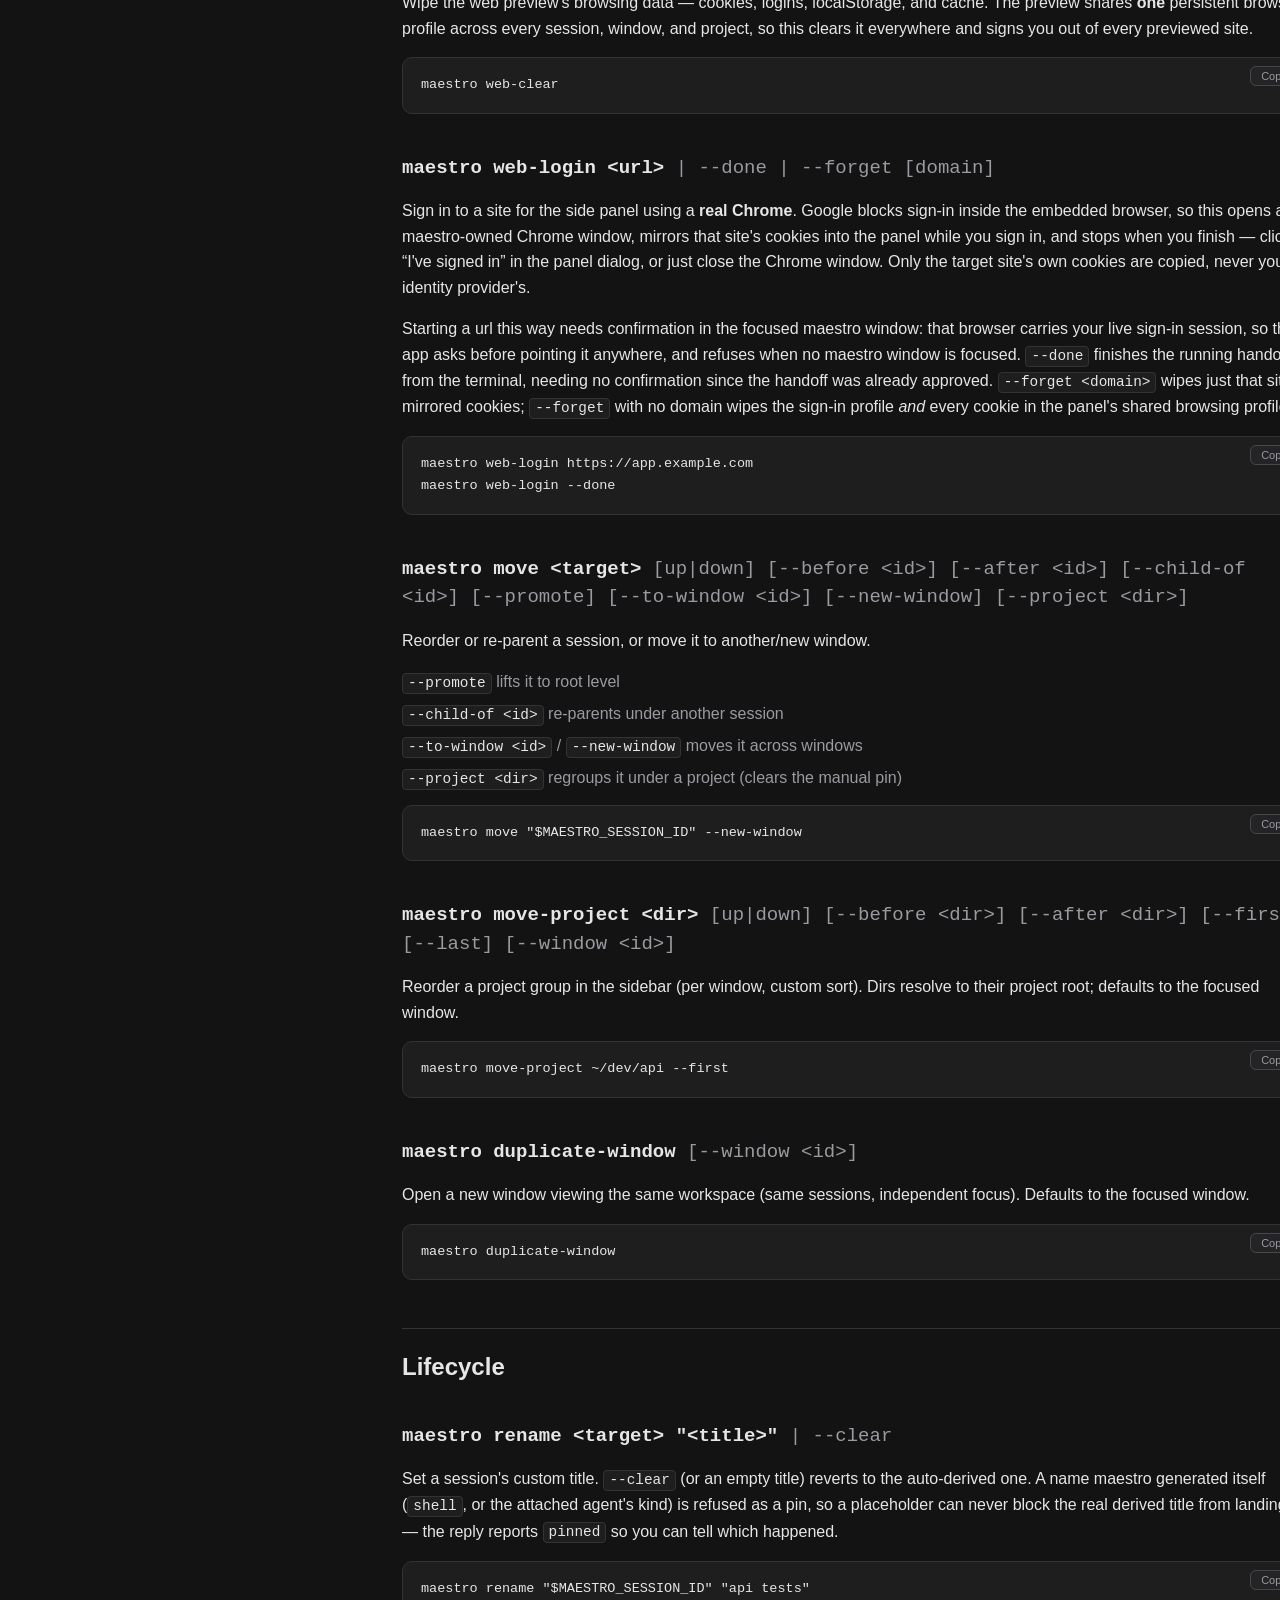
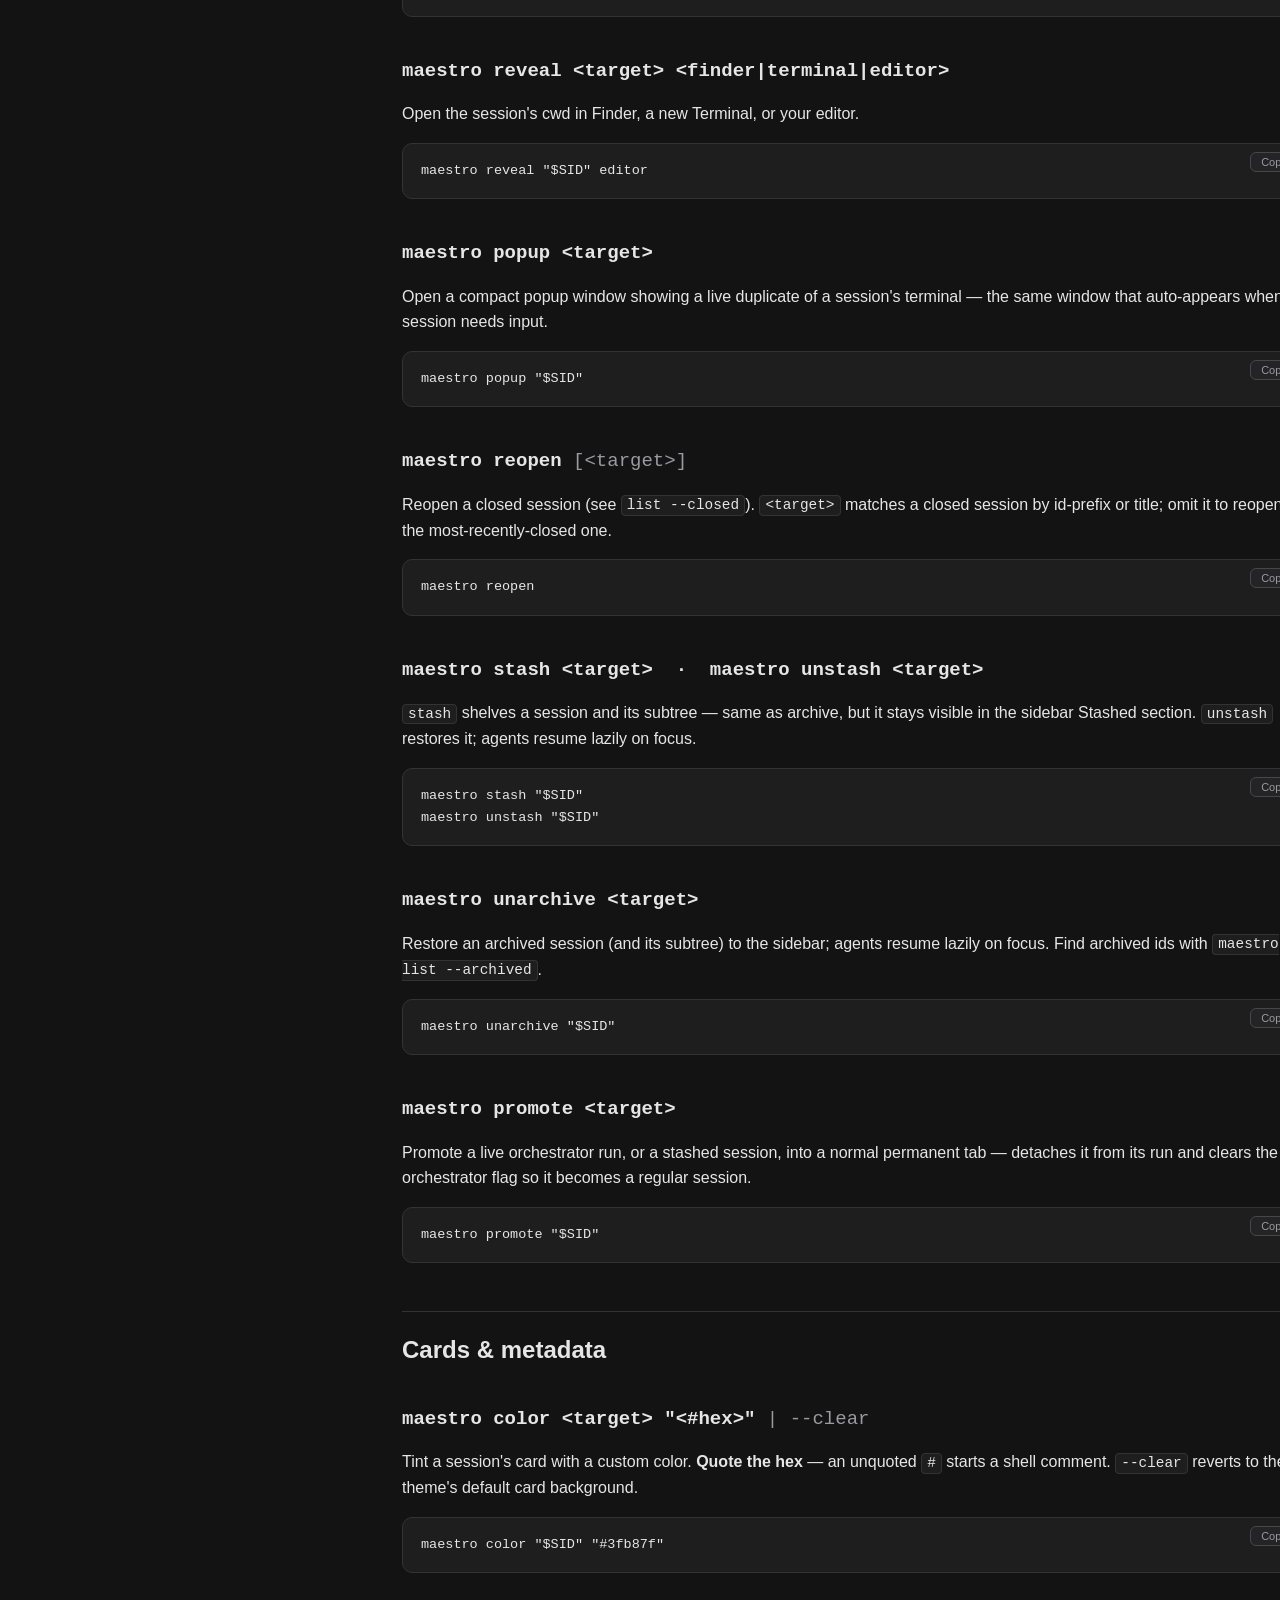
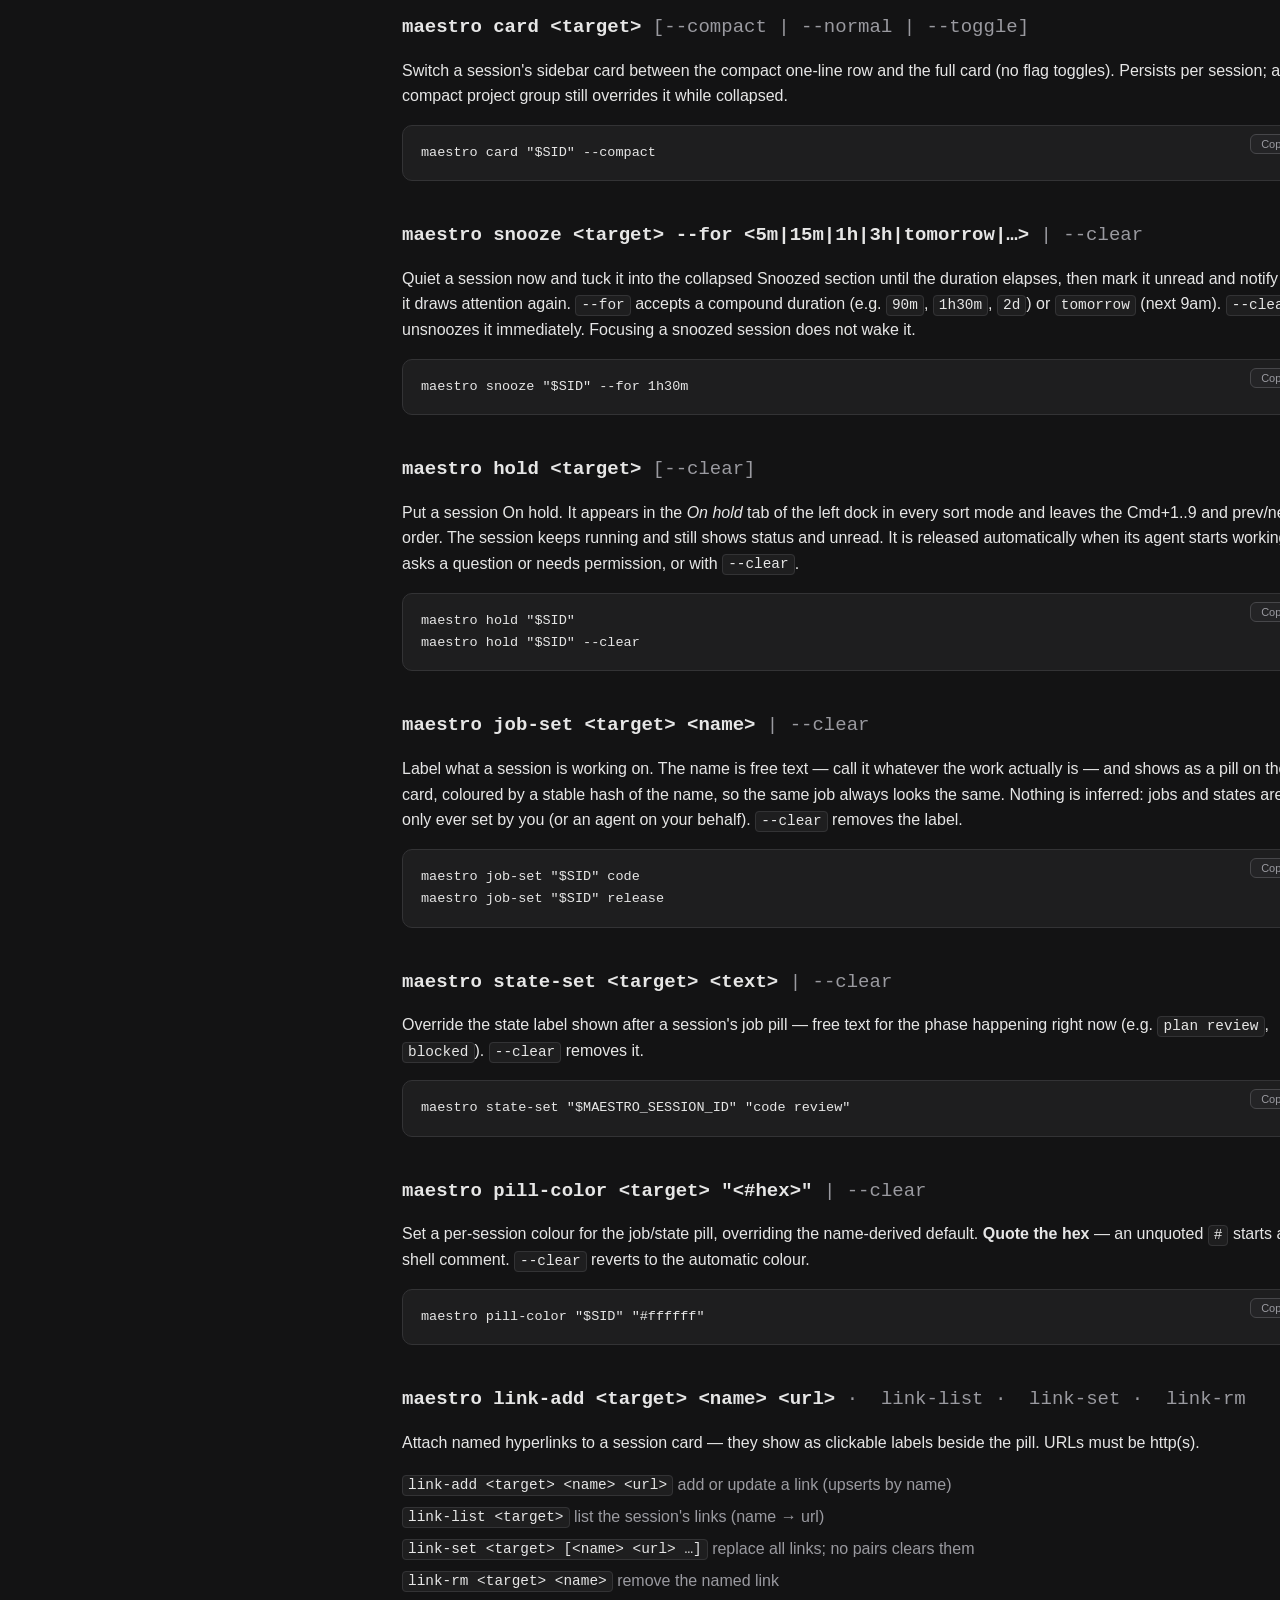
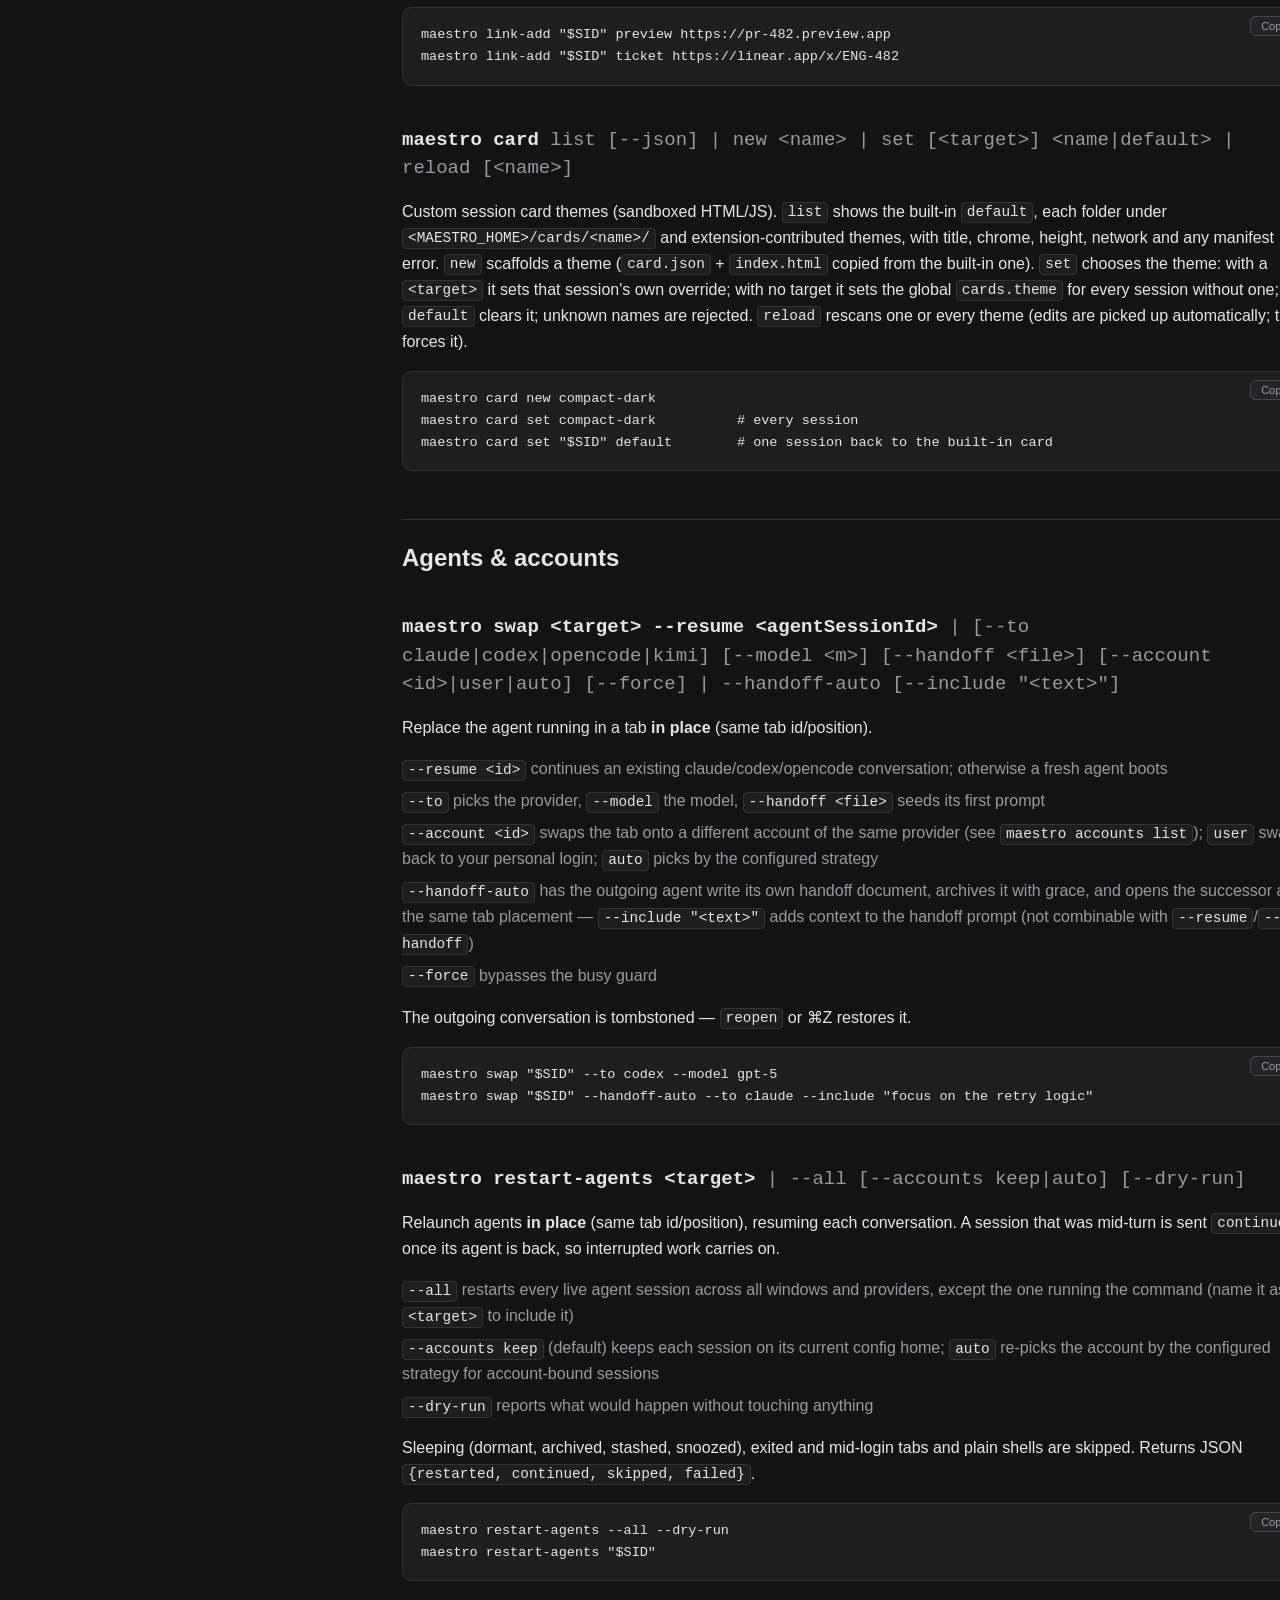
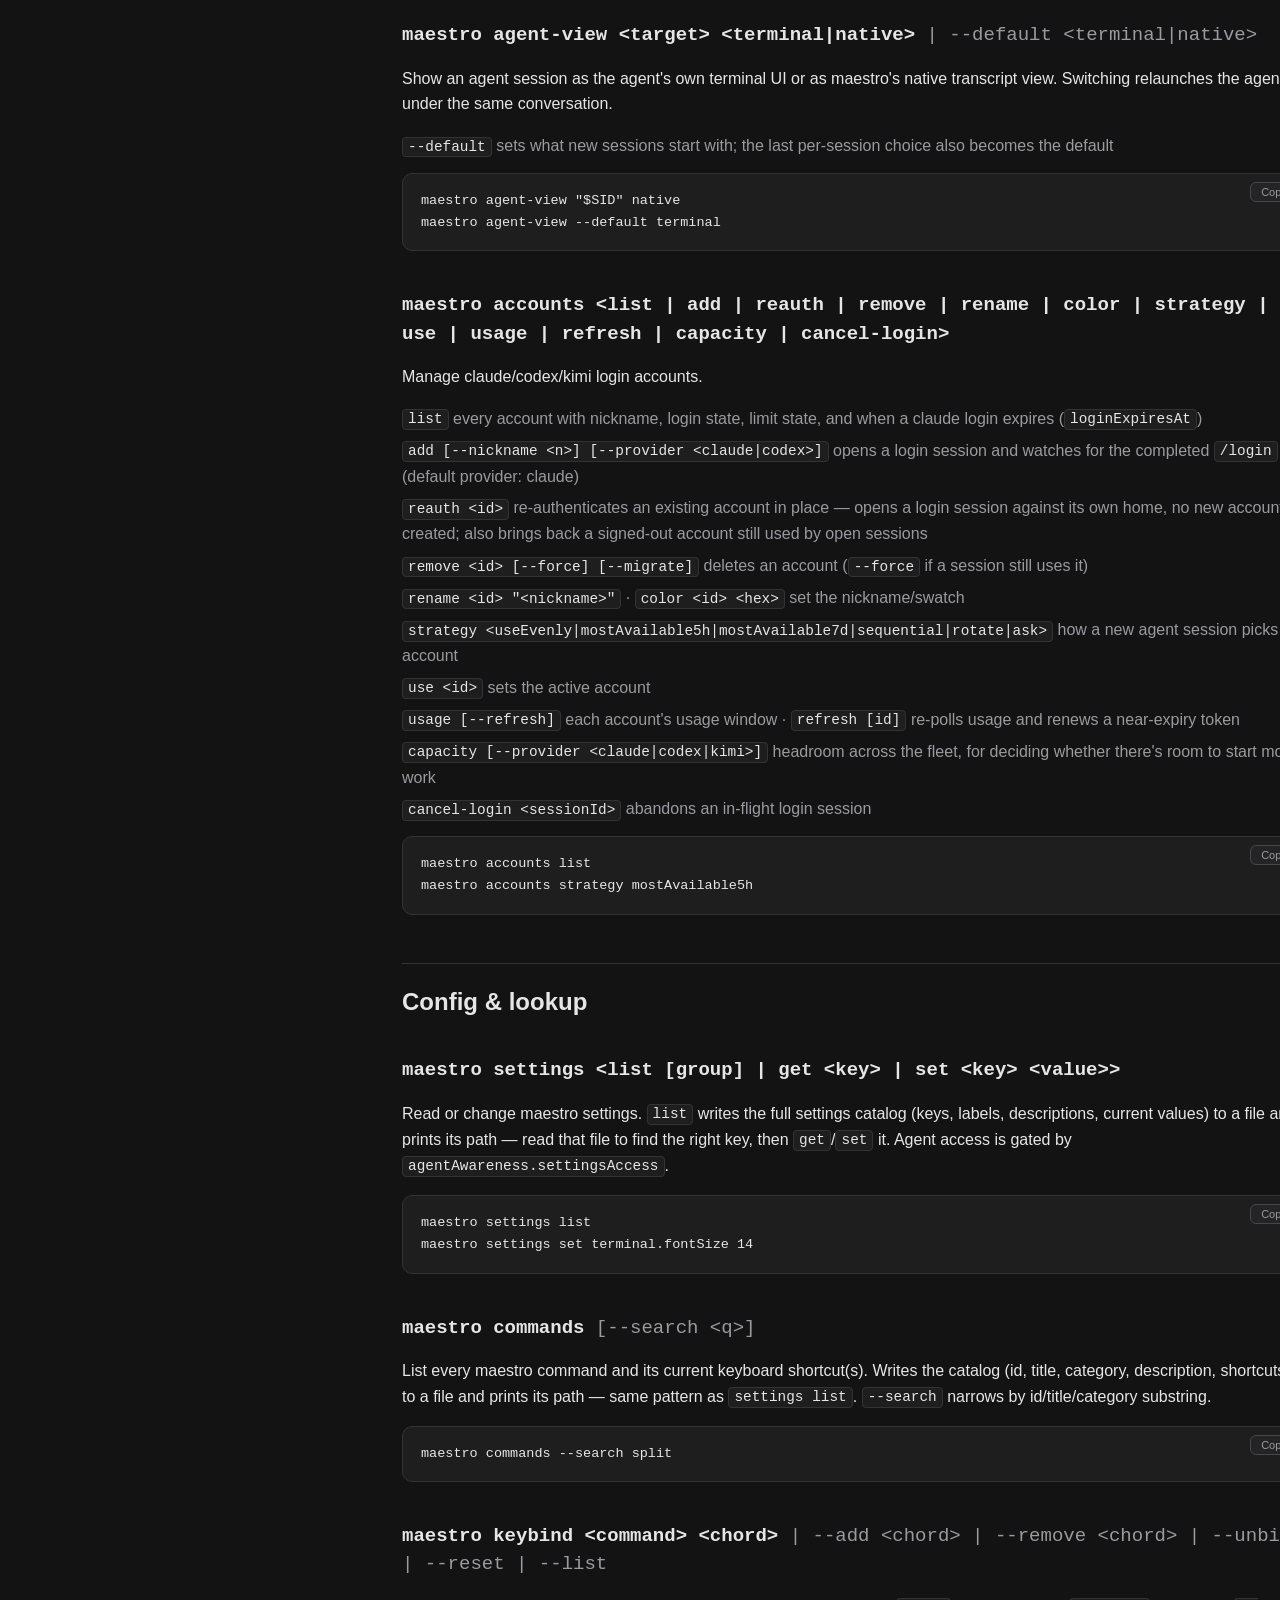
==== commit ea1d0ef9: "docs(cli): layout size --width and layout peek (v0.2.51)" ====
--- a/cli.html
+++ b/cli.html
@@ -257,13 +257,15 @@
         </div>
 
         <div class="verb" id="verb-layout">
-          <h3>maestro layout <span class="opt">show | move | split | toggle | collapse | hide | reset | preset | size</span></h3>
+          <h3>maestro layout <span class="opt">show | move | split | toggle | collapse | hide | reset | preset | size | peek</span></h3>
           <p>Arrange the window's dock: side zones (left/right/bottom) around a splittable center. A <code>&lt;view&gt;</code> is <code>sessionTree</code>, <code>terminalDeck</code> (the terminal group, holding the focused session's <code>term:&lt;tabId&gt;</code> tabs), <code>field</code> (the maestro field), or a panel view id.</p>
           <ul class="flags">
             <li><code>show [--json]</code> prints zones, groups and views</li>
             <li><code>move &lt;view&gt; --to &lt;left|right|bottom|center[:&lt;i.j&gt;]&gt;</code> docks a view; <code>split &lt;view&gt; --edge &lt;left|right|top|bottom&gt;</code> opens a new group</li>
             <li><code>toggle &lt;zone&gt; [--off]</code>, <code>collapse &lt;view&gt; [--off]</code> folds a group to its header, <code>hide &lt;view&gt;</code> removes a view such as stash or onHold, <code>reset</code>, <code>preset &lt;default|terminals-bottom|sidebar-right&gt;</code></li>
             <li><code>size &lt;zone&gt; &lt;px&gt;</code> or <code>size &lt;address|view&gt; &lt;a,b,...&gt;</code> sets zone and split sizes</li>
+            <li><code>size &lt;view&gt; --width &lt;px&gt;</code> pins the column holding a view to a fixed width (60-8000); the terminal column takes the rest</li>
+            <li><code>peek &lt;left|right|bottom&gt; [--off]</code> shows an auto-hidden zone as a floating overlay</li>
           </ul>
           <pre class="code-block"><code>maestro layout preset terminals-bottom
 maestro layout size right 480</code></pre>
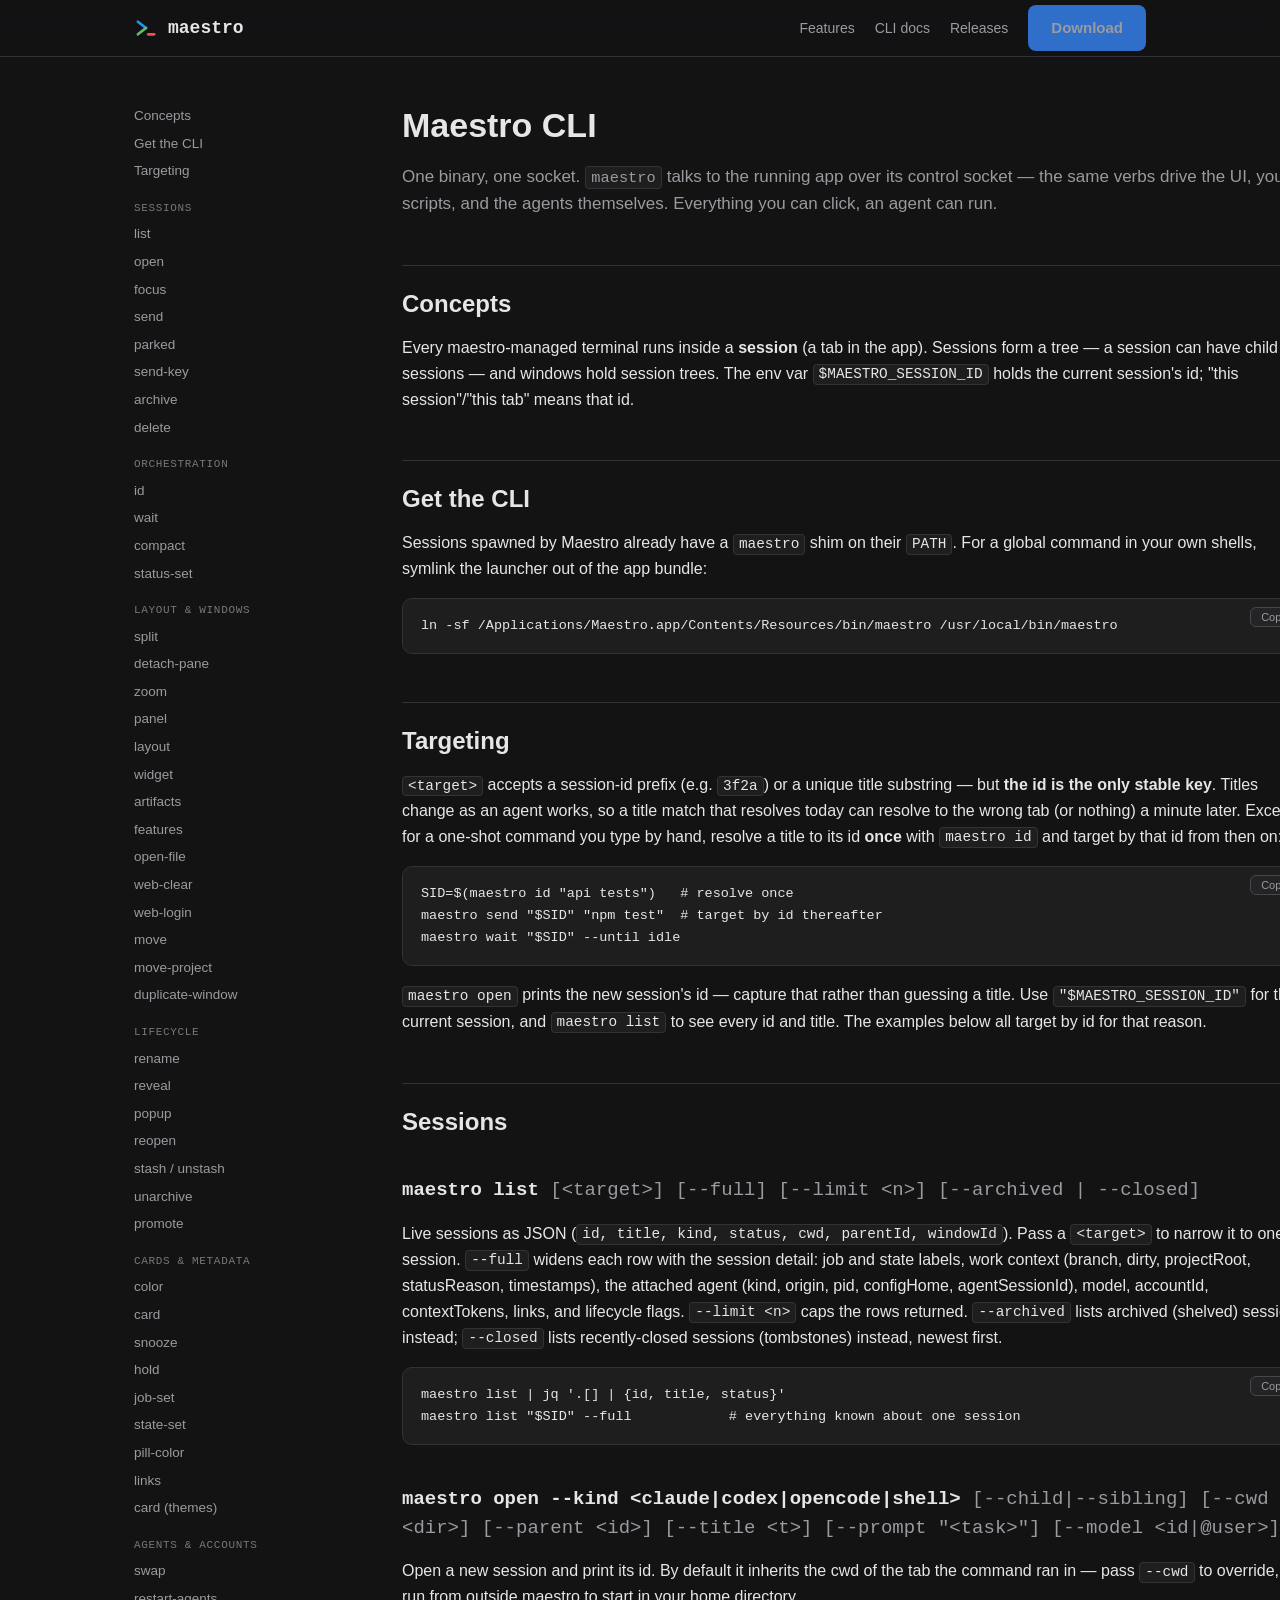
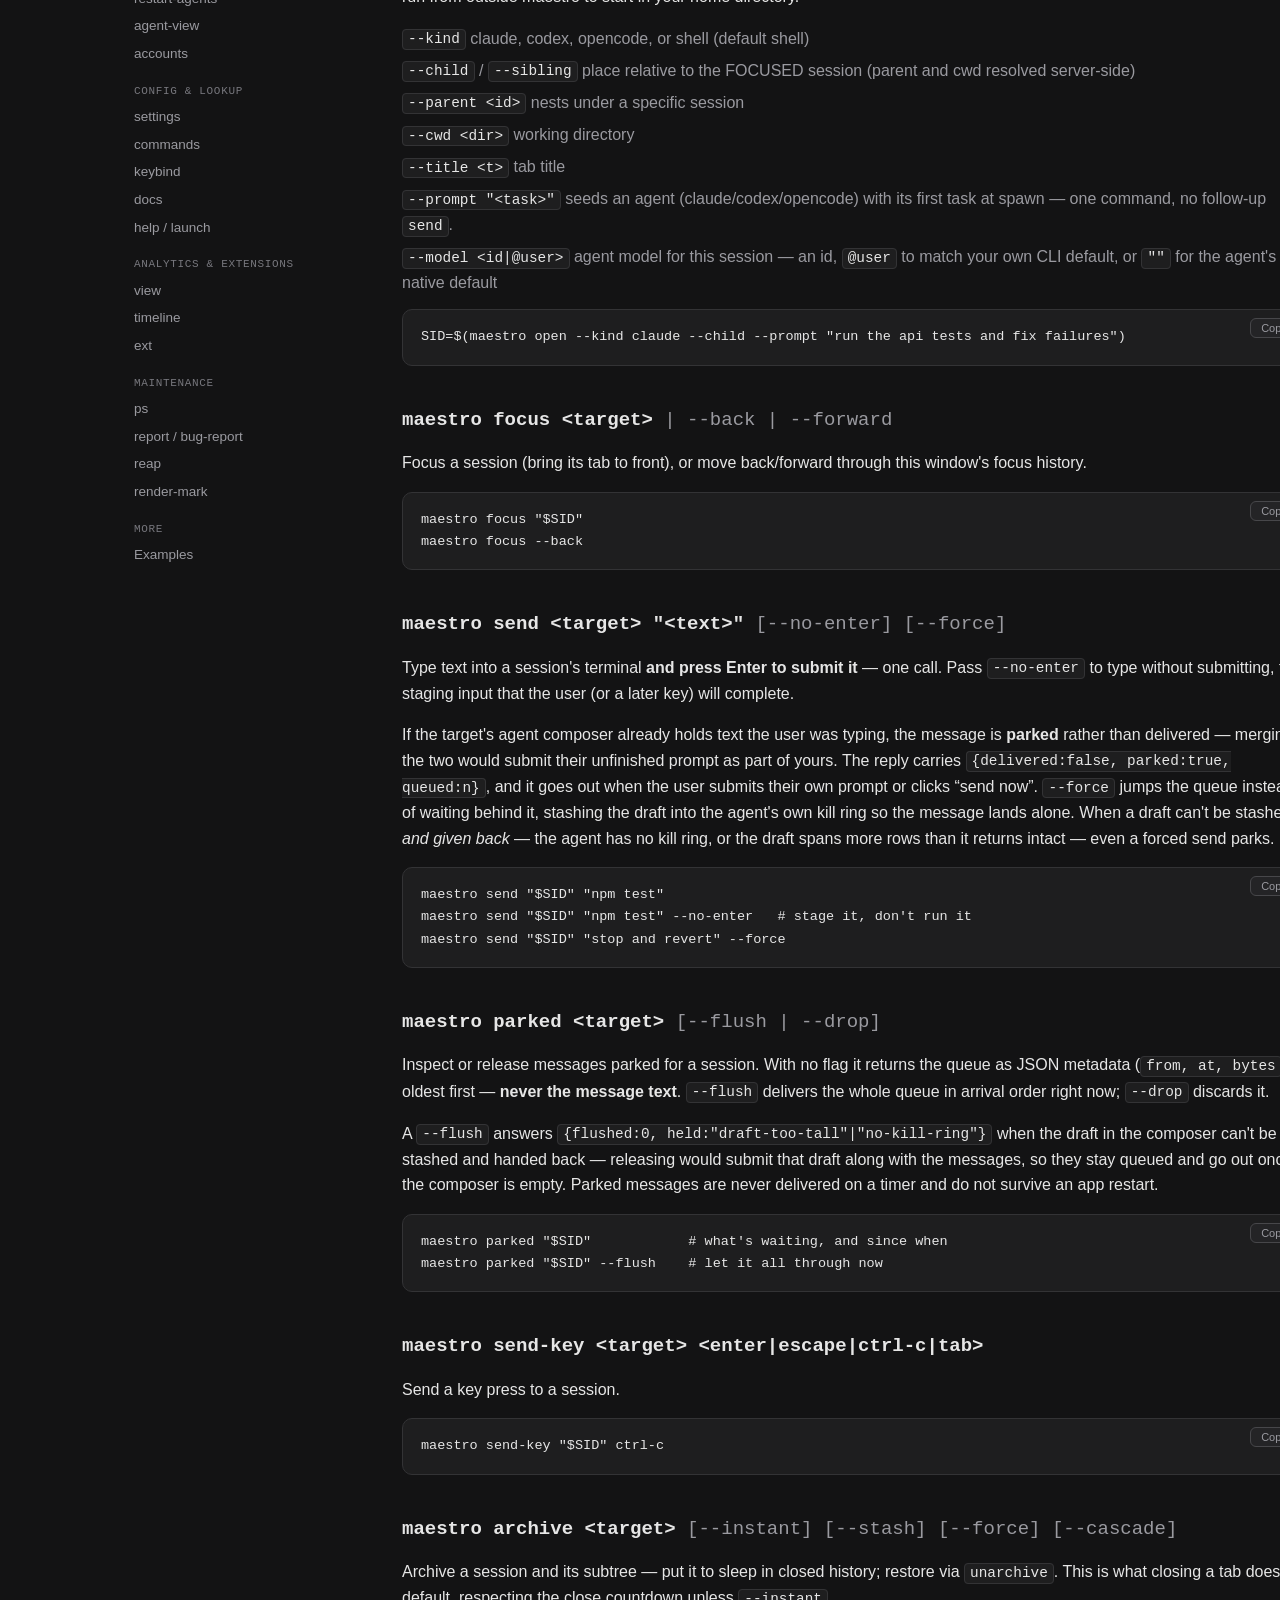
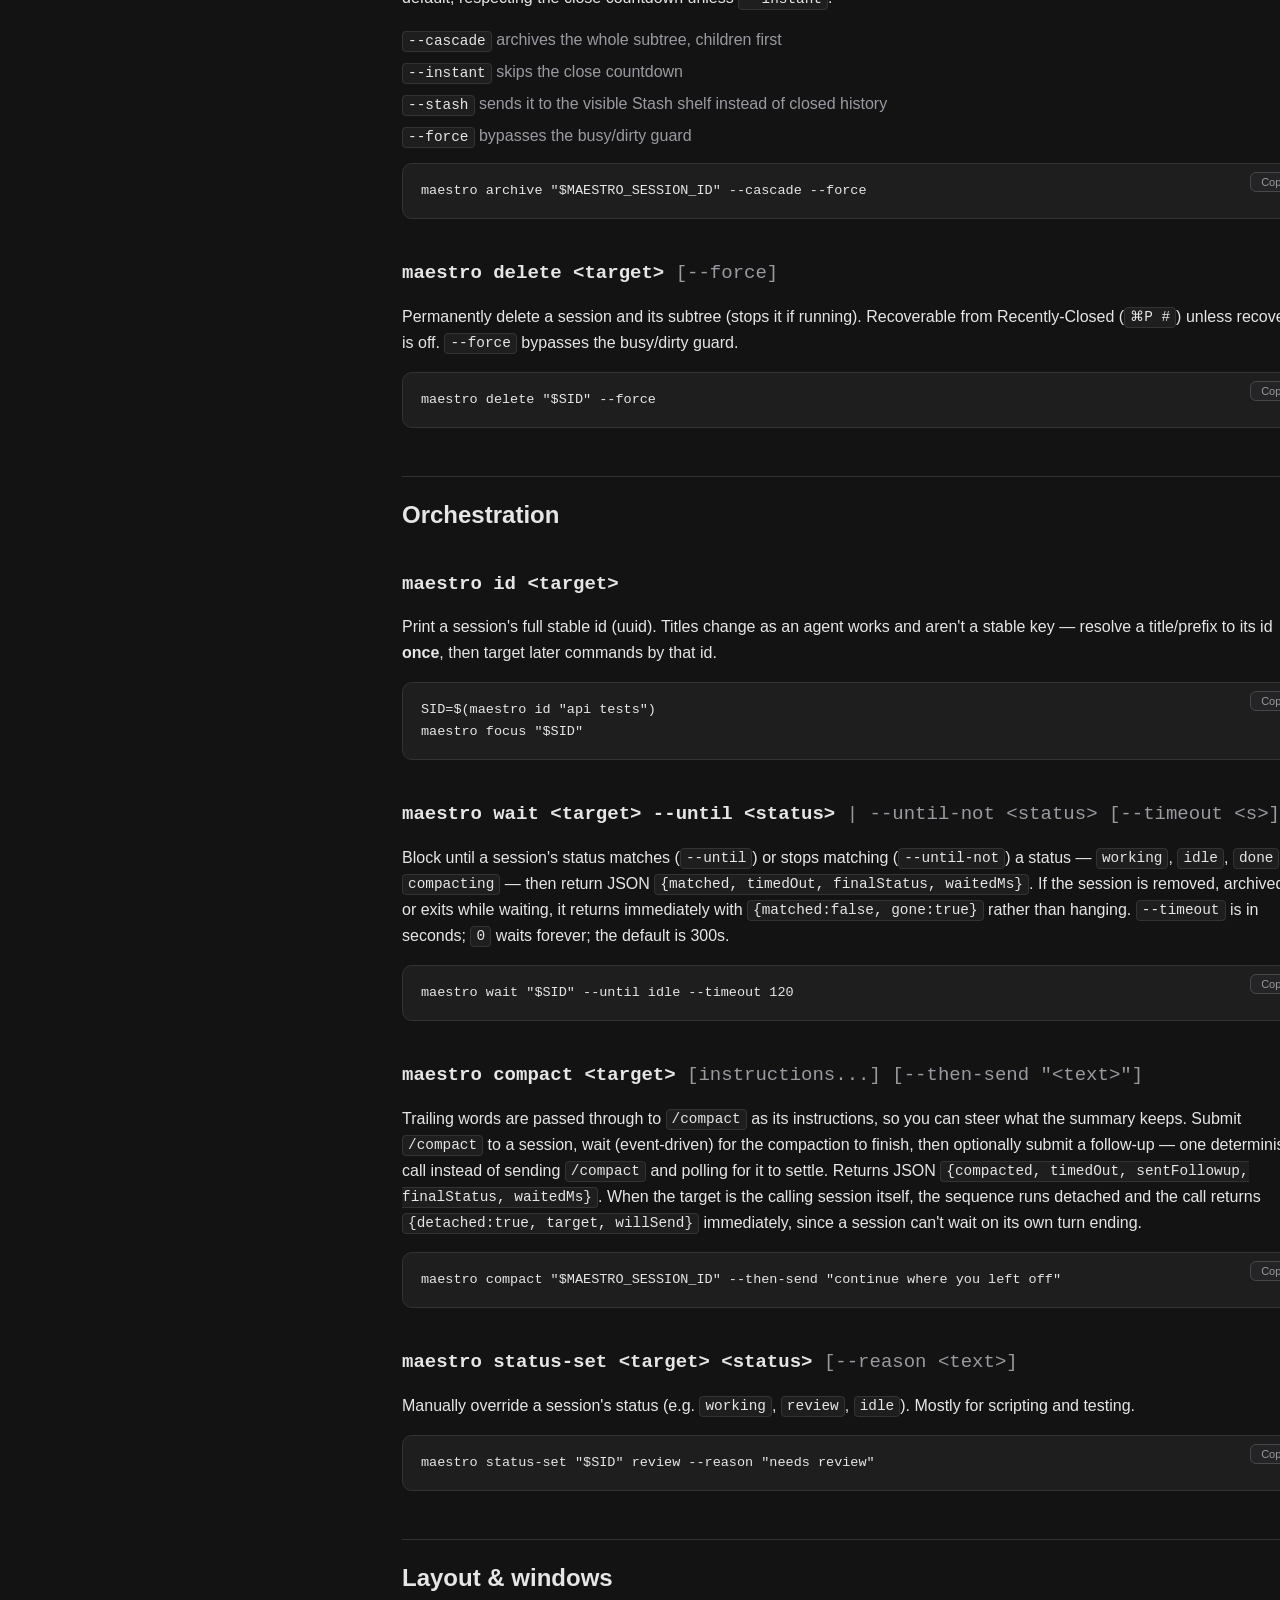
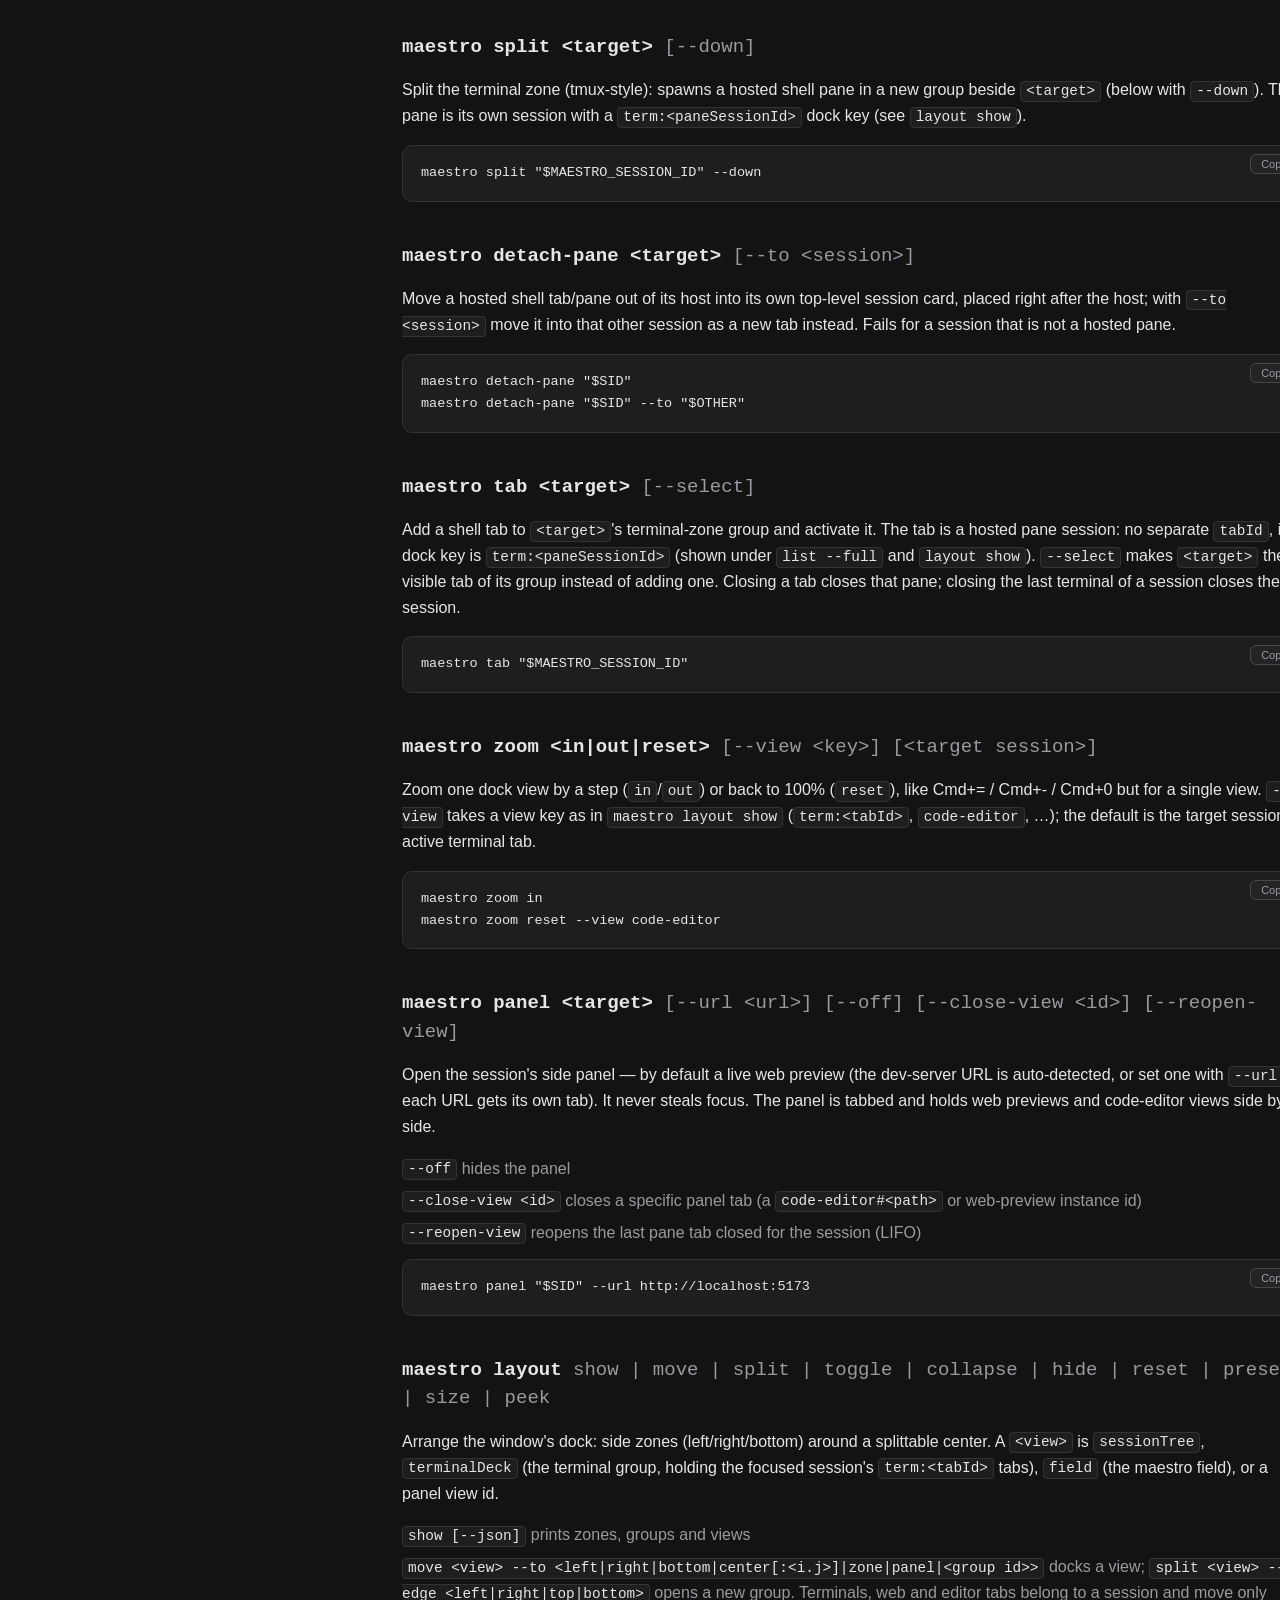
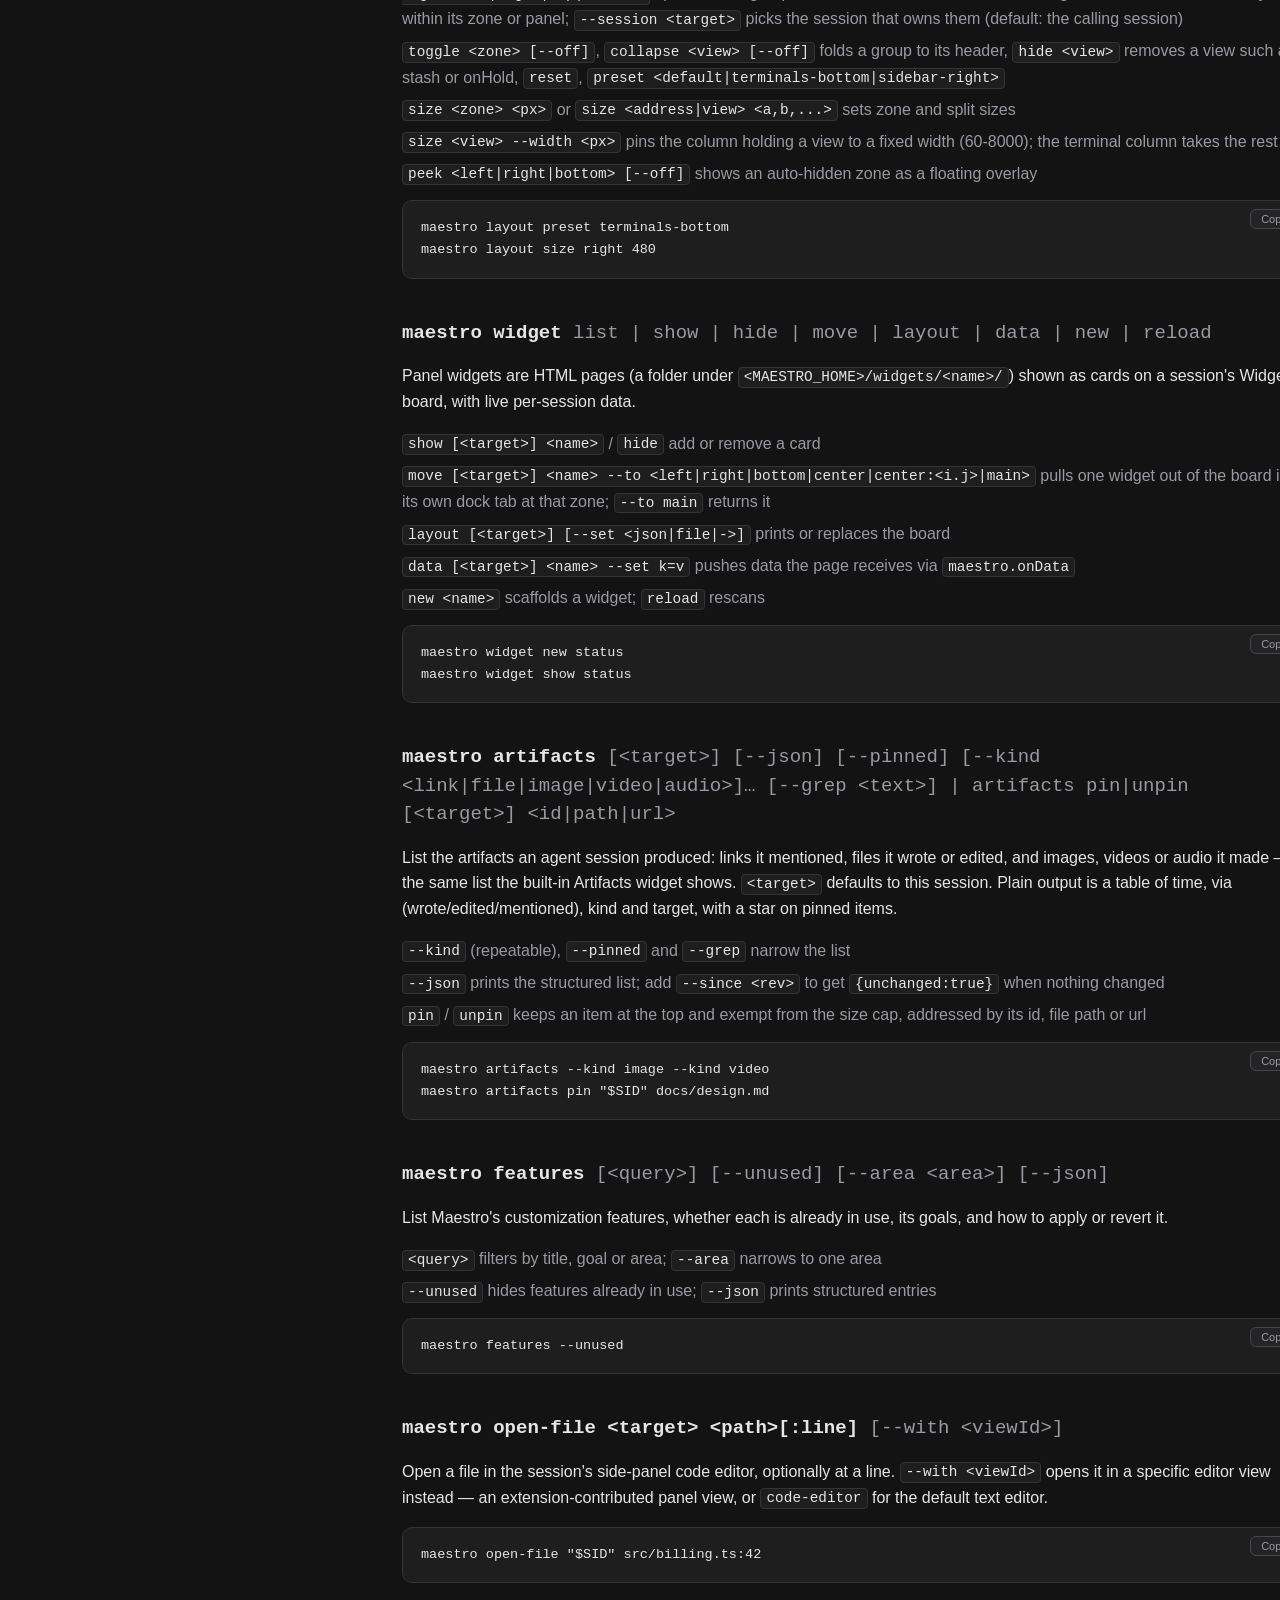
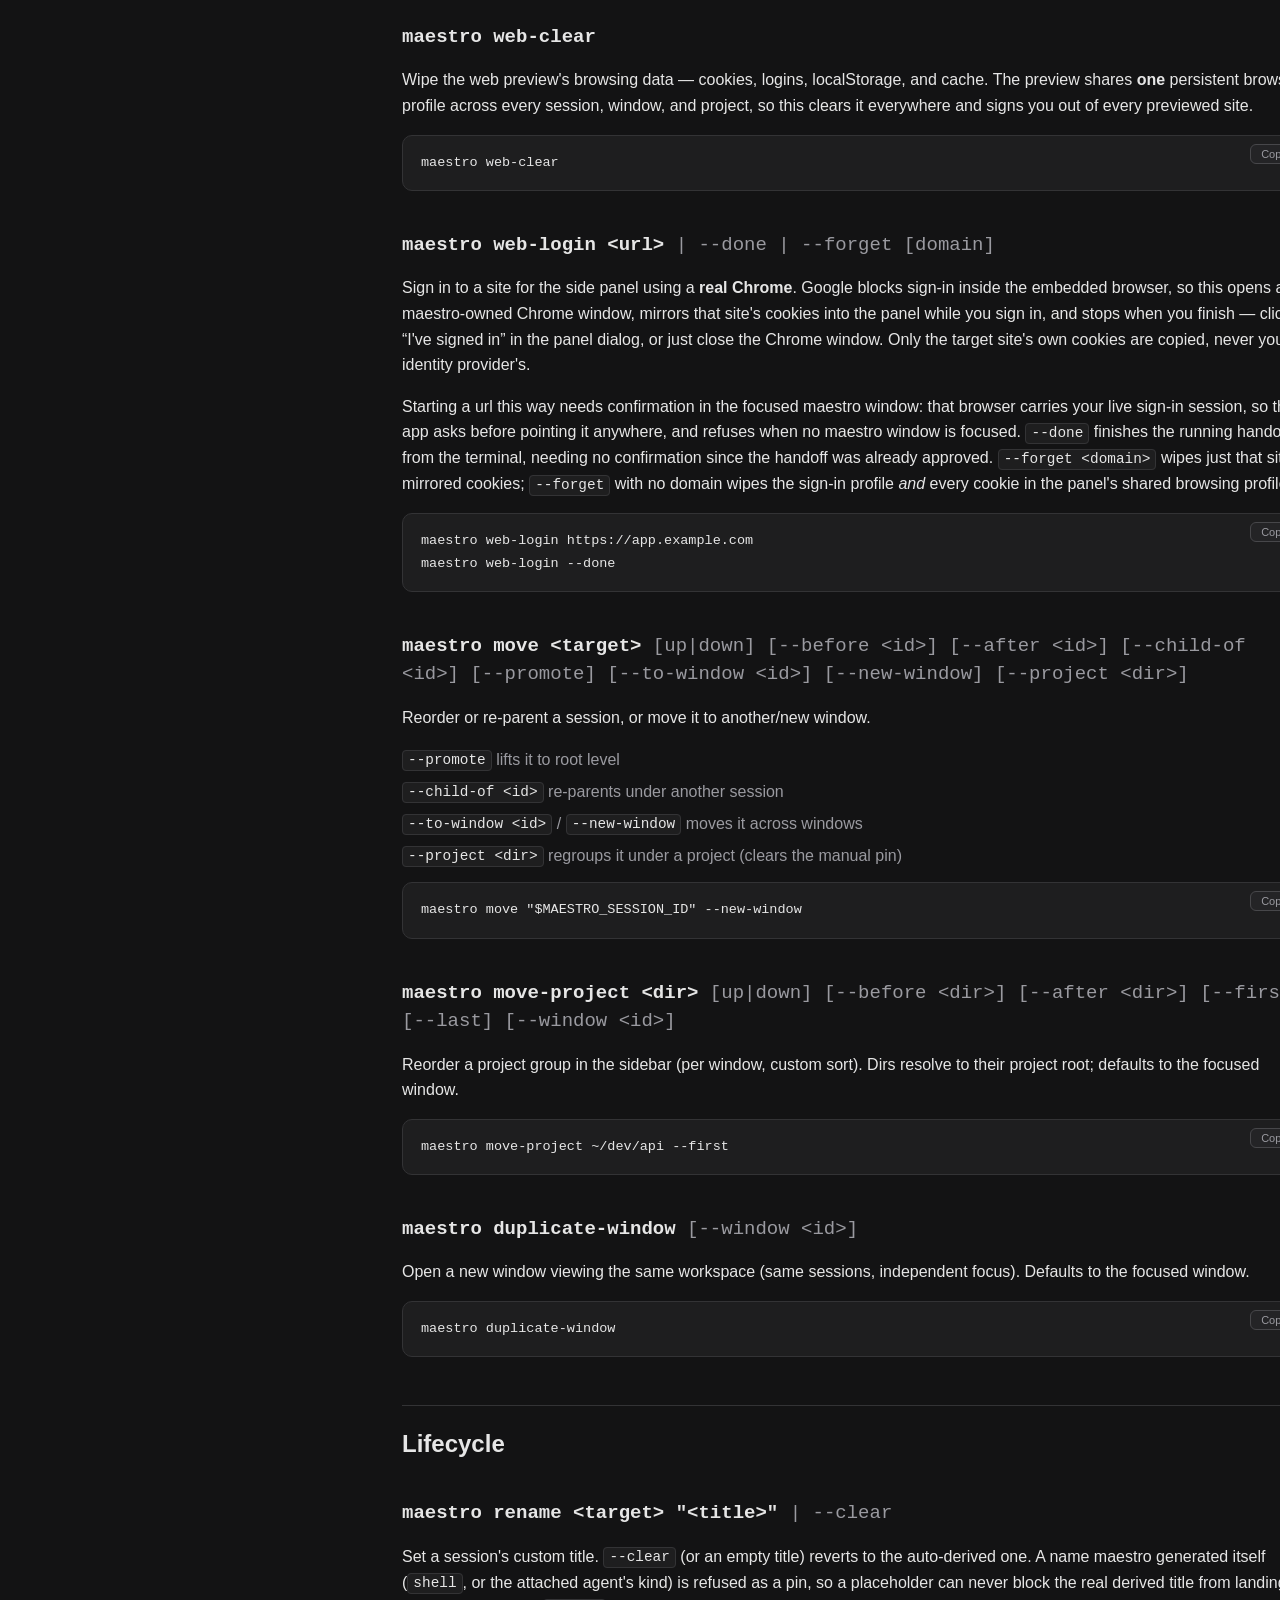
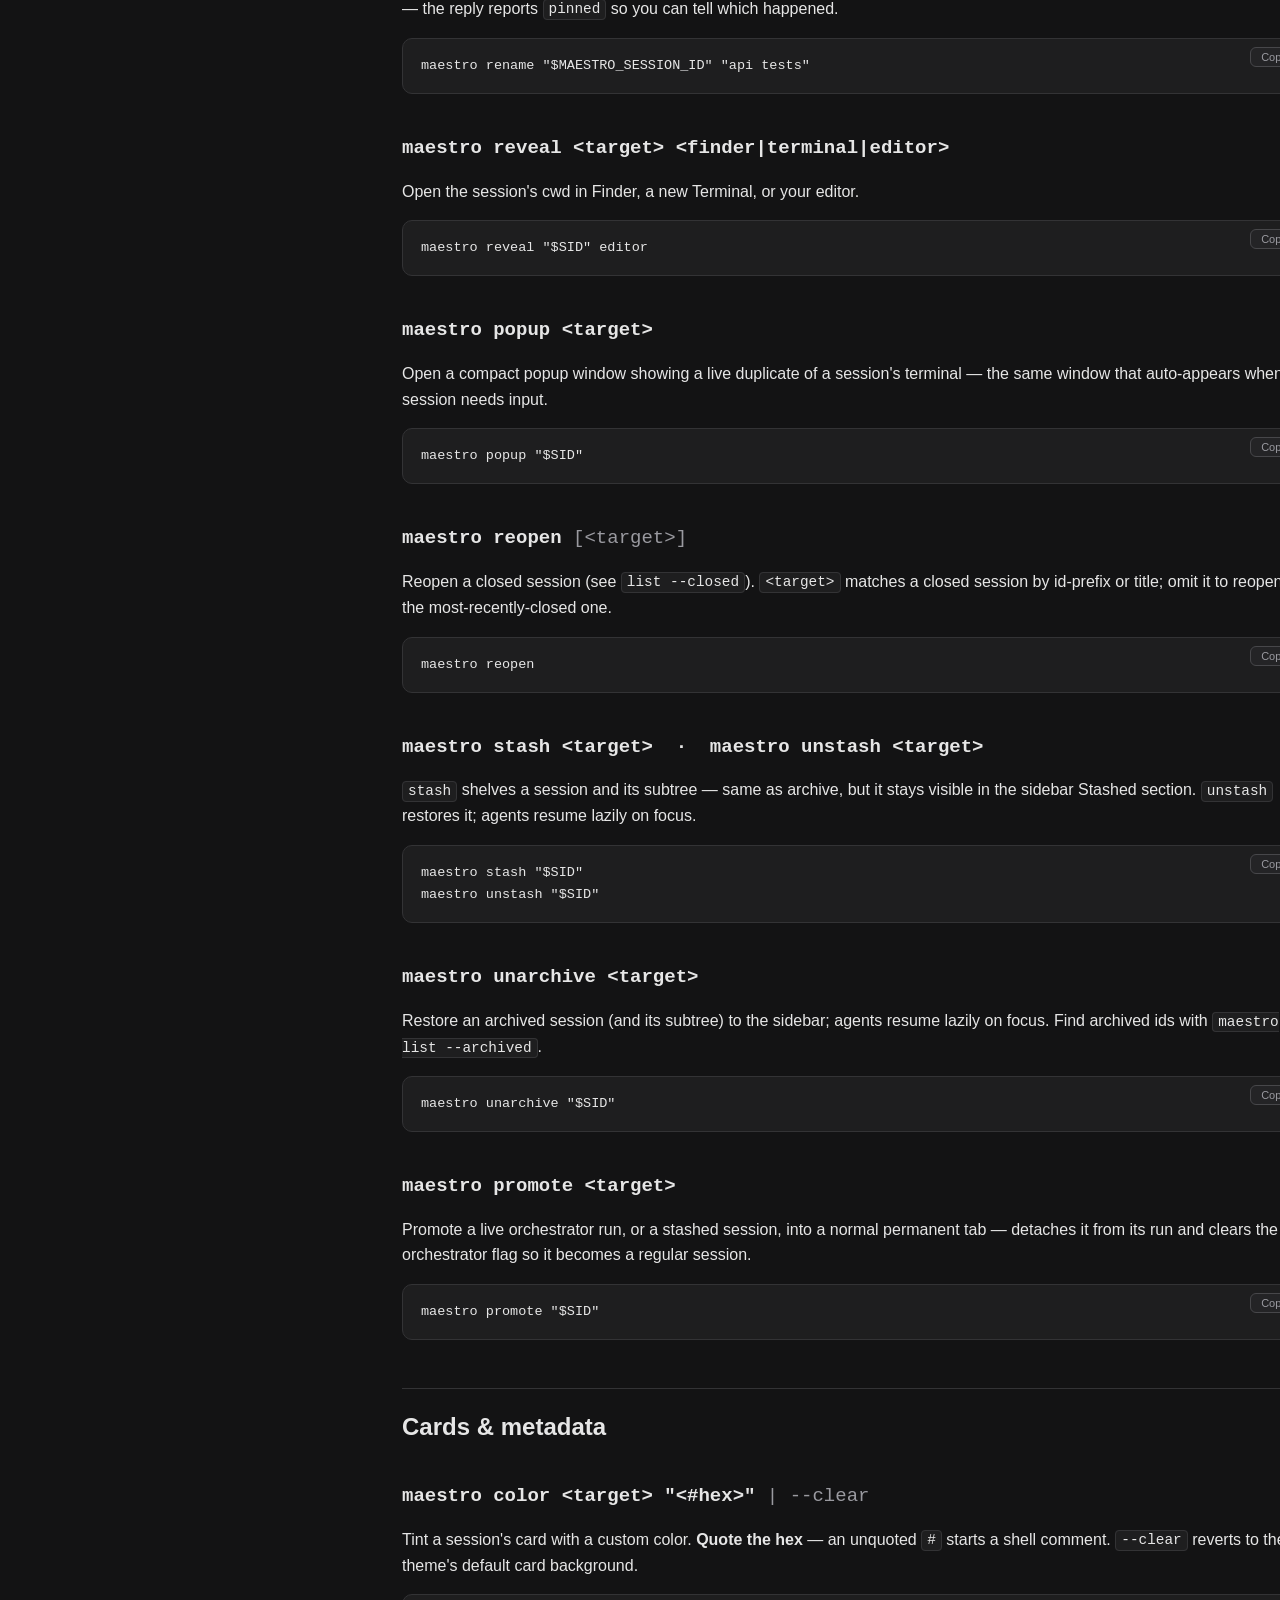
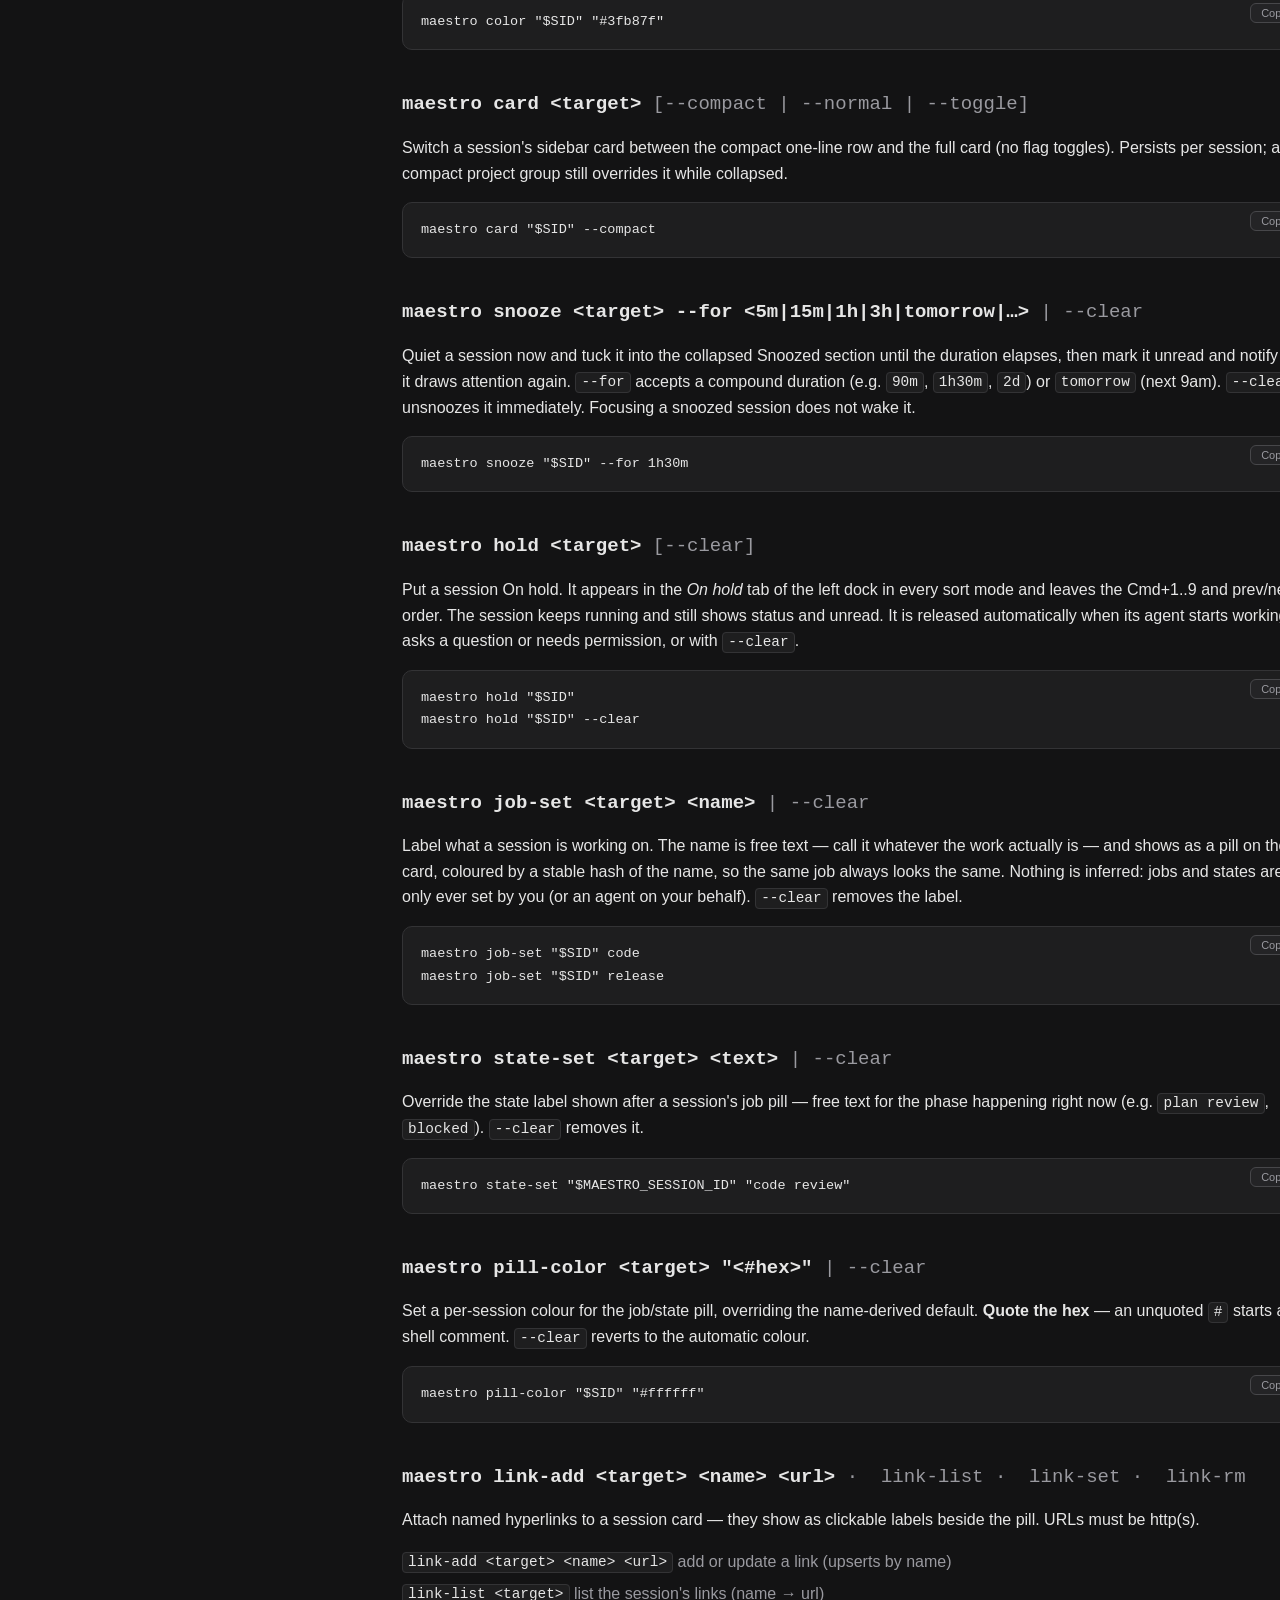
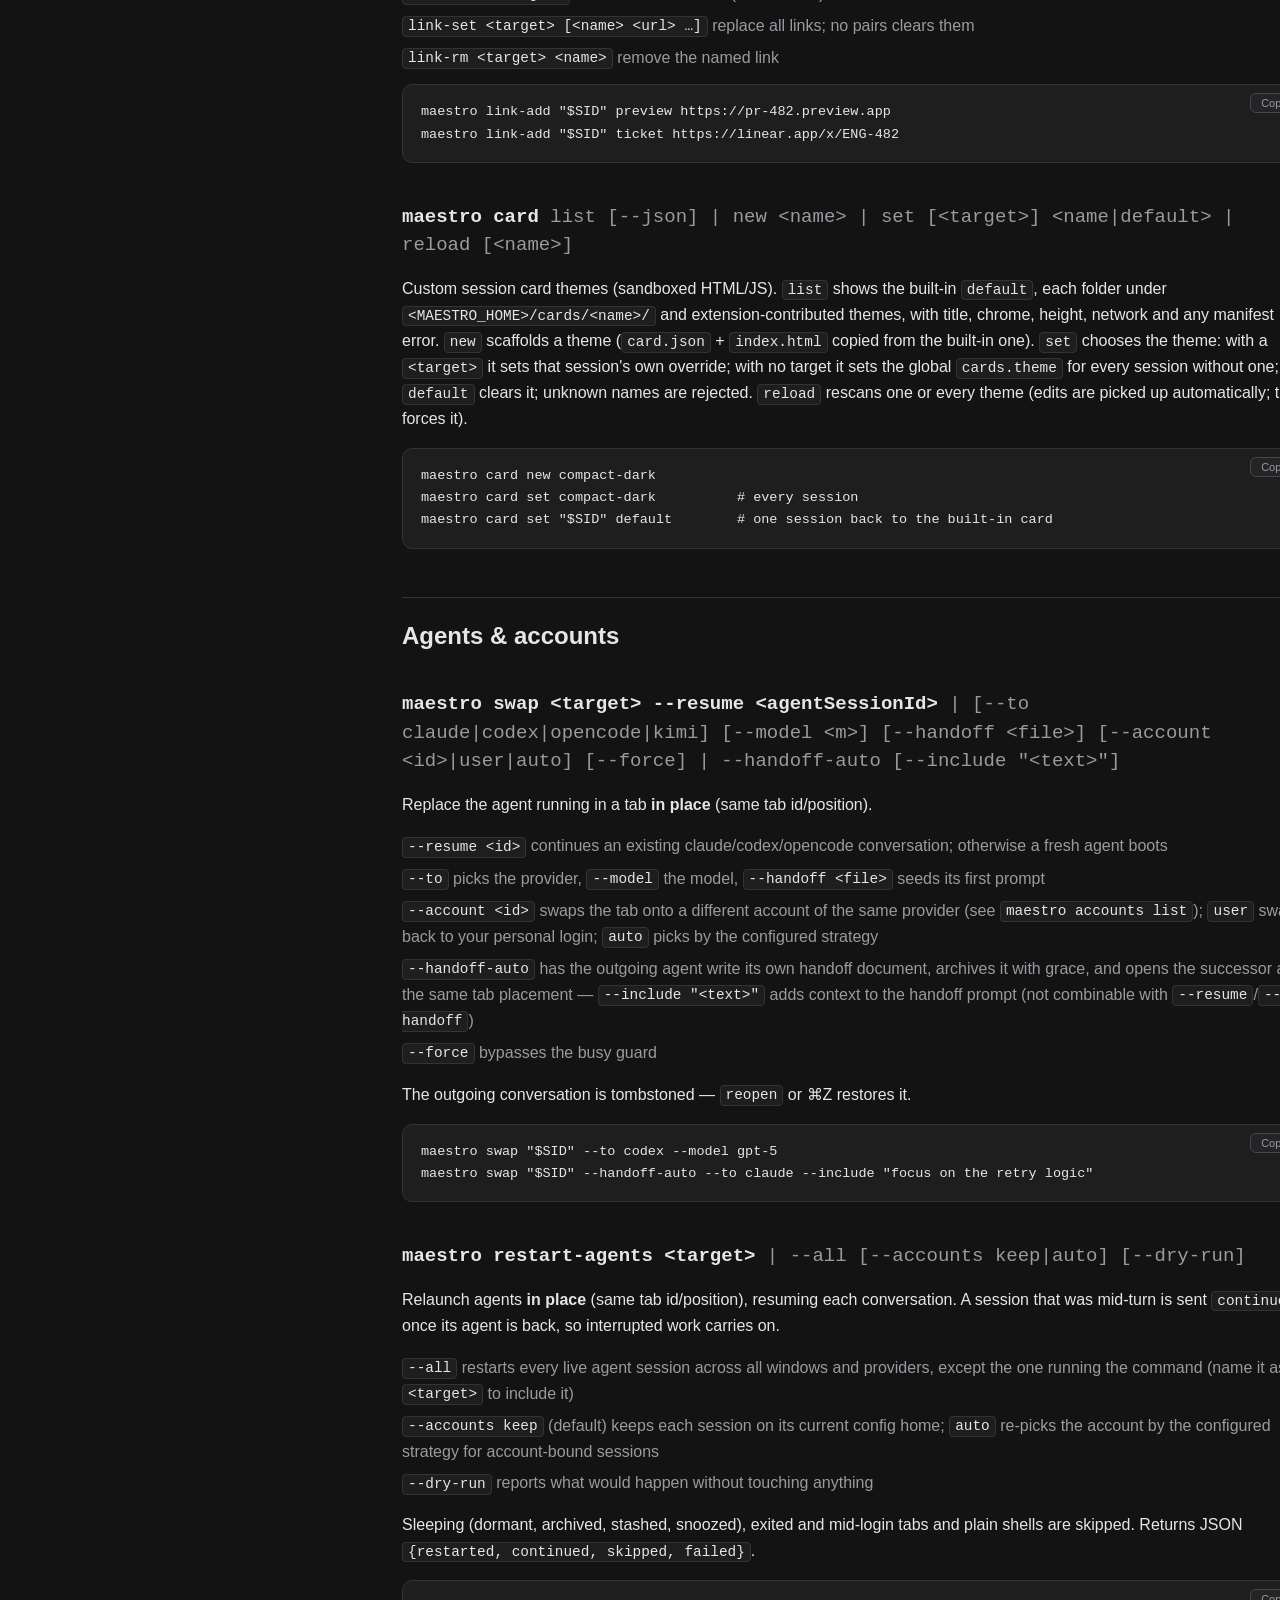
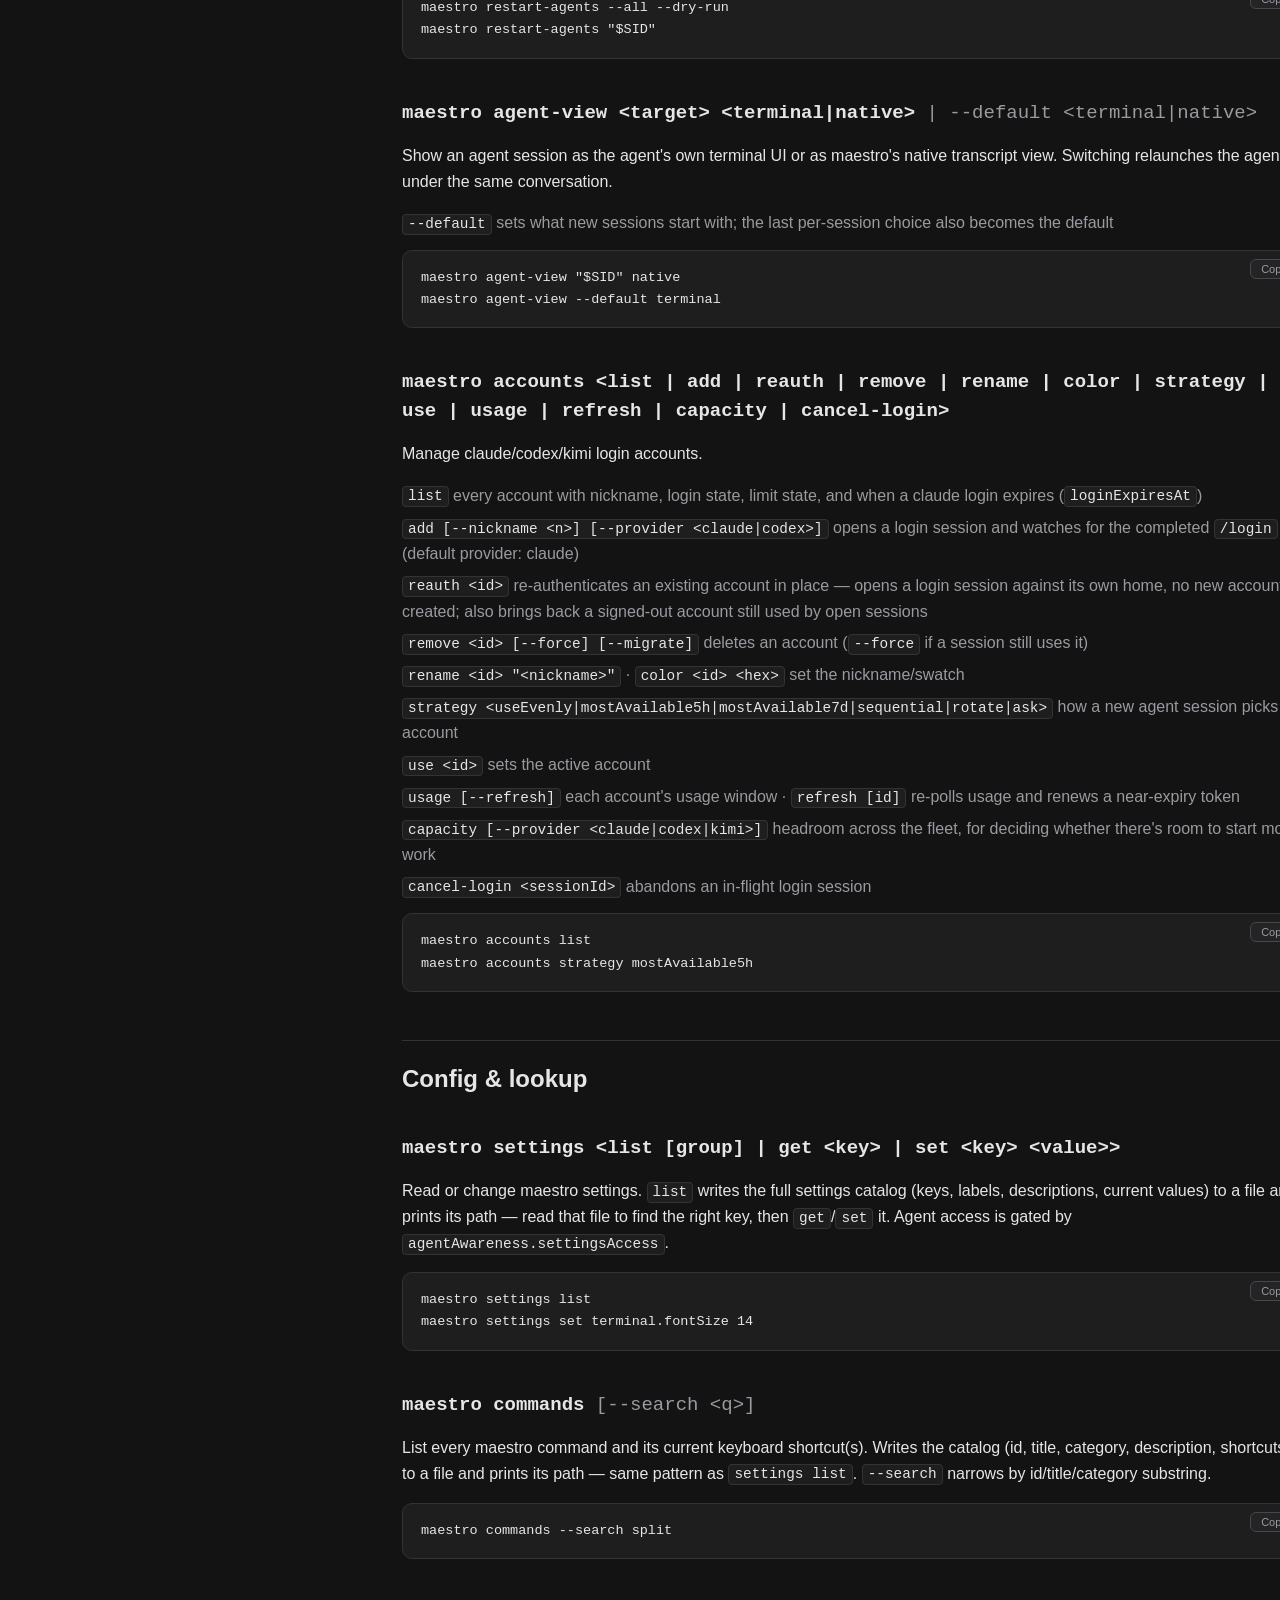
==== commit 171f51dd: "docs(site): v0.2.53 — close/reopen splits, zoom everywhere, What's New, CLI layout zone/panel target" ====
--- a/cli.html
+++ b/cli.html
@@ -221,7 +221,7 @@
 
         <div class="verb" id="verb-split">
           <h3>maestro split &lt;target&gt; <span class="opt">[--down]</span></h3>
-          <p>Split a tab into panes (tmux-style): spawns a shell pane beside <code>&lt;target&gt;</code> (below with <code>--down</code>).</p>
+          <p>Split the terminal zone (tmux-style): spawns a hosted shell pane in a new group beside <code>&lt;target&gt;</code> (below with <code>--down</code>). The pane is its own session with a <code>term:&lt;paneSessionId&gt;</code> dock key (see <code>layout show</code>).</p>
           <pre class="code-block"><code>maestro split "$MAESTRO_SESSION_ID" --down</code></pre>
         </div>
 
@@ -234,7 +234,7 @@
 
         <div class="verb" id="verb-tab">
           <h3>maestro tab &lt;target&gt; <span class="opt">[--select]</span></h3>
-          <p>Add a shell tab (with its own split layout, remembered per session) to <code>&lt;target&gt;</code>'s terminal group and activate it. <code>--select</code> activates the tab containing <code>&lt;target&gt;</code>. Each tab has a <code>tabId</code> and a <code>term:&lt;tabId&gt;</code> dock key, shown under <code>list --full</code> and <code>layout show</code>. Closing the last pane of a tab closes the tab; closing a session's last tab closes the session.</p>
+          <p>Add a shell tab to <code>&lt;target&gt;</code>'s terminal-zone group and activate it. The tab is a hosted pane session: no separate <code>tabId</code>, its dock key is <code>term:&lt;paneSessionId&gt;</code> (shown under <code>list --full</code> and <code>layout show</code>). <code>--select</code> makes <code>&lt;target&gt;</code> the visible tab of its group instead of adding one. Closing a tab closes that pane; closing the last terminal of a session closes the session.</p>
           <pre class="code-block"><code>maestro tab "$MAESTRO_SESSION_ID"</code></pre>
         </div>
 
@@ -261,7 +261,7 @@
           <p>Arrange the window's dock: side zones (left/right/bottom) around a splittable center. A <code>&lt;view&gt;</code> is <code>sessionTree</code>, <code>terminalDeck</code> (the terminal group, holding the focused session's <code>term:&lt;tabId&gt;</code> tabs), <code>field</code> (the maestro field), or a panel view id.</p>
           <ul class="flags">
             <li><code>show [--json]</code> prints zones, groups and views</li>
-            <li><code>move &lt;view&gt; --to &lt;left|right|bottom|center[:&lt;i.j&gt;]&gt;</code> docks a view; <code>split &lt;view&gt; --edge &lt;left|right|top|bottom&gt;</code> opens a new group</li>
+            <li><code>move &lt;view&gt; --to &lt;left|right|bottom|center[:&lt;i.j&gt;]|zone|panel|&lt;group id&gt;&gt;</code> docks a view; <code>split &lt;view&gt; --edge &lt;left|right|top|bottom&gt;</code> opens a new group. Terminals, web and editor tabs belong to a session and move only within its zone or panel; <code>--session &lt;target&gt;</code> picks the session that owns them (default: the calling session)</li>
             <li><code>toggle &lt;zone&gt; [--off]</code>, <code>collapse &lt;view&gt; [--off]</code> folds a group to its header, <code>hide &lt;view&gt;</code> removes a view such as stash or onHold, <code>reset</code>, <code>preset &lt;default|terminals-bottom|sidebar-right&gt;</code></li>
             <li><code>size &lt;zone&gt; &lt;px&gt;</code> or <code>size &lt;address|view&gt; &lt;a,b,...&gt;</code> sets zone and split sizes</li>
             <li><code>size &lt;view&gt; --width &lt;px&gt;</code> pins the column holding a view to a fixed width (60-8000); the terminal column takes the rest</li>
